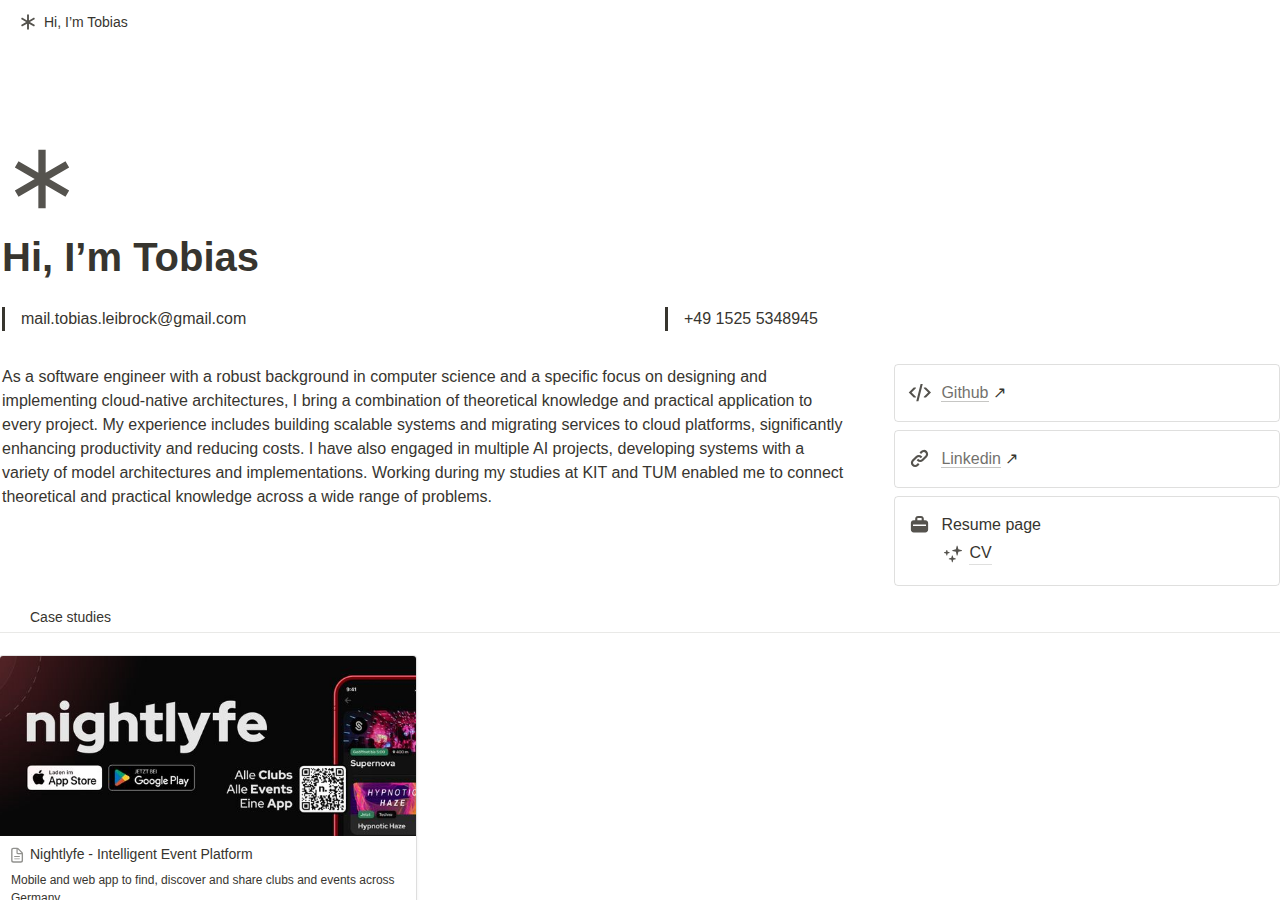
==== index.html @ b01b09d7 "publish: fix pipeline issues" ====
<html class="notion-html" lang="en" style="--full-viewport-height: 493px;"><head lang="en"><meta charset="utf-8"/><meta content="width=device-width,height=device-height,initial-scale=1,maximum-scale=1,user-scalable=no,viewport-fit=cover" name="viewport"/><title>Hi, I’m Tobias</title><noscript><meta content="0;url=https://www.notion.so/disabled-javascript.html" http-equiv="refresh"/></noscript><meta content="en_US" property="og:locale"/><link href="[data-uri]" rel="shortcut icon" type="image/x-icon"/><link href="/images/logo-ios.png" rel="apple-touch-icon"/><meta content="yes" name="apple-mobile-web-app-capable"/><meta content="telephone=no" name="format-detection"/><meta content="no" name="msapplication-tap-highlight"/><link href="assets/906c0cfd9fb05e64feb94e21e7caa3b95e559b39.css" media="print" rel="stylesheet"/><link href="assets/injection.css" rel="stylesheet"/><link href="assets/8acb0cca0d6461a19049f2eff7e3640e558d4a0f.css" rel="stylesheet"/></head><body class="notion-body"><style>body{background:#fff}body.dark{background:#191919}@keyframes startup-shimmer-animation{0%{transform:translateX(-100%) translateZ(0)}100%{transform:translateX(100%) translateZ(0)}}@keyframes startup-shimmer-fade-in{0%{opacity:0}100%{opacity:1}}@keyframes startup-spinner-rotate{0%{transform:rotate(0) translateZ(0)}100%{transform:rotate(360deg) translateZ(0)}}#initial-loading-spinner{position:fixed;height:100vh;width:100vw;z-index:-1;display:none;align-items:center;justify-content:center;opacity:.5}#initial-loading-spinner svg{height:24px;width:24px;animation:startup-spinner-rotate 1s linear infinite;transform-origin:center center;pointer-events:none}#skeleton{background:#fff;position:fixed;height:100vh;width:100vw;z-index:-1;display:none;overflow:hidden}#initial-loading-spinner.show,#skeleton.show{display:flex}body.dark #skeleton{background:#191919}.notion-front-page #skeleton,.notion-mobile #skeleton{display:none}#skeleton-sidebar{background-color:#fbfbfa;box-shadow:inset -1px 0 0 0 rgba(0,0,0,.025);display:flex;width:240px;flex-direction:column;padding:12px 14px;overflow:hidden}body.dark #skeleton-sidebar{background-color:#202020;box-shadow:inset -1px 0 0 0 rgba(255,255,255,.05)}#skeleton.isElectron #skeleton-sidebar{padding-top:46px}#skeleton .row{display:flex;margin-bottom:8px;align-items:center}#skeleton .row.fadein{animation:1s ease-in 0s 1 normal both running startup-shimmer-fade-in}#skeleton .chevron{width:12px;height:12px;display:block;margin-right:4px;fill:rgba(227,226,224,.5)}body.dark #skeleton .chevron{fill:#2f2f2f}.startup-shimmer{background:rgba(227,226,224,.5);overflow:hidden;position:relative}body.dark .startup-shimmer{background:#2f2f2f}.startup-shimmer::before{content:"";position:absolute;height:100%;width:100%;z-index:1;animation:1s linear infinite startup-shimmer-animation;background:linear-gradient(90deg,rgba(0,0,0,0) 0,rgba(0,0,0,.03) 50%,rgba(0,0,0,0) 100%)}body.dark .startup-shimmer::before{background:linear-gradient(90deg,transparent 0,rgba(86,86,86,.1) 50%,transparent 100%)}#skeleton .icon{width:20px;height:20px;border-radius:4px}#skeleton .text{height:10px;border-radius:10px}#skeleton .draggable{-webkit-app-region:drag;position:absolute;top:0;left:0;width:100%;height:36px;display:none}#skeleton.isElectron .draggable{display:block}</style><style id="scroll-properties">
			::-webkit-scrollbar {
				width: 10px;
				height: 10px;
			}
			::-webkit-scrollbar {
				background: transparent;
			}
			::-webkit-scrollbar-track {
				background: #EDECE9;
			}
			::-webkit-scrollbar-thumb {
				background:#D3D1CB;
			}
			::-webkit-scrollbar-thumb:hover {
				background:#AEACA6;
			}
		</style><div id="notion-app"><div class="notion-app-inner notion-light-theme" style='color: rgb(55, 53, 47); fill: currentcolor; line-height: 1.5; font-family: ui-sans-serif, -apple-system, BlinkMacSystemFont, "Segoe UI", Helvetica, "Apple Color Emoji", Arial, sans-serif, "Segoe UI Emoji", "Segoe UI Symbol"; -webkit-font-smoothing: auto; background-color: rgba(0, 0, 0, 0);'><div style="height: 100%;"><div class="notion-cursor-listener" style="width: 100vw; height: 100%; position: relative; display: flex; flex: 1 1 0%; background: white; cursor: text;"><style>
			
			
			.assistant-grouped-edit-chat-container .assistant-grouped-edit-insert {
				background: initial !important;
				border-bottom: initial !important;
				color: rgba(55, 53, 47, 1) !important;
			}

			.assistant-grouped-edit-chat-container .assistant-grouped-edit-remove {
				background: initial !important;
				border-bottom: initial !important;
				color: rgba(199, 198, 196, 1) !important;
			}
		
		</style><div class="" style="order: 3; display: flex; flex-direction: column; width: 100%; overflow: hidden;"><header style="background: white; max-width: 100vw; z-index: 100; user-select: none;"><div class="notion-topbar" style="width: 100%; max-width: 100vw; height: 44px; opacity: 1; transition: opacity 700ms ease 0s, color 700ms ease 0s; position: relative;"><div style="display: flex; justify-content: space-between; align-items: center; overflow: hidden; height: 44px; padding-left: 12px; padding-right: 10px;"><div class="notranslate shadow-cursor-breadcrumb" style="display: flex; align-items: center; line-height: 1.2; font-size: 14px; height: 100%; flex-grow: 0; margin-right: 8px; min-width: 0px;"><div role="button" style="user-select: none; transition: background 20ms ease-in 0s; cursor: pointer; display: inline-flex; align-items: center; flex-shrink: 1; white-space: nowrap; height: 24px; border-radius: 4px; font-size: 14px; line-height: 1.2; min-width: 0px; padding-left: 6px; padding-right: 6px; color: rgb(55, 53, 47);" tabindex="0"><div class="notion-record-icon notranslate" style="display: flex; align-items: center; justify-content: center; height: 20px; width: 20px; border-radius: 0.25em; flex-shrink: 0; margin-right: 6px;"><div><div style="width: 100%; height: 100%;"><img referrerpolicy="same-origin" src="assets/391df227c72373e501cd38c6191404ca78679975.svg" style="display: block; object-fit: cover; border-radius: 4px; width: 20px; height: 20px; transition: opacity 100ms ease-out 0s;"/></div></div></div><div class="notranslate" style="white-space: nowrap; overflow: hidden; text-overflow: ellipsis; max-width: 240px;">Hi, I’m Tobias</div></div></div><div style="flex-grow: 1; flex-shrink: 1;"></div><div role="button" style="user-select: none; transition: background 20ms ease-in 0s; cursor: pointer; display: inline-flex; align-items: center; flex-shrink: 0; white-space: nowrap; height: 28px; border-radius: 4px; font-size: 14px; line-height: 1.2; min-width: 0px; padding-left: 8px; padding-right: 8px; color: rgb(55, 53, 47);" tabindex="0"><svg class="search" role="graphics-symbol" style="width: 14px; height: 14px; display: block; fill: inherit; flex-shrink: 0;" viewBox="0 0 16 16"><path d="M.281 6.438c0-.875.164-1.696.492-2.461a6.484 6.484 0 011.375-2.032A6.237 6.237 0 016.64.078 6.2 6.2 0 019.11.57c.77.328 1.447.787 2.03 1.375a6.374 6.374 0 011.368 2.032c.333.765.5 1.586.5 2.46 0 .688-.107 1.342-.32 1.961a6.28 6.28 0 01-.868 1.696l3.563 3.578c.11.104.19.226.242.367.057.14.086.29.086.445 0 .22-.05.417-.149.594a1.122 1.122 0 01-1 .57c-.156 0-.307-.028-.453-.086a1.058 1.058 0 01-.382-.25l-3.586-3.585c-.5.333-1.047.596-1.641.789a6.089 6.089 0 01-1.86.28 6.237 6.237 0 01-2.468-.491 6.4 6.4 0 01-2.024-1.367A6.509 6.509 0 01.773 8.913a6.256 6.256 0 01-.492-2.476zm1.664 0c0 .65.12 1.26.36 1.828a4.775 4.775 0 001.015 1.5c.433.427.933.763 1.5 1.007a4.548 4.548 0 001.82.368c.652 0 1.261-.123 1.829-.368a4.747 4.747 0 002.508-2.507 4.567 4.567 0 00.367-1.829c0-.645-.123-1.252-.367-1.82a4.776 4.776 0 00-1.016-1.5A4.578 4.578 0 008.469 2.11a4.567 4.567 0 00-1.828-.367c-.646 0-1.253.123-1.82.367a4.667 4.667 0 00-1.5 1.008c-.433.432-.772.932-1.016 1.5a4.633 4.633 0 00-.36 1.82z"></path></svg></div><div role="button" style="user-select: none; transition: background 20ms ease-in 0s; cursor: pointer; display: inline-flex; align-items: center; flex-shrink: 0; white-space: nowrap; height: 28px; border-radius: 4px; font-size: 14px; line-height: 1.2; min-width: 0px; padding-left: 8px; padding-right: 8px; color: rgb(55, 53, 47);" tabindex="0"><svg class="duplicate" role="graphics-symbol" style="width: 15px; height: 15px; display: block; fill: inherit; flex-shrink: 0;" viewBox="0 0 16 16"><path d="M2.83887 12.1523H4.00098V13.1846C4.00098 14.6406 4.75977 15.3994 6.24316 15.3994H13.1611C14.6377 15.3994 15.4033 14.6406 15.4033 13.1846V6.21191C15.4033 4.75586 14.6377 3.99707 13.1611 3.99707H11.999V2.96484C11.999 1.50879 11.2334 0.75 9.75684 0.75H2.83887C1.3623 0.75 0.59668 1.50195 0.59668 2.96484V9.93066C0.59668 11.3936 1.3623 12.1523 2.83887 12.1523ZM2.9209 10.8125C2.28516 10.8125 1.93652 10.4844 1.93652 9.82129V3.08105C1.93652 2.41797 2.28516 2.08301 2.9209 2.08301H9.68164C10.3105 2.08301 10.666 2.41797 10.666 3.08105V3.99707H6.24316C4.75977 3.99707 4.00098 4.75586 4.00098 6.21191V10.8125H2.9209ZM6.31836 14.0596C5.68262 14.0596 5.34082 13.7314 5.34082 13.0684V6.32812C5.34082 5.66504 5.68262 5.33691 6.31836 5.33691H13.0791C13.708 5.33691 14.0635 5.66504 14.0635 6.32812V13.0684C14.0635 13.7314 13.708 14.0596 13.0791 14.0596H6.31836Z"></path></svg></div><div aria-label="More actions" role="button" style="user-select: none; transition: background 20ms ease-in 0s; cursor: pointer; display: flex; align-items: center; justify-content: center; width: 32px; height: 28px; border-radius: 4px;" tabindex="0"><svg class="ellipsis" role="graphics-symbol" style="width: 18px; height: 18px; display: block; fill: inherit; flex-shrink: 0;" viewBox="0 0 16 16"><path d="M2.887 9.014c.273 0 .52-.064.738-.192.219-.132.394-.307.526-.526.133-.219.199-.46.199-.725 0-.405-.142-.747-.424-1.025a1.41 1.41 0 00-1.04-.417c-.264 0-.505.066-.724.198a1.412 1.412 0 00-.718 1.244c0 .265.064.506.192.725.132.219.307.394.526.526.219.128.46.192.725.192zm5.113 0a1.412 1.412 0 001.244-.718c.132-.219.198-.46.198-.725 0-.405-.14-.747-.423-1.025A1.386 1.386 0 008 6.129c-.264 0-.506.066-.725.198a1.412 1.412 0 00-.718 1.244c0 .265.064.506.192.725.132.219.308.394.526.526.22.128.46.192.725.192zm5.106 0c.265 0 .506-.064.725-.192.219-.132.394-.307.526-.526.133-.219.199-.46.199-.725 0-.405-.142-.747-.424-1.025a1.394 1.394 0 00-1.026-.417 1.474 1.474 0 00-1.265.718c-.127.218-.19.46-.19.724 0 .265.063.506.19.725.133.219.308.394.527.526.223.128.47.192.738.192z"></path></svg></div><div role="button" style="user-select: none; transition: background 20ms ease-in 0s; cursor: pointer; display: inline-flex; align-items: center; justify-content: center; white-space: nowrap; border-radius: 4px; height: 32px; padding: 0px 10px; font-size: 14px; line-height: 1.2; border: 1px solid rgba(55, 53, 47, 0.16); margin-left: 8px;" tabindex="0">Built with<svg class="notionLogo" role="graphics-symbol" style="width: 14px; height: 14px; display: block; fill: inherit; flex-shrink: 0; margin-left: 6px;" viewBox="0 0 120 126"><path d="M 20.6927 21.9315C 24.5836 25.0924 26.0432 24.8512 33.3492 24.3638L 102.228 20.2279C 103.689 20.2279 102.474 18.7705 101.987 18.5283L 90.5477 10.2586C 88.3558 8.55699 85.4356 6.60818 79.8387 7.09563L 13.1433 11.9602C 10.711 12.2014 10.2251 13.4175 11.1939 14.3924L 20.6927 21.9315ZM 24.8281 37.9835L 24.8281 110.456C 24.8281 114.351 26.7745 115.808 31.1553 115.567L 106.853 111.187C 111.236 110.946 111.724 108.267 111.724 105.103L 111.724 33.1169C 111.724 29.958 110.509 28.2544 107.826 28.4976L 28.721 33.1169C 25.8018 33.3622 24.8281 34.8225 24.8281 37.9835ZM 99.5567 41.8711C 100.042 44.0622 99.5567 46.2512 97.3618 46.4974L 93.7143 47.2241L 93.7143 100.728C 90.5477 102.43 87.6275 103.403 85.1942 103.403C 81.2983 103.403 80.3226 102.186 77.4044 98.54L 53.5471 61.087L 53.5471 97.3239L 61.0964 99.0275C 61.0964 99.0275 61.0964 103.403 55.0057 103.403L 38.2148 104.377C 37.727 103.403 38.2148 100.973 39.9179 100.486L 44.2996 99.2717L 44.2996 51.36L 38.2158 50.8725C 37.728 48.6815 38.9431 45.5225 42.3532 45.2773L 60.3661 44.0631L 85.1942 82.0036L 85.1942 48.4402L 78.864 47.7136C 78.3781 45.0351 80.3226 43.0902 82.7569 42.849L 99.5567 41.8711ZM 7.5434 5.39404L 76.9175 0.285276C 85.4366 -0.445402 87.6285 0.0440428 92.983 3.93368L 115.128 19.4982C 118.782 22.1747 120 22.9034 120 25.8211L 120 111.187C 120 116.537 118.051 119.701 111.237 120.185L 30.6734 125.05C 25.5584 125.294 23.124 124.565 20.4453 121.158L 4.13735 99.9994C 1.21516 96.1048 0 93.191 0 89.7819L 0 13.903C 0 9.5279 1.94945 5.8785 7.5434 5.39404Z"></path></svg></div></div></div><div style="width: calc(100% + 0px); user-select: none;"></div></header><main class="notion-frame" style="flex-grow: 0; flex-shrink: 1; display: flex; flex-direction: column; background: white; z-index: 1; height: calc(-44px + 100vh); max-height: 100%; position: relative; width: 780px;"><div style="display: contents;"><div class="notion-scroller vertical" style="z-index: 1; display: flex; flex-direction: column; flex-grow: 1; position: relative; align-items: center; margin-right: 0px; margin-bottom: 0px; overflow: hidden auto;"><div style="position: absolute; top: 0px; left: 0px;"><div class="notion-selectable-hover-menu-item"></div></div><div class="whenContentEditable" data-content-editable-root="true" style="caret-color: rgb(55, 53, 47); width: 100%; display: flex; flex-direction: column; position: relative; align-items: center; flex-grow: 1; --whenContentEditable--WebkitUserModify: read-write-plaintext-only;"><span data-content-editable-root-tiny-selection-trap="true" style="height: 1px; width: 1px; caret-color: transparent; margin-top: -1px;"></span><div class="layout" style="padding-bottom: 30vh;"><div class="layout-full"><div class="pseudoSelection" contenteditable="false" data-content-editable-void="true" style="user-select: none; --pseudoSelection--background: transparent; width: 100%; display: flex; flex-direction: column; align-items: center; flex-shrink: 0; flex-grow: 0; z-index: 2;"></div></div><div class="layout-content"><div style="width: 100%; display: flex; flex-direction: column; align-items: center; flex-shrink: 0; flex-grow: 0;"><div style="max-width: 100%; padding-left: calc(0px + env(safe-area-inset-left)); width: 100%;"><div class="pseudoSelection" contenteditable="false" data-content-editable-void="true" style="user-select: none; --pseudoSelection--background: transparent; pointer-events: none;"><div class="notion-record-icon notranslate" style="display: flex; align-items: center; justify-content: center; height: 78px; width: 78px; border-radius: 0.25em; flex-shrink: 0; position: relative; z-index: 1; margin-left: 3px; margin-bottom: 0px; margin-top: 96px; pointer-events: auto;"><div><div style="width: 100%; height: 100%;"><img alt="Page icon" referrerpolicy="same-origin" src="assets/391df227c72373e501cd38c6191404ca78679975.svg" style="display: block; object-fit: cover; border-radius: 4px; width: 78px; height: 78px; transition: opacity 100ms ease-out 0s;"/></div></div></div><div class="notion-page-controls" style='display: flex; justify-content: flex-start; flex-wrap: wrap; margin-top: 8px; margin-bottom: 4px; margin-left: -1px; color: rgba(55, 53, 47, 0.5); font-family: ui-sans-serif, -apple-system, BlinkMacSystemFont, "Segoe UI", Helvetica, "Apple Color Emoji", Arial, sans-serif, "Segoe UI Emoji", "Segoe UI Symbol"; pointer-events: auto;'></div></div><div style="padding-right: calc(0px + env(safe-area-inset-right));"><div><div class="notion-selectable notion-page-block" data-block-id="acc54789-07ef-47cf-8473-83e2d1471121" style='color: rgb(55, 53, 47); font-weight: 700; line-height: 1.2; font-size: 40px; font-family: ui-sans-serif, -apple-system, BlinkMacSystemFont, "Segoe UI", Helvetica, "Apple Color Emoji", Arial, sans-serif, "Segoe UI Emoji", "Segoe UI Symbol"; cursor: text; display: flex; align-items: center;'><h1 contenteditable="false" data-content-editable-leaf="true" placeholder="Untitled" spellcheck="true" style="max-width: 100%; width: 100%; white-space: pre-wrap; word-break: break-word; caret-color: rgb(55, 53, 47); padding-top: 3px; padding-left: 2px; padding-right: 2px; font-size: 1em; font-weight: inherit; margin: 0px;">Hi, I’m Tobias</h1></div><div style="margin-left: 4px;"></div></div></div></div></div></div><div class="layout-content" style="min-height: 170px; padding-top: 5px;"><div class="notion-page-content" style="flex-shrink: 0; flex-grow: 1; max-width: 100%; display: flex; align-items: flex-start; flex-direction: column; font-size: 16px; line-height: 1.5; width: 100%; z-index: 4; padding-bottom: 0px; padding-left: 0px; padding-right: 0px;"><div class="notion-selectable notion-column_list-block" data-block-id="7c98cdff-1518-42fe-954b-7b6763cad769" style="width: 100%; max-width: 578px; align-self: center; margin-top: 2px; margin-bottom: 1px;"><div style="display: flex;"><div style="padding-top: 12px; padding-bottom: 12px; flex-grow: 0; flex-shrink: 0; width: calc(50% - 23px);"><div class="notion-selectable notion-column-block" data-block-id="bfeb5990-9400-4d7e-a569-83adb8467891" style="display: flex; flex-direction: column;"><div class="notion-selectable notion-quote-block" data-block-id="5710ce05-c088-4ec1-98d5-2696942a03c8" style="width: 100%; max-width: 100%; margin-top: 4px; margin-bottom: 0px;"><blockquote style="margin: 0px; font-size: 1em; padding: 3px 2px; color: inherit; fill: inherit; display: flex;"><div style="border-left: 3px solid currentcolor; padding-left: 14px; padding-right: 14px; width: 100%;"><div contenteditable="false" data-content-editable-leaf="true" placeholder="Empty quote" spellcheck="true" style="max-width: 100%; width: 100%; white-space: pre-wrap; word-break: break-word; caret-color: rgb(55, 53, 47); padding-left: 2px; padding-right: 2px;">mail.tobias.leibrock@gmail.com</div></div><div></div></blockquote></div></div></div><div style="position: relative; width: 46px; flex-grow: 0; flex-shrink: 0; transition: opacity 200ms ease-out 0s; opacity: 0;"></div><div style="padding-top: 12px; padding-bottom: 12px; flex-grow: 0; flex-shrink: 0; width: calc(50% - 23px);"><div class="notion-selectable notion-column-block" data-block-id="adcc8645-cfb6-40c8-ab34-4b49156f3366" style="display: flex; flex-direction: column;"><div class="notion-selectable notion-quote-block" data-block-id="3f2b6388-5005-4d99-a5db-a1b4267ce637" style="width: 100%; max-width: 100%; margin-top: 4px; margin-bottom: 0px;"><blockquote style="margin: 0px; font-size: 1em; padding: 3px 2px; color: inherit; fill: inherit; display: flex;"><div style="border-left: 3px solid currentcolor; padding-left: 14px; padding-right: 14px; width: 100%;"><div contenteditable="false" data-content-editable-leaf="true" placeholder="Empty quote" spellcheck="true" style="max-width: 100%; width: 100%; white-space: pre-wrap; word-break: break-word; caret-color: rgb(55, 53, 47); padding-left: 2px; padding-right: 2px;">+49 1525 5348945</div></div><div></div></blockquote></div></div></div></div></div><div class="notion-selectable notion-column_list-block" data-block-id="fc00562d-2c99-44d1-8975-8678bf6f26f5" style="width: 100%; max-width: 578px; align-self: center; margin-top: 1px; margin-bottom: 1px;"><div style="display: flex;"><div style="padding-top: 12px; padding-bottom: 12px; flex-grow: 0; flex-shrink: 0; width: calc(68.75% - 31.625px);"><div class="notion-selectable notion-column-block" data-block-id="3cf8190f-e778-4b0c-8936-d307cacd5f80" style="display: flex; flex-direction: column;"><div class="notion-selectable notion-text-block" data-block-id="0b3f5770-2182-4849-9927-0a963347cfcb" style="width: 100%; max-width: 100%; margin-top: 2px; margin-bottom: 1px;"><div style="color: inherit; fill: inherit;"><div style="display: flex;"><div contenteditable="false" data-content-editable-leaf="true" placeholder=" " spellcheck="true" style="max-width: 100%; width: 100%; white-space: pre-wrap; word-break: break-word; caret-color: rgb(55, 53, 47); padding: 3px 2px;">As a software engineer with a robust background in computer science and a specific focus on designing and implementing cloud-native architectures, I bring a combination of theoretical knowledge and practical application to every project. My experience includes building scalable systems and migrating services to cloud platforms, significantly enhancing productivity and reducing costs. I have also engaged in multiple AI projects, developing systems with a variety of model architectures and implementations. Working during my studies at KIT and TUM enabled me to connect theoretical and practical knowledge across a wide range of problems.</div><div></div></div></div></div><div class="notion-selectable notion-text-block" data-block-id="df48fe97-08d0-4413-ae04-e5b62858daed" style="width: 100%; max-width: 100%; margin-top: 1px; margin-bottom: 0px;"><div style="color: inherit; fill: inherit;"><div style="display: flex;"><div contenteditable="false" data-content-editable-leaf="true" placeholder=" " spellcheck="true" style="max-width: 100%; width: 100%; white-space: pre-wrap; word-break: break-word; caret-color: rgb(55, 53, 47); padding: 3px 2px; min-height: 1em; color: rgb(55, 53, 47); -webkit-text-fill-color: rgba(55, 53, 47, 0.5);"></div><div></div></div></div></div></div></div><div style="position: relative; width: 46px; flex-grow: 0; flex-shrink: 0; transition: opacity 200ms ease-out 0s; opacity: 0;"></div><div style="padding-top: 12px; padding-bottom: 12px; flex-grow: 0; flex-shrink: 0; width: calc(31.25% - 14.375px);"><div class="notion-selectable notion-column-block" data-block-id="b7764fd8-315c-4412-881a-27d42b3fd68e" style="display: flex; flex-direction: column;"><div class="notion-selectable notion-callout-block" data-block-id="d48b8ed7-63ca-4e4a-9cd7-26dca10740bd" style="width: 100%; max-width: 100%; margin-top: 4px; margin-bottom: 4px;"><div role="note" style="display: flex;"><div style="display: flex; width: 100%; border-radius: 4px; border: 1px solid rgba(55, 53, 47, 0.16); background-color: transparent; padding: 16px 16px 16px 12px; color: rgb(55, 53, 47);"><div><div class="notion-record-icon notranslate" style="display: flex; align-items: center; justify-content: center; height: 24px; width: 24px; border-radius: 0.25em; flex-shrink: 0;"><div><div style="width: 100%; height: 100%;"><img alt="Callout icon" referrerpolicy="same-origin" src="assets/651d48b9cfa9c3baff6f3a2ff223175f7e1385f9.svg" style="display: block; object-fit: cover; border-radius: 4px; width: 23.04px; height: 23.04px; transition: opacity 100ms ease-out 0s;"/></div></div></div></div><div style="display: flex; flex-direction: column; min-width: 0px; margin-left: 8px; width: 100%;"><div contenteditable="false" data-content-editable-leaf="true" placeholder="Type something…" spellcheck="true" style="max-width: 100%; width: 100%; white-space: pre-wrap; word-break: break-word; caret-color: rgb(55, 53, 47); padding-left: 2px; padding-right: 2px;"><a class="notion-link-token notion-focusable-token notion-enable-hover" data-token-index="0" href="https://github.com/tobiasleibrock" rel="noopener noreferrer" style="cursor:pointer;color:inherit;word-wrap:break-word;text-decoration:inherit" tabindex="0"><span class="link-annotation-d48b8ed7-63ca-4e4a-9cd7-26dca10740bd--1381411659" style="border-bottom:0.05em solid;border-color:rgba(55,53,47,.4);opacity:0.7">Github</span></a> ↗︎</div></div></div><div></div></div></div><div class="notion-selectable notion-callout-block" data-block-id="76fc2ff0-42f9-4b27-bac2-ee75a9f233c8" style="width: 100%; max-width: 100%; margin-top: 4px; margin-bottom: 4px;"><div role="note" style="display: flex;"><div style="display: flex; width: 100%; border-radius: 4px; border: 1px solid rgba(55, 53, 47, 0.16); background-color: transparent; padding: 16px 16px 16px 12px; color: rgb(55, 53, 47);"><div><div class="notion-record-icon notranslate" style="display: flex; align-items: center; justify-content: center; height: 24px; width: 24px; border-radius: 0.25em; flex-shrink: 0;"><div><div style="width: 100%; height: 100%;"><img alt="Callout icon" referrerpolicy="same-origin" src="assets/47ea8454d6c8e38b6b3c96231f959e54ac381583.svg" style="display: block; object-fit: cover; border-radius: 4px; width: 23.04px; height: 23.04px; transition: opacity 100ms ease-out 0s;"/></div></div></div></div><div style="display: flex; flex-direction: column; min-width: 0px; margin-left: 8px; width: 100%;"><div contenteditable="false" data-content-editable-leaf="true" placeholder="Type something…" spellcheck="true" style="max-width: 100%; width: 100%; white-space: pre-wrap; word-break: break-word; caret-color: rgb(55, 53, 47); padding-left: 2px; padding-right: 2px;"><a class="notion-link-token notion-focusable-token notion-enable-hover" data-token-index="0" href="https://www.linkedin.com/in/tobiasleibrock/" rel="noopener noreferrer" style="cursor:pointer;color:inherit;word-wrap:break-word;text-decoration:inherit" tabindex="0"><span class="link-annotation-76fc2ff0-42f9-4b27-bac2-ee75a9f233c8-940959474" style="border-bottom:0.05em solid;border-color:rgba(55,53,47,.4);opacity:0.7">Linkedin</span></a> ↗︎</div></div></div><div></div></div></div><div class="notion-selectable notion-callout-block" data-block-id="01682f2b-cc3e-48b5-85be-c076a8c43043" style="width: 100%; max-width: 100%; margin-top: 4px; margin-bottom: 0px;"><div role="note" style="display: flex;"><div style="display: flex; width: 100%; border-radius: 4px; border: 1px solid rgba(55, 53, 47, 0.16); background-color: transparent; padding: 16px 16px 16px 12px; color: rgb(55, 53, 47);"><div><div class="notion-record-icon notranslate" style="display: flex; align-items: center; justify-content: center; height: 24px; width: 24px; border-radius: 0.25em; flex-shrink: 0;"><div><div style="width: 100%; height: 100%;"><img alt="Callout icon" referrerpolicy="same-origin" src="assets/68cb33d1782c5156451e62d7e5def3e767d739ae.svg" style="display: block; object-fit: cover; border-radius: 4px; width: 23.04px; height: 23.04px; transition: opacity 100ms ease-out 0s;"/></div></div></div></div><div style="display: flex; flex-direction: column; min-width: 0px; margin-left: 8px; width: 100%;"><div contenteditable="false" data-content-editable-leaf="true" placeholder="Type something…" spellcheck="true" style="max-width: 100%; width: 100%; white-space: pre-wrap; word-break: break-word; caret-color: rgb(55, 53, 47); padding-left: 2px; padding-right: 2px;">Resume page</div><div class="notion-selectable notion-page-block" data-block-id="78cc2e24-2b60-46cd-8013-322152ed14c0" style="width: 100%; max-width: 100%; margin-top: 2px; margin-bottom: 0px;"><div class="pseudoSelection" contenteditable="false" data-content-editable-void="true" style="user-select: none; --pseudoSelection--background: transparent;"><a href="cv.html" rel="noopener noreferrer" role="link" style="display: block; color: inherit; text-decoration: none; user-select: none; transition: background 20ms ease-in 0s; cursor: pointer; border-radius: 4px; fill: inherit;"><div style="display: flex; align-items: center; width: 100%;"><div style="flex: 1 1 0px; min-width: 1px; padding-top: 3px; padding-bottom: 3px; padding-left: 2px;"><div style="display: flex; align-items: center;"><div style="position: relative; width: 24px; height: 24px; margin-right: 4px;"><div class="notion-record-icon notranslate" style="display: flex; align-items: center; justify-content: center; height: 100%; width: 100%; border-radius: 0.25em; flex-shrink: 0;"><div><div style="width: 100%; height: 100%;"><img referrerpolicy="same-origin" src="assets/b796e0f43239a278c3a5c8fe546e4e5eb5814995.svg" style="display: block; object-fit: cover; border-radius: 4px; width: 22px; height: 22px; transition: opacity 100ms ease-out 0s;"/></div></div></div></div><div class="notranslate" style="white-space: nowrap; overflow: hidden; text-overflow: ellipsis; font-weight: 500; line-height: 1.3; border-bottom: 1px solid rgba(55, 53, 47, 0.16);">CV</div></div></div><div class="pseudoSelection" contenteditable="false" data-content-editable-void="true" data-text-edit-side="end" style="user-select: none; --pseudoSelection--background: transparent; margin-left: 4px; display: flex; align-items: center; justify-content: center; flex-grow: 0; flex-shrink: 0; min-height: calc(1.5em + 6px);"><div style="width: 28px;"></div></div></div></a></div></div></div></div><div></div></div></div></div></div></div></div><div class="notion-selectable notion-collection_view-block" data-block-id="16e518f0-285e-4fb1-b10b-60442e8a190a" style="width: 770px; max-width: 770px; align-self: center; margin-top: 1px; margin-bottom: 1px;"><div style="position: relative;"></div><div contenteditable="false" data-content-editable-void="true" style="min-height: 40px; padding-left: 96px; padding-right: 96px; flex-shrink: 0;"><div class="notion-selectable notion-collection_view-block" data-block-id="16e518f0-285e-4fb1-b10b-60442e8a190a"><div style="display: flex; align-items: center; height: 40px; box-shadow: rgb(233, 233, 231) 0px -1px 0px inset; left: 96px; width: 100%;"><div role="tablist" style="display: flex; align-items: center; height: 100%; flex-grow: 1;"><div class="notion-collection-view-tab-button" style="display: flex; align-items: center; background: none; height: 100%;"><div aria-selected="true" role="tab" style="user-select: none; transition: background 20ms ease-in 0s; cursor: pointer; display: flex; align-items: center; flex-shrink: 0; white-space: nowrap; height: 28px; border-radius: 4px; font-size: 14px; line-height: 1.2; min-width: 0px; padding-left: 8px; padding-right: 8px; color: rgb(55, 53, 47); font-weight: 500; max-width: 220px;" tabindex="0"><div style='width: 16px; height: 16px; transform: scale(1.2); mask: url("/icons/asterisk_gray.svg?mode=light") center center no-repeat; background-color: rgb(55, 53, 47); fill: rgb(55, 53, 47); margin-right: 6px;'></div><span style="white-space: nowrap; overflow: hidden; text-overflow: ellipsis; margin-top: 1px;">Case studies</span></div></div></div><div style="display: flex; align-items: center; gap: 2px; opacity: 0;"><div style="position: relative;"><div aria-label="Filter" role="button" style="user-select: none; transition: background 20ms ease-in 0s; cursor: pointer; display: flex; align-items: center; justify-content: center; flex-shrink: 0; border-radius: 4px; height: 28px; width: 28px; padding: 6px; font-size: 14px; color: rgba(55, 53, 47, 0.45); fill: rgba(55, 53, 47, 0.45); font-weight: 400; line-height: 1;" tabindex="0"><svg class="filter" role="graphics-symbol" style="width: 16px; display: block; fill: rgba(55, 53, 47, 0.45); flex-shrink: 0;" viewBox="0 0 16 16"><path clip-rule="evenodd" d="M2 4C2 3.58579 2.33579 3.25 2.75 3.25H13.25C13.6642 3.25 14 3.58579 14 4C14 4.41421 13.6642 4.75 13.25 4.75H2.75C2.33579 4.75 2 4.41421 2 4Z" fill-rule="evenodd"></path><path clip-rule="evenodd" d="M3.75 8C3.75 7.58579 4.08579 7.25 4.5 7.25H11.5C11.9142 7.25 12.25 7.58579 12.25 8C12.25 8.41421 11.9142 8.75 11.5 8.75H4.5C4.08579 8.75 3.75 8.41421 3.75 8Z" fill-rule="evenodd"></path><path clip-rule="evenodd" d="M5.5 12C5.5 11.5858 5.83579 11.25 6.25 11.25H9.75C10.1642 11.25 10.5 11.5858 10.5 12C10.5 12.4142 10.1642 12.75 9.75 12.75H6.25C5.83579 12.75 5.5 12.4142 5.5 12Z" fill-rule="evenodd"></path></svg></div></div><div style="position: relative;"><div aria-label="Sort" role="button" style="user-select: none; transition: background 20ms ease-in 0s; cursor: pointer; display: flex; align-items: center; justify-content: center; flex-shrink: 0; border-radius: 4px; height: 28px; width: 28px; padding: 6px; font-size: 14px; color: rgba(55, 53, 47, 0.45); fill: rgba(55, 53, 47, 0.45); font-weight: 400; line-height: 1;" tabindex="0"><svg class="sortPadded" role="graphics-symbol" style="width: 21px; display: block; fill: rgba(55, 53, 47, 0.45); flex-shrink: 0;" viewBox="0 0 24 24"><path d="M7.50879 5.80273L4.06348 9.32324C3.92676 9.4668 3.83789 9.67188 3.83789 9.85645C3.83789 10.2803 4.13184 10.5674 4.54883 10.5674C4.75391 10.5674 4.91797 10.499 5.04785 10.3623L6.46289 8.89941L7.37891 7.83984L7.32422 9.30273V17.8477C7.32422 18.2715 7.625 18.5723 8.04199 18.5723C8.45898 18.5723 8.75977 18.2715 8.75977 17.8477V9.30273L8.70508 7.83984L9.62793 8.89941L11.0361 10.3623C11.166 10.499 11.3369 10.5674 11.5352 10.5674C11.9521 10.5674 12.2461 10.2803 12.2461 9.85645C12.2461 9.67188 12.1641 9.4668 12.0205 9.32324L8.58203 5.80273C8.28125 5.48828 7.80957 5.48145 7.50879 5.80273ZM16.4912 18.3398L19.9365 14.8057C20.0732 14.6689 20.1621 14.4639 20.1621 14.2793C20.1621 13.8555 19.8682 13.5684 19.4512 13.5684C19.2461 13.5684 19.082 13.6367 18.9453 13.7734L17.5371 15.2295L16.6211 16.2959L16.6758 14.833V6.28809C16.6758 5.87109 16.375 5.56348 15.958 5.56348C15.541 5.56348 15.2334 5.87109 15.2334 6.28809V14.833L15.2881 16.2959L14.3721 15.2295L12.9639 13.7734C12.8271 13.6367 12.6631 13.5684 12.4648 13.5684C12.0479 13.5684 11.7539 13.8555 11.7539 14.2793C11.7539 14.4639 11.8359 14.6689 11.9727 14.8057L15.418 18.3398C15.7188 18.6475 16.1904 18.6543 16.4912 18.3398Z"></path></svg></div></div><div aria-label="Search" role="button" style="user-select: none; transition: background 20ms ease-in 0s; cursor: pointer; display: flex; align-items: center; justify-content: center; flex-shrink: 0; border-radius: 4px; height: 28px; width: 28px; padding: 6px; font-size: 14px; color: rgba(55, 53, 47, 0.45); fill: rgba(55, 53, 47, 0.45); font-weight: 400; line-height: 1;" tabindex="0"><svg class="collectionSearch" role="graphics-symbol" style="width: 14px; display: block; fill: rgba(55, 53, 47, 0.45); flex-shrink: 0;" viewBox="0 0 16 16"><path d="M0 6.35938C0 9.86719 2.85156 12.7188 6.35938 12.7188C7.66406 12.7188 8.85938 12.3203 9.85938 11.6406L13.4531 15.2344C13.6719 15.4609 13.9766 15.5625 14.2812 15.5625C14.9453 15.5625 15.4219 15.0625 15.4219 14.4141C15.4219 14.1016 15.3125 13.8125 15.1016 13.5938L11.5312 10.0156C12.2734 8.99219 12.7188 7.72656 12.7188 6.35938C12.7188 2.85156 9.86719 0 6.35938 0C2.85156 0 0 2.85156 0 6.35938ZM1.65625 6.35938C1.65625 3.76562 3.75781 1.65625 6.35938 1.65625C8.95312 1.65625 11.0625 3.76562 11.0625 6.35938C11.0625 8.95312 8.95312 11.0625 6.35938 11.0625C3.75781 11.0625 1.65625 8.95312 1.65625 6.35938Z"></path></svg></div><a aria-label="Open as full page" href="16e518f0285e4fb1b10b60442e8a190.html" rel="noopener noreferrer" role="link" style="display: flex; color: rgba(55, 53, 47, 0.45); text-decoration: none; user-select: none; transition: background 20ms ease-in 0s; cursor: pointer; align-items: center; justify-content: center; flex-shrink: 0; border-radius: 4px; height: 28px; width: 28px; padding: 6px; font-size: 14px; fill: rgba(55, 53, 47, 0.45); font-weight: 400; line-height: 1;"><svg class="openAsPageThick" role="graphics-symbol" style="width: 16px; height: 14px; display: block; fill: rgba(55, 53, 47, 0.45); flex-shrink: 0;" viewBox="0 0 16 16"><path d="M2.16895 7.19629C2.59277 7.19629 2.90723 6.88867 2.90723 6.45801V5.96582L2.75684 3.81934L4.35645 5.50098L6.3252 7.4834C6.46875 7.63379 6.65332 7.70215 6.85156 7.70215C7.30957 7.70215 7.6377 7.39453 7.6377 6.93652C7.6377 6.72461 7.55566 6.54004 7.41211 6.39648L5.43652 4.4209L3.74805 2.82129L5.91504 2.96484H6.44141C6.86523 2.96484 7.18652 2.65723 7.18652 2.22656C7.18652 1.7959 6.87207 1.48145 6.44141 1.48145L2.64746 1.48145C1.86816 1.48145 1.41699 1.93262 1.41699 2.71875L1.41699 6.45801C1.41699 6.88184 1.73828 7.19629 2.16895 7.19629ZM9.55176 14.6543H13.3389C14.125 14.6543 14.5762 14.2031 14.5762 13.417V9.67773C14.5762 9.25391 14.2549 8.93945 13.8242 8.93945C13.4004 8.93945 13.0859 9.24707 13.0859 9.67773V10.1699L13.2295 12.3164L11.6299 10.6348L9.66113 8.65234C9.52441 8.50195 9.33984 8.43359 9.1416 8.43359C8.68359 8.43359 8.35547 8.74121 8.35547 9.19922C8.35547 9.41113 8.43066 9.5957 8.57422 9.73926L10.5566 11.7148L12.2383 13.3145L10.0781 13.1709H9.55176C9.12793 13.1709 8.80664 13.4785 8.80664 13.9092C8.80664 14.3398 9.12109 14.6543 9.55176 14.6543Z"></path></svg></a><div><div aria-label="Edit view layout, grouping and more..." class="notion-collection-edit-view" role="button" style="user-select: none; transition: background 20ms ease-in 0s; cursor: pointer; display: flex; align-items: center; justify-content: center; flex-shrink: 0; border-radius: 4px; height: 28px; width: 28px; padding: 6px; font-size: 14px; color: rgba(55, 53, 47, 0.45); fill: rgba(55, 53, 47, 0.45); font-weight: 400; line-height: 1;" tabindex="0"><svg class="dots" role="graphics-symbol" style="height: 3px; display: block; fill: rgba(55, 53, 47, 0.45); flex-shrink: 0;" viewBox="0 0 13 3"><g><path d="M3,1.5A1.5,1.5,0,1,1,1.5,0,1.5,1.5,0,0,1,3,1.5Z"></path><path d="M8,1.5A1.5,1.5,0,1,1,6.5,0,1.5,1.5,0,0,1,8,1.5Z"></path><path d="M13,1.5A1.5,1.5,0,1,1,11.5,0,1.5,1.5,0,0,1,13,1.5Z"></path></g></svg></div></div></div></div></div><div style="left: 96px; width: 100%;"></div></div><div contenteditable="false" data-content-editable-void="true" style="flex-grow: 1; flex-shrink: 0; display: flex; flex-direction: column; max-height: inherit;"><div style="position: relative;"><div class="notion-scroller horizontal notion-collection-view-body" style="z-index: 1; flex-grow: 1; flex-shrink: 0; height: 100%; overflow: auto hidden; margin-right: 0px; margin-bottom: 0px;"><div class="notion-gallery-view" style="padding-bottom: 0px; padding-left: 96px; padding-right: 96px; min-width: 708px;"><div class="notion-selectable notion-collection_view-block" data-block-id="16e518f0-285e-4fb1-b10b-60442e8a190a"><div><div style="display: grid; position: relative; grid-template-columns: repeat(auto-fill, minmax(320px, 1fr)); gap: 16px; padding-top: 16px; padding-bottom: 4px;"><div style="width: 4px; position: absolute; top: 16px; bottom: 4px;"><div class="notion-selectable notion-collection_view-block" data-block-id="16e518f0-285e-4fb1-b10b-60442e8a190a" style="width: 100%; height: 100%;"></div></div><div class="notion-selectable notion-page-block notion-collection-item" data-block-id="346776dd-2d8a-4e31-9e2c-f1a88697066b"><a href="nightlyfe-intelligent-event-platform.html" rel="noopener noreferrer" role="link" style="display: flex; color: inherit; text-decoration: none; user-select: none; transition: background 100ms ease-out 0s; cursor: pointer; box-shadow: rgba(15, 15, 15, 0.1) 0px 0px 0px 1px, rgba(15, 15, 15, 0.1) 0px 2px 4px; border-radius: 3px; background: white; overflow: hidden; position: static; height: 100%; flex-direction: column;"><div style="position: relative; width: 100%;"><div style="width: 100%; cursor: inherit;"><div style="height: 180px; position: relative; pointer-events: none; overflow: hidden;"><div style="width: 100%; height: 100%;"><img loading="lazy" referrerpolicy="same-origin" src="assets/ba9fa6ceaa2d742032862c7ea1e6041d3db3de18.jpg" style="display: block; object-fit: cover; border-radius: 1px 1px 0px 0px; width: 100%; height: 180px; object-position: center 64.18%;"/></div><div style="position: absolute; left: 0px; right: 0px; bottom: 0px; border-bottom: 1px solid rgba(55, 53, 47, 0.09);"></div></div></div><div aria-hidden="true" style='background: rgba(0, 0, 0, 0.4); border-radius: 4px; color: white; font-size: 12px; font-family: ui-sans-serif, -apple-system, BlinkMacSystemFont, "Segoe UI", Helvetica, "Apple Color Emoji", Arial, sans-serif, "Segoe UI Emoji", "Segoe UI Symbol"; width: 180px; left: calc(50% - 90px); padding: 0.3em 1.5em; pointer-events: none; position: absolute; top: calc(50% - 10px); text-align: center; opacity: 0;'>Drag image to reposition</div><div style='color: rgba(55, 53, 47, 0.65); fill: rgba(55, 53, 47, 0.65); font-size: 12px; background: white; box-shadow: rgba(15, 15, 15, 0.1) 0px 0px 0px 1px, rgba(15, 15, 15, 0.1) 0px 2px 4px; display: flex; white-space: nowrap; border-radius: 4px; max-width: calc(100% - 16px); min-height: 24px; overflow: hidden; pointer-events: none; opacity: 0; font-family: ui-sans-serif, -apple-system, BlinkMacSystemFont, "Segoe UI", Helvetica, "Apple Color Emoji", Arial, sans-serif, "Segoe UI Emoji", "Segoe UI Symbol"; position: absolute; right: 8px; z-index: 2; top: 8px;'><div role="button" style="user-select: none; transition: background 20ms ease-in 0s; cursor: pointer; display: flex; align-items: center; justify-content: center; padding: 4px 6px; border-right: none; font-weight: 500; color: rgba(55, 53, 47, 0.65); fill: rgba(55, 53, 47, 0.65);" tabindex="0"><svg class="dots" role="graphics-symbol" style="width: 14px; height: 14px; display: block; fill: inherit; flex-shrink: 0;" viewBox="0 0 13 3"><g><path d="M3,1.5A1.5,1.5,0,1,1,1.5,0,1.5,1.5,0,0,1,3,1.5Z"></path><path d="M8,1.5A1.5,1.5,0,1,1,6.5,0,1.5,1.5,0,0,1,8,1.5Z"></path><path d="M13,1.5A1.5,1.5,0,1,1,11.5,0,1.5,1.5,0,0,1,13,1.5Z"></path></g></svg></div></div></div><div style="width: 100%; display: flex; padding: 8px 10px 6px; position: relative;"><div class="notion-record-icon notranslate" style="display: flex; align-items: center; justify-content: center; height: 18px; width: 18px; border-radius: 0.25em; flex-shrink: 0; float: left; margin-top: 2px; margin-right: 4px; margin-left: -2px;"><span role="img"><svg class="page" role="graphics-symbol" style="width: 16.2px; height: 16.2px; display: block; fill: rgb(145, 145, 142); flex-shrink: 0;" viewBox="0 0 16 16"><path d="M4.35645 15.4678H11.6367C13.0996 15.4678 13.8584 14.6953 13.8584 13.2256V7.02539C13.8584 6.0752 13.7354 5.6377 13.1406 5.03613L9.55176 1.38574C8.97754 0.804688 8.50586 0.667969 7.65137 0.667969H4.35645C2.89355 0.667969 2.13477 1.44043 2.13477 2.91016V13.2256C2.13477 14.7021 2.89355 15.4678 4.35645 15.4678ZM4.46582 14.1279C3.80273 14.1279 3.47461 13.7793 3.47461 13.1436V2.99219C3.47461 2.36328 3.80273 2.00781 4.46582 2.00781H7.37793V5.75391C7.37793 6.73145 7.86328 7.20312 8.83398 7.20312H12.5186V13.1436C12.5186 13.7793 12.1836 14.1279 11.5205 14.1279H4.46582ZM8.95703 6.02734C8.67676 6.02734 8.56055 5.9043 8.56055 5.62402V2.19238L12.334 6.02734H8.95703ZM10.4336 9.00098H5.42969C5.16992 9.00098 4.98535 9.19238 4.98535 9.43164C4.98535 9.67773 5.16992 9.86914 5.42969 9.86914H10.4336C10.6797 9.86914 10.8643 9.67773 10.8643 9.43164C10.8643 9.19238 10.6797 9.00098 10.4336 9.00098ZM10.4336 11.2979H5.42969C5.16992 11.2979 4.98535 11.4893 4.98535 11.7354C4.98535 11.9746 5.16992 12.1592 5.42969 12.1592H10.4336C10.6797 12.1592 10.8643 11.9746 10.8643 11.7354C10.8643 11.4893 10.6797 11.2979 10.4336 11.2979Z"></path></svg></span></div><div contenteditable="false" data-content-editable-leaf="true" placeholder="Untitled" spellcheck="true" style="max-width: 100%; width: auto; white-space: pre-wrap; word-break: break-word; caret-color: rgb(55, 53, 47); font-size: 14px; line-height: 1.5; min-height: 21px; font-weight: 500; pointer-events: none;">Nightlyfe - <span class="notion-enable-hover" data-token-index="1" style="text-decoration:none;color:inherit">Intelligent Event Platform</span></div></div><div style="padding-top: 0px; padding-bottom: 10px;"><div style="position: relative; display: flex; overflow: hidden; align-items: center; border-radius: 5px; margin: 0px 6px 2px; padding: 0px 5px; font-size: 12px; min-height: 24px; white-space: normal; min-width: fit-content; width: fit-content;"><div style="line-height: 1.5; white-space: pre-wrap; word-break: break-word; overflow: hidden;"><span>Mobile and web app to find, discover and share clubs and events across Germany.</span></div></div><div style="position: relative; display: flex; overflow: hidden; align-items: center; border-radius: 5px; margin: 0px 6px 2px; padding: 0px 5px; font-size: 12px; min-height: 24px; white-space: normal; min-width: fit-content; width: fit-content;"><div style="display: flex; min-width: 0px; flex-shrink: 0; flex-wrap: wrap; width: 100%; gap: 4px 6px;"><div style="display: flex; align-items: center; flex-shrink: 0; min-width: 0px; max-width: 100%; height: 18px; border-radius: 3px; padding-left: 6px; padding-right: 6px; font-size: 12px; line-height: 120%; color: rgb(76, 35, 55); background: rgb(245, 224, 233); margin: 0px; white-space: nowrap; overflow: hidden; text-overflow: ellipsis;"><div style="white-space: nowrap; overflow: hidden; text-overflow: ellipsis; display: inline-flex; align-items: center; height: 18px; line-height: 18px;"><span style="white-space: nowrap; overflow: hidden; text-overflow: ellipsis;">Full Stack</span></div></div><div style="display: flex; align-items: center; flex-shrink: 0; min-width: 0px; max-width: 100%; height: 18px; border-radius: 3px; padding-left: 6px; padding-right: 6px; font-size: 12px; line-height: 120%; color: rgb(76, 35, 55); background: rgb(245, 224, 233); margin: 0px; white-space: nowrap; overflow: hidden; text-overflow: ellipsis;"><div style="white-space: nowrap; overflow: hidden; text-overflow: ellipsis; display: inline-flex; align-items: center; height: 18px; line-height: 18px;"><span style="white-space: nowrap; overflow: hidden; text-overflow: ellipsis;">Cloud</span></div></div><div style="display: flex; align-items: center; flex-shrink: 0; min-width: 0px; max-width: 100%; height: 18px; border-radius: 3px; padding-left: 6px; padding-right: 6px; font-size: 12px; line-height: 120%; color: rgb(73, 41, 14); background: rgb(250, 222, 201); margin: 0px; white-space: nowrap; overflow: hidden; text-overflow: ellipsis;"><div style="white-space: nowrap; overflow: hidden; text-overflow: ellipsis; display: inline-flex; align-items: center; height: 18px; line-height: 18px;"><span style="white-space: nowrap; overflow: hidden; text-overflow: ellipsis;">DevOps</span></div></div></div></div></div></a></div></div></div></div></div></div></div></div></div><div class="notion-selectable notion-text-block" data-block-id="4fcc1d0d-3be5-4187-91cb-6b009cf7a579" style="width: 100%; max-width: 578px; margin-top: 1px; margin-bottom: 1px;"><div style="color: inherit; fill: inherit;"><div style="display: flex;"><div contenteditable="false" data-content-editable-leaf="true" placeholder=" " spellcheck="true" style="max-width: 100%; width: 100%; white-space: pre-wrap; word-break: break-word; caret-color: rgb(55, 53, 47); padding: 3px 2px; min-height: 1em; color: rgb(55, 53, 47); -webkit-text-fill-color: rgba(55, 53, 47, 0.5);"></div><div style="position: relative; left: 0px;"></div></div></div></div><div class="notion-selectable notion-divider-block" data-block-id="ebbdb838-c2f1-4ff7-9c1c-647fd75c6796" style="width: 100%; max-width: 578px; margin-top: 1px; margin-bottom: 1px;"><div class="notion-cursor-default" style="display: flex; align-items: center; justify-content: center; pointer-events: auto; width: 100%; height: 13px; flex: 0 0 auto; color: rgba(55, 53, 47, 0.16);"><div role="separator" style="width: 100%; height: 1px; visibility: visible; border-bottom: 1px solid rgba(55, 53, 47, 0.16);"></div></div></div><div class="notion-selectable notion-text-block" data-block-id="0514241e-376c-465e-b879-55acc2d3b518" style="width: 100%; max-width: 578px; margin-top: 1px; margin-bottom: 1px;"><div style="color: inherit; fill: inherit;"><div style="display: flex;"><div contenteditable="false" data-content-editable-leaf="true" placeholder=" " spellcheck="true" style="max-width: 100%; width: 100%; white-space: pre-wrap; word-break: break-word; caret-color: rgb(55, 53, 47); padding: 3px 2px; min-height: 1em; color: rgb(55, 53, 47); -webkit-text-fill-color: rgba(55, 53, 47, 0.5);"></div><div style="position: relative; left: 0px;"></div></div></div></div><div class="notion-selectable notion-quote-block" data-block-id="c7ffdf25-def9-4de2-a0e6-15ca868facaf" style="width: 100%; max-width: 578px; margin-top: 4px; margin-bottom: 4px;"><blockquote style="margin: 0px; font-size: 1em; padding: 3px 2px; color: inherit; fill: inherit; display: flex;"><div style="border-left: 3px solid currentcolor; padding-left: 14px; padding-right: 14px; width: 100%;"><div contenteditable="false" data-content-editable-leaf="true" placeholder="Empty quote" spellcheck="true" style="max-width: 100%; width: 100%; white-space: pre-wrap; word-break: break-word; caret-color: rgb(55, 53, 47); padding-left: 2px; padding-right: 2px;">Gallery of my smaller projects not included in the case study section.</div></div><div style="position: relative; left: 0px;"></div></blockquote></div><div class="notion-selectable notion-text-block" data-block-id="1d9d3ab9-84ef-4726-950d-61b9e56a1b52" style="width: 100%; max-width: 578px; margin-top: 1px; margin-bottom: 1px;"><div style="color: inherit; fill: inherit;"><div style="display: flex;"><div contenteditable="false" data-content-editable-leaf="true" placeholder=" " spellcheck="true" style="max-width: 100%; width: 100%; white-space: pre-wrap; word-break: break-word; caret-color: rgb(55, 53, 47); padding: 3px 2px; min-height: 1em; color: rgb(55, 53, 47); -webkit-text-fill-color: rgba(55, 53, 47, 0.5);"></div><div style="position: relative; left: 0px;"></div></div></div></div><div class="notion-selectable notion-callout-block" data-block-id="fa7773e5-732a-4cf0-b1fd-4282f29df9ba" style="width: 100%; max-width: 578px; margin-top: 4px; margin-bottom: 4px;"><div role="note" style="display: flex;"><div style="display: flex; width: 100%; border-radius: 4px; background: rgb(251, 243, 219); padding: 16px 16px 16px 12px;"><div><div class="notion-record-icon notranslate" style="display: flex; align-items: center; justify-content: center; height: 24px; width: 24px; border-radius: 0.25em; flex-shrink: 0;"><div aria-label="💡 Callout icon" role="img" style="display: flex; align-items: center; justify-content: center; height: 24px; width: 24px;"><div style="height: 16.8px; width: 16.8px; font-size: 16.8px; line-height: 1; margin-left: 0px; color: black;"><img alt="💡" aria-label="💡" class="notion-emoji" src="[data-uri]" style="width: 100%;
height: 100%;
background: url(assets/6101f88ab4529ee25e026ff331f3a4a5b65ac27c.png) 45% 80%/6100% 6100%"/></div></div></div></div><div style="display: flex; flex-direction: column; min-width: 0px; margin-left: 8px; width: 100%;"><div contenteditable="false" data-content-editable-leaf="true" placeholder="Type something…" spellcheck="true" style="max-width: 100%; width: 100%; white-space: pre-wrap; word-break: break-word; caret-color: rgb(55, 53, 47); padding-left: 2px; padding-right: 2px;">This space is dedicated to showcase your smaller projects, UI work – anything you’d like to share that’s not in your case studies. Right-click and replace my images with yours. To add more, just add an image block and move it to one of the columns. </div></div></div><div style="position: relative; left: 0px;"></div></div></div><div class="notion-selectable notion-column_list-block" data-block-id="e47f8379-9f49-4473-8f15-d55c0b2c9f68" style="width: 100%; max-width: 578px; align-self: center; margin-top: 1px; margin-bottom: 1px;"><div style="display: flex;"><div style="padding-top: 12px; padding-bottom: 12px; flex-grow: 0; flex-shrink: 0; width: calc(50% - 23px);"><div class="notion-selectable notion-column-block" data-block-id="e5bb175c-e68c-49cc-8087-ca75458363b9" style="display: flex; flex-direction: column;"><div class="notion-selectable notion-image-block" data-block-id="eaed7bad-7bed-4441-bb9c-27177bff3c19" style="width: 100%; max-width: 100%; align-self: flex-start; margin-top: 4px; margin-bottom: 4px;"><div aria-labelledby="id_1" contenteditable="false" data-content-editable-void="true" role="figure"><div style="display: flex;"><div class="notion-cursor-default" style="position: relative; overflow: hidden; flex-grow: 1;"><div style="position: relative;"><div><div style="width: 100%; height: 100%;"><img alt="" loading="lazy" referrerpolicy="same-origin" src="assets/e23220dc1e6e9d65b3ae56190cc827f612ae5419.png" style="display: block; object-fit: cover; border-radius: 1px; pointer-events: auto; width: 100%;"/></div></div></div><div style='position: absolute; top: 4px; right: 4px; border-radius: 4px; color: white; fill: white; font-size: 11.5px; background: rgba(0, 0, 0, 0.6); display: flex; white-space: nowrap; height: 26px; max-width: calc(100% - 16px); overflow: hidden; pointer-events: none; opacity: 0; transition: opacity 300ms ease-in 0s; font-family: ui-sans-serif, -apple-system, BlinkMacSystemFont, "Segoe UI", Helvetica, "Apple Color Emoji", Arial, sans-serif, "Segoe UI Emoji", "Segoe UI Symbol"; z-index: 2;'><div role="button" style="user-select: none; transition: opacity 200ms ease-in 0s; cursor: pointer; display: flex; align-items: center; justify-content: center; flex-shrink: 0; width: 26px; height: 26px; fill: rgba(55, 53, 47, 0.45);" tabindex="0"><svg class="ellipsis" role="graphics-symbol" style="width: 16px; height: 16px; display: block; fill: white; flex-shrink: 0;" viewBox="0 0 16 16"><path d="M2.887 9.014c.273 0 .52-.064.738-.192.219-.132.394-.307.526-.526.133-.219.199-.46.199-.725 0-.405-.142-.747-.424-1.025a1.41 1.41 0 00-1.04-.417c-.264 0-.505.066-.724.198a1.412 1.412 0 00-.718 1.244c0 .265.064.506.192.725.132.219.307.394.526.526.219.128.46.192.725.192zm5.113 0a1.412 1.412 0 001.244-.718c.132-.219.198-.46.198-.725 0-.405-.14-.747-.423-1.025A1.386 1.386 0 008 6.129c-.264 0-.506.066-.725.198a1.412 1.412 0 00-.718 1.244c0 .265.064.506.192.725.132.219.308.394.526.526.22.128.46.192.725.192zm5.106 0c.265 0 .506-.064.725-.192.219-.132.394-.307.526-.526.133-.219.199-.46.199-.725 0-.405-.142-.747-.424-1.025a1.394 1.394 0 00-1.026-.417 1.474 1.474 0 00-1.265.718c-.127.218-.19.46-.19.724 0 .265.063.506.19.725.133.219.308.394.527.526.223.128.47.192.738.192z"></path></svg></div></div><div style="position: absolute; bottom: 8px; right: 8px; background: rgba(0, 0, 0, 0.6); border-radius: 4px; opacity: 0; transition: opacity 300ms ease-in 0s; overflow: hidden;"><div aria-disabled="true" aria-label="Click to view alt text" class="altTextBlockButton" role="button" style="user-select: none; transition: background 20ms ease-in 0s; cursor: default; padding: 4px 6px; font-size: 12px; font-weight: 500; letter-spacing: 0.2px; color: white;" tabindex="-1">ALT</div></div></div><div></div></div></div></div><div class="notion-selectable notion-text-block" data-block-id="fc985c36-8a0d-4b4a-95df-5012a425e54e" style="width: 100%; max-width: 100%; margin-top: 1px; margin-bottom: 1px;"><div style="color: inherit; fill: inherit;"><div style="display: flex;"><div contenteditable="false" data-content-editable-leaf="true" placeholder=" " spellcheck="true" style="max-width: 100%; width: 100%; white-space: pre-wrap; word-break: break-word; caret-color: rgb(55, 53, 47); padding: 3px 2px; min-height: 1em; color: rgb(55, 53, 47); -webkit-text-fill-color: rgba(55, 53, 47, 0.5);"></div><div></div></div></div></div><div class="notion-selectable notion-image-block" data-block-id="4337167f-acc1-4227-b463-cc96b720fc0e" style="width: 100%; max-width: 100%; align-self: flex-start; margin-top: 4px; margin-bottom: 4px;"><div aria-labelledby="id_2" contenteditable="false" data-content-editable-void="true" role="figure"><div style="display: flex;"><div class="notion-cursor-default" style="position: relative; overflow: hidden; flex-grow: 1;"><div style="position: relative;"><div><div style="width: 100%; height: 100%;"><img alt="" loading="lazy" referrerpolicy="same-origin" src="assets/6336abdb67c4a52c5d70a4e362f1d2720a786a98.png" style="display: block; object-fit: cover; border-radius: 1px; pointer-events: auto; width: 100%;"/></div></div></div><div style='position: absolute; top: 4px; right: 4px; border-radius: 4px; color: white; fill: white; font-size: 11.5px; background: rgba(0, 0, 0, 0.6); display: flex; white-space: nowrap; height: 26px; max-width: calc(100% - 16px); overflow: hidden; pointer-events: none; opacity: 0; transition: opacity 300ms ease-in 0s; font-family: ui-sans-serif, -apple-system, BlinkMacSystemFont, "Segoe UI", Helvetica, "Apple Color Emoji", Arial, sans-serif, "Segoe UI Emoji", "Segoe UI Symbol"; z-index: 2;'><div aria-label="Download" role="button" style="user-select: none; transition: background 20ms ease-in 0s; cursor: pointer; display: flex; align-items: center; justify-content: center; padding: 4px 6px; border-right: 1px solid rgba(255, 255, 255, 0.2);" tabindex="0"><svg class="download" role="graphics-symbol" style="width: 14px; height: 14px; display: block; fill: white; flex-shrink: 0; margin-right: 0px;" viewBox="0 0 16 16"><path d="M8.215 15.126c3.862 0 7.061-3.192 7.061-7.062 0-3.862-3.199-7.061-7.068-7.061-3.862 0-7.055 3.2-7.055 7.061 0 3.87 3.2 7.062 7.062 7.062zm0-1.388a5.654 5.654 0 01-5.667-5.674 5.642 5.642 0 015.66-5.667 5.66 5.66 0 015.68 5.667 5.66 5.66 0 01-5.673 5.674zm0-9.174c-.342 0-.602.247-.602.588v3.234l.062 1.401-.622-.766-.766-.8a.557.557 0 00-.41-.177.54.54 0 00-.56.547c0 .164.054.3.163.41l2.256 2.283c.15.157.294.226.479.226.191 0 .335-.075.485-.226l2.256-2.283a.557.557 0 00.164-.41.539.539 0 00-.56-.547.523.523 0 00-.41.178l-.766.793-.622.779.054-1.408V5.152c0-.341-.253-.588-.601-.588z"></path></svg></div><div role="button" style="user-select: none; transition: opacity 200ms ease-in 0s; cursor: pointer; display: flex; align-items: center; justify-content: center; flex-shrink: 0; width: 26px; height: 26px; fill: rgba(55, 53, 47, 0.45);" tabindex="0"><svg class="ellipsis" role="graphics-symbol" style="width: 16px; height: 16px; display: block; fill: white; flex-shrink: 0;" viewBox="0 0 16 16"><path d="M2.887 9.014c.273 0 .52-.064.738-.192.219-.132.394-.307.526-.526.133-.219.199-.46.199-.725 0-.405-.142-.747-.424-1.025a1.41 1.41 0 00-1.04-.417c-.264 0-.505.066-.724.198a1.412 1.412 0 00-.718 1.244c0 .265.064.506.192.725.132.219.307.394.526.526.219.128.46.192.725.192zm5.113 0a1.412 1.412 0 001.244-.718c.132-.219.198-.46.198-.725 0-.405-.14-.747-.423-1.025A1.386 1.386 0 008 6.129c-.264 0-.506.066-.725.198a1.412 1.412 0 00-.718 1.244c0 .265.064.506.192.725.132.219.308.394.526.526.22.128.46.192.725.192zm5.106 0c.265 0 .506-.064.725-.192.219-.132.394-.307.526-.526.133-.219.199-.46.199-.725 0-.405-.142-.747-.424-1.025a1.394 1.394 0 00-1.026-.417 1.474 1.474 0 00-1.265.718c-.127.218-.19.46-.19.724 0 .265.063.506.19.725.133.219.308.394.527.526.223.128.47.192.738.192z"></path></svg></div></div><div style="position: absolute; bottom: 8px; right: 8px; background: rgba(0, 0, 0, 0.6); border-radius: 4px; opacity: 0; transition: opacity 300ms ease-in 0s; overflow: hidden;"><div aria-disabled="true" aria-label="Click to view alt text" class="altTextBlockButton" role="button" style="user-select: none; transition: background 20ms ease-in 0s; cursor: default; padding: 4px 6px; font-size: 12px; font-weight: 500; letter-spacing: 0.2px; color: white;" tabindex="-1">ALT</div></div></div><div></div></div></div></div><div class="notion-selectable notion-text-block" data-block-id="a807f022-8600-44f7-a2a9-001b382bb558" style="width: 100%; max-width: 100%; margin-top: 1px; margin-bottom: 0px;"><div style="color: inherit; fill: inherit;"><div style="display: flex;"><div contenteditable="false" data-content-editable-leaf="true" placeholder=" " spellcheck="true" style="max-width: 100%; width: 100%; white-space: pre-wrap; word-break: break-word; caret-color: rgb(55, 53, 47); padding: 3px 2px; min-height: 1em; color: rgb(55, 53, 47); -webkit-text-fill-color: rgba(55, 53, 47, 0.5);"></div><div></div></div></div></div></div></div><div style="position: relative; width: 46px; flex-grow: 0; flex-shrink: 0; transition: opacity 200ms ease-out 0s; opacity: 0;"></div><div style="padding-top: 12px; padding-bottom: 12px; flex-grow: 0; flex-shrink: 0; width: calc(50% - 23px);"><div class="notion-selectable notion-column-block" data-block-id="ce13dca0-a61a-40f0-bc62-754b253f61b9" style="display: flex; flex-direction: column;"><div class="notion-selectable notion-image-block" data-block-id="dc837b0a-8165-43fe-9b29-224b4cf95bcf" style="width: 100%; max-width: 100%; align-self: flex-start; margin-top: 4px; margin-bottom: 4px;"><div aria-labelledby="id_3" contenteditable="false" data-content-editable-void="true" role="figure"><div style="display: flex;"><div class="notion-cursor-default" style="position: relative; overflow: hidden; flex-grow: 1;"><div style="position: relative;"><div><div style="width: 100%; height: 100%;"><img alt="" loading="lazy" referrerpolicy="same-origin" src="assets/3e62fcbb4d079084473f2301e1b7ba3f15237672.png" style="display: block; object-fit: cover; border-radius: 1px; pointer-events: auto; width: 100%;"/></div></div></div><div style='position: absolute; top: 4px; right: 4px; border-radius: 4px; color: white; fill: white; font-size: 11.5px; background: rgba(0, 0, 0, 0.6); display: flex; white-space: nowrap; height: 26px; max-width: calc(100% - 16px); overflow: hidden; pointer-events: none; opacity: 0; transition: opacity 300ms ease-in 0s; font-family: ui-sans-serif, -apple-system, BlinkMacSystemFont, "Segoe UI", Helvetica, "Apple Color Emoji", Arial, sans-serif, "Segoe UI Emoji", "Segoe UI Symbol"; z-index: 2;'><div aria-label="Download" role="button" style="user-select: none; transition: background 20ms ease-in 0s; cursor: pointer; display: flex; align-items: center; justify-content: center; padding: 4px 6px; border-right: 1px solid rgba(255, 255, 255, 0.2);" tabindex="0"><svg class="download" role="graphics-symbol" style="width: 14px; height: 14px; display: block; fill: white; flex-shrink: 0; margin-right: 0px;" viewBox="0 0 16 16"><path d="M8.215 15.126c3.862 0 7.061-3.192 7.061-7.062 0-3.862-3.199-7.061-7.068-7.061-3.862 0-7.055 3.2-7.055 7.061 0 3.87 3.2 7.062 7.062 7.062zm0-1.388a5.654 5.654 0 01-5.667-5.674 5.642 5.642 0 015.66-5.667 5.66 5.66 0 015.68 5.667 5.66 5.66 0 01-5.673 5.674zm0-9.174c-.342 0-.602.247-.602.588v3.234l.062 1.401-.622-.766-.766-.8a.557.557 0 00-.41-.177.54.54 0 00-.56.547c0 .164.054.3.163.41l2.256 2.283c.15.157.294.226.479.226.191 0 .335-.075.485-.226l2.256-2.283a.557.557 0 00.164-.41.539.539 0 00-.56-.547.523.523 0 00-.41.178l-.766.793-.622.779.054-1.408V5.152c0-.341-.253-.588-.601-.588z"></path></svg></div><div role="button" style="user-select: none; transition: opacity 200ms ease-in 0s; cursor: pointer; display: flex; align-items: center; justify-content: center; flex-shrink: 0; width: 26px; height: 26px; fill: rgba(55, 53, 47, 0.45);" tabindex="0"><svg class="ellipsis" role="graphics-symbol" style="width: 16px; height: 16px; display: block; fill: white; flex-shrink: 0;" viewBox="0 0 16 16"><path d="M2.887 9.014c.273 0 .52-.064.738-.192.219-.132.394-.307.526-.526.133-.219.199-.46.199-.725 0-.405-.142-.747-.424-1.025a1.41 1.41 0 00-1.04-.417c-.264 0-.505.066-.724.198a1.412 1.412 0 00-.718 1.244c0 .265.064.506.192.725.132.219.307.394.526.526.219.128.46.192.725.192zm5.113 0a1.412 1.412 0 001.244-.718c.132-.219.198-.46.198-.725 0-.405-.14-.747-.423-1.025A1.386 1.386 0 008 6.129c-.264 0-.506.066-.725.198a1.412 1.412 0 00-.718 1.244c0 .265.064.506.192.725.132.219.308.394.526.526.22.128.46.192.725.192zm5.106 0c.265 0 .506-.064.725-.192.219-.132.394-.307.526-.526.133-.219.199-.46.199-.725 0-.405-.142-.747-.424-1.025a1.394 1.394 0 00-1.026-.417 1.474 1.474 0 00-1.265.718c-.127.218-.19.46-.19.724 0 .265.063.506.19.725.133.219.308.394.527.526.223.128.47.192.738.192z"></path></svg></div></div><div style="position: absolute; bottom: 8px; right: 8px; background: rgba(0, 0, 0, 0.6); border-radius: 4px; opacity: 0; transition: opacity 300ms ease-in 0s; overflow: hidden;"><div aria-disabled="true" aria-label="Click to view alt text" class="altTextBlockButton" role="button" style="user-select: none; transition: background 20ms ease-in 0s; cursor: default; padding: 4px 6px; font-size: 12px; font-weight: 500; letter-spacing: 0.2px; color: white;" tabindex="-1">ALT</div></div></div><div></div></div></div></div><div class="notion-selectable notion-text-block" data-block-id="916e1557-ba3e-480a-8863-c1b7fa357a67" style="width: 100%; max-width: 100%; margin-top: 1px; margin-bottom: 1px;"><div style="color: inherit; fill: inherit;"><div style="display: flex;"><div contenteditable="false" data-content-editable-leaf="true" placeholder=" " spellcheck="true" style="max-width: 100%; width: 100%; white-space: pre-wrap; word-break: break-word; caret-color: rgb(55, 53, 47); padding: 3px 2px; min-height: 1em; color: rgb(55, 53, 47); -webkit-text-fill-color: rgba(55, 53, 47, 0.5);"></div><div></div></div></div></div><div class="notion-selectable notion-image-block" data-block-id="d328dbe4-9bf7-4f73-9e7c-5fd1564201c0" style="width: 100%; max-width: 100%; align-self: flex-start; margin-top: 4px; margin-bottom: 4px;"><div aria-labelledby="id_4" contenteditable="false" data-content-editable-void="true" role="figure"><div style="display: flex;"><div class="notion-cursor-default" style="position: relative; overflow: hidden; flex-grow: 1;"><div style="position: relative;"><div><div style="width: 100%; height: 100%;"><img alt="" loading="lazy" referrerpolicy="same-origin" src="assets/0fa6647611a205e9819a6b9ce0d81c9680a1e90e.png" style="display: block; object-fit: cover; border-radius: 1px; pointer-events: auto; width: 100%;"/></div></div></div><div style='position: absolute; top: 4px; right: 4px; border-radius: 4px; color: white; fill: white; font-size: 11.5px; background: rgba(0, 0, 0, 0.6); display: flex; white-space: nowrap; height: 26px; max-width: calc(100% - 16px); overflow: hidden; pointer-events: none; opacity: 0; transition: opacity 300ms ease-in 0s; font-family: ui-sans-serif, -apple-system, BlinkMacSystemFont, "Segoe UI", Helvetica, "Apple Color Emoji", Arial, sans-serif, "Segoe UI Emoji", "Segoe UI Symbol"; z-index: 2;'><div aria-label="Download" role="button" style="user-select: none; transition: background 20ms ease-in 0s; cursor: pointer; display: flex; align-items: center; justify-content: center; padding: 4px 6px; border-right: 1px solid rgba(255, 255, 255, 0.2);" tabindex="0"><svg class="download" role="graphics-symbol" style="width: 14px; height: 14px; display: block; fill: white; flex-shrink: 0; margin-right: 0px;" viewBox="0 0 16 16"><path d="M8.215 15.126c3.862 0 7.061-3.192 7.061-7.062 0-3.862-3.199-7.061-7.068-7.061-3.862 0-7.055 3.2-7.055 7.061 0 3.87 3.2 7.062 7.062 7.062zm0-1.388a5.654 5.654 0 01-5.667-5.674 5.642 5.642 0 015.66-5.667 5.66 5.66 0 015.68 5.667 5.66 5.66 0 01-5.673 5.674zm0-9.174c-.342 0-.602.247-.602.588v3.234l.062 1.401-.622-.766-.766-.8a.557.557 0 00-.41-.177.54.54 0 00-.56.547c0 .164.054.3.163.41l2.256 2.283c.15.157.294.226.479.226.191 0 .335-.075.485-.226l2.256-2.283a.557.557 0 00.164-.41.539.539 0 00-.56-.547.523.523 0 00-.41.178l-.766.793-.622.779.054-1.408V5.152c0-.341-.253-.588-.601-.588z"></path></svg></div><div role="button" style="user-select: none; transition: opacity 200ms ease-in 0s; cursor: pointer; display: flex; align-items: center; justify-content: center; flex-shrink: 0; width: 26px; height: 26px; fill: rgba(55, 53, 47, 0.45);" tabindex="0"><svg class="ellipsis" role="graphics-symbol" style="width: 16px; height: 16px; display: block; fill: white; flex-shrink: 0;" viewBox="0 0 16 16"><path d="M2.887 9.014c.273 0 .52-.064.738-.192.219-.132.394-.307.526-.526.133-.219.199-.46.199-.725 0-.405-.142-.747-.424-1.025a1.41 1.41 0 00-1.04-.417c-.264 0-.505.066-.724.198a1.412 1.412 0 00-.718 1.244c0 .265.064.506.192.725.132.219.307.394.526.526.219.128.46.192.725.192zm5.113 0a1.412 1.412 0 001.244-.718c.132-.219.198-.46.198-.725 0-.405-.14-.747-.423-1.025A1.386 1.386 0 008 6.129c-.264 0-.506.066-.725.198a1.412 1.412 0 00-.718 1.244c0 .265.064.506.192.725.132.219.308.394.526.526.22.128.46.192.725.192zm5.106 0c.265 0 .506-.064.725-.192.219-.132.394-.307.526-.526.133-.219.199-.46.199-.725 0-.405-.142-.747-.424-1.025a1.394 1.394 0 00-1.026-.417 1.474 1.474 0 00-1.265.718c-.127.218-.19.46-.19.724 0 .265.063.506.19.725.133.219.308.394.527.526.223.128.47.192.738.192z"></path></svg></div></div><div style="position: absolute; bottom: 8px; right: 8px; background: rgba(0, 0, 0, 0.6); border-radius: 4px; opacity: 0; transition: opacity 300ms ease-in 0s; overflow: hidden;"><div aria-disabled="true" aria-label="Click to view alt text" class="altTextBlockButton" role="button" style="user-select: none; transition: background 20ms ease-in 0s; cursor: default; padding: 4px 6px; font-size: 12px; font-weight: 500; letter-spacing: 0.2px; color: white;" tabindex="-1">ALT</div></div></div><div></div></div></div></div><div class="notion-selectable notion-text-block" data-block-id="c2a1667f-f0da-4d5d-8ea3-0355297eb9b5" style="width: 100%; max-width: 100%; margin-top: 1px; margin-bottom: 0px;"><div style="color: inherit; fill: inherit;"><div style="display: flex;"><div contenteditable="false" data-content-editable-leaf="true" placeholder=" " spellcheck="true" style="max-width: 100%; width: 100%; white-space: pre-wrap; word-break: break-word; caret-color: rgb(55, 53, 47); padding: 3px 2px; min-height: 1em; color: rgb(55, 53, 47); -webkit-text-fill-color: rgba(55, 53, 47, 0.5);"></div><div></div></div></div></div></div></div></div></div><div class="notion-selectable notion-column_list-block" data-block-id="bf0b2c56-2201-4bd8-93c2-443bba16f6b0" style="width: 100%; max-width: 578px; align-self: center; margin-top: 1px; margin-bottom: 1px;"><div style="display: flex;"><div style="padding-top: 12px; padding-bottom: 12px; flex-grow: 0; flex-shrink: 0; width: calc(18.75% - 8.625px);"><div class="notion-selectable notion-column-block" data-block-id="3c3e2a6a-7702-415c-9756-2fa598a3cd8c" style="display: flex; flex-direction: column;"><div class="notion-selectable notion-text-block" data-block-id="a6eeeab8-e4da-4c85-9eb6-88eca2dc9d62" style="width: 100%; max-width: 100%; margin-top: 2px; margin-bottom: 0px;"><div style="color: inherit; fill: inherit;"><div style="display: flex;"><div contenteditable="false" data-content-editable-leaf="true" placeholder=" " spellcheck="true" style="max-width: 100%; width: 100%; white-space: pre-wrap; word-break: break-word; caret-color: rgb(55, 53, 47); padding: 3px 2px; min-height: 1em; color: rgb(55, 53, 47); -webkit-text-fill-color: rgba(55, 53, 47, 0.5);"></div><div></div></div></div></div></div></div><div style="position: relative; width: 46px; flex-grow: 0; flex-shrink: 0; transition: opacity 200ms ease-out 0s; opacity: 0;"></div><div style="padding-top: 12px; padding-bottom: 12px; flex-grow: 0; flex-shrink: 0; width: calc(81.25% - 37.375px);"><div class="notion-selectable notion-column-block" data-block-id="1fc277c4-1138-48cb-b604-7a98ebd349bc" style="display: flex; flex-direction: column;"><div class="notion-selectable notion-text-block" data-block-id="21c0cf5a-e1e3-4863-bdc1-6cd7b402731f" style="width: 100%; max-width: 100%; margin-top: 2px; margin-bottom: 0px;"><div style="color: inherit; fill: inherit;"><div style="display: flex;"><div contenteditable="false" data-content-editable-leaf="true" placeholder=" " spellcheck="true" style="max-width: 100%; width: 100%; white-space: pre-wrap; word-break: break-word; caret-color: rgb(55, 53, 47); padding: 3px 2px; min-height: 1em; color: rgb(55, 53, 47); -webkit-text-fill-color: rgba(55, 53, 47, 0.5);"></div><div></div></div></div></div></div></div></div></div><div class="notion-selectable notion-text-block" data-block-id="bc0ec0bc-dec4-47b5-8e62-ddcc13986cd6" style="width: 100%; max-width: 578px; margin-top: 1px; margin-bottom: 0px;"><div style="color: inherit; fill: inherit;"><div style="display: flex;"><div contenteditable="false" data-content-editable-leaf="true" placeholder=" " spellcheck="true" style="max-width: 100%; width: 100%; white-space: pre-wrap; word-break: break-word; caret-color: rgb(55, 53, 47); padding: 3px 2px; min-height: 1em; color: rgb(55, 53, 47); -webkit-text-fill-color: rgba(55, 53, 47, 0.5);"></div><div style="position: relative; left: 0px;"></div></div></div></div></div></div></div><span data-content-editable-root-tiny-selection-trap="true" style="height: 1px; width: 1px; caret-color: transparent;"></span></div><div class="notion-presence-container" style="position: absolute; top: 0px; left: 0px; z-index: 89;"><div></div></div></div></div></main></div><div aria-hidden="true" aria-label="Side Peek" class="notion-peek-renderer" role="region" style="position: fixed; top: 0px; right: 0px; bottom: 0px; width: 430px; z-index: 109; transform: translateX(430px) translateZ(0px);"></div></div></div></div></div><iframe aria-hidden="true" referrerpolicy="no-referrer" sandbox="allow-scripts allow-same-origin" src="https://aif.notion.so/aif-production.html" style="position: absolute; opacity: 0; width: 1px; height: 1px; top: 0; left: 0; border: none; display: block; z-index: -1;" tabindex="-1"></iframe><script src="assets/injection.js" type="text/javascript"></script><div style="position: absolute; left: 0px; top: 0px; pointer-events: none; opacity: 0; font-size: 14px; font-weight: 500;">Case studies</div></body></html>
---- assets/906c0cfd9fb05e64feb94e21e7caa3b95e559b39.css ----
html, body, #notion-app {
    height: auto !important;
    overflow: auto !important;
    font-size: 14px !important;
    -webkit-print-color-adjust: exact;
    padding: 0 !important;
    margin: 0 !important
    }
.notion-ai-button, .notion-help-button, .notion-print-ignore, .notion-overlay-container, .notion-sidebar-container, .notion-presence-container, .notion-topbar, .notion-topbar-export-popup, .notion-selectable-halo, .notion-help-button, .notion-page-controls {
    display: none !important
    }
.notion-frame {
    width: 100% !important;
    height: auto !important;
    border: none !important;
    padding: 0 !important;
    margin: 0 !important;
    -webkit-print-color-adjust: exact
    }
.notion-scroller {
    height: auto !important;
    width: 100% !important;
    max-height: none !important;
    max-width: none !important;
    overflow: visible !important;
    padding: 0 !important;
    margin: 0 !important;
    /* Remove the extra padding when the screen is wide. */
    display: block !important
    }
html {
    height: auto !important;
    overflow: auto !important;
    font-size: 14px !important
    }
.notion-invoice {
    height: auto !important
    }
.notion-code-block > div {
    white-space: normal !important
    }
.notion-selectable {
    page-break-inside: avoid;
    -webkit-region-break-inside: avoid;
    position: relative;
    overflow: initial;
    min-height: 0;
    max-width: none !important
    }
.notion-page-content {
    display: block !important;
    width: 100% !important;
    position: relative;
    overflow: initial;
    min-height: 0
    }
@page {
    size: auto;
    margin: 20mm 0 20mm 0
    }
.notion-table-content {
    padding: 0 !important
    }
---- assets/injection.css ----
/* enable hover effect on buttons */
div[role="button"]:not(.notion-record-icon):hover {
  background: rgba(55, 53, 47, 0.08);
}

/* hide loading spinners */
.loading-spinner {
  display: none !important;
}

/* hide elements on the top right (search box, duplicate, notion shortcut) */
.notion-topbar > div > div:not(:first-child) {
  display: none !important;
}

/* stop inline databases from overflowing horizontally */
.notion-frame {
  max-width: 100%;
  width: 100vw !important;
}

.notion-selectable {
  max-width: 100% !important;
}

.notion-scroller .notion-collection_view-block {
  width: 100% !important;
  max-width: 100% !important;
}

/* resize inline databases */
.notion-scroller .notion-collection_view-block > div,
.notion-scroller .notion-collection_view-block > div > div > div,
.notion-scroller .notion-collection_view-block .notion-list-view,
.notion-scroller .notion-collection_view-block .notion-gallery-view,
.notion-scroller .notion-collection_view-block .notion-table-view,
.notion-scroller .notion-collection_view-block .notion-board-view,
.notion-scroller .notion-collection_view-block .notion-calendar-view {
  max-width: 100% !important;
  padding-left: unset !important;
  padding-right: unset !important;
}

/* pull alias arrows back inline */
svg.alias {
  display: inline-block !important;
  height: auto !important;
}

/* stop text from overflowing past max-width on bookmark blocks; */
.notion-bookmark-block div {
  white-space: unset !important;
}

/* fix oversized page properties on Safari */
.notion-scroller
  > div:nth-child(2):not(.notion-page-content)
  > div:not([data-block-id])
  div:not(.notion-page-details-controls) {
  height: auto !important;
}

/* fix possible stray header on tables */
.notion-collection_view_page-block > div:first-child {
  transform: unset !important;
}

/* fix oversize icons in inline page links */
a[data-token-index] svg.page {
  height: auto !important;
}

/* mobile fixes */
@media only screen and (max-width: 960px) {
  :root {
    --mobile-width: 90vw;
  }

  /* normalize banner / page title width */
  .notion-scroller > div:not([class]),
  .notion-scroller > div > div:not([class]) {
    width: var(--mobile-width) !important;
    margin: auto !important;

    max-width: 960px !important;
    padding-left: 0 !important;
    padding-right: 0 !important;
  }

  /* normalize content width */
  .notion-page-content,
  .notion-page-content > .notion-collection_view-block,
  .notion-page-content > .notion-collection_view-block > div,
  .notion-page-content > .notion-collection_view-block > .notion-scroller > div {
    width: var(--mobile-width) !important;
    margin: auto !important;
    
    /* max-width: unset !important; */
    padding-right: 0 !important;
    padding-left: 0 !important;
  }

  /* add padding to banner, but not to image */
  .notion-frame > .notion-scroller > div:first-child > div:last-child {
    padding-right: 2em !important;
    padding-left: 2em !important;
  }

  /* add padding to content */
  .notion-scroller > div:not([class]):not(:first-child),
  .notion-scroller > .notion-page-content,
  .notion-frame > .notion-scroller > .notion-scroller > .notion-list-view,
  .notion-frame > .notion-scroller > .notion-scroller > .notion-gallery-view,
  .notion-frame > .notion-scroller > .notion-scroller > .notion-table-view,
  .notion-frame > .notion-scroller > .notion-scroller > .notion-board-view,
  .notion-frame > .notion-scroller > .notion-scroller > .notion-calendar-view {
    padding-right: 2em !important;
    padding-left: 2em !important;
    flex-wrap: wrap
  }

  /* collapse flex rows into columns */
  .notion-column_list-block > div {
    flex-direction: column;
  }
  .notion-column_list-block > div > * {
    width: unset !important;
  }

  /* force gallery to wrap around pages */
  .notion-gallery-view {
    width: 100vw;
  }

  /* enable horizontal scroll for lists and tables on mobile */
  .notion-collection-item > a {
    overflow: visible !important;
  }
  .notion-collection-item > a > div {
    width: unset !important;
  }
  .notion-scroller.horizontal {
    overflow-x: scroll;
  }

  /* make the top border on overflowing list reach the full width of the list */
  .notion-list-view > .notion-collection_view_page-block {
    width: fit-content;
  }

  .notion-scroller
  > div:nth-child(2):not(.notion-page-content)
  > div:not([data-block-id])
  div:not(.notion-page-details-controls) {
  padding-left: 0!important;
  padding-right: 0!important;
}
}

.pseudoAfter:after {
  color: var(--pseudoAfter--color);
  content: var(--pseudoAfter--content);
  border: var(--pseudoAfter--border);
  width: var(--pseudoAfter--width);
  height: var(--pseudoAfter--height);
  display: var(--pseudoAfter--display);
  background: var(--pseudoAfter--background);
}

.pseudoBefore:before {
  color: var(--pseudoBefore--color);
  content: var(--pseudoBefore--content);
  border: var(--pseudoBefore--border);
  width: var(--pseudoBefore--width);
  height: var(--pseudoBefore--height);
  display: var(--pseudoBefore--display) !important;
  background: var(--pseudoBefore--background);
}

.pseudoSelection ::selection {
  color: var(--pseudoSelection--color);
  background: var(--pseudoSelection--background);
  text-shadow: var(--pseudoSelection--textShadow);
}
---- assets/8acb0cca0d6461a19049f2eff7e3640e558d4a0f.css ----
@font-face {
    font-family: Lyon-Text;
    font-style: normal;
    font-weight: 400;
    src: url(https:/www.notion.so/_assets/____lyon-text-regular-3be84b20b1d9ff1e3456b0a220ae449b.woff)
    }
@font-face {
    font-family: Lyon-Text;
    font-style: italic;
    font-weight: 400;
    src: url(https:/www.notion.so/_assets/____lyon-text-regular-italic-437d32a42fc5b8268bb4a1e0cc8b363f.woff)
    }
@font-face {
    font-family: Lyon-Text;
    font-style: normal;
    font-weight: 600;
    src: url(https:/www.notion.so/_assets/____lyon-text-semibold-acb7f110189034ff6a1afa4b730be0ed.woff)
    }
@font-face {
    font-family: Lyon-Text;
    font-style: italic;
    font-weight: 600;
    src: url(https:/www.notion.so/_assets/____lyon-text-semibold-italic-1f81a2f93060f05edd7f078ac91f25e6.woff)
    }
@font-face {
    font-family: iawriter-mono;
    font-style: normal;
    font-weight: 400;
    src: url(https:/www.notion.so/_assets/____iawriter-mono-regular-4b73d071988a4f1cd2283524716ad970.woff)
    }
@font-face {
    font-family: iawriter-mono;
    font-style: italic;
    font-weight: 400;
    src: url(https:/www.notion.so/_assets/____iawriter-mono-italic-d5d3224c1377168e261efc6aa0ce89c6.woff)
    }
@font-face {
    font-family: iawriter-mono;
    font-style: normal;
    font-weight: 600;
    src: url(https:/www.notion.so/_assets/____iawriter-mono-bold-eb96a5e539892d26cf8b0cb2367e3580.woff)
    }
@font-face {
    font-family: iawriter-mono;
    font-style: italic;
    font-weight: 600;
    src: url(https:/www.notion.so/_assets/____iawriter-mono-bold-italic-743b231fa82483406c79a00fa1f12fe8.woff)
    }
@font-face {
    font-family: inter;
    font-style: normal;
    font-weight: 400;
    src: url(https:/www.notion.so/_assets/____inter-ui-regular-3ae6a7d3890c33d857fc00bd2e4c4820.woff)
    }
@font-face {
    font-family: inter;
    font-style: normal;
    font-weight: 500;
    src: url(https:/www.notion.so/_assets/____inter-ui-medium-95b8a98959d1af9ab432d7ffe295ef94.woff)
    }
@font-face {
    font-family: inter;
    font-style: normal;
    font-weight: 600;
    src: url(https:/www.notion.so/_assets/____inter-ui-semibold-19b57197b819695d334b9961ee41910e.woff)
    }
@font-face {
    font-family: inter;
    font-style: normal;
    font-weight: 700;
    src: url(https:/www.notion.so/_assets/____inter-ui-bold-001893789f7f342b520f29ac8af7d6ca.woff)
    }
@font-face {
    font-family: permanent-marker;
    font-style: normal;
    font-weight: 400;
    src: url(https:/www.notion.so/_assets/____permanent-marker-a6d62939e7c920a184ddddcf4149e62c.woff)
    }
.notion-frame .katex-display .katex {
    padding-right: 32px
    }
.notion-frame .katex > .katex-html {
    white-space: normal
    }
.notion-frame .katex-display .base {
    margin-bottom: 2px;
    margin-top: 2px
    }
.notion-frame .notion-text-equation-token .katex {
    line-height: 1
    }
/*! normalize.css v3.0.2 | MIT License | git.io/normalize */
html {
    -ms-text-size-adjust: 100%;
    -webkit-text-size-adjust: 100%;
    font-family: sans-serif
    }
body {
    margin: 0
    }
article, aside, details, figcaption, figure, footer, header, hgroup, main, menu, nav, section, summary {
    display: block
    }
audio, canvas, progress, video {
    display: inline-block;
    vertical-align: baseline
    }
audio:not([controls]) {
    display: none;
    height: 0
    }
[hidden], template {
    display: none
    }
a {
    background-color: transparent
    }
a:active, a:hover {
    outline: 0
    }
abbr[title] {
    border-bottom: 1px dotted
    }
b, strong {
    font-weight: 700
    }
dfn {
    font-style: italic
    }
h1 {
    font-size: 2em;
    margin: 0.67em 0
    }
mark {
    background: #ff0;
    color: #000
    }
small {
    font-size: 80%
    }
sub, sup {
    font-size: 75%;
    line-height: 0;
    position: relative;
    vertical-align: baseline
    }
sup {
    top: -0.5em
    }
sub {
    bottom: -0.25em
    }
img {
    border: 0
    }
figure {
    margin: 1em 40px
    }
hr {
    -moz-box-sizing: content-box;
    box-sizing: content-box;
    height: 0
    }
code, kbd, pre, samp {
    font-family: inherit
    }
button, input, optgroup, select, textarea {
    color: inherit;
    font: inherit;
    margin: 0
    }
button {
    overflow: visible
    }
button, select {
    text-transform: none
    }
button, html input[type=button], input[type=reset], input[type=submit] {
    -webkit-appearance: button;
    cursor: pointer
    }
button[disabled], html input[disabled] {
    cursor: default
    }
button::-moz-focus-inner, input::-moz-focus-inner {
    border: 0;
    padding: 0
    }
input[type=checkbox], input[type=radio] {
    box-sizing: border-box;
    padding: 0
    }
input[type=number]::-webkit-inner-spin-button, input[type=number]::-webkit-outer-spin-button {
    height: auto
    }
input[type=search] {
    -webkit-appearance: textfield;
    -moz-box-sizing: content-box;
    -webkit-box-sizing: content-box;
    box-sizing: content-box
    }
input[type=search]::-webkit-search-cancel-button, input[type=search]::-webkit-search-decoration {
    -webkit-appearance: none
    }
fieldset {
    border: 1px solid silver;
    margin: 0 2px;
    padding: 0.35em 0.625em 0.75em
    }
legend {
    border: 0;
    padding: 0
    }
textarea {
    overflow: auto
    }
optgroup {
    font-weight: 700
    }
table {
    border-collapse: collapse;
    border-spacing: 0
    }
td, th {
    padding: 0
    }
.notion-link {
    transition: 0.1s ease-in
    }
.notion-link:hover {
    color: #eb5757 !important
    }
.notion-link-ai-version {
    transition: 0.1s ease-in
    }
.notion-link-ai-version:hover {
    color: #ca59ff !important
    }
.notion-link-blue:hover {
    color: #2383e2 !important
    }
.notion-ai-icon {
    transition: 0.1s ease-in
    }
.notion-ai-icon:hover {
    filter: brightness(1.3)
    }
.notion-mobile-tapping {
    opacity: 0.6
    }
.notion-reminder.notion-enable-hover:hover {
    text-decoration: underline
    }
.notion-token-remove-button:hover {
    opacity: 0.8
    }
.notion-notion-external-object, .notion-page-mention-token {
    box-shadow: 0 0 0 3px hsla(0, 0%, 58%, 0)
    }
.notion-external-object-token.notion-enable-hover:hover, .notion-page-mention-token.notion-enable-hover:hover {
    background: hsla(0, 0%, 58%, 0.15);
    border-radius: 1px;
    box-shadow: 0 0 0 3px hsla(0, 0%, 58%, 0.15);
    cursor: pointer !important
    }
.notion-external-object-token::selection, .notion-page-mention-token::selection {
    background: rgba(35, 131, 226, 0.14)
    }
.notion-citation-mention-token {
    background-color: #acaba9;
    color: #fff
    }
.notion-dark-theme .notion-citation-mention-token {
    background-color: #333;
    color: #fff
    }
.notion-citation-mention-token.notion-enable-hover:hover {
    background-color: #2383e2
    }
.notion-focusable-within:focus-within {
    box-shadow: inset 0 0 0 1px rgba(35, 131, 226, 0.57), 0 0 0 2px rgba(35, 131, 226, 0.35) !important
    }
.notion-focusable-token:focus-visible {
    box-shadow: inset 0 0 0 1px rgba(35, 131, 226, 0.57), 0 0 0 2px rgba(35, 131, 226, 0.35) !important
    }
.notion-cursor-default {
    cursor: default
    }
.notion-cursor-pointer {
    cursor: pointer
    }
.notion-sidebar-container, .notion-topbar {
    cursor: default
    }
.notion-disable-local-cursor .notion-cursor-default, .notion-disable-local-cursor .notion-cursor-pointer, .notion-disable-local-cursor .notion-sidebar-container, .notion-disable-local-cursor .notion-topbar {
    cursor: inherit
    }
.notion-disable-webkit-user-select, .notion-disable-webkit-user-select * {
    -webkit-user-select: none
    }
#notion-app a {
    cursor: inherit
    }
.notion-fadein {
    animation: fadein 0.33s ease-in
    }
.notion-fadein-fast {
    animation: fadein 0.23s ease-in
    }
.notion-fadein-slow {
    animation: fadein 0.6s ease-in
    }
@keyframes fadein {
    0% {
        opacity: 0
        } to {
        opacity: 1
        }
    }
.line-numbers .line-numbers-rows {
    border-right: none !important
    }
.line-numbers-rows > span:before {
    color: #ccc !important
    }
.notion-desktop-drag-area {
    -webkit-app-region: drag
    }
.notion-desktop-drag-area [role=button], .notion-desktop-drag-area [role=link], .notion-desktop-drag-area input {
    -webkit-app-region: no-drag
    }
.notion-mobile * {
    -webkit-tap-highlight-color: transparent
    }
.notion-subpixel-antialiasing-off * {
    -webkit-font-smoothing: antialiased;
    -moz-osx-font-smoothing: grayscale
    }
#notion-app, body.notion-body, html.notion-html {
    background-color: transparent;
    height: 100vh;
    overflow: hidden;
    position: relative
    }
.notion-app-inner {
    height: 100%
    }
html.notion-mobile:not(.notion-front-page) div:not([contenteditable]) {
    -webkit-user-select: none
    }
html.notion-mobile:not(.notion-front-page) body:not(.notion-disable-webkit-user-select) [contenteditable] {
    -webkit-user-select: text
    }
html.notion-front-page, html.notion-front-page #notion-app, html.notion-front-page body {
    background: #fffefc;
    overflow-x: initial;
    overflow-y: initial
    }
html.notion-front-page body.disable-scroll {
    overflow: hidden
    }
html.notion-front-page .notion-app-inner {
    height: auto
    }
:root {
    --full-viewport-height: 100vh
    }
[contenteditable]:empty:after {
    content: attr(placeholder)
    }
#intercom-container {
    z-index: 1000 !important
    }
.token.operator.operator {
    background: transparent
    }
#box-app-container > div {
    align-items: center;
    background: hsla(0, 0%, 100%, 0.5);
    display: flex;
    height: 100vh;
    justify-content: center;
    position: absolute;
    top: 0;
    width: 100vw;
    z-index: 1000
    }
#box-app-container .be-app-element {
    background: #fff;
    box-shadow: 0 1px 4px rgba(0, 0, 0, 0.25);
    height: calc(100% - 150px);
    max-height: 620px;
    max-width: 1150px;
    width: calc(100% - 150px)
    }
@keyframes snackbar-slide-in-top {
    0% {
        opacity: 0;
        transform: translateY(-50px)
        } to {
        opacity: 1;
        transform: translateY(0)
        }
    }
@keyframes snackbar-slide-in-bottom {
    0% {
        opacity: 0;
        transform: translateY(50px)
        } to {
        opacity: 1;
        transform: translateY(0)
        }
    }
.loading-spinner {
    -webkit-animation: rotate 1s linear infinite;
    animation: rotate 1s linear infinite;
    display: block;
    height: 1em;
    opacity: 0.5;
    pointer-events: none;
    -webkit-transform-origin: center center;
    transform-origin: center center;
    width: 1em
    }
@-webkit-keyframes rotate {
    0% {
        -webkit-transform: rotate(0deg) translateZ(0);
        transform: rotate(0deg) translateZ(0)
        } to {
        -webkit-transform: rotate(1turn) translateZ(0);
        transform: rotate(1turn) translateZ(0)
        }
    }
@keyframes rotate {
    0% {
        -webkit-transform: rotate(0deg) translateZ(0);
        transform: rotate(0deg) translateZ(0)
        } to {
        -webkit-transform: rotate(1turn) translateZ(0);
        transform: rotate(1turn) translateZ(0)
        }
    }
.loading-dots {
    align-items: center;
    display: flex;
    gap: 2px;
    height: 16px;
    justify-content: center;
    width: 16px
    }
.loading-dot {
    animation-direction: alternate;
    animation-duration: 0.5s;
    animation-iteration-count: infinite;
    animation-name: dotdance;
    animation-timing-function: cubic-bezier(0.11, 0, 0.5, 0);
    background-color: #a782c3;
    border-radius: 100%;
    height: 4px;
    opacity: 0.6;
    width: 4px
    }
.loading-dots .loading-dot:first-child {
    animation-delay: 0.2s
    }
.loading-dots .loading-dot:nth-child(2) {
    animation-delay: 0.4s
    }
.loading-dots .loading-dot:nth-child(3) {
    animation-delay: 0.6s
    }
@keyframes dotdance {
    0% {
        opacity: .6;
        transform: translateY(0)
        } to {
        opacity: .9;
        transform: translateY(2px)
        }
    }
.sync-spinner {
    -webkit-animation: rotate 2.5s linear infinite;
    animation: rotate 2.5s linear infinite;
    display: block;
    pointer-events: none;
    -webkit-transform-origin: center center;
    transform-origin: center center
    }
.notion-shimmer {
    overflow: hidden;
    position: relative;
    z-index: 0
    }
.notion-shimmer:before {
    animation: shimmer 1s linear infinite;
    content: "";
    height: 100%;
    position: absolute;
    width: 100%;
    z-index: 1
    }
.notion-light-theme .notion-shimmer:before {
    background: linear-gradient(90deg, transparent, rgba(0, 0, 0, 0.03) 50%, transparent)
    }
.notion-dark-theme .notion-shimmer:before {
    background: linear-gradient(90deg, rgba(86, 86, 86, 0), rgba(86, 86, 86, 0.1) 50%, rgba(86, 86, 86, 0))
    }
@keyframes shimmer {
    0% {
        transform: translateX(-100%)
        } to {
        transform: translateX(100%)
        }
    }
@keyframes shimmer-calendar-transition {
    0% {
        opacity: .4
        } to {
        opacity: 1
        }
    }
.notion-shimmer-calendar-transition {
    animation-duration: 0.7s;
    animation-iteration-count: 1;
    animation-name: shimmer-calendar-transition;
    animation-timing-function: ease-in-out
    }
@keyframes text-shimmer-fade-in {
    0% {
        opacity: .1
        } 25% {
        opacity: .4
        } 30% {
        opacity: .4
        } 55% {
        opacity: .1
        } to {
        opacity: .1
        }
    }
.notion-shimmer-text {
    animation-duration: 3s;
    animation-iteration-count: infinite;
    animation-name: text-shimmer-fade-in;
    animation-timing-function: ease-in-out;
    opacity: 0.1
    }
.animation-delay-1 {
    animation-delay: 0s
    }
.animation-delay-2 {
    animation-delay: 0.2s
    }
.animation-delay-3 {
    animation-delay: 0.4s
    }
.animation-delay-4 {
    animation-delay: 0.6s
    }
.animation-delay-5 {
    animation-delay: 0.8s
    }
.animation-delay-6 {
    animation-delay: 1s
    }
.animation-delay-7 {
    animation-delay: 1.2s
    }
@keyframes shimmer-timeline-transition {
    0% {
        opacity: .5
        } to {
        opacity: 1
        }
    }
.notion-shimmer-timeline-transition {
    animation-duration: 0.5s;
    animation-iteration-count: 1;
    animation-name: shimmer-timeline-transition;
    animation-timing-function: ease-in-out
    }
@keyframes shimmer-timeline-fade-in {
    0% {
        opacity: .15
        } 40% {
        opacity: .5
        } 50% {
        opacity: .5
        } 60% {
        opacity: .5
        } to {
        opacity: .15
        }
    }
.notion-shimmer-timeline {
    animation-duration: 2.5s;
    animation-iteration-count: infinite;
    animation-name: shimmer-timeline-fade-in;
    animation-timing-function: ease-in-out;
    opacity: 0.15
    }
.column-chart-loading svg line {
    stroke-dasharray: 300 300;
    stroke-dashoffset: -10;
    animation: grow 2s cubic-bezier(0.45, 0, 0.55, 1) infinite reverse;
    animation-delay: 0.2s;
    opacity: 0.3
    }
@keyframes grow {
    0% {
        stroke-dasharray: 300 300;
        stroke-dashoffset: -10;
        opacity: .3
        } 50% {
        stroke-dasharray: 300 300;
        stroke-dashoffset: 0;
        opacity: 1
        } to {
        stroke-dasharray: 300 300;
        stroke-dashoffset: -10;
        opacity: .3
        }
    }
.column-chart-loading svg line.column-loader-1 {
    animation-delay: 0s
    }
.column-chart-loading svg line.column-loader-2 {
    animation-delay: 0.1s
    }
.column-chart-loading svg line.column-loader-3 {
    animation-delay: 0.2s
    }
.column-chart-loading svg line.column-loader-4 {
    animation-delay: 0.3s
    }
.column-chart-loading svg line.column-loader-5 {
    animation-delay: 0.4s
    }
.line-chart-loading svg {
    stroke-dasharray: 0 300;
    stroke-dashoffset: -150;
    animation: dash 2.5s linear infinite reverse;
    opacity: 0.3
    }
@keyframes dash {
    0% {
        stroke-dasharray: 0 300;
        stroke-dashoffset: -150;
        opacity: .3
        } 50% {
        stroke-dasharray: 300 300;
        stroke-dashoffset: 0;
        opacity: 1
        } to {
        stroke-dasharray: 0 300;
        stroke-dashoffset: 0;
        opacity: .3
        }
    }
.donut-chart-loading svg circle.outer-loader {
    animation: pulse-outer 2s cubic-bezier(0.45, 0, 0.55, 1) infinite reverse;
    opacity: 0.3
    }
.donut-chart-loading svg circle.inner-loader {
    animation: pulse-inner 2s cubic-bezier(0.45, 0, 0.55, 1) 0.5s infinite reverse;
    opacity: 0.3
    }
@keyframes pulse-outer {
    0% {
        r: 24;
        opacity: .3
        } 50% {
        r: 25;
        opacity: .8
        } to {
        r: 24;
        opacity: .3
        }
    }
@keyframes pulse-inner {
    0% {
        r: 12;
        opacity: .3
        } 50% {
        r: 14;
        opacity: .8
        } to {
        r: 12;
        opacity: .3
        }
    }
.highcharts-legend-item > span {
    max-width: 200px
    }
:root {
    --safe-area-inset-top: env(safe-area-inset-top, 0);
    --safe-area-inset-right: env(safe-area-inset-right, 0);
    --safe-area-inset-left: env(safe-area-inset-left, 0);
    --safe-area-inset-bottom: env(safe-area-inset-bottom, 0)
    }
input[type=range] {
    -webkit-appearance: none;
    background: transparent
    }
input[type=range]::-webkit-slider-thumb {
    -webkit-appearance: none;
    background: var(--inputRangeThumb--background);
    border: 0.5px solid var(--inputRangeThumb--borderColor);
    border-radius: 50%;
    box-shadow: 0 1px 4px rgba(0, 0, 0, 0.25);
    cursor: pointer;
    height: 14px;
    margin-top: -4px;
    width: 14px
    }
input[type=range]::-moz-range-thumb {
    -webkit-appearance: none;
    background: var(--inputRangeThumb--background);
    border: 0.5px solid var(--inputRangeThumb--border-color);
    border-radius: 50%;
    box-shadow: 0 1px 4px rgba(0, 0, 0, 0.25);
    cursor: pointer;
    height: 14px;
    margin-top: -4px;
    width: 14px
    }
input[type=range]::-webkit-slider-runnable-track {
    -webkit-appearance: none;
    background: var(--inputRangeTrack--color);
    border-radius: 10px;
    cursor: pointer;
    height: 6px;
    width: 100%
    }
input[type=range]::-moz-range-track {
    background: var(--inputRangeTrack--color);
    border-radius: 10px;
    cursor: pointer;
    height: 6px;
    width: 100%
    }
.notion-quote {
    position: relative
    }
.notion-quote:before {
    content: "“";
    left: -0.5em;
    opacity: 0.6;
    position: absolute
    }
.notion-quote:after {
    content: "”";
    margin-left: 0.1em;
    opacity: 0.6
    }
@media only screen and (max-width: 1020px) {
    .br-desktop {
        display: none
        }
    }
.pretty-json-container .variable-value > * > * {
    cursor: pointer !important
    }
.editor-force-select {
    user-select: auto !important;
    -webkit-user-select: auto !important;
    -moz-user-select: auto !important
    }
.width-max-content {
    width: max-content;
    width: -moz-max-content;
    width: -webkit-max-content
    }
.hidden {
    display: none !important
    }
input.input-hide-arrows::-webkit-inner-spin-button, input.input-hide-arrows::-webkit-outer-spin-button {
    -webkit-appearance: none;
    margin: 0
    }
input[type=number].input-hide-arrows {
    -moz-appearance: textfield
    }
@keyframes leftOrRight {
    0% {
        left: -50%
        } to {
        left: 250%
        }
    }
.pseudoAfter:after {
    background: var(--pseudoAfter--background);
    border: var(--pseudoAfter--border);
    color: var(--pseudoAfter--color);
    content: var(--pseudoAfter--content);
    display: var(--pseudoAfter--display);
    height: var(--pseudoAfter--height);
    width: var(--pseudoAfter--width)
    }
.pseudoBefore:before {
    background: var(--pseudoBefore--background);
    border: var(--pseudoBefore--border);
    color: var(--pseudoBefore--color);
    content: var(--pseudoBefore--content);
    display: var(--pseudoBefore--display) !important;
    font-family: var(--pseudoBefore--fontFamily);
    height: var(--pseudoBefore--height);
    width: var(--pseudoBefore--width)
    }
.pseudoHover:hover {
    background: var(--pseudoHover--background)
    }
.pseudoActive:active {
    background: var(--pseudoActive--background)
    }
.pseudoSelection ::selection, .pseudoSelection::selection {
    -webkit-text-fill-color: var(--pseudoSelection--WebkitTextFillColor);
    background: var(--pseudoSelection--background);
    color: var(--pseudoSelection--color);
    text-shadow: var(--pseudoSelection--textShadow)
    }
.whenContentEditable[contenteditable=true] {
    -webkit-user-modify: var(--whenContentEditable--WebkitUserModify);
    caret-color: var(--whenContentEditable--caretColor)
    }
[data-content-editable-selecting=true] .whenRootSelecting {
    display: var(--whenRootSelecting--display) !important
    }
.whenFocusedEditable[contenteditable=true]:focus, [contenteditable=true]:focus-within .whenFocusedEditable {
    -webkit-user-modify: var(--whenFocusedEditable--WebkitUserModify) !important;
    -webkit-user-select: var(--whenFocusedEditable--WebkitUserSelect) !important;
    user-select: var(--whenFocusedEditable--userSelect) !important
    }
[data-content-editable-composing=true] .pseudoAfterWhenComposing:after {
    display: var(--pseudoAfterWhenComposing--display) !important
    }
.autolayout-fill-width {
    width: 100%
    }
.autolayout-fill-height {
    height: 100%
    }
.autolayout-col > .autolayout-fill-width {
    align-self: stretch;
    width: unset
    }
.autolayout-col > .autolayout-fill-height {
    flex: 1 0 0;
    height: unset
    }
.autolayout-row > .autolayout-fill-width {
    flex: 1 1 0;
    width: unset
    }
.autolayout-row > .autolayout-fill-height {
    align-self: stretch;
    height: unset
    }
.autolayout-col {
    display: flex;
    flex-direction: column;
    position: relative
    }
.autolayout-col.autolayout-start, .autolayout-col.autolayout-top-left {
    align-items: flex-start
    }
.autolayout-col.autolayout-top-center {
    align-items: center
    }
.autolayout-col.autolayout-end, .autolayout-col.autolayout-top-right {
    align-items: flex-end
    }
.autolayout-col.autolayout-center-left {
    align-items: flex-start;
    justify-content: center
    }
.autolayout-col.autolayout-center {
    align-items: center;
    justify-content: center
    }
.autolayout-col.autolayout-center-right {
    align-items: flex-end;
    justify-content: center
    }
.autolayout-col.autolayout-bottom-left {
    align-items: flex-start;
    justify-content: flex-end
    }
.autolayout-col.autolayout-bottom-center {
    align-items: center;
    justify-content: flex-end
    }
.autolayout-col.autolayout-bottom-right {
    align-items: flex-end;
    justify-content: flex-end
    }
.autolayout-col.autolayout-space {
    justify-content: space-between
    }
.autolayout-row {
    display: flex;
    flex-direction: row;
    position: relative
    }
.autolayout-row.autolayout-start, .autolayout-row.autolayout-top-left {
    align-items: flex-start
    }
.autolayout-row.autolayout-top-center {
    align-items: flex-start;
    justify-content: center
    }
.autolayout-row.autolayout-top-right {
    align-items: flex-start;
    justify-content: flex-end
    }
.autolayout-row.autolayout-center-left {
    align-items: center
    }
.autolayout-row.autolayout-center {
    align-items: center;
    justify-content: center
    }
.autolayout-row.autolayout-center-right {
    align-items: center;
    justify-content: flex-end
    }
.autolayout-row.autolayout-bottom-left, .autolayout-row.autolayout-end {
    align-items: flex-end
    }
.autolayout-row.autolayout-bottom-center {
    align-items: flex-end;
    justify-content: center
    }
.autolayout-row.autolayout-bottom-right {
    align-items: flex-end;
    justify-content: flex-end
    }
.autolayout-row.autolayout-space {
    justify-content: space-between
    }
.layout {
    --content-width: minmax(auto, 708px);
    --margin-width: minmax(96px, 1fr);
    display: grid;
    width: 100%
    }
.layout.layout-wide {
    --content-width: 1fr;
    --margin-width: 96px
    }
.layout.layout-wide-right-margin-expanded {
    --content-width: 1fr;
    --margin-left-width: 96px;
    --margin-right-width: 468px
    }
.layout.layout-side-peek {
    --content-width: 1fr;
    --margin-width: 58px
    }
.layout.layout-center-peek {
    --content-width: 1fr;
    --margin-width: 126px
    }
.layout.layout-phone {
    --content-width: 1fr;
    --margin-width: 24px
    }
.layout.layout-tablet {
    --content-width: 1fr;
    --margin-width: 96px
    }
.layout.layout-home {
    --content-width: minmax(auto, 900px);
    --margin-width: minmax(56px, 1fr)
    }
.layout.layout-chat {
    --content-width: minmax(auto, 100%);
    --margin-left-width: minmax(auto, 1fr);
    --margin-right-width: 0
    }
.layout.layout-home-phone {
    --content-width: 1fr;
    --margin-width: 0
    }
.home-content:before {
    background: rgba(0, 0, 0, 0.02);
    content: " ";
    filter: blur(24px);
    position: absolute
    }
.layout.layout-template-preview {
    --content-width: minmax(auto, 900px);
    --margin-width: minmax(20px, 1fr)
    }
.layout-content {
    gap: inherit;
    grid-column: content
    }
.layout-full {
    gap: inherit;
    grid-column: full
    }
.layout-margin-left {
    gap: inherit;
    grid-column: full-start/content-start
    }
.layout-margin-right {
    gap: inherit;
    grid-column: content-end/full-end
    }
.layout-nested-grid {
    align-items: self-start;
    display: grid;
    gap: inherit;
    grid-column: full;
    grid-template-columns: inherit
    }
.layout-margin-scrollable {
    gap: inherit;
    overflow-x: scroll;
    overscroll-behavior-x: contain;
    scroll-snap-type: x proximity;
    scrollbar-width: none
    }
.layout-content {
    min-width: 0
    }
.layout-margin-scrollable > * {
    min-width: auto
    }
.layout-column {
    --min-column-width: 0;
    display: grid;
    gap: inherit;
    grid-column: content;
    grid-template-columns: repeat(auto-fit, minmax(var(--min-column-width), 1fr))
    }
.layout-content-with-divider {
    border-bottom: 1px solid rgba(55, 53, 47, 0.09);
    margin-bottom: 8px
    }
body.dark .layout-content-with-divider {
    border-bottom: 1px solid hsla(0, 0%, 100%, 0.094)
    }
.layout-editor {
    padding-top: 5px
    }
.automation-list-item {
    min-width: 50px
    }
.automation-list-item > * {
    border-radius: 6px;
    width: 100%
    }
.automation-list-item:not(.automation-list-item-narrow) {
    padding-bottom: 8px
    }
.automation-list-item-narrow > * {
    border-radius: 0
    }
.automation-list-item-narrow:first-child > * {
    border-start-end-radius: 6px;
    border-start-start-radius: 6px
    }
.automation-list-item-narrow:last-child > * {
    border-end-end-radius: 6px;
    border-end-start-radius: 6px
    }
.automation-list-item-narrow + .automation-list-item-narrow {
    margin-block-start: -1px
    }
.automation-list-item-drag-handle, .automation-list-item-icon {
    left: 0;
    position: absolute;
    top: 0;
    transition: opacity 0.1s ease
    }
.automation-list-item-icon {
    opacity: 1
    }
.automation-list-item-drag-handle {
    cursor: grab;
    opacity: 0
    }
.automation-list-item-base-step:not(.automation-list-item-base-step--disabled):hover .automation-list-item-icon {
    opacity: 0
    }
.automation-list-item-base-step:not(.automation-list-item-base-step--disabled):hover .automation-list-item-drag-handle {
    opacity: 1
    }
.automation-list-item-drag-handle:active {
    cursor: grabbing
    }
@keyframes selectedOutlineScale {
    0%, to {
        outline: 2px solid #ffcd38
        } 50% {
        outline-width: 5px
        }
    }
@keyframes pulseBackgroundScaleLight {
    0%, to {
        outline: 2px solid rgba(35, 131, 226, .35)
        } 50% {
        outline-width: 6px
        }
    }
@keyframes pulseBackgroundScaleDark {
    0%, to {
        outline: 2px solid rgba(35, 131, 226, .57)
        } 50% {
        outline-width: 8px
        }
    }
.pulse-highlight-light {
    animation: pulseBackgroundScaleLight 1s ease-in-out infinite
    }
.pulse-highlight-dark {
    animation: pulseBackgroundScaleDark 1s ease-in-out infinite
    }
.in-page-find-selected-highlight-match {
    animation: selectedOutlineScale 0.15s ease-in-out
    }
.temporary-dictation-annotation {
    opacity: 0.3
    }
@keyframes slideInFromLeft {
    0% {
        opacity: 0;
        transform: translateX(-4px)
        } to {
        opacity: 1;
        transform: translateX(0)
        }
    }
.tx-agate-10-regular {
    font-weight: 400
    }
.tx-agate-10-medium, .tx-agate-10-regular {
    font-size: 10px;
    letter-spacing: 0.12px;
    line-height: 13px
    }
.tx-agate-10-medium {
    font-weight: 510
    }
.tx-body-12-med {
    font-size: 12px;
    font-weight: 500
    }
.tx-body-12-reg {
    font-size: 12px;
    font-weight: 400;
    line-height: 15px
    }
.tx-body-13-med {
    font-size: 13px;
    font-weight: 510;
    line-height: 16px
    }
.tx-body-13-reg {
    font-size: 13px;
    font-weight: 400;
    line-height: 16px
    }
.tx-body-13-semi {
    font-size: 13px;
    font-weight: 590;
    line-height: 16px
    }
.tx-body-14-med {
    font-size: 14px;
    font-weight: 510;
    line-height: 18px
    }
.tx-body-14-reg {
    font-size: 14px;
    font-weight: 400;
    line-height: 18px
    }
.tx-body-14-semi {
    font-size: 14px;
    font-weight: 590;
    line-height: 18px
    }
.tx-caption-12-reg {
    font-size: 12px;
    font-weight: 400;
    line-height: 16px
    }
.tx-caption-12-med {
    font-size: 12px;
    font-weight: 500;
    line-height: 16px
    }
.tx-caption-12-semi {
    font-size: 12px;
    font-weight: 590;
    line-height: 15px
    }
.tx-heading-17-med {
    font-size: 17px;
    font-weight: 500;
    line-height: 22px
    }
.tx-heading-17-reg {
    font-size: 17px;
    font-weight: 400;
    line-height: 22px
    }
.tx-heading-17-semi {
    font-size: 17px;
    font-weight: 590;
    line-height: 22px
    }
.tx-micro-10-med {
    font-size: 10px;
    font-weight: 500;
    line-height: 13px
    }
.tx-micro-10-reg {
    font-size: 10px;
    font-weight: 400;
    line-height: 13px
    }
.tx-micro-10-semi {
    font-size: 10px;
    font-weight: 590;
    line-height: 13px
    }
.tx-ios-callout-16-reg {
    font-size: 16px;
    font-weight: 400;
    line-height: 21px
    }
.tx-ios-caption-12-reg {
    font-size: 12px;
    font-weight: 400;
    line-height: 16px
    }
.tx-ios-subhead-15-med-c {
    font-size: 15px;
    font-weight: 510;
    letter-spacing: -0.24px;
    line-height: normal
    }
.tx-ios-title-3-bold {
    font-size: 20px;
    font-weight: 700;
    line-height: 25px
    }
.tx-page-content-h3 {
    font-size: 20px;
    font-weight: 600;
    line-height: 150%
    }
.tx-uititle-medium-20-semibold {
    font-size: 20px;
    font-style: normal;
    font-weight: 590;
    line-height: 25px
    }
.tx-title-22-bold {
    font-weight: 700;
    letter-spacing: -0.264px
    }
.tx-title-22-bold, .tx-title-22-semi {
    font-size: 22px;
    font-style: normal;
    line-height: 26px
    }
.tx-title-22-semi {
    font-weight: 590;
    letter-spacing: -0.1px
    }
.tx-title-24-bold {
    font-size: 24px;
    font-style: normal;
    font-weight: 700;
    letter-spacing: 0.208px;
    line-height: 28px
    }
.tx-title-26-bold {
    font-size: 26px;
    font-style: normal;
    font-weight: 700;
    line-height: 32px
    }
.tx-uiheader-17-semi {
    font-size: 17px;
    font-style: normal;
    font-weight: 590;
    line-height: 22px
    }
.tx-uititle-26-bold {
    font-size: 26px;
    font-style: normal;
    font-weight: 700;
    line-height: 32px
    }
.tx-uiregular-14-med {
    font-weight: 500
    }
.tx-uiregular-14-med, .tx-uiregular-14-reg {
    font-size: 14px;
    font-style: normal;
    line-height: 18px
    }
.tx-uiregular-14-reg {
    font-weight: 400
    }
.tx-uiregular-14-semi {
    font-size: 14px;
    font-style: normal;
    font-weight: 590;
    line-height: 18px
    }
.tx-uismall-12-med {
    font-weight: 500
    }
.tx-uismall-12-med, .tx-uismall-12-reg {
    font-size: 12px;
    font-style: normal;
    line-height: 15px
    }
.tx-uismall-12-reg {
    font-weight: 400
    }
.radio-button:checked + span:after {
    opacity: 1
    }
.custom-radio-button:after {
    background: var(--icon-contrast, #fff);
    border-radius: var(--Default, 6px);
    content: "";
    flex-shrink: 0;
    height: 6px;
    opacity: 0;
    transition: opacity 0.1s ease-out;
    width: 6px
    }
/*!
 * https://github.com/arqex/react-datetime
 */
.rdt {
    position: relative;
    -webkit-user-select: none
    }
.rdtPicker {
    background: #fff;
    box-shadow: 0 1px 3px rgba(0, 0, 0, 0.1);
    display: none;
    margin-top: 1px;
    position: absolute;
    width: 100%
    }
.rdtOpen .rdtPicker {
    display: block
    }
.rdtStatic .rdtPicker {
    box-shadow: none;
    position: static
    }
.rdtPicker .rdtTimeToggle {
    text-align: center
    }
.rdtPicker table {
    margin: 0;
    width: 100%
    }
.rdtPicker td, .rdtPicker th {
    height: 28px;
    text-align: center
    }
.rdtPicker .rdtTimeToggle:hover, .rdtPicker td.rdtDay:hover, .rdtPicker td.rdtHour:hover, .rdtPicker td.rdtMinute:hover, .rdtPicker td.rdtSecond:hover, .rdtPicker td.rdtToday:hover {
    background: #eee;
    cursor: pointer
    }
.rdtPicker td.rdtNew, .rdtPicker td.rdtOld {
    color: #999
    }
.rdtPicker td.rdtToday {
    position: relative
    }
.rdtPicker td.rdtToday:before {
    border-bottom: 7px solid #428bca;
    border-left: 7px solid transparent;
    border-top-color: rgba(0, 0, 0, 0.2);
    bottom: 4px;
    content: "";
    display: inline-block;
    position: absolute;
    right: 4px
    }
.rdtPicker td.rdtActive, .rdtPicker td.rdtActive:hover {
    background-color: #428bca;
    color: #fff;
    text-shadow: 0 -1px 0 rgba(0, 0, 0, 0.25)
    }
.rdtPicker td.rdtActive.rdtToday:before {
    border-bottom-color: #fff
    }
.rdtPicker td.rdtDisabled, .rdtPicker td.rdtDisabled:hover {
    background: none;
    color: #999;
    cursor: not-allowed
    }
.rdtPicker td span.rdtOld {
    color: #999
    }
.rdtPicker td span.rdtDisabled, .rdtPicker td span.rdtDisabled:hover {
    background: none;
    color: #999;
    cursor: not-allowed
    }
.rdtPicker .dow {
    border-bottom: none;
    width: 14.2857%
    }
.rdtPicker th.rdtSwitch {
    width: 100px
    }
.rdtPicker th.rdtNext, .rdtPicker th.rdtPrev {
    font-size: 21px;
    vertical-align: top
    }
.rdtPicker th.rdtDisabled, .rdtPicker th.rdtDisabled:hover {
    background: none;
    color: #999;
    cursor: not-allowed
    }
.rdtPicker thead tr:first-child th {
    cursor: pointer
    }
.rdtPicker thead tr:first-child th:hover {
    background: #eee
    }
.rdtPicker tfoot {
    border-top: 1px solid #f9f9f9
    }
.rdtPicker button {
    background: none;
    border: none;
    cursor: pointer
    }
.rdtPicker button:hover {
    background-color: #eee
    }
.rdtPicker thead button {
    height: 100%;
    width: 100%
    }
td.rdtMonth, td.rdtYear {
    cursor: pointer;
    height: 50px;
    width: 25%
    }
td.rdtMonth:hover, td.rdtYear:hover {
    background: #eee
    }
.rdtCounters {
    display: inline-block
    }
.rdtCounters > div {
    float: left
    }
.rdtCounter {
    height: 100px;
    width: 40px
    }
.rdtCounterSeparator {
    line-height: 100px
    }
.rdtCounter .rdtBtn {
    cursor: pointer;
    height: 40%;
    line-height: 40px
    }
.rdtCounter .rdtBtn:hover {
    background: #eee
    }
.rdtCounter .rdtCount {
    font-size: 1.2em;
    height: 20%
    }
.rdtMilli {
    padding-left: 8px;
    vertical-align: middle;
    width: 48px
    }
.rdtMilli input {
    font-size: 1.2em;
    margin-top: 37px;
    width: 100%
    }
*, :focus {
    outline: 0
    }
* {
    box-sizing: border-box
    }
table > tr {
    vertical-align: top
    }
::-webkit-input-placeholder {
    color: inherit;
    opacity: 0.375
    }
::-webkit-contacts-auto-fill-button {
    display: none !important;
    pointer-events: none;
    position: absolute;
    right: 0;
    visibility: hidden
    }
:-moz-placeholder, ::-moz-placeholder {
    color: inherit;
    opacity: 0.375
    }
:-ms-input-placeholder {
    color: inherit;
    opacity: 0.375
    }
::-ms-input-placeholder {
    color: inherit;
    opacity: 0.375
    }
::selection {
    background: rgba(35, 131, 226, 0.28)
    }
.notion-selectable::selection {
    background: transparent
    }
#notion-app b {
    font-weight: 600
    }
[contenteditable] {
    -webkit-tap-highlight-color: transparent
    }
@keyframes pulse-ring {
    0% {
        transform: scale(.33)
        } 80%, to {
        opacity: 0
        }
    }
@keyframes pulse-dot {
    0% {
        transform: scale(.8)
        } 50% {
        transform: scale(1)
        } to {
        transform: scale(.8)
        }
    }
@keyframes bounce-left {
    0% {
        transform: translateX(-200%)
        } 25% {
        transform: translateX(-199%)
        } to {
        transform: translateX(0)
        }
    }
@keyframes pulsing-button-border {
    0% {
        border-color: #2383e2
        } 50% {
        border-color: rgba(35, 131, 226, 0)
        } to {
        border-color: #2383e2
        }
    }
@keyframes pulsing-button {
    0% {
        filter: brightness(1)
        } 50% {
        filter: brightness(1.15)
        } to {
        filter: brightness(1)
        }
    }
@keyframes shake {
    0% {
        margin-left: 0
        } 25% {
        margin-left: .2rem
        } 75% {
        margin-left: -.2rem
        } to {
        margin-left: 0
        }
    }
@keyframes fadeIn {
    0% {
        opacity: 0
        } to {
        opacity: 1
        }
    }
@keyframes home-tile-slide-up {
    0% {
        transform: translatey(calc((var(--depth) + 1) * 24px))
        } to {
        transform: translatey(0)
        }
    }
.home-tile-fade-up-in {
    animation-delay: calc(0.25s * var(--depth) + 0.5s);
    animation-duration: 1.5s;
    animation-fill-mode: both;
    animation-name: home-tile-slide-up, fadeIn;
    animation-timing-function: ease-in-out
    }
.front-fadein-slow {
    animation: fadein 0.5s ease-in
    }
.front-fadein-fast {
    animation: fadein 0.15s ease-in
    }
.hide-scrollbar {
    -ms-overflow-style: none;
    scrollbar-width: none
    }
.hide-scrollbar::-webkit-scrollbar {
    height: 0 !important;
    width: 0 !important
    }
.notion-light-theme code[class*=language-], .notion-light-theme pre[class*=language-] {
    word-wrap: normal;
    background: none;
    color: #000;
    font-family: Consolas, Monaco, Andale Mono, Ubuntu Mono, monospace;
    font-size: 1em;
    -webkit-hyphens: none;
    -moz-hyphens: none;
    -ms-hyphens: none;
    hyphens: none;
    line-height: 1.5;
    -moz-tab-size: 4;
    -o-tab-size: 4;
    tab-size: 4;
    text-align: left;
    text-shadow: 0 1px #fff;
    white-space: pre;
    word-break: normal;
    word-spacing: normal
    }
.notion-light-theme code[class*=language-] ::-moz-selection, .notion-light-theme code[class*=language-]::-moz-selection, .notion-light-theme pre[class*=language-] ::-moz-selection, .notion-light-theme pre[class*=language-]::-moz-selection {
    background: #b3d4fc;
    text-shadow: none
    }
.notion-light-theme code[class*=language-] ::selection, .notion-light-theme code[class*=language-]::selection, .notion-light-theme pre[class*=language-] ::selection, .notion-light-theme pre[class*=language-]::selection {
    background: #b3d4fc;
    text-shadow: none
    }
@media print {
    .notion-light-theme code[class*=language-], .notion-light-theme pre[class*=language-] {
        text-shadow: none
        }
    }
.notion-light-theme pre[class*=language-] {
    margin: 0.5em 0;
    overflow: auto;
    padding: 1em
    }
.notion-light-theme :not(pre) > code[class*=language-], .notion-light-theme pre[class*=language-] {
    background: #f5f2f0
    }
.notion-light-theme :not(pre) > code[class*=language-] {
    border-radius: 0.3em;
    padding: 0.1em;
    white-space: normal
    }
.notion-light-theme .token.cdata, .notion-light-theme .token.comment, .notion-light-theme .token.doctype, .notion-light-theme .token.prolog {
    color: #708090
    }
.notion-light-theme .token.punctuation {
    color: #999
    }
.notion-light-theme .token.namespace {
    opacity: 0.7
    }
.notion-light-theme .token.boolean, .notion-light-theme .token.constant, .notion-light-theme .token.deleted, .notion-light-theme .token.number, .notion-light-theme .token.property, .notion-light-theme .token.symbol, .notion-light-theme .token.tag {
    color: #905
    }
.notion-light-theme .token.attr-name, .notion-light-theme .token.builtin, .notion-light-theme .token.char, .notion-light-theme .token.inserted, .notion-light-theme .token.selector, .notion-light-theme .token.string {
    color: #690
    }
.notion-light-theme .language-css .token.string, .notion-light-theme .style .token.string, .notion-light-theme .token.entity, .notion-light-theme .token.operator, .notion-light-theme .token.url {
    background: hsla(0, 0%, 100%, 0.5);
    color: #9a6e3a
    }
.notion-light-theme .token.atrule, .notion-light-theme .token.attr-value, .notion-light-theme .token.keyword {
    color: #07a
    }
.notion-light-theme .token.class-name, .notion-light-theme .token.function {
    color: #dd4a68
    }
.notion-light-theme .token.important, .notion-light-theme .token.regex, .notion-light-theme .token.variable {
    color: #e90
    }
.notion-light-theme .token.bold, .notion-light-theme .token.important {
    font-weight: 700
    }
.notion-light-theme .token.italic {
    font-style: italic
    }
.notion-light-theme .token.entity {
    cursor: help
    }
.notion-dark-theme code[class*=language-], .notion-dark-theme pre[class*=language-] {
    word-wrap: normal;
    background: none;
    color: #fff;
    font-family: Consolas, Monaco, Andale Mono, Ubuntu Mono, monospace;
    font-size: 1em;
    -webkit-hyphens: none;
    -moz-hyphens: none;
    -ms-hyphens: none;
    hyphens: none;
    line-height: 1.5;
    -moz-tab-size: 4;
    -o-tab-size: 4;
    tab-size: 4;
    text-align: left;
    text-shadow: 0 -0.1em 0.2em #000;
    white-space: pre;
    word-break: normal;
    word-spacing: normal
    }
@media print {
    .notion-dark-theme code[class*=language-], .notion-dark-theme pre[class*=language-] {
        text-shadow: none
        }
    }
.notion-dark-theme :not(pre) > code[class*=language-], .notion-dark-theme pre[class*=language-] {
    background: #4d4033
    }
.notion-dark-theme pre[class*=language-] {
    border: 0.3em solid #7a6652;
    border-radius: 0.5em;
    box-shadow: inset 1px 1px 0.5em #000;
    margin: 0.5em 0;
    overflow: auto;
    padding: 1em
    }
.notion-dark-theme :not(pre) > code[class*=language-] {
    border: 0.13em solid #7a6652;
    border-radius: 0.3em;
    box-shadow: inset 1px 1px 0.3em -0.1em #000;
    padding: 0.15em 0.2em 0.05em;
    white-space: normal
    }
.notion-dark-theme .token.cdata, .notion-dark-theme .token.comment, .notion-dark-theme .token.doctype, .notion-dark-theme .token.prolog {
    color: #998066
    }
.notion-dark-theme .token.namespace, .notion-dark-theme .token.punctuation {
    opacity: 0.7
    }
.notion-dark-theme .token.boolean, .notion-dark-theme .token.constant, .notion-dark-theme .token.number, .notion-dark-theme .token.property, .notion-dark-theme .token.symbol, .notion-dark-theme .token.tag {
    color: #d1949e
    }
.notion-dark-theme .token.attr-name, .notion-dark-theme .token.builtin, .notion-dark-theme .token.char, .notion-dark-theme .token.inserted, .notion-dark-theme .token.selector, .notion-dark-theme .token.string {
    color: #bde052
    }
.notion-dark-theme .language-css .token.string, .notion-dark-theme .style .token.string, .notion-dark-theme .token.entity, .notion-dark-theme .token.operator, .notion-dark-theme .token.url, .notion-dark-theme .token.variable {
    color: #f5b83d
    }
.notion-dark-theme .token.atrule, .notion-dark-theme .token.attr-value, .notion-dark-theme .token.keyword {
    color: #d1949e
    }
.notion-dark-theme .token.important, .notion-dark-theme .token.regex {
    color: #e90
    }
.notion-dark-theme .token.bold, .notion-dark-theme .token.important {
    font-weight: 700
    }
.notion-dark-theme .token.italic {
    font-style: italic
    }
.notion-dark-theme .token.entity {
    cursor: help
    }
.notion-dark-theme .token.deleted {
    color: red
    }
.notion-gist-block .gist-data {
    display: flex
    }
.notion-gist-block .gist, .notion-gist-block .gist-data div, .notion-gist-block .gist-file {
    display: flex;
    flex-direction: column
    }
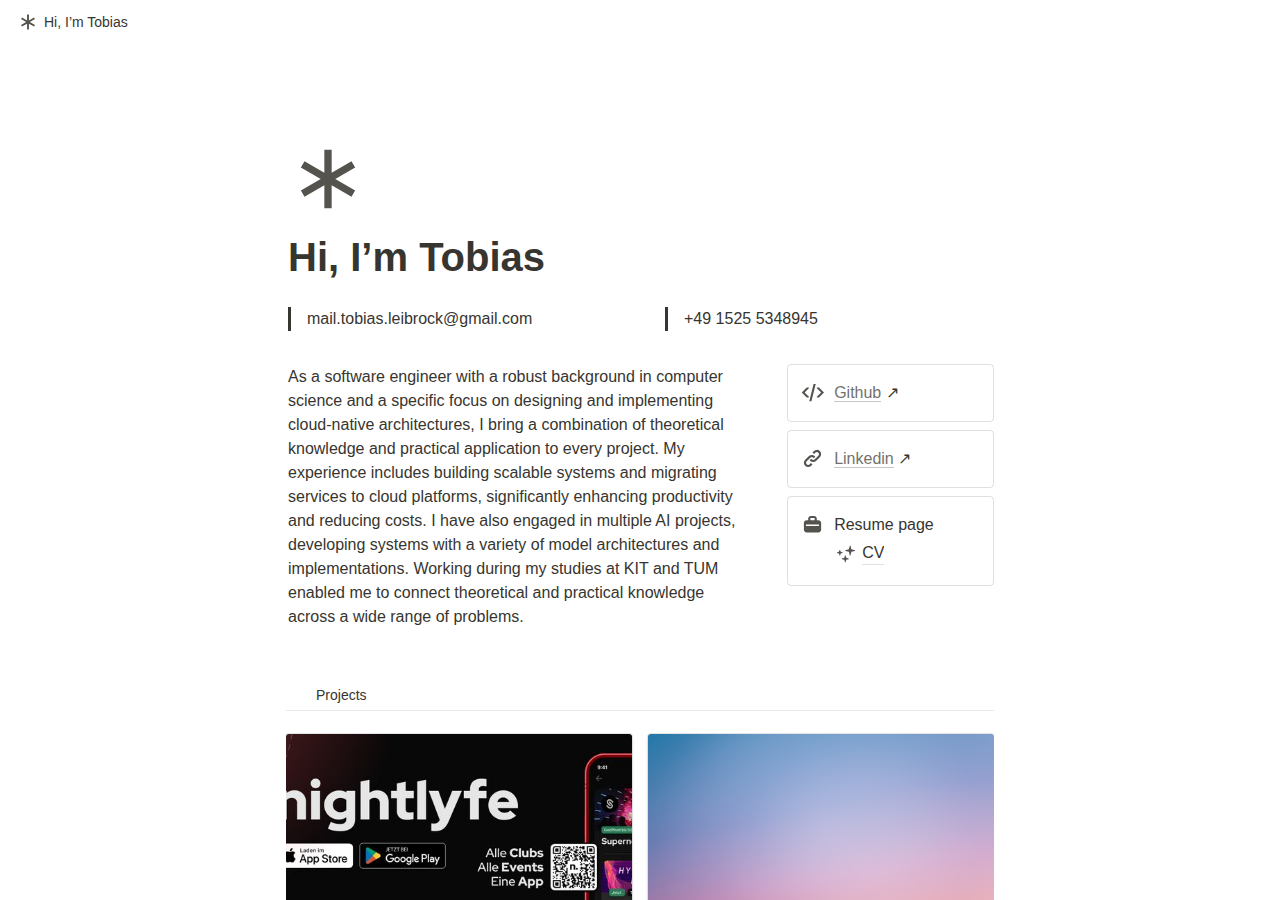
==== commit 0422bba2: "publish: fix pipeline issues" ====
--- a/index.html
+++ b/index.html
@@ -30,6 +30,6 @@
 				color: rgba(199, 198, 196, 1) !important;
 			}
 		
-		</style><div class="" style="order: 3; display: flex; flex-direction: column; width: 100%; overflow: hidden;"><header style="background: white; max-width: 100vw; z-index: 100; user-select: none;"><div class="notion-topbar" style="width: 100%; max-width: 100vw; height: 44px; opacity: 1; transition: opacity 700ms ease 0s, color 700ms ease 0s; position: relative;"><div style="display: flex; justify-content: space-between; align-items: center; overflow: hidden; height: 44px; padding-left: 12px; padding-right: 10px;"><div class="notranslate shadow-cursor-breadcrumb" style="display: flex; align-items: center; line-height: 1.2; font-size: 14px; height: 100%; flex-grow: 0; margin-right: 8px; min-width: 0px;"><div role="button" style="user-select: none; transition: background 20ms ease-in 0s; cursor: pointer; display: inline-flex; align-items: center; flex-shrink: 1; white-space: nowrap; height: 24px; border-radius: 4px; font-size: 14px; line-height: 1.2; min-width: 0px; padding-left: 6px; padding-right: 6px; color: rgb(55, 53, 47);" tabindex="0"><div class="notion-record-icon notranslate" style="display: flex; align-items: center; justify-content: center; height: 20px; width: 20px; border-radius: 0.25em; flex-shrink: 0; margin-right: 6px;"><div><div style="width: 100%; height: 100%;"><img referrerpolicy="same-origin" src="assets/391df227c72373e501cd38c6191404ca78679975.svg" style="display: block; object-fit: cover; border-radius: 4px; width: 20px; height: 20px; transition: opacity 100ms ease-out 0s;"/></div></div></div><div class="notranslate" style="white-space: nowrap; overflow: hidden; text-overflow: ellipsis; max-width: 240px;">Hi, I’m Tobias</div></div></div><div style="flex-grow: 1; flex-shrink: 1;"></div><div role="button" style="user-select: none; transition: background 20ms ease-in 0s; cursor: pointer; display: inline-flex; align-items: center; flex-shrink: 0; white-space: nowrap; height: 28px; border-radius: 4px; font-size: 14px; line-height: 1.2; min-width: 0px; padding-left: 8px; padding-right: 8px; color: rgb(55, 53, 47);" tabindex="0"><svg class="search" role="graphics-symbol" style="width: 14px; height: 14px; display: block; fill: inherit; flex-shrink: 0;" viewBox="0 0 16 16"><path d="M.281 6.438c0-.875.164-1.696.492-2.461a6.484 6.484 0 011.375-2.032A6.237 6.237 0 016.64.078 6.2 6.2 0 019.11.57c.77.328 1.447.787 2.03 1.375a6.374 6.374 0 011.368 2.032c.333.765.5 1.586.5 2.46 0 .688-.107 1.342-.32 1.961a6.28 6.28 0 01-.868 1.696l3.563 3.578c.11.104.19.226.242.367.057.14.086.29.086.445 0 .22-.05.417-.149.594a1.122 1.122 0 01-1 .57c-.156 0-.307-.028-.453-.086a1.058 1.058 0 01-.382-.25l-3.586-3.585c-.5.333-1.047.596-1.641.789a6.089 6.089 0 01-1.86.28 6.237 6.237 0 01-2.468-.491 6.4 6.4 0 01-2.024-1.367A6.509 6.509 0 01.773 8.913a6.256 6.256 0 01-.492-2.476zm1.664 0c0 .65.12 1.26.36 1.828a4.775 4.775 0 001.015 1.5c.433.427.933.763 1.5 1.007a4.548 4.548 0 001.82.368c.652 0 1.261-.123 1.829-.368a4.747 4.747 0 002.508-2.507 4.567 4.567 0 00.367-1.829c0-.645-.123-1.252-.367-1.82a4.776 4.776 0 00-1.016-1.5A4.578 4.578 0 008.469 2.11a4.567 4.567 0 00-1.828-.367c-.646 0-1.253.123-1.82.367a4.667 4.667 0 00-1.5 1.008c-.433.432-.772.932-1.016 1.5a4.633 4.633 0 00-.36 1.82z"></path></svg></div><div role="button" style="user-select: none; transition: background 20ms ease-in 0s; cursor: pointer; display: inline-flex; align-items: center; flex-shrink: 0; white-space: nowrap; height: 28px; border-radius: 4px; font-size: 14px; line-height: 1.2; min-width: 0px; padding-left: 8px; padding-right: 8px; color: rgb(55, 53, 47);" tabindex="0"><svg class="duplicate" role="graphics-symbol" style="width: 15px; height: 15px; display: block; fill: inherit; flex-shrink: 0;" viewBox="0 0 16 16"><path d="M2.83887 12.1523H4.00098V13.1846C4.00098 14.6406 4.75977 15.3994 6.24316 15.3994H13.1611C14.6377 15.3994 15.4033 14.6406 15.4033 13.1846V6.21191C15.4033 4.75586 14.6377 3.99707 13.1611 3.99707H11.999V2.96484C11.999 1.50879 11.2334 0.75 9.75684 0.75H2.83887C1.3623 0.75 0.59668 1.50195 0.59668 2.96484V9.93066C0.59668 11.3936 1.3623 12.1523 2.83887 12.1523ZM2.9209 10.8125C2.28516 10.8125 1.93652 10.4844 1.93652 9.82129V3.08105C1.93652 2.41797 2.28516 2.08301 2.9209 2.08301H9.68164C10.3105 2.08301 10.666 2.41797 10.666 3.08105V3.99707H6.24316C4.75977 3.99707 4.00098 4.75586 4.00098 6.21191V10.8125H2.9209ZM6.31836 14.0596C5.68262 14.0596 5.34082 13.7314 5.34082 13.0684V6.32812C5.34082 5.66504 5.68262 5.33691 6.31836 5.33691H13.0791C13.708 5.33691 14.0635 5.66504 14.0635 6.32812V13.0684C14.0635 13.7314 13.708 14.0596 13.0791 14.0596H6.31836Z"></path></svg></div><div aria-label="More actions" role="button" style="user-select: none; transition: background 20ms ease-in 0s; cursor: pointer; display: flex; align-items: center; justify-content: center; width: 32px; height: 28px; border-radius: 4px;" tabindex="0"><svg class="ellipsis" role="graphics-symbol" style="width: 18px; height: 18px; display: block; fill: inherit; flex-shrink: 0;" viewBox="0 0 16 16"><path d="M2.887 9.014c.273 0 .52-.064.738-.192.219-.132.394-.307.526-.526.133-.219.199-.46.199-.725 0-.405-.142-.747-.424-1.025a1.41 1.41 0 00-1.04-.417c-.264 0-.505.066-.724.198a1.412 1.412 0 00-.718 1.244c0 .265.064.506.192.725.132.219.307.394.526.526.219.128.46.192.725.192zm5.113 0a1.412 1.412 0 001.244-.718c.132-.219.198-.46.198-.725 0-.405-.14-.747-.423-1.025A1.386 1.386 0 008 6.129c-.264 0-.506.066-.725.198a1.412 1.412 0 00-.718 1.244c0 .265.064.506.192.725.132.219.308.394.526.526.22.128.46.192.725.192zm5.106 0c.265 0 .506-.064.725-.192.219-.132.394-.307.526-.526.133-.219.199-.46.199-.725 0-.405-.142-.747-.424-1.025a1.394 1.394 0 00-1.026-.417 1.474 1.474 0 00-1.265.718c-.127.218-.19.46-.19.724 0 .265.063.506.19.725.133.219.308.394.527.526.223.128.47.192.738.192z"></path></svg></div><div role="button" style="user-select: none; transition: background 20ms ease-in 0s; cursor: pointer; display: inline-flex; align-items: center; justify-content: center; white-space: nowrap; border-radius: 4px; height: 32px; padding: 0px 10px; font-size: 14px; line-height: 1.2; border: 1px solid rgba(55, 53, 47, 0.16); margin-left: 8px;" tabindex="0">Built with<svg class="notionLogo" role="graphics-symbol" style="width: 14px; height: 14px; display: block; fill: inherit; flex-shrink: 0; margin-left: 6px;" viewBox="0 0 120 126"><path d="M 20.6927 21.9315C 24.5836 25.0924 26.0432 24.8512 33.3492 24.3638L 102.228 20.2279C 103.689 20.2279 102.474 18.7705 101.987 18.5283L 90.5477 10.2586C 88.3558 8.55699 85.4356 6.60818 79.8387 7.09563L 13.1433 11.9602C 10.711 12.2014 10.2251 13.4175 11.1939 14.3924L 20.6927 21.9315ZM 24.8281 37.9835L 24.8281 110.456C 24.8281 114.351 26.7745 115.808 31.1553 115.567L 106.853 111.187C 111.236 110.946 111.724 108.267 111.724 105.103L 111.724 33.1169C 111.724 29.958 110.509 28.2544 107.826 28.4976L 28.721 33.1169C 25.8018 33.3622 24.8281 34.8225 24.8281 37.9835ZM 99.5567 41.8711C 100.042 44.0622 99.5567 46.2512 97.3618 46.4974L 93.7143 47.2241L 93.7143 100.728C 90.5477 102.43 87.6275 103.403 85.1942 103.403C 81.2983 103.403 80.3226 102.186 77.4044 98.54L 53.5471 61.087L 53.5471 97.3239L 61.0964 99.0275C 61.0964 99.0275 61.0964 103.403 55.0057 103.403L 38.2148 104.377C 37.727 103.403 38.2148 100.973 39.9179 100.486L 44.2996 99.2717L 44.2996 51.36L 38.2158 50.8725C 37.728 48.6815 38.9431 45.5225 42.3532 45.2773L 60.3661 44.0631L 85.1942 82.0036L 85.1942 48.4402L 78.864 47.7136C 78.3781 45.0351 80.3226 43.0902 82.7569 42.849L 99.5567 41.8711ZM 7.5434 5.39404L 76.9175 0.285276C 85.4366 -0.445402 87.6285 0.0440428 92.983 3.93368L 115.128 19.4982C 118.782 22.1747 120 22.9034 120 25.8211L 120 111.187C 120 116.537 118.051 119.701 111.237 120.185L 30.6734 125.05C 25.5584 125.294 23.124 124.565 20.4453 121.158L 4.13735 99.9994C 1.21516 96.1048 0 93.191 0 89.7819L 0 13.903C 0 9.5279 1.94945 5.8785 7.5434 5.39404Z"></path></svg></div></div></div><div style="width: calc(100% + 0px); user-select: none;"></div></header><main class="notion-frame" style="flex-grow: 0; flex-shrink: 1; display: flex; flex-direction: column; background: white; z-index: 1; height: calc(-44px + 100vh); max-height: 100%; position: relative; width: 780px;"><div style="display: contents;"><div class="notion-scroller vertical" style="z-index: 1; display: flex; flex-direction: column; flex-grow: 1; position: relative; align-items: center; margin-right: 0px; margin-bottom: 0px; overflow: hidden auto;"><div style="position: absolute; top: 0px; left: 0px;"><div class="notion-selectable-hover-menu-item"></div></div><div class="whenContentEditable" data-content-editable-root="true" style="caret-color: rgb(55, 53, 47); width: 100%; display: flex; flex-direction: column; position: relative; align-items: center; flex-grow: 1; --whenContentEditable--WebkitUserModify: read-write-plaintext-only;"><span data-content-editable-root-tiny-selection-trap="true" style="height: 1px; width: 1px; caret-color: transparent; margin-top: -1px;"></span><div class="layout" style="padding-bottom: 30vh;"><div class="layout-full"><div class="pseudoSelection" contenteditable="false" data-content-editable-void="true" style="user-select: none; --pseudoSelection--background: transparent; width: 100%; display: flex; flex-direction: column; align-items: center; flex-shrink: 0; flex-grow: 0; z-index: 2;"></div></div><div class="layout-content"><div style="width: 100%; display: flex; flex-direction: column; align-items: center; flex-shrink: 0; flex-grow: 0;"><div style="max-width: 100%; padding-left: calc(0px + env(safe-area-inset-left)); width: 100%;"><div class="pseudoSelection" contenteditable="false" data-content-editable-void="true" style="user-select: none; --pseudoSelection--background: transparent; pointer-events: none;"><div class="notion-record-icon notranslate" style="display: flex; align-items: center; justify-content: center; height: 78px; width: 78px; border-radius: 0.25em; flex-shrink: 0; position: relative; z-index: 1; margin-left: 3px; margin-bottom: 0px; margin-top: 96px; pointer-events: auto;"><div><div style="width: 100%; height: 100%;"><img alt="Page icon" referrerpolicy="same-origin" src="assets/391df227c72373e501cd38c6191404ca78679975.svg" style="display: block; object-fit: cover; border-radius: 4px; width: 78px; height: 78px; transition: opacity 100ms ease-out 0s;"/></div></div></div><div class="notion-page-controls" style='display: flex; justify-content: flex-start; flex-wrap: wrap; margin-top: 8px; margin-bottom: 4px; margin-left: -1px; color: rgba(55, 53, 47, 0.5); font-family: ui-sans-serif, -apple-system, BlinkMacSystemFont, "Segoe UI", Helvetica, "Apple Color Emoji", Arial, sans-serif, "Segoe UI Emoji", "Segoe UI Symbol"; pointer-events: auto;'></div></div><div style="padding-right: calc(0px + env(safe-area-inset-right));"><div><div class="notion-selectable notion-page-block" data-block-id="acc54789-07ef-47cf-8473-83e2d1471121" style='color: rgb(55, 53, 47); font-weight: 700; line-height: 1.2; font-size: 40px; font-family: ui-sans-serif, -apple-system, BlinkMacSystemFont, "Segoe UI", Helvetica, "Apple Color Emoji", Arial, sans-serif, "Segoe UI Emoji", "Segoe UI Symbol"; cursor: text; display: flex; align-items: center;'><h1 contenteditable="false" data-content-editable-leaf="true" placeholder="Untitled" spellcheck="true" style="max-width: 100%; width: 100%; white-space: pre-wrap; word-break: break-word; caret-color: rgb(55, 53, 47); padding-top: 3px; padding-left: 2px; padding-right: 2px; font-size: 1em; font-weight: inherit; margin: 0px;">Hi, I’m Tobias</h1></div><div style="margin-left: 4px;"></div></div></div></div></div></div><div class="layout-content" style="min-height: 170px; padding-top: 5px;"><div class="notion-page-content" style="flex-shrink: 0; flex-grow: 1; max-width: 100%; display: flex; align-items: flex-start; flex-direction: column; font-size: 16px; line-height: 1.5; width: 100%; z-index: 4; padding-bottom: 0px; padding-left: 0px; padding-right: 0px;"><div class="notion-selectable notion-column_list-block" data-block-id="7c98cdff-1518-42fe-954b-7b6763cad769" style="width: 100%; max-width: 578px; align-self: center; margin-top: 2px; margin-bottom: 1px;"><div style="display: flex;"><div style="padding-top: 12px; padding-bottom: 12px; flex-grow: 0; flex-shrink: 0; width: calc(50% - 23px);"><div class="notion-selectable notion-column-block" data-block-id="bfeb5990-9400-4d7e-a569-83adb8467891" style="display: flex; flex-direction: column;"><div class="notion-selectable notion-quote-block" data-block-id="5710ce05-c088-4ec1-98d5-2696942a03c8" style="width: 100%; max-width: 100%; margin-top: 4px; margin-bottom: 0px;"><blockquote style="margin: 0px; font-size: 1em; padding: 3px 2px; color: inherit; fill: inherit; display: flex;"><div style="border-left: 3px solid currentcolor; padding-left: 14px; padding-right: 14px; width: 100%;"><div contenteditable="false" data-content-editable-leaf="true" placeholder="Empty quote" spellcheck="true" style="max-width: 100%; width: 100%; white-space: pre-wrap; word-break: break-word; caret-color: rgb(55, 53, 47); padding-left: 2px; padding-right: 2px;">mail.tobias.leibrock@gmail.com</div></div><div></div></blockquote></div></div></div><div style="position: relative; width: 46px; flex-grow: 0; flex-shrink: 0; transition: opacity 200ms ease-out 0s; opacity: 0;"></div><div style="padding-top: 12px; padding-bottom: 12px; flex-grow: 0; flex-shrink: 0; width: calc(50% - 23px);"><div class="notion-selectable notion-column-block" data-block-id="adcc8645-cfb6-40c8-ab34-4b49156f3366" style="display: flex; flex-direction: column;"><div class="notion-selectable notion-quote-block" data-block-id="3f2b6388-5005-4d99-a5db-a1b4267ce637" style="width: 100%; max-width: 100%; margin-top: 4px; margin-bottom: 0px;"><blockquote style="margin: 0px; font-size: 1em; padding: 3px 2px; color: inherit; fill: inherit; display: flex;"><div style="border-left: 3px solid currentcolor; padding-left: 14px; padding-right: 14px; width: 100%;"><div contenteditable="false" data-content-editable-leaf="true" placeholder="Empty quote" spellcheck="true" style="max-width: 100%; width: 100%; white-space: pre-wrap; word-break: break-word; caret-color: rgb(55, 53, 47); padding-left: 2px; padding-right: 2px;">+49 1525 5348945</div></div><div></div></blockquote></div></div></div></div></div><div class="notion-selectable notion-column_list-block" data-block-id="fc00562d-2c99-44d1-8975-8678bf6f26f5" style="width: 100%; max-width: 578px; align-self: center; margin-top: 1px; margin-bottom: 1px;"><div style="display: flex;"><div style="padding-top: 12px; padding-bottom: 12px; flex-grow: 0; flex-shrink: 0; width: calc(68.75% - 31.625px);"><div class="notion-selectable notion-column-block" data-block-id="3cf8190f-e778-4b0c-8936-d307cacd5f80" style="display: flex; flex-direction: column;"><div class="notion-selectable notion-text-block" data-block-id="0b3f5770-2182-4849-9927-0a963347cfcb" style="width: 100%; max-width: 100%; margin-top: 2px; margin-bottom: 1px;"><div style="color: inherit; fill: inherit;"><div style="display: flex;"><div contenteditable="false" data-content-editable-leaf="true" placeholder=" " spellcheck="true" style="max-width: 100%; width: 100%; white-space: pre-wrap; word-break: break-word; caret-color: rgb(55, 53, 47); padding: 3px 2px;">As a software engineer with a robust background in computer science and a specific focus on designing and implementing cloud-native architectures, I bring a combination of theoretical knowledge and practical application to every project. My experience includes building scalable systems and migrating services to cloud platforms, significantly enhancing productivity and reducing costs. I have also engaged in multiple AI projects, developing systems with a variety of model architectures and implementations. Working during my studies at KIT and TUM enabled me to connect theoretical and practical knowledge across a wide range of problems.</div><div></div></div></div></div><div class="notion-selectable notion-text-block" data-block-id="df48fe97-08d0-4413-ae04-e5b62858daed" style="width: 100%; max-width: 100%; margin-top: 1px; margin-bottom: 0px;"><div style="color: inherit; fill: inherit;"><div style="display: flex;"><div contenteditable="false" data-content-editable-leaf="true" placeholder=" " spellcheck="true" style="max-width: 100%; width: 100%; white-space: pre-wrap; word-break: break-word; caret-color: rgb(55, 53, 47); padding: 3px 2px; min-height: 1em; color: rgb(55, 53, 47); -webkit-text-fill-color: rgba(55, 53, 47, 0.5);"></div><div></div></div></div></div></div></div><div style="position: relative; width: 46px; flex-grow: 0; flex-shrink: 0; transition: opacity 200ms ease-out 0s; opacity: 0;"></div><div style="padding-top: 12px; padding-bottom: 12px; flex-grow: 0; flex-shrink: 0; width: calc(31.25% - 14.375px);"><div class="notion-selectable notion-column-block" data-block-id="b7764fd8-315c-4412-881a-27d42b3fd68e" style="display: flex; flex-direction: column;"><div class="notion-selectable notion-callout-block" data-block-id="d48b8ed7-63ca-4e4a-9cd7-26dca10740bd" style="width: 100%; max-width: 100%; margin-top: 4px; margin-bottom: 4px;"><div role="note" style="display: flex;"><div style="display: flex; width: 100%; border-radius: 4px; border: 1px solid rgba(55, 53, 47, 0.16); background-color: transparent; padding: 16px 16px 16px 12px; color: rgb(55, 53, 47);"><div><div class="notion-record-icon notranslate" style="display: flex; align-items: center; justify-content: center; height: 24px; width: 24px; border-radius: 0.25em; flex-shrink: 0;"><div><div style="width: 100%; height: 100%;"><img alt="Callout icon" referrerpolicy="same-origin" src="assets/651d48b9cfa9c3baff6f3a2ff223175f7e1385f9.svg" style="display: block; object-fit: cover; border-radius: 4px; width: 23.04px; height: 23.04px; transition: opacity 100ms ease-out 0s;"/></div></div></div></div><div style="display: flex; flex-direction: column; min-width: 0px; margin-left: 8px; width: 100%;"><div contenteditable="false" data-content-editable-leaf="true" placeholder="Type something…" spellcheck="true" style="max-width: 100%; width: 100%; white-space: pre-wrap; word-break: break-word; caret-color: rgb(55, 53, 47); padding-left: 2px; padding-right: 2px;"><a class="notion-link-token notion-focusable-token notion-enable-hover" data-token-index="0" href="https://github.com/tobiasleibrock" rel="noopener noreferrer" style="cursor:pointer;color:inherit;word-wrap:break-word;text-decoration:inherit" tabindex="0"><span class="link-annotation-d48b8ed7-63ca-4e4a-9cd7-26dca10740bd--1381411659" style="border-bottom:0.05em solid;border-color:rgba(55,53,47,.4);opacity:0.7">Github</span></a> ↗︎</div></div></div><div></div></div></div><div class="notion-selectable notion-callout-block" data-block-id="76fc2ff0-42f9-4b27-bac2-ee75a9f233c8" style="width: 100%; max-width: 100%; margin-top: 4px; margin-bottom: 4px;"><div role="note" style="display: flex;"><div style="display: flex; width: 100%; border-radius: 4px; border: 1px solid rgba(55, 53, 47, 0.16); background-color: transparent; padding: 16px 16px 16px 12px; color: rgb(55, 53, 47);"><div><div class="notion-record-icon notranslate" style="display: flex; align-items: center; justify-content: center; height: 24px; width: 24px; border-radius: 0.25em; flex-shrink: 0;"><div><div style="width: 100%; height: 100%;"><img alt="Callout icon" referrerpolicy="same-origin" src="assets/47ea8454d6c8e38b6b3c96231f959e54ac381583.svg" style="display: block; object-fit: cover; border-radius: 4px; width: 23.04px; height: 23.04px; transition: opacity 100ms ease-out 0s;"/></div></div></div></div><div style="display: flex; flex-direction: column; min-width: 0px; margin-left: 8px; width: 100%;"><div contenteditable="false" data-content-editable-leaf="true" placeholder="Type something…" spellcheck="true" style="max-width: 100%; width: 100%; white-space: pre-wrap; word-break: break-word; caret-color: rgb(55, 53, 47); padding-left: 2px; padding-right: 2px;"><a class="notion-link-token notion-focusable-token notion-enable-hover" data-token-index="0" href="https://www.linkedin.com/in/tobiasleibrock/" rel="noopener noreferrer" style="cursor:pointer;color:inherit;word-wrap:break-word;text-decoration:inherit" tabindex="0"><span class="link-annotation-76fc2ff0-42f9-4b27-bac2-ee75a9f233c8-940959474" style="border-bottom:0.05em solid;border-color:rgba(55,53,47,.4);opacity:0.7">Linkedin</span></a> ↗︎</div></div></div><div></div></div></div><div class="notion-selectable notion-callout-block" data-block-id="01682f2b-cc3e-48b5-85be-c076a8c43043" style="width: 100%; max-width: 100%; margin-top: 4px; margin-bottom: 0px;"><div role="note" style="display: flex;"><div style="display: flex; width: 100%; border-radius: 4px; border: 1px solid rgba(55, 53, 47, 0.16); background-color: transparent; padding: 16px 16px 16px 12px; color: rgb(55, 53, 47);"><div><div class="notion-record-icon notranslate" style="display: flex; align-items: center; justify-content: center; height: 24px; width: 24px; border-radius: 0.25em; flex-shrink: 0;"><div><div style="width: 100%; height: 100%;"><img alt="Callout icon" referrerpolicy="same-origin" src="assets/68cb33d1782c5156451e62d7e5def3e767d739ae.svg" style="display: block; object-fit: cover; border-radius: 4px; width: 23.04px; height: 23.04px; transition: opacity 100ms ease-out 0s;"/></div></div></div></div><div style="display: flex; flex-direction: column; min-width: 0px; margin-left: 8px; width: 100%;"><div contenteditable="false" data-content-editable-leaf="true" placeholder="Type something…" spellcheck="true" style="max-width: 100%; width: 100%; white-space: pre-wrap; word-break: break-word; caret-color: rgb(55, 53, 47); padding-left: 2px; padding-right: 2px;">Resume page</div><div class="notion-selectable notion-page-block" data-block-id="78cc2e24-2b60-46cd-8013-322152ed14c0" style="width: 100%; max-width: 100%; margin-top: 2px; margin-bottom: 0px;"><div class="pseudoSelection" contenteditable="false" data-content-editable-void="true" style="user-select: none; --pseudoSelection--background: transparent;"><a href="cv.html" rel="noopener noreferrer" role="link" style="display: block; color: inherit; text-decoration: none; user-select: none; transition: background 20ms ease-in 0s; cursor: pointer; border-radius: 4px; fill: inherit;"><div style="display: flex; align-items: center; width: 100%;"><div style="flex: 1 1 0px; min-width: 1px; padding-top: 3px; padding-bottom: 3px; padding-left: 2px;"><div style="display: flex; align-items: center;"><div style="position: relative; width: 24px; height: 24px; margin-right: 4px;"><div class="notion-record-icon notranslate" style="display: flex; align-items: center; justify-content: center; height: 100%; width: 100%; border-radius: 0.25em; flex-shrink: 0;"><div><div style="width: 100%; height: 100%;"><img referrerpolicy="same-origin" src="assets/b796e0f43239a278c3a5c8fe546e4e5eb5814995.svg" style="display: block; object-fit: cover; border-radius: 4px; width: 22px; height: 22px; transition: opacity 100ms ease-out 0s;"/></div></div></div></div><div class="notranslate" style="white-space: nowrap; overflow: hidden; text-overflow: ellipsis; font-weight: 500; line-height: 1.3; border-bottom: 1px solid rgba(55, 53, 47, 0.16);">CV</div></div></div><div class="pseudoSelection" contenteditable="false" data-content-editable-void="true" data-text-edit-side="end" style="user-select: none; --pseudoSelection--background: transparent; margin-left: 4px; display: flex; align-items: center; justify-content: center; flex-grow: 0; flex-shrink: 0; min-height: calc(1.5em + 6px);"><div style="width: 28px;"></div></div></div></a></div></div></div></div><div></div></div></div></div></div></div></div><div class="notion-selectable notion-collection_view-block" data-block-id="16e518f0-285e-4fb1-b10b-60442e8a190a" style="width: 770px; max-width: 770px; align-self: center; margin-top: 1px; margin-bottom: 1px;"><div style="position: relative;"></div><div contenteditable="false" data-content-editable-void="true" style="min-height: 40px; padding-left: 96px; padding-right: 96px; flex-shrink: 0;"><div class="notion-selectable notion-collection_view-block" data-block-id="16e518f0-285e-4fb1-b10b-60442e8a190a"><div style="display: flex; align-items: center; height: 40px; box-shadow: rgb(233, 233, 231) 0px -1px 0px inset; left: 96px; width: 100%;"><div role="tablist" style="display: flex; align-items: center; height: 100%; flex-grow: 1;"><div class="notion-collection-view-tab-button" style="display: flex; align-items: center; background: none; height: 100%;"><div aria-selected="true" role="tab" style="user-select: none; transition: background 20ms ease-in 0s; cursor: pointer; display: flex; align-items: center; flex-shrink: 0; white-space: nowrap; height: 28px; border-radius: 4px; font-size: 14px; line-height: 1.2; min-width: 0px; padding-left: 8px; padding-right: 8px; color: rgb(55, 53, 47); font-weight: 500; max-width: 220px;" tabindex="0"><div style='width: 16px; height: 16px; transform: scale(1.2); mask: url("/icons/asterisk_gray.svg?mode=light") center center no-repeat; background-color: rgb(55, 53, 47); fill: rgb(55, 53, 47); margin-right: 6px;'></div><span style="white-space: nowrap; overflow: hidden; text-overflow: ellipsis; margin-top: 1px;">Case studies</span></div></div></div><div style="display: flex; align-items: center; gap: 2px; opacity: 0;"><div style="position: relative;"><div aria-label="Filter" role="button" style="user-select: none; transition: background 20ms ease-in 0s; cursor: pointer; display: flex; align-items: center; justify-content: center; flex-shrink: 0; border-radius: 4px; height: 28px; width: 28px; padding: 6px; font-size: 14px; color: rgba(55, 53, 47, 0.45); fill: rgba(55, 53, 47, 0.45); font-weight: 400; line-height: 1;" tabindex="0"><svg class="filter" role="graphics-symbol" style="width: 16px; display: block; fill: rgba(55, 53, 47, 0.45); flex-shrink: 0;" viewBox="0 0 16 16"><path clip-rule="evenodd" d="M2 4C2 3.58579 2.33579 3.25 2.75 3.25H13.25C13.6642 3.25 14 3.58579 14 4C14 4.41421 13.6642 4.75 13.25 4.75H2.75C2.33579 4.75 2 4.41421 2 4Z" fill-rule="evenodd"></path><path clip-rule="evenodd" d="M3.75 8C3.75 7.58579 4.08579 7.25 4.5 7.25H11.5C11.9142 7.25 12.25 7.58579 12.25 8C12.25 8.41421 11.9142 8.75 11.5 8.75H4.5C4.08579 8.75 3.75 8.41421 3.75 8Z" fill-rule="evenodd"></path><path clip-rule="evenodd" d="M5.5 12C5.5 11.5858 5.83579 11.25 6.25 11.25H9.75C10.1642 11.25 10.5 11.5858 10.5 12C10.5 12.4142 10.1642 12.75 9.75 12.75H6.25C5.83579 12.75 5.5 12.4142 5.5 12Z" fill-rule="evenodd"></path></svg></div></div><div style="position: relative;"><div aria-label="Sort" role="button" style="user-select: none; transition: background 20ms ease-in 0s; cursor: pointer; display: flex; align-items: center; justify-content: center; flex-shrink: 0; border-radius: 4px; height: 28px; width: 28px; padding: 6px; font-size: 14px; color: rgba(55, 53, 47, 0.45); fill: rgba(55, 53, 47, 0.45); font-weight: 400; line-height: 1;" tabindex="0"><svg class="sortPadded" role="graphics-symbol" style="width: 21px; display: block; fill: rgba(55, 53, 47, 0.45); flex-shrink: 0;" viewBox="0 0 24 24"><path d="M7.50879 5.80273L4.06348 9.32324C3.92676 9.4668 3.83789 9.67188 3.83789 9.85645C3.83789 10.2803 4.13184 10.5674 4.54883 10.5674C4.75391 10.5674 4.91797 10.499 5.04785 10.3623L6.46289 8.89941L7.37891 7.83984L7.32422 9.30273V17.8477C7.32422 18.2715 7.625 18.5723 8.04199 18.5723C8.45898 18.5723 8.75977 18.2715 8.75977 17.8477V9.30273L8.70508 7.83984L9.62793 8.89941L11.0361 10.3623C11.166 10.499 11.3369 10.5674 11.5352 10.5674C11.9521 10.5674 12.2461 10.2803 12.2461 9.85645C12.2461 9.67188 12.1641 9.4668 12.0205 9.32324L8.58203 5.80273C8.28125 5.48828 7.80957 5.48145 7.50879 5.80273ZM16.4912 18.3398L19.9365 14.8057C20.0732 14.6689 20.1621 14.4639 20.1621 14.2793C20.1621 13.8555 19.8682 13.5684 19.4512 13.5684C19.2461 13.5684 19.082 13.6367 18.9453 13.7734L17.5371 15.2295L16.6211 16.2959L16.6758 14.833V6.28809C16.6758 5.87109 16.375 5.56348 15.958 5.56348C15.541 5.56348 15.2334 5.87109 15.2334 6.28809V14.833L15.2881 16.2959L14.3721 15.2295L12.9639 13.7734C12.8271 13.6367 12.6631 13.5684 12.4648 13.5684C12.0479 13.5684 11.7539 13.8555 11.7539 14.2793C11.7539 14.4639 11.8359 14.6689 11.9727 14.8057L15.418 18.3398C15.7188 18.6475 16.1904 18.6543 16.4912 18.3398Z"></path></svg></div></div><div aria-label="Search" role="button" style="user-select: none; transition: background 20ms ease-in 0s; cursor: pointer; display: flex; align-items: center; justify-content: center; flex-shrink: 0; border-radius: 4px; height: 28px; width: 28px; padding: 6px; font-size: 14px; color: rgba(55, 53, 47, 0.45); fill: rgba(55, 53, 47, 0.45); font-weight: 400; line-height: 1;" tabindex="0"><svg class="collectionSearch" role="graphics-symbol" style="width: 14px; display: block; fill: rgba(55, 53, 47, 0.45); flex-shrink: 0;" viewBox="0 0 16 16"><path d="M0 6.35938C0 9.86719 2.85156 12.7188 6.35938 12.7188C7.66406 12.7188 8.85938 12.3203 9.85938 11.6406L13.4531 15.2344C13.6719 15.4609 13.9766 15.5625 14.2812 15.5625C14.9453 15.5625 15.4219 15.0625 15.4219 14.4141C15.4219 14.1016 15.3125 13.8125 15.1016 13.5938L11.5312 10.0156C12.2734 8.99219 12.7188 7.72656 12.7188 6.35938C12.7188 2.85156 9.86719 0 6.35938 0C2.85156 0 0 2.85156 0 6.35938ZM1.65625 6.35938C1.65625 3.76562 3.75781 1.65625 6.35938 1.65625C8.95312 1.65625 11.0625 3.76562 11.0625 6.35938C11.0625 8.95312 8.95312 11.0625 6.35938 11.0625C3.75781 11.0625 1.65625 8.95312 1.65625 6.35938Z"></path></svg></div><a aria-label="Open as full page" href="16e518f0285e4fb1b10b60442e8a190.html" rel="noopener noreferrer" role="link" style="display: flex; color: rgba(55, 53, 47, 0.45); text-decoration: none; user-select: none; transition: background 20ms ease-in 0s; cursor: pointer; align-items: center; justify-content: center; flex-shrink: 0; border-radius: 4px; height: 28px; width: 28px; padding: 6px; font-size: 14px; fill: rgba(55, 53, 47, 0.45); font-weight: 400; line-height: 1;"><svg class="openAsPageThick" role="graphics-symbol" style="width: 16px; height: 14px; display: block; fill: rgba(55, 53, 47, 0.45); flex-shrink: 0;" viewBox="0 0 16 16"><path d="M2.16895 7.19629C2.59277 7.19629 2.90723 6.88867 2.90723 6.45801V5.96582L2.75684 3.81934L4.35645 5.50098L6.3252 7.4834C6.46875 7.63379 6.65332 7.70215 6.85156 7.70215C7.30957 7.70215 7.6377 7.39453 7.6377 6.93652C7.6377 6.72461 7.55566 6.54004 7.41211 6.39648L5.43652 4.4209L3.74805 2.82129L5.91504 2.96484H6.44141C6.86523 2.96484 7.18652 2.65723 7.18652 2.22656C7.18652 1.7959 6.87207 1.48145 6.44141 1.48145L2.64746 1.48145C1.86816 1.48145 1.41699 1.93262 1.41699 2.71875L1.41699 6.45801C1.41699 6.88184 1.73828 7.19629 2.16895 7.19629ZM9.55176 14.6543H13.3389C14.125 14.6543 14.5762 14.2031 14.5762 13.417V9.67773C14.5762 9.25391 14.2549 8.93945 13.8242 8.93945C13.4004 8.93945 13.0859 9.24707 13.0859 9.67773V10.1699L13.2295 12.3164L11.6299 10.6348L9.66113 8.65234C9.52441 8.50195 9.33984 8.43359 9.1416 8.43359C8.68359 8.43359 8.35547 8.74121 8.35547 9.19922C8.35547 9.41113 8.43066 9.5957 8.57422 9.73926L10.5566 11.7148L12.2383 13.3145L10.0781 13.1709H9.55176C9.12793 13.1709 8.80664 13.4785 8.80664 13.9092C8.80664 14.3398 9.12109 14.6543 9.55176 14.6543Z"></path></svg></a><div><div aria-label="Edit view layout, grouping and more..." class="notion-collection-edit-view" role="button" style="user-select: none; transition: background 20ms ease-in 0s; cursor: pointer; display: flex; align-items: center; justify-content: center; flex-shrink: 0; border-radius: 4px; height: 28px; width: 28px; padding: 6px; font-size: 14px; color: rgba(55, 53, 47, 0.45); fill: rgba(55, 53, 47, 0.45); font-weight: 400; line-height: 1;" tabindex="0"><svg class="dots" role="graphics-symbol" style="height: 3px; display: block; fill: rgba(55, 53, 47, 0.45); flex-shrink: 0;" viewBox="0 0 13 3"><g><path d="M3,1.5A1.5,1.5,0,1,1,1.5,0,1.5,1.5,0,0,1,3,1.5Z"></path><path d="M8,1.5A1.5,1.5,0,1,1,6.5,0,1.5,1.5,0,0,1,8,1.5Z"></path><path d="M13,1.5A1.5,1.5,0,1,1,11.5,0,1.5,1.5,0,0,1,13,1.5Z"></path></g></svg></div></div></div></div></div><div style="left: 96px; width: 100%;"></div></div><div contenteditable="false" data-content-editable-void="true" style="flex-grow: 1; flex-shrink: 0; display: flex; flex-direction: column; max-height: inherit;"><div style="position: relative;"><div class="notion-scroller horizontal notion-collection-view-body" style="z-index: 1; flex-grow: 1; flex-shrink: 0; height: 100%; overflow: auto hidden; margin-right: 0px; margin-bottom: 0px;"><div class="notion-gallery-view" style="padding-bottom: 0px; padding-left: 96px; padding-right: 96px; min-width: 708px;"><div class="notion-selectable notion-collection_view-block" data-block-id="16e518f0-285e-4fb1-b10b-60442e8a190a"><div><div style="display: grid; position: relative; grid-template-columns: repeat(auto-fill, minmax(320px, 1fr)); gap: 16px; padding-top: 16px; padding-bottom: 4px;"><div style="width: 4px; position: absolute; top: 16px; bottom: 4px;"><div class="notion-selectable notion-collection_view-block" data-block-id="16e518f0-285e-4fb1-b10b-60442e8a190a" style="width: 100%; height: 100%;"></div></div><div class="notion-selectable notion-page-block notion-collection-item" data-block-id="346776dd-2d8a-4e31-9e2c-f1a88697066b"><a href="nightlyfe-intelligent-event-platform.html" rel="noopener noreferrer" role="link" style="display: flex; color: inherit; text-decoration: none; user-select: none; transition: background 100ms ease-out 0s; cursor: pointer; box-shadow: rgba(15, 15, 15, 0.1) 0px 0px 0px 1px, rgba(15, 15, 15, 0.1) 0px 2px 4px; border-radius: 3px; background: white; overflow: hidden; position: static; height: 100%; flex-direction: column;"><div style="position: relative; width: 100%;"><div style="width: 100%; cursor: inherit;"><div style="height: 180px; position: relative; pointer-events: none; overflow: hidden;"><div style="width: 100%; height: 100%;"><img loading="lazy" referrerpolicy="same-origin" src="assets/ba9fa6ceaa2d742032862c7ea1e6041d3db3de18.jpg" style="display: block; object-fit: cover; border-radius: 1px 1px 0px 0px; width: 100%; height: 180px; object-position: center 64.18%;"/></div><div style="position: absolute; left: 0px; right: 0px; bottom: 0px; border-bottom: 1px solid rgba(55, 53, 47, 0.09);"></div></div></div><div aria-hidden="true" style='background: rgba(0, 0, 0, 0.4); border-radius: 4px; color: white; font-size: 12px; font-family: ui-sans-serif, -apple-system, BlinkMacSystemFont, "Segoe UI", Helvetica, "Apple Color Emoji", Arial, sans-serif, "Segoe UI Emoji", "Segoe UI Symbol"; width: 180px; left: calc(50% - 90px); padding: 0.3em 1.5em; pointer-events: none; position: absolute; top: calc(50% - 10px); text-align: center; opacity: 0;'>Drag image to reposition</div><div style='color: rgba(55, 53, 47, 0.65); fill: rgba(55, 53, 47, 0.65); font-size: 12px; background: white; box-shadow: rgba(15, 15, 15, 0.1) 0px 0px 0px 1px, rgba(15, 15, 15, 0.1) 0px 2px 4px; display: flex; white-space: nowrap; border-radius: 4px; max-width: calc(100% - 16px); min-height: 24px; overflow: hidden; pointer-events: none; opacity: 0; font-family: ui-sans-serif, -apple-system, BlinkMacSystemFont, "Segoe UI", Helvetica, "Apple Color Emoji", Arial, sans-serif, "Segoe UI Emoji", "Segoe UI Symbol"; position: absolute; right: 8px; z-index: 2; top: 8px;'><div role="button" style="user-select: none; transition: background 20ms ease-in 0s; cursor: pointer; display: flex; align-items: center; justify-content: center; padding: 4px 6px; border-right: none; font-weight: 500; color: rgba(55, 53, 47, 0.65); fill: rgba(55, 53, 47, 0.65);" tabindex="0"><svg class="dots" role="graphics-symbol" style="width: 14px; height: 14px; display: block; fill: inherit; flex-shrink: 0;" viewBox="0 0 13 3"><g><path d="M3,1.5A1.5,1.5,0,1,1,1.5,0,1.5,1.5,0,0,1,3,1.5Z"></path><path d="M8,1.5A1.5,1.5,0,1,1,6.5,0,1.5,1.5,0,0,1,8,1.5Z"></path><path d="M13,1.5A1.5,1.5,0,1,1,11.5,0,1.5,1.5,0,0,1,13,1.5Z"></path></g></svg></div></div></div><div style="width: 100%; display: flex; padding: 8px 10px 6px; position: relative;"><div class="notion-record-icon notranslate" style="display: flex; align-items: center; justify-content: center; height: 18px; width: 18px; border-radius: 0.25em; flex-shrink: 0; float: left; margin-top: 2px; margin-right: 4px; margin-left: -2px;"><span role="img"><svg class="page" role="graphics-symbol" style="width: 16.2px; height: 16.2px; display: block; fill: rgb(145, 145, 142); flex-shrink: 0;" viewBox="0 0 16 16"><path d="M4.35645 15.4678H11.6367C13.0996 15.4678 13.8584 14.6953 13.8584 13.2256V7.02539C13.8584 6.0752 13.7354 5.6377 13.1406 5.03613L9.55176 1.38574C8.97754 0.804688 8.50586 0.667969 7.65137 0.667969H4.35645C2.89355 0.667969 2.13477 1.44043 2.13477 2.91016V13.2256C2.13477 14.7021 2.89355 15.4678 4.35645 15.4678ZM4.46582 14.1279C3.80273 14.1279 3.47461 13.7793 3.47461 13.1436V2.99219C3.47461 2.36328 3.80273 2.00781 4.46582 2.00781H7.37793V5.75391C7.37793 6.73145 7.86328 7.20312 8.83398 7.20312H12.5186V13.1436C12.5186 13.7793 12.1836 14.1279 11.5205 14.1279H4.46582ZM8.95703 6.02734C8.67676 6.02734 8.56055 5.9043 8.56055 5.62402V2.19238L12.334 6.02734H8.95703ZM10.4336 9.00098H5.42969C5.16992 9.00098 4.98535 9.19238 4.98535 9.43164C4.98535 9.67773 5.16992 9.86914 5.42969 9.86914H10.4336C10.6797 9.86914 10.8643 9.67773 10.8643 9.43164C10.8643 9.19238 10.6797 9.00098 10.4336 9.00098ZM10.4336 11.2979H5.42969C5.16992 11.2979 4.98535 11.4893 4.98535 11.7354C4.98535 11.9746 5.16992 12.1592 5.42969 12.1592H10.4336C10.6797 12.1592 10.8643 11.9746 10.8643 11.7354C10.8643 11.4893 10.6797 11.2979 10.4336 11.2979Z"></path></svg></span></div><div contenteditable="false" data-content-editable-leaf="true" placeholder="Untitled" spellcheck="true" style="max-width: 100%; width: auto; white-space: pre-wrap; word-break: break-word; caret-color: rgb(55, 53, 47); font-size: 14px; line-height: 1.5; min-height: 21px; font-weight: 500; pointer-events: none;">Nightlyfe - <span class="notion-enable-hover" data-token-index="1" style="text-decoration:none;color:inherit">Intelligent Event Platform</span></div></div><div style="padding-top: 0px; padding-bottom: 10px;"><div style="position: relative; display: flex; overflow: hidden; align-items: center; border-radius: 5px; margin: 0px 6px 2px; padding: 0px 5px; font-size: 12px; min-height: 24px; white-space: normal; min-width: fit-content; width: fit-content;"><div style="line-height: 1.5; white-space: pre-wrap; word-break: break-word; overflow: hidden;"><span>Mobile and web app to find, discover and share clubs and events across Germany.</span></div></div><div style="position: relative; display: flex; overflow: hidden; align-items: center; border-radius: 5px; margin: 0px 6px 2px; padding: 0px 5px; font-size: 12px; min-height: 24px; white-space: normal; min-width: fit-content; width: fit-content;"><div style="display: flex; min-width: 0px; flex-shrink: 0; flex-wrap: wrap; width: 100%; gap: 4px 6px;"><div style="display: flex; align-items: center; flex-shrink: 0; min-width: 0px; max-width: 100%; height: 18px; border-radius: 3px; padding-left: 6px; padding-right: 6px; font-size: 12px; line-height: 120%; color: rgb(76, 35, 55); background: rgb(245, 224, 233); margin: 0px; white-space: nowrap; overflow: hidden; text-overflow: ellipsis;"><div style="white-space: nowrap; overflow: hidden; text-overflow: ellipsis; display: inline-flex; align-items: center; height: 18px; line-height: 18px;"><span style="white-space: nowrap; overflow: hidden; text-overflow: ellipsis;">Full Stack</span></div></div><div style="display: flex; align-items: center; flex-shrink: 0; min-width: 0px; max-width: 100%; height: 18px; border-radius: 3px; padding-left: 6px; padding-right: 6px; font-size: 12px; line-height: 120%; color: rgb(76, 35, 55); background: rgb(245, 224, 233); margin: 0px; white-space: nowrap; overflow: hidden; text-overflow: ellipsis;"><div style="white-space: nowrap; overflow: hidden; text-overflow: ellipsis; display: inline-flex; align-items: center; height: 18px; line-height: 18px;"><span style="white-space: nowrap; overflow: hidden; text-overflow: ellipsis;">Cloud</span></div></div><div style="display: flex; align-items: center; flex-shrink: 0; min-width: 0px; max-width: 100%; height: 18px; border-radius: 3px; padding-left: 6px; padding-right: 6px; font-size: 12px; line-height: 120%; color: rgb(73, 41, 14); background: rgb(250, 222, 201); margin: 0px; white-space: nowrap; overflow: hidden; text-overflow: ellipsis;"><div style="white-space: nowrap; overflow: hidden; text-overflow: ellipsis; display: inline-flex; align-items: center; height: 18px; line-height: 18px;"><span style="white-space: nowrap; overflow: hidden; text-overflow: ellipsis;">DevOps</span></div></div></div></div></div></a></div></div></div></div></div></div></div></div></div><div class="notion-selectable notion-text-block" data-block-id="4fcc1d0d-3be5-4187-91cb-6b009cf7a579" style="width: 100%; max-width: 578px; margin-top: 1px; margin-bottom: 1px;"><div style="color: inherit; fill: inherit;"><div style="display: flex;"><div contenteditable="false" data-content-editable-leaf="true" placeholder=" " spellcheck="true" style="max-width: 100%; width: 100%; white-space: pre-wrap; word-break: break-word; caret-color: rgb(55, 53, 47); padding: 3px 2px; min-height: 1em; color: rgb(55, 53, 47); -webkit-text-fill-color: rgba(55, 53, 47, 0.5);"></div><div style="position: relative; left: 0px;"></div></div></div></div><div class="notion-selectable notion-divider-block" data-block-id="ebbdb838-c2f1-4ff7-9c1c-647fd75c6796" style="width: 100%; max-width: 578px; margin-top: 1px; margin-bottom: 1px;"><div class="notion-cursor-default" style="display: flex; align-items: center; justify-content: center; pointer-events: auto; width: 100%; height: 13px; flex: 0 0 auto; color: rgba(55, 53, 47, 0.16);"><div role="separator" style="width: 100%; height: 1px; visibility: visible; border-bottom: 1px solid rgba(55, 53, 47, 0.16);"></div></div></div><div class="notion-selectable notion-text-block" data-block-id="0514241e-376c-465e-b879-55acc2d3b518" style="width: 100%; max-width: 578px; margin-top: 1px; margin-bottom: 1px;"><div style="color: inherit; fill: inherit;"><div style="display: flex;"><div contenteditable="false" data-content-editable-leaf="true" placeholder=" " spellcheck="true" style="max-width: 100%; width: 100%; white-space: pre-wrap; word-break: break-word; caret-color: rgb(55, 53, 47); padding: 3px 2px; min-height: 1em; color: rgb(55, 53, 47); -webkit-text-fill-color: rgba(55, 53, 47, 0.5);"></div><div style="position: relative; left: 0px;"></div></div></div></div><div class="notion-selectable notion-quote-block" data-block-id="c7ffdf25-def9-4de2-a0e6-15ca868facaf" style="width: 100%; max-width: 578px; margin-top: 4px; margin-bottom: 4px;"><blockquote style="margin: 0px; font-size: 1em; padding: 3px 2px; color: inherit; fill: inherit; display: flex;"><div style="border-left: 3px solid currentcolor; padding-left: 14px; padding-right: 14px; width: 100%;"><div contenteditable="false" data-content-editable-leaf="true" placeholder="Empty quote" spellcheck="true" style="max-width: 100%; width: 100%; white-space: pre-wrap; word-break: break-word; caret-color: rgb(55, 53, 47); padding-left: 2px; padding-right: 2px;">Gallery of my smaller projects not included in the case study section.</div></div><div style="position: relative; left: 0px;"></div></blockquote></div><div class="notion-selectable notion-text-block" data-block-id="1d9d3ab9-84ef-4726-950d-61b9e56a1b52" style="width: 100%; max-width: 578px; margin-top: 1px; margin-bottom: 1px;"><div style="color: inherit; fill: inherit;"><div style="display: flex;"><div contenteditable="false" data-content-editable-leaf="true" placeholder=" " spellcheck="true" style="max-width: 100%; width: 100%; white-space: pre-wrap; word-break: break-word; caret-color: rgb(55, 53, 47); padding: 3px 2px; min-height: 1em; color: rgb(55, 53, 47); -webkit-text-fill-color: rgba(55, 53, 47, 0.5);"></div><div style="position: relative; left: 0px;"></div></div></div></div><div class="notion-selectable notion-callout-block" data-block-id="fa7773e5-732a-4cf0-b1fd-4282f29df9ba" style="width: 100%; max-width: 578px; margin-top: 4px; margin-bottom: 4px;"><div role="note" style="display: flex;"><div style="display: flex; width: 100%; border-radius: 4px; background: rgb(251, 243, 219); padding: 16px 16px 16px 12px;"><div><div class="notion-record-icon notranslate" style="display: flex; align-items: center; justify-content: center; height: 24px; width: 24px; border-radius: 0.25em; flex-shrink: 0;"><div aria-label="💡 Callout icon" role="img" style="display: flex; align-items: center; justify-content: center; height: 24px; width: 24px;"><div style="height: 16.8px; width: 16.8px; font-size: 16.8px; line-height: 1; margin-left: 0px; color: black;"><img alt="💡" aria-label="💡" class="notion-emoji" src="[data-uri]" style="width: 100%;
+		</style><div class="" style="order: 3; display: flex; flex-direction: column; width: 100%; overflow: hidden;"><header style="background: white; max-width: 100vw; z-index: 100; user-select: none;"><div class="notion-topbar" style="width: 100%; max-width: 100vw; height: 44px; opacity: 1; transition: opacity 700ms ease 0s, color 700ms ease 0s; position: relative;"><div style="display: flex; justify-content: space-between; align-items: center; overflow: hidden; height: 44px; padding-left: 12px; padding-right: 10px;"><div class="notranslate shadow-cursor-breadcrumb" style="display: flex; align-items: center; line-height: 1.2; font-size: 14px; height: 100%; flex-grow: 0; margin-right: 8px; min-width: 0px;"><div role="button" style="user-select: none; transition: background 20ms ease-in 0s; cursor: pointer; display: inline-flex; align-items: center; flex-shrink: 1; white-space: nowrap; height: 24px; border-radius: 4px; font-size: 14px; line-height: 1.2; min-width: 0px; padding-left: 6px; padding-right: 6px; color: rgb(55, 53, 47);" tabindex="0"><div class="notion-record-icon notranslate" style="display: flex; align-items: center; justify-content: center; height: 20px; width: 20px; border-radius: 0.25em; flex-shrink: 0; margin-right: 6px;"><div><div style="width: 100%; height: 100%;"><img referrerpolicy="same-origin" src="assets/391df227c72373e501cd38c6191404ca78679975.svg" style="display: block; object-fit: cover; border-radius: 4px; width: 20px; height: 20px; transition: opacity 100ms ease-out 0s;"/></div></div></div><div class="notranslate" style="white-space: nowrap; overflow: hidden; text-overflow: ellipsis; max-width: 240px;">Hi, I’m Tobias</div></div></div><div style="flex-grow: 1; flex-shrink: 1;"></div><div role="button" style="user-select: none; transition: background 20ms ease-in 0s; cursor: pointer; display: inline-flex; align-items: center; flex-shrink: 0; white-space: nowrap; height: 28px; border-radius: 4px; font-size: 14px; line-height: 1.2; min-width: 0px; padding-left: 8px; padding-right: 8px; color: rgb(55, 53, 47);" tabindex="0"><svg class="search" role="graphics-symbol" style="width: 14px; height: 14px; display: block; fill: inherit; flex-shrink: 0;" viewBox="0 0 16 16"><path d="M.281 6.438c0-.875.164-1.696.492-2.461a6.484 6.484 0 011.375-2.032A6.237 6.237 0 016.64.078 6.2 6.2 0 019.11.57c.77.328 1.447.787 2.03 1.375a6.374 6.374 0 011.368 2.032c.333.765.5 1.586.5 2.46 0 .688-.107 1.342-.32 1.961a6.28 6.28 0 01-.868 1.696l3.563 3.578c.11.104.19.226.242.367.057.14.086.29.086.445 0 .22-.05.417-.149.594a1.122 1.122 0 01-1 .57c-.156 0-.307-.028-.453-.086a1.058 1.058 0 01-.382-.25l-3.586-3.585c-.5.333-1.047.596-1.641.789a6.089 6.089 0 01-1.86.28 6.237 6.237 0 01-2.468-.491 6.4 6.4 0 01-2.024-1.367A6.509 6.509 0 01.773 8.913a6.256 6.256 0 01-.492-2.476zm1.664 0c0 .65.12 1.26.36 1.828a4.775 4.775 0 001.015 1.5c.433.427.933.763 1.5 1.007a4.548 4.548 0 001.82.368c.652 0 1.261-.123 1.829-.368a4.747 4.747 0 002.508-2.507 4.567 4.567 0 00.367-1.829c0-.645-.123-1.252-.367-1.82a4.776 4.776 0 00-1.016-1.5A4.578 4.578 0 008.469 2.11a4.567 4.567 0 00-1.828-.367c-.646 0-1.253.123-1.82.367a4.667 4.667 0 00-1.5 1.008c-.433.432-.772.932-1.016 1.5a4.633 4.633 0 00-.36 1.82z"></path></svg></div><div role="button" style="user-select: none; transition: background 20ms ease-in 0s; cursor: pointer; display: inline-flex; align-items: center; flex-shrink: 0; white-space: nowrap; height: 28px; border-radius: 4px; font-size: 14px; line-height: 1.2; min-width: 0px; padding-left: 8px; padding-right: 8px; color: rgb(55, 53, 47);" tabindex="0"><svg class="duplicate" role="graphics-symbol" style="width: 15px; height: 15px; display: block; fill: inherit; flex-shrink: 0;" viewBox="0 0 16 16"><path d="M2.83887 12.1523H4.00098V13.1846C4.00098 14.6406 4.75977 15.3994 6.24316 15.3994H13.1611C14.6377 15.3994 15.4033 14.6406 15.4033 13.1846V6.21191C15.4033 4.75586 14.6377 3.99707 13.1611 3.99707H11.999V2.96484C11.999 1.50879 11.2334 0.75 9.75684 0.75H2.83887C1.3623 0.75 0.59668 1.50195 0.59668 2.96484V9.93066C0.59668 11.3936 1.3623 12.1523 2.83887 12.1523ZM2.9209 10.8125C2.28516 10.8125 1.93652 10.4844 1.93652 9.82129V3.08105C1.93652 2.41797 2.28516 2.08301 2.9209 2.08301H9.68164C10.3105 2.08301 10.666 2.41797 10.666 3.08105V3.99707H6.24316C4.75977 3.99707 4.00098 4.75586 4.00098 6.21191V10.8125H2.9209ZM6.31836 14.0596C5.68262 14.0596 5.34082 13.7314 5.34082 13.0684V6.32812C5.34082 5.66504 5.68262 5.33691 6.31836 5.33691H13.0791C13.708 5.33691 14.0635 5.66504 14.0635 6.32812V13.0684C14.0635 13.7314 13.708 14.0596 13.0791 14.0596H6.31836Z"></path></svg></div><div aria-label="More actions" role="button" style="user-select: none; transition: background 20ms ease-in 0s; cursor: pointer; display: flex; align-items: center; justify-content: center; width: 32px; height: 28px; border-radius: 4px;" tabindex="0"><svg class="ellipsis" role="graphics-symbol" style="width: 18px; height: 18px; display: block; fill: inherit; flex-shrink: 0;" viewBox="0 0 16 16"><path d="M2.887 9.014c.273 0 .52-.064.738-.192.219-.132.394-.307.526-.526.133-.219.199-.46.199-.725 0-.405-.142-.747-.424-1.025a1.41 1.41 0 00-1.04-.417c-.264 0-.505.066-.724.198a1.412 1.412 0 00-.718 1.244c0 .265.064.506.192.725.132.219.307.394.526.526.219.128.46.192.725.192zm5.113 0a1.412 1.412 0 001.244-.718c.132-.219.198-.46.198-.725 0-.405-.14-.747-.423-1.025A1.386 1.386 0 008 6.129c-.264 0-.506.066-.725.198a1.412 1.412 0 00-.718 1.244c0 .265.064.506.192.725.132.219.308.394.526.526.22.128.46.192.725.192zm5.106 0c.265 0 .506-.064.725-.192.219-.132.394-.307.526-.526.133-.219.199-.46.199-.725 0-.405-.142-.747-.424-1.025a1.394 1.394 0 00-1.026-.417 1.474 1.474 0 00-1.265.718c-.127.218-.19.46-.19.724 0 .265.063.506.19.725.133.219.308.394.527.526.223.128.47.192.738.192z"></path></svg></div><div role="button" style="user-select: none; transition: background 20ms ease-in 0s; cursor: pointer; display: inline-flex; align-items: center; justify-content: center; white-space: nowrap; border-radius: 4px; height: 32px; padding: 0px 10px; font-size: 14px; line-height: 1.2; border: 1px solid rgba(55, 53, 47, 0.16); margin-left: 8px;" tabindex="0">Built with<svg class="notionLogo" role="graphics-symbol" style="width: 14px; height: 14px; display: block; fill: inherit; flex-shrink: 0; margin-left: 6px;" viewBox="0 0 120 126"><path d="M 20.6927 21.9315C 24.5836 25.0924 26.0432 24.8512 33.3492 24.3638L 102.228 20.2279C 103.689 20.2279 102.474 18.7705 101.987 18.5283L 90.5477 10.2586C 88.3558 8.55699 85.4356 6.60818 79.8387 7.09563L 13.1433 11.9602C 10.711 12.2014 10.2251 13.4175 11.1939 14.3924L 20.6927 21.9315ZM 24.8281 37.9835L 24.8281 110.456C 24.8281 114.351 26.7745 115.808 31.1553 115.567L 106.853 111.187C 111.236 110.946 111.724 108.267 111.724 105.103L 111.724 33.1169C 111.724 29.958 110.509 28.2544 107.826 28.4976L 28.721 33.1169C 25.8018 33.3622 24.8281 34.8225 24.8281 37.9835ZM 99.5567 41.8711C 100.042 44.0622 99.5567 46.2512 97.3618 46.4974L 93.7143 47.2241L 93.7143 100.728C 90.5477 102.43 87.6275 103.403 85.1942 103.403C 81.2983 103.403 80.3226 102.186 77.4044 98.54L 53.5471 61.087L 53.5471 97.3239L 61.0964 99.0275C 61.0964 99.0275 61.0964 103.403 55.0057 103.403L 38.2148 104.377C 37.727 103.403 38.2148 100.973 39.9179 100.486L 44.2996 99.2717L 44.2996 51.36L 38.2158 50.8725C 37.728 48.6815 38.9431 45.5225 42.3532 45.2773L 60.3661 44.0631L 85.1942 82.0036L 85.1942 48.4402L 78.864 47.7136C 78.3781 45.0351 80.3226 43.0902 82.7569 42.849L 99.5567 41.8711ZM 7.5434 5.39404L 76.9175 0.285276C 85.4366 -0.445402 87.6285 0.0440428 92.983 3.93368L 115.128 19.4982C 118.782 22.1747 120 22.9034 120 25.8211L 120 111.187C 120 116.537 118.051 119.701 111.237 120.185L 30.6734 125.05C 25.5584 125.294 23.124 124.565 20.4453 121.158L 4.13735 99.9994C 1.21516 96.1048 0 93.191 0 89.7819L 0 13.903C 0 9.5279 1.94945 5.8785 7.5434 5.39404Z"></path></svg></div></div></div><div style="width: calc(100% + 0px); user-select: none;"></div></header><main class="notion-frame" style="flex-grow: 0; flex-shrink: 1; display: flex; flex-direction: column; background: white; z-index: 1; height: calc(-44px + 100vh); max-height: 100%; position: relative; width: 780px;"><div style="display: contents;"><div class="notion-scroller vertical" style="z-index: 1; display: flex; flex-direction: column; flex-grow: 1; position: relative; align-items: center; margin-right: 0px; margin-bottom: 0px; overflow: hidden auto;"><div style="position: absolute; top: 0px; left: 0px;"><div class="notion-selectable-hover-menu-item"></div></div><div class="whenContentEditable" data-content-editable-root="true" style="caret-color: rgb(55, 53, 47); width: 100%; display: flex; flex-direction: column; position: relative; align-items: center; flex-grow: 1; --whenContentEditable--WebkitUserModify: read-write-plaintext-only;"><span data-content-editable-root-tiny-selection-trap="true" style="height: 1px; width: 1px; caret-color: transparent; margin-top: -1px;"></span><div class="layout" style="padding-bottom: 30vh;"><div class="layout-full"><div class="pseudoSelection" contenteditable="false" data-content-editable-void="true" style="user-select: none; --pseudoSelection--background: transparent; width: 100%; display: flex; flex-direction: column; align-items: center; flex-shrink: 0; flex-grow: 0; z-index: 2;"></div></div><div class="layout-content"><div style="width: 100%; display: flex; flex-direction: column; align-items: center; flex-shrink: 0; flex-grow: 0;"><div style="max-width: 100%; padding-left: calc(0px + env(safe-area-inset-left)); width: 100%;"><div class="pseudoSelection" contenteditable="false" data-content-editable-void="true" style="user-select: none; --pseudoSelection--background: transparent; pointer-events: none;"><div class="notion-record-icon notranslate" style="display: flex; align-items: center; justify-content: center; height: 78px; width: 78px; border-radius: 0.25em; flex-shrink: 0; position: relative; z-index: 1; margin-left: 3px; margin-bottom: 0px; margin-top: 96px; pointer-events: auto;"><div><div style="width: 100%; height: 100%;"><img alt="Page icon" referrerpolicy="same-origin" src="assets/391df227c72373e501cd38c6191404ca78679975.svg" style="display: block; object-fit: cover; border-radius: 4px; width: 78px; height: 78px; transition: opacity 100ms ease-out 0s;"/></div></div></div><div class="notion-page-controls" style='display: flex; justify-content: flex-start; flex-wrap: wrap; margin-top: 8px; margin-bottom: 4px; margin-left: -1px; color: rgba(55, 53, 47, 0.5); font-family: ui-sans-serif, -apple-system, BlinkMacSystemFont, "Segoe UI", Helvetica, "Apple Color Emoji", Arial, sans-serif, "Segoe UI Emoji", "Segoe UI Symbol"; pointer-events: auto;'></div></div><div style="padding-right: calc(0px + env(safe-area-inset-right));"><div><div class="notion-selectable notion-page-block" data-block-id="acc54789-07ef-47cf-8473-83e2d1471121" style='color: rgb(55, 53, 47); font-weight: 700; line-height: 1.2; font-size: 40px; font-family: ui-sans-serif, -apple-system, BlinkMacSystemFont, "Segoe UI", Helvetica, "Apple Color Emoji", Arial, sans-serif, "Segoe UI Emoji", "Segoe UI Symbol"; cursor: text; display: flex; align-items: center;'><h1 contenteditable="false" data-content-editable-leaf="true" placeholder="Untitled" spellcheck="true" style="max-width: 100%; width: 100%; white-space: pre-wrap; word-break: break-word; caret-color: rgb(55, 53, 47); padding-top: 3px; padding-left: 2px; padding-right: 2px; font-size: 1em; font-weight: inherit; margin: 0px;">Hi, I’m Tobias</h1></div><div style="margin-left: 4px;"></div></div></div></div></div></div><div class="layout-content" style="min-height: 170px; padding-top: 5px;"><div class="notion-page-content" style="flex-shrink: 0; flex-grow: 1; max-width: 100%; display: flex; align-items: flex-start; flex-direction: column; font-size: 16px; line-height: 1.5; width: 100%; z-index: 4; padding-bottom: 0px; padding-left: 0px; padding-right: 0px;"><div class="notion-selectable notion-column_list-block" data-block-id="7c98cdff-1518-42fe-954b-7b6763cad769" style="width: 100%; max-width: 578px; align-self: center; margin-top: 2px; margin-bottom: 1px;"><div style="display: flex;"><div style="padding-top: 12px; padding-bottom: 12px; flex-grow: 0; flex-shrink: 0; width: calc(50% - 23px);"><div class="notion-selectable notion-column-block" data-block-id="bfeb5990-9400-4d7e-a569-83adb8467891" style="display: flex; flex-direction: column;"><div class="notion-selectable notion-quote-block" data-block-id="5710ce05-c088-4ec1-98d5-2696942a03c8" style="width: 100%; max-width: 100%; margin-top: 4px; margin-bottom: 0px;"><blockquote style="margin: 0px; font-size: 1em; padding: 3px 2px; color: inherit; fill: inherit; display: flex;"><div style="border-left: 3px solid currentcolor; padding-left: 14px; padding-right: 14px; width: 100%;"><div contenteditable="false" data-content-editable-leaf="true" placeholder="Empty quote" spellcheck="true" style="max-width: 100%; width: 100%; white-space: pre-wrap; word-break: break-word; caret-color: rgb(55, 53, 47); padding-left: 2px; padding-right: 2px;">mail.tobias.leibrock@gmail.com</div></div><div></div></blockquote></div></div></div><div style="position: relative; width: 46px; flex-grow: 0; flex-shrink: 0; transition: opacity 200ms ease-out 0s; opacity: 0;"></div><div style="padding-top: 12px; padding-bottom: 12px; flex-grow: 0; flex-shrink: 0; width: calc(50% - 23px);"><div class="notion-selectable notion-column-block" data-block-id="adcc8645-cfb6-40c8-ab34-4b49156f3366" style="display: flex; flex-direction: column;"><div class="notion-selectable notion-quote-block" data-block-id="3f2b6388-5005-4d99-a5db-a1b4267ce637" style="width: 100%; max-width: 100%; margin-top: 4px; margin-bottom: 0px;"><blockquote style="margin: 0px; font-size: 1em; padding: 3px 2px; color: inherit; fill: inherit; display: flex;"><div style="border-left: 3px solid currentcolor; padding-left: 14px; padding-right: 14px; width: 100%;"><div contenteditable="false" data-content-editable-leaf="true" placeholder="Empty quote" spellcheck="true" style="max-width: 100%; width: 100%; white-space: pre-wrap; word-break: break-word; caret-color: rgb(55, 53, 47); padding-left: 2px; padding-right: 2px;">+49 1525 5348945</div></div><div></div></blockquote></div></div></div></div></div><div class="notion-selectable notion-column_list-block" data-block-id="fc00562d-2c99-44d1-8975-8678bf6f26f5" style="width: 100%; max-width: 578px; align-self: center; margin-top: 1px; margin-bottom: 1px;"><div style="display: flex;"><div style="padding-top: 12px; padding-bottom: 12px; flex-grow: 0; flex-shrink: 0; width: calc(68.75% - 31.625px);"><div class="notion-selectable notion-column-block" data-block-id="3cf8190f-e778-4b0c-8936-d307cacd5f80" style="display: flex; flex-direction: column;"><div class="notion-selectable notion-text-block" data-block-id="0b3f5770-2182-4849-9927-0a963347cfcb" style="width: 100%; max-width: 100%; margin-top: 2px; margin-bottom: 1px;"><div style="color: inherit; fill: inherit;"><div style="display: flex;"><div contenteditable="false" data-content-editable-leaf="true" placeholder=" " spellcheck="true" style="max-width: 100%; width: 100%; white-space: pre-wrap; word-break: break-word; caret-color: rgb(55, 53, 47); padding: 3px 2px;">As a software engineer with a robust background in computer science and a specific focus on designing and implementing cloud-native architectures, I bring a combination of theoretical knowledge and practical application to every project. My experience includes building scalable systems and migrating services to cloud platforms, significantly enhancing productivity and reducing costs. I have also engaged in multiple AI projects, developing systems with a variety of model architectures and implementations. Working during my studies at KIT and TUM enabled me to connect theoretical and practical knowledge across a wide range of problems.</div><div></div></div></div></div><div class="notion-selectable notion-text-block" data-block-id="df48fe97-08d0-4413-ae04-e5b62858daed" style="width: 100%; max-width: 100%; margin-top: 1px; margin-bottom: 0px;"><div style="color: inherit; fill: inherit;"><div style="display: flex;"><div contenteditable="false" data-content-editable-leaf="true" placeholder=" " spellcheck="true" style="max-width: 100%; width: 100%; white-space: pre-wrap; word-break: break-word; caret-color: rgb(55, 53, 47); padding: 3px 2px; min-height: 1em; color: rgb(55, 53, 47); -webkit-text-fill-color: rgba(55, 53, 47, 0.5);"></div><div></div></div></div></div></div></div><div style="position: relative; width: 46px; flex-grow: 0; flex-shrink: 0; transition: opacity 200ms ease-out 0s; opacity: 0;"></div><div style="padding-top: 12px; padding-bottom: 12px; flex-grow: 0; flex-shrink: 0; width: calc(31.25% - 14.375px);"><div class="notion-selectable notion-column-block" data-block-id="b7764fd8-315c-4412-881a-27d42b3fd68e" style="display: flex; flex-direction: column;"><div class="notion-selectable notion-callout-block" data-block-id="d48b8ed7-63ca-4e4a-9cd7-26dca10740bd" style="width: 100%; max-width: 100%; margin-top: 4px; margin-bottom: 4px;"><div role="note" style="display: flex;"><div style="display: flex; width: 100%; border-radius: 4px; border: 1px solid rgba(55, 53, 47, 0.16); background-color: transparent; padding: 16px 16px 16px 12px; color: rgb(55, 53, 47);"><div><div class="notion-record-icon notranslate" style="display: flex; align-items: center; justify-content: center; height: 24px; width: 24px; border-radius: 0.25em; flex-shrink: 0;"><div><div style="width: 100%; height: 100%;"><img alt="Callout icon" referrerpolicy="same-origin" src="assets/651d48b9cfa9c3baff6f3a2ff223175f7e1385f9.svg" style="display: block; object-fit: cover; border-radius: 4px; width: 23.04px; height: 23.04px; transition: opacity 100ms ease-out 0s;"/></div></div></div></div><div style="display: flex; flex-direction: column; min-width: 0px; margin-left: 8px; width: 100%;"><div contenteditable="false" data-content-editable-leaf="true" placeholder="Type something…" spellcheck="true" style="max-width: 100%; width: 100%; white-space: pre-wrap; word-break: break-word; caret-color: rgb(55, 53, 47); padding-left: 2px; padding-right: 2px;"><a class="notion-link-token notion-focusable-token notion-enable-hover" data-token-index="0" href="https://github.com/tobiasleibrock" rel="noopener noreferrer" style="cursor:pointer;color:inherit;word-wrap:break-word;text-decoration:inherit" tabindex="0"><span class="link-annotation-d48b8ed7-63ca-4e4a-9cd7-26dca10740bd--1381411659" style="border-bottom:0.05em solid;border-color:rgba(55,53,47,.4);opacity:0.7">Github</span></a> ↗︎</div></div></div><div></div></div></div><div class="notion-selectable notion-callout-block" data-block-id="76fc2ff0-42f9-4b27-bac2-ee75a9f233c8" style="width: 100%; max-width: 100%; margin-top: 4px; margin-bottom: 4px;"><div role="note" style="display: flex;"><div style="display: flex; width: 100%; border-radius: 4px; border: 1px solid rgba(55, 53, 47, 0.16); background-color: transparent; padding: 16px 16px 16px 12px; color: rgb(55, 53, 47);"><div><div class="notion-record-icon notranslate" style="display: flex; align-items: center; justify-content: center; height: 24px; width: 24px; border-radius: 0.25em; flex-shrink: 0;"><div><div style="width: 100%; height: 100%;"><img alt="Callout icon" referrerpolicy="same-origin" src="assets/47ea8454d6c8e38b6b3c96231f959e54ac381583.svg" style="display: block; object-fit: cover; border-radius: 4px; width: 23.04px; height: 23.04px; transition: opacity 100ms ease-out 0s;"/></div></div></div></div><div style="display: flex; flex-direction: column; min-width: 0px; margin-left: 8px; width: 100%;"><div contenteditable="false" data-content-editable-leaf="true" placeholder="Type something…" spellcheck="true" style="max-width: 100%; width: 100%; white-space: pre-wrap; word-break: break-word; caret-color: rgb(55, 53, 47); padding-left: 2px; padding-right: 2px;"><a class="notion-link-token notion-focusable-token notion-enable-hover" data-token-index="0" href="https://www.linkedin.com/in/tobiasleibrock/" rel="noopener noreferrer" style="cursor:pointer;color:inherit;word-wrap:break-word;text-decoration:inherit" tabindex="0"><span class="link-annotation-76fc2ff0-42f9-4b27-bac2-ee75a9f233c8-940959474" style="border-bottom:0.05em solid;border-color:rgba(55,53,47,.4);opacity:0.7">Linkedin</span></a> ↗︎</div></div></div><div></div></div></div><div class="notion-selectable notion-callout-block" data-block-id="01682f2b-cc3e-48b5-85be-c076a8c43043" style="width: 100%; max-width: 100%; margin-top: 4px; margin-bottom: 0px;"><div role="note" style="display: flex;"><div style="display: flex; width: 100%; border-radius: 4px; border: 1px solid rgba(55, 53, 47, 0.16); background-color: transparent; padding: 16px 16px 16px 12px; color: rgb(55, 53, 47);"><div><div class="notion-record-icon notranslate" style="display: flex; align-items: center; justify-content: center; height: 24px; width: 24px; border-radius: 0.25em; flex-shrink: 0;"><div><div style="width: 100%; height: 100%;"><img alt="Callout icon" referrerpolicy="same-origin" src="assets/68cb33d1782c5156451e62d7e5def3e767d739ae.svg" style="display: block; object-fit: cover; border-radius: 4px; width: 23.04px; height: 23.04px; transition: opacity 100ms ease-out 0s;"/></div></div></div></div><div style="display: flex; flex-direction: column; min-width: 0px; margin-left: 8px; width: 100%;"><div contenteditable="false" data-content-editable-leaf="true" placeholder="Type something…" spellcheck="true" style="max-width: 100%; width: 100%; white-space: pre-wrap; word-break: break-word; caret-color: rgb(55, 53, 47); padding-left: 2px; padding-right: 2px;">Resume page</div><div class="notion-selectable notion-page-block" data-block-id="78cc2e24-2b60-46cd-8013-322152ed14c0" style="width: 100%; max-width: 100%; margin-top: 2px; margin-bottom: 0px;"><div class="pseudoSelection" contenteditable="false" data-content-editable-void="true" style="user-select: none; --pseudoSelection--background: transparent;"><a href="cv.html" rel="noopener noreferrer" role="link" style="display: block; color: inherit; text-decoration: none; user-select: none; transition: background 20ms ease-in 0s; cursor: pointer; border-radius: 4px; fill: inherit;"><div style="display: flex; align-items: center; width: 100%;"><div style="flex: 1 1 0px; min-width: 1px; padding-top: 3px; padding-bottom: 3px; padding-left: 2px;"><div style="display: flex; align-items: center;"><div style="position: relative; width: 24px; height: 24px; margin-right: 4px;"><div class="notion-record-icon notranslate" style="display: flex; align-items: center; justify-content: center; height: 100%; width: 100%; border-radius: 0.25em; flex-shrink: 0;"><div><div style="width: 100%; height: 100%;"><img referrerpolicy="same-origin" src="assets/b796e0f43239a278c3a5c8fe546e4e5eb5814995.svg" style="display: block; object-fit: cover; border-radius: 4px; width: 22px; height: 22px; transition: opacity 100ms ease-out 0s;"/></div></div></div></div><div class="notranslate" style="white-space: nowrap; overflow: hidden; text-overflow: ellipsis; font-weight: 500; line-height: 1.3; border-bottom: 1px solid rgba(55, 53, 47, 0.16);">CV</div></div></div><div class="pseudoSelection" contenteditable="false" data-content-editable-void="true" data-text-edit-side="end" style="user-select: none; --pseudoSelection--background: transparent; margin-left: 4px; display: flex; align-items: center; justify-content: center; flex-grow: 0; flex-shrink: 0; min-height: calc(1.5em + 6px);"><div style="width: 28px;"></div></div></div></a></div></div></div></div><div></div></div></div></div></div></div></div><div class="notion-selectable notion-collection_view-block" data-block-id="16e518f0-285e-4fb1-b10b-60442e8a190a" style="width: 770px; max-width: 770px; align-self: center; margin-top: 1px; margin-bottom: 1px;"><div style="position: relative;"></div><div contenteditable="false" data-content-editable-void="true" style="min-height: 40px; padding-left: 96px; padding-right: 96px; flex-shrink: 0;"><div class="notion-selectable notion-collection_view-block" data-block-id="16e518f0-285e-4fb1-b10b-60442e8a190a"><div style="display: flex; align-items: center; height: 40px; box-shadow: rgb(233, 233, 231) 0px -1px 0px inset; left: 96px; width: 100%;"><div role="tablist" style="display: flex; align-items: center; height: 100%; flex-grow: 1;"><div class="notion-collection-view-tab-button" style="display: flex; align-items: center; background: none; height: 100%;"><div aria-selected="true" role="tab" style="user-select: none; transition: background 20ms ease-in 0s; cursor: pointer; display: flex; align-items: center; flex-shrink: 0; white-space: nowrap; height: 28px; border-radius: 4px; font-size: 14px; line-height: 1.2; min-width: 0px; padding-left: 8px; padding-right: 8px; color: rgb(55, 53, 47); font-weight: 500; max-width: 220px;" tabindex="0"><div style='width: 16px; height: 16px; transform: scale(1.2); mask: url("/icons/asterisk_gray.svg?mode=light") center center no-repeat; background-color: rgb(55, 53, 47); fill: rgb(55, 53, 47); margin-right: 6px;'></div><span style="white-space: nowrap; overflow: hidden; text-overflow: ellipsis; margin-top: 1px;">Projects</span></div></div></div><div style="display: flex; align-items: center; gap: 2px; opacity: 0;"><div style="position: relative;"><div aria-label="Filter" role="button" style="user-select: none; transition: background 20ms ease-in 0s; cursor: pointer; display: flex; align-items: center; justify-content: center; flex-shrink: 0; border-radius: 4px; height: 28px; width: 28px; padding: 6px; font-size: 14px; color: rgba(55, 53, 47, 0.45); fill: rgba(55, 53, 47, 0.45); font-weight: 400; line-height: 1;" tabindex="0"><svg class="filter" role="graphics-symbol" style="width: 16px; display: block; fill: rgba(55, 53, 47, 0.45); flex-shrink: 0;" viewBox="0 0 16 16"><path clip-rule="evenodd" d="M2 4C2 3.58579 2.33579 3.25 2.75 3.25H13.25C13.6642 3.25 14 3.58579 14 4C14 4.41421 13.6642 4.75 13.25 4.75H2.75C2.33579 4.75 2 4.41421 2 4Z" fill-rule="evenodd"></path><path clip-rule="evenodd" d="M3.75 8C3.75 7.58579 4.08579 7.25 4.5 7.25H11.5C11.9142 7.25 12.25 7.58579 12.25 8C12.25 8.41421 11.9142 8.75 11.5 8.75H4.5C4.08579 8.75 3.75 8.41421 3.75 8Z" fill-rule="evenodd"></path><path clip-rule="evenodd" d="M5.5 12C5.5 11.5858 5.83579 11.25 6.25 11.25H9.75C10.1642 11.25 10.5 11.5858 10.5 12C10.5 12.4142 10.1642 12.75 9.75 12.75H6.25C5.83579 12.75 5.5 12.4142 5.5 12Z" fill-rule="evenodd"></path></svg></div></div><div style="position: relative;"><div aria-label="Sort" role="button" style="user-select: none; transition: background 20ms ease-in 0s; cursor: pointer; display: flex; align-items: center; justify-content: center; flex-shrink: 0; border-radius: 4px; height: 28px; width: 28px; padding: 6px; font-size: 14px; color: rgba(55, 53, 47, 0.45); fill: rgba(55, 53, 47, 0.45); font-weight: 400; line-height: 1;" tabindex="0"><svg class="sortPadded" role="graphics-symbol" style="width: 21px; display: block; fill: rgba(55, 53, 47, 0.45); flex-shrink: 0;" viewBox="0 0 24 24"><path d="M7.50879 5.80273L4.06348 9.32324C3.92676 9.4668 3.83789 9.67188 3.83789 9.85645C3.83789 10.2803 4.13184 10.5674 4.54883 10.5674C4.75391 10.5674 4.91797 10.499 5.04785 10.3623L6.46289 8.89941L7.37891 7.83984L7.32422 9.30273V17.8477C7.32422 18.2715 7.625 18.5723 8.04199 18.5723C8.45898 18.5723 8.75977 18.2715 8.75977 17.8477V9.30273L8.70508 7.83984L9.62793 8.89941L11.0361 10.3623C11.166 10.499 11.3369 10.5674 11.5352 10.5674C11.9521 10.5674 12.2461 10.2803 12.2461 9.85645C12.2461 9.67188 12.1641 9.4668 12.0205 9.32324L8.58203 5.80273C8.28125 5.48828 7.80957 5.48145 7.50879 5.80273ZM16.4912 18.3398L19.9365 14.8057C20.0732 14.6689 20.1621 14.4639 20.1621 14.2793C20.1621 13.8555 19.8682 13.5684 19.4512 13.5684C19.2461 13.5684 19.082 13.6367 18.9453 13.7734L17.5371 15.2295L16.6211 16.2959L16.6758 14.833V6.28809C16.6758 5.87109 16.375 5.56348 15.958 5.56348C15.541 5.56348 15.2334 5.87109 15.2334 6.28809V14.833L15.2881 16.2959L14.3721 15.2295L12.9639 13.7734C12.8271 13.6367 12.6631 13.5684 12.4648 13.5684C12.0479 13.5684 11.7539 13.8555 11.7539 14.2793C11.7539 14.4639 11.8359 14.6689 11.9727 14.8057L15.418 18.3398C15.7188 18.6475 16.1904 18.6543 16.4912 18.3398Z"></path></svg></div></div><div aria-label="Search" role="button" style="user-select: none; transition: background 20ms ease-in 0s; cursor: pointer; display: flex; align-items: center; justify-content: center; flex-shrink: 0; border-radius: 4px; height: 28px; width: 28px; padding: 6px; font-size: 14px; color: rgba(55, 53, 47, 0.45); fill: rgba(55, 53, 47, 0.45); font-weight: 400; line-height: 1;" tabindex="0"><svg class="collectionSearch" role="graphics-symbol" style="width: 14px; display: block; fill: rgba(55, 53, 47, 0.45); flex-shrink: 0;" viewBox="0 0 16 16"><path d="M0 6.35938C0 9.86719 2.85156 12.7188 6.35938 12.7188C7.66406 12.7188 8.85938 12.3203 9.85938 11.6406L13.4531 15.2344C13.6719 15.4609 13.9766 15.5625 14.2812 15.5625C14.9453 15.5625 15.4219 15.0625 15.4219 14.4141C15.4219 14.1016 15.3125 13.8125 15.1016 13.5938L11.5312 10.0156C12.2734 8.99219 12.7188 7.72656 12.7188 6.35938C12.7188 2.85156 9.86719 0 6.35938 0C2.85156 0 0 2.85156 0 6.35938ZM1.65625 6.35938C1.65625 3.76562 3.75781 1.65625 6.35938 1.65625C8.95312 1.65625 11.0625 3.76562 11.0625 6.35938C11.0625 8.95312 8.95312 11.0625 6.35938 11.0625C3.75781 11.0625 1.65625 8.95312 1.65625 6.35938Z"></path></svg></div><a aria-label="Open as full page" href="16e518f0285e4fb1b10b60442e8a190.html" rel="noopener noreferrer" role="link" style="display: flex; color: rgba(55, 53, 47, 0.45); text-decoration: none; user-select: none; transition: background 20ms ease-in 0s; cursor: pointer; align-items: center; justify-content: center; flex-shrink: 0; border-radius: 4px; height: 28px; width: 28px; padding: 6px; font-size: 14px; fill: rgba(55, 53, 47, 0.45); font-weight: 400; line-height: 1;"><svg class="openAsPageThick" role="graphics-symbol" style="width: 16px; height: 14px; display: block; fill: rgba(55, 53, 47, 0.45); flex-shrink: 0;" viewBox="0 0 16 16"><path d="M2.16895 7.19629C2.59277 7.19629 2.90723 6.88867 2.90723 6.45801V5.96582L2.75684 3.81934L4.35645 5.50098L6.3252 7.4834C6.46875 7.63379 6.65332 7.70215 6.85156 7.70215C7.30957 7.70215 7.6377 7.39453 7.6377 6.93652C7.6377 6.72461 7.55566 6.54004 7.41211 6.39648L5.43652 4.4209L3.74805 2.82129L5.91504 2.96484H6.44141C6.86523 2.96484 7.18652 2.65723 7.18652 2.22656C7.18652 1.7959 6.87207 1.48145 6.44141 1.48145L2.64746 1.48145C1.86816 1.48145 1.41699 1.93262 1.41699 2.71875L1.41699 6.45801C1.41699 6.88184 1.73828 7.19629 2.16895 7.19629ZM9.55176 14.6543H13.3389C14.125 14.6543 14.5762 14.2031 14.5762 13.417V9.67773C14.5762 9.25391 14.2549 8.93945 13.8242 8.93945C13.4004 8.93945 13.0859 9.24707 13.0859 9.67773V10.1699L13.2295 12.3164L11.6299 10.6348L9.66113 8.65234C9.52441 8.50195 9.33984 8.43359 9.1416 8.43359C8.68359 8.43359 8.35547 8.74121 8.35547 9.19922C8.35547 9.41113 8.43066 9.5957 8.57422 9.73926L10.5566 11.7148L12.2383 13.3145L10.0781 13.1709H9.55176C9.12793 13.1709 8.80664 13.4785 8.80664 13.9092C8.80664 14.3398 9.12109 14.6543 9.55176 14.6543Z"></path></svg></a><div><div aria-label="Edit view layout, grouping and more..." class="notion-collection-edit-view" role="button" style="user-select: none; transition: background 20ms ease-in 0s; cursor: pointer; display: flex; align-items: center; justify-content: center; flex-shrink: 0; border-radius: 4px; height: 28px; width: 28px; padding: 6px; font-size: 14px; color: rgba(55, 53, 47, 0.45); fill: rgba(55, 53, 47, 0.45); font-weight: 400; line-height: 1;" tabindex="0"><svg class="dots" role="graphics-symbol" style="height: 3px; display: block; fill: rgba(55, 53, 47, 0.45); flex-shrink: 0;" viewBox="0 0 13 3"><g><path d="M3,1.5A1.5,1.5,0,1,1,1.5,0,1.5,1.5,0,0,1,3,1.5Z"></path><path d="M8,1.5A1.5,1.5,0,1,1,6.5,0,1.5,1.5,0,0,1,8,1.5Z"></path><path d="M13,1.5A1.5,1.5,0,1,1,11.5,0,1.5,1.5,0,0,1,13,1.5Z"></path></g></svg></div></div></div></div></div><div style="left: 96px; width: 100%;"></div></div><div contenteditable="false" data-content-editable-void="true" style="flex-grow: 1; flex-shrink: 0; display: flex; flex-direction: column; max-height: inherit;"><div style="position: relative;"><div class="notion-scroller horizontal notion-collection-view-body" style="z-index: 1; flex-grow: 1; flex-shrink: 0; height: 100%; overflow: auto hidden; margin-right: 0px; margin-bottom: 0px;"><div class="notion-gallery-view" style="padding-bottom: 0px; padding-left: 96px; padding-right: 96px; min-width: 708px;"><div class="notion-selectable notion-collection_view-block" data-block-id="16e518f0-285e-4fb1-b10b-60442e8a190a"><div><div style="display: grid; position: relative; grid-template-columns: repeat(auto-fill, minmax(320px, 1fr)); gap: 16px; padding-top: 16px; padding-bottom: 4px;"><div style="width: 4px; position: absolute; top: 16px; bottom: 4px;"><div class="notion-selectable notion-collection_view-block" data-block-id="16e518f0-285e-4fb1-b10b-60442e8a190a" style="width: 100%; height: 100%;"></div></div><div class="notion-selectable notion-page-block notion-collection-item" data-block-id="346776dd-2d8a-4e31-9e2c-f1a88697066b"><a href="nightlyfe-intelligent-event-platform.html" rel="noopener noreferrer" role="link" style="display: flex; color: inherit; text-decoration: none; user-select: none; transition: background 100ms ease-out 0s; cursor: pointer; box-shadow: rgba(15, 15, 15, 0.1) 0px 0px 0px 1px, rgba(15, 15, 15, 0.1) 0px 2px 4px; border-radius: 3px; background: white; overflow: hidden; position: static; height: 100%; flex-direction: column;"><div style="position: relative; width: 100%;"><div style="width: 100%; cursor: inherit;"><div style="height: 180px; position: relative; pointer-events: none; overflow: hidden;"><div style="width: 100%; height: 100%;"><img loading="lazy" referrerpolicy="same-origin" src="assets/ba9fa6ceaa2d742032862c7ea1e6041d3db3de18.jpg" style="display: block; object-fit: cover; border-radius: 1px 1px 0px 0px; width: 100%; height: 180px; object-position: center 64.18%;"/></div><div style="position: absolute; left: 0px; right: 0px; bottom: 0px; border-bottom: 1px solid rgba(55, 53, 47, 0.09);"></div></div></div><div aria-hidden="true" style='background: rgba(0, 0, 0, 0.4); border-radius: 4px; color: white; font-size: 12px; font-family: ui-sans-serif, -apple-system, BlinkMacSystemFont, "Segoe UI", Helvetica, "Apple Color Emoji", Arial, sans-serif, "Segoe UI Emoji", "Segoe UI Symbol"; width: 180px; left: calc(50% - 90px); padding: 0.3em 1.5em; pointer-events: none; position: absolute; top: calc(50% - 10px); text-align: center; opacity: 0;'>Drag image to reposition</div><div style='color: rgba(55, 53, 47, 0.65); fill: rgba(55, 53, 47, 0.65); font-size: 12px; background: white; box-shadow: rgba(15, 15, 15, 0.1) 0px 0px 0px 1px, rgba(15, 15, 15, 0.1) 0px 2px 4px; display: flex; white-space: nowrap; border-radius: 4px; max-width: calc(100% - 16px); min-height: 24px; overflow: hidden; pointer-events: none; opacity: 0; font-family: ui-sans-serif, -apple-system, BlinkMacSystemFont, "Segoe UI", Helvetica, "Apple Color Emoji", Arial, sans-serif, "Segoe UI Emoji", "Segoe UI Symbol"; position: absolute; right: 8px; z-index: 2; top: 8px;'><div role="button" style="user-select: none; transition: background 20ms ease-in 0s; cursor: pointer; display: flex; align-items: center; justify-content: center; padding: 4px 6px; border-right: none; font-weight: 500; color: rgba(55, 53, 47, 0.65); fill: rgba(55, 53, 47, 0.65);" tabindex="0"><svg class="dots" role="graphics-symbol" style="width: 14px; height: 14px; display: block; fill: inherit; flex-shrink: 0;" viewBox="0 0 13 3"><g><path d="M3,1.5A1.5,1.5,0,1,1,1.5,0,1.5,1.5,0,0,1,3,1.5Z"></path><path d="M8,1.5A1.5,1.5,0,1,1,6.5,0,1.5,1.5,0,0,1,8,1.5Z"></path><path d="M13,1.5A1.5,1.5,0,1,1,11.5,0,1.5,1.5,0,0,1,13,1.5Z"></path></g></svg></div></div></div><div style="width: 100%; display: flex; padding: 8px 10px 6px; position: relative;"><div class="notion-record-icon notranslate" style="display: flex; align-items: center; justify-content: center; height: 18px; width: 18px; border-radius: 0.25em; flex-shrink: 0; float: left; margin-top: 2px; margin-right: 4px; margin-left: -2px;"><span role="img"><svg class="page" role="graphics-symbol" style="width: 16.2px; height: 16.2px; display: block; fill: rgb(145, 145, 142); flex-shrink: 0;" viewBox="0 0 16 16"><path d="M4.35645 15.4678H11.6367C13.0996 15.4678 13.8584 14.6953 13.8584 13.2256V7.02539C13.8584 6.0752 13.7354 5.6377 13.1406 5.03613L9.55176 1.38574C8.97754 0.804688 8.50586 0.667969 7.65137 0.667969H4.35645C2.89355 0.667969 2.13477 1.44043 2.13477 2.91016V13.2256C2.13477 14.7021 2.89355 15.4678 4.35645 15.4678ZM4.46582 14.1279C3.80273 14.1279 3.47461 13.7793 3.47461 13.1436V2.99219C3.47461 2.36328 3.80273 2.00781 4.46582 2.00781H7.37793V5.75391C7.37793 6.73145 7.86328 7.20312 8.83398 7.20312H12.5186V13.1436C12.5186 13.7793 12.1836 14.1279 11.5205 14.1279H4.46582ZM8.95703 6.02734C8.67676 6.02734 8.56055 5.9043 8.56055 5.62402V2.19238L12.334 6.02734H8.95703ZM10.4336 9.00098H5.42969C5.16992 9.00098 4.98535 9.19238 4.98535 9.43164C4.98535 9.67773 5.16992 9.86914 5.42969 9.86914H10.4336C10.6797 9.86914 10.8643 9.67773 10.8643 9.43164C10.8643 9.19238 10.6797 9.00098 10.4336 9.00098ZM10.4336 11.2979H5.42969C5.16992 11.2979 4.98535 11.4893 4.98535 11.7354C4.98535 11.9746 5.16992 12.1592 5.42969 12.1592H10.4336C10.6797 12.1592 10.8643 11.9746 10.8643 11.7354C10.8643 11.4893 10.6797 11.2979 10.4336 11.2979Z"></path></svg></span></div><div contenteditable="false" data-content-editable-leaf="true" placeholder="Untitled" spellcheck="true" style="max-width: 100%; width: auto; white-space: pre-wrap; word-break: break-word; caret-color: rgb(55, 53, 47); font-size: 14px; line-height: 1.5; min-height: 21px; font-weight: 500; pointer-events: none;">Nightlyfe - <span class="notion-enable-hover" data-token-index="1" style="text-decoration:none;color:inherit">Intelligent Event Platform</span></div></div><div style="padding-top: 0px; padding-bottom: 10px;"><div style="position: relative; display: flex; overflow: hidden; align-items: center; border-radius: 5px; margin: 0px 6px 2px; padding: 0px 5px; font-size: 12px; min-height: 24px; white-space: normal; min-width: fit-content; width: fit-content;"><div style="line-height: 1.5; white-space: pre-wrap; word-break: break-word; overflow: hidden;"><span>Mobile and web app to find, discover and share clubs and events across Germany.</span></div></div><div style="position: relative; display: flex; overflow: hidden; align-items: center; border-radius: 5px; margin: 0px 6px 2px; padding: 0px 5px; font-size: 12px; min-height: 24px; white-space: normal; min-width: fit-content; width: fit-content;"><div style="display: flex; min-width: 0px; flex-shrink: 0; flex-wrap: wrap; width: 100%; gap: 4px 6px;"><div style="display: flex; align-items: center; flex-shrink: 0; min-width: 0px; max-width: 100%; height: 18px; border-radius: 3px; padding-left: 6px; padding-right: 6px; font-size: 12px; line-height: 120%; color: rgb(76, 35, 55); background: rgb(245, 224, 233); margin: 0px; white-space: nowrap; overflow: hidden; text-overflow: ellipsis;"><div style="white-space: nowrap; overflow: hidden; text-overflow: ellipsis; display: inline-flex; align-items: center; height: 18px; line-height: 18px;"><span style="white-space: nowrap; overflow: hidden; text-overflow: ellipsis;">Full Stack</span></div></div><div style="display: flex; align-items: center; flex-shrink: 0; min-width: 0px; max-width: 100%; height: 18px; border-radius: 3px; padding-left: 6px; padding-right: 6px; font-size: 12px; line-height: 120%; color: rgb(76, 35, 55); background: rgb(245, 224, 233); margin: 0px; white-space: nowrap; overflow: hidden; text-overflow: ellipsis;"><div style="white-space: nowrap; overflow: hidden; text-overflow: ellipsis; display: inline-flex; align-items: center; height: 18px; line-height: 18px;"><span style="white-space: nowrap; overflow: hidden; text-overflow: ellipsis;">Cloud</span></div></div><div style="display: flex; align-items: center; flex-shrink: 0; min-width: 0px; max-width: 100%; height: 18px; border-radius: 3px; padding-left: 6px; padding-right: 6px; font-size: 12px; line-height: 120%; color: rgb(73, 41, 14); background: rgb(250, 222, 201); margin: 0px; white-space: nowrap; overflow: hidden; text-overflow: ellipsis;"><div style="white-space: nowrap; overflow: hidden; text-overflow: ellipsis; display: inline-flex; align-items: center; height: 18px; line-height: 18px;"><span style="white-space: nowrap; overflow: hidden; text-overflow: ellipsis;">DevOps</span></div></div></div></div></div></a></div><div class="notion-selectable notion-page-block notion-collection-item" data-block-id="5c9cba1c-ddb9-473b-9b67-d06f1c8df39f"><a href="terrawatch-machine-learning-for-deforestation-detection.html" rel="noopener noreferrer" role="link" style="display: flex; color: inherit; text-decoration: none; user-select: none; transition: background 100ms ease-out 0s; cursor: pointer; box-shadow: rgba(15, 15, 15, 0.1) 0px 0px 0px 1px, rgba(15, 15, 15, 0.1) 0px 2px 4px; border-radius: 3px; background: white; overflow: hidden; position: static; height: 100%; flex-direction: column;"><div style="position: relative; width: 100%;"><div style="width: 100%; cursor: inherit;"><div style="height: 180px; position: relative; pointer-events: none; overflow: hidden;"><div style="width: 100%; height: 100%;"><img loading="lazy" referrerpolicy="same-origin" src="assets/ace44e53ddca4cae9a840a040066e802d2cf7a4a.jpg" style="display: block; object-fit: cover; border-radius: 1px 1px 0px 0px; width: 100%; height: 180px; object-position: center 50%;"/></div><div style="position: absolute; left: 0px; right: 0px; bottom: 0px; border-bottom: 1px solid rgba(55, 53, 47, 0.09);"></div></div></div><div aria-hidden="true" style='background: rgba(0, 0, 0, 0.4); border-radius: 4px; color: white; font-size: 12px; font-family: ui-sans-serif, -apple-system, BlinkMacSystemFont, "Segoe UI", Helvetica, "Apple Color Emoji", Arial, sans-serif, "Segoe UI Emoji", "Segoe UI Symbol"; width: 180px; left: calc(50% - 90px); padding: 0.3em 1.5em; pointer-events: none; position: absolute; top: calc(50% - 10px); text-align: center; opacity: 0;'>Drag image to reposition</div><div style='color: rgba(55, 53, 47, 0.65); fill: rgba(55, 53, 47, 0.65); font-size: 12px; background: white; box-shadow: rgba(15, 15, 15, 0.1) 0px 0px 0px 1px, rgba(15, 15, 15, 0.1) 0px 2px 4px; display: flex; white-space: nowrap; border-radius: 4px; max-width: calc(100% - 16px); min-height: 24px; overflow: hidden; pointer-events: none; opacity: 0; font-family: ui-sans-serif, -apple-system, BlinkMacSystemFont, "Segoe UI", Helvetica, "Apple Color Emoji", Arial, sans-serif, "Segoe UI Emoji", "Segoe UI Symbol"; position: absolute; right: 8px; z-index: 2; top: 8px;'><div role="button" style="user-select: none; transition: background 20ms ease-in 0s; cursor: pointer; display: flex; align-items: center; justify-content: center; padding: 4px 6px; border-right: none; font-weight: 500; color: rgba(55, 53, 47, 0.65); fill: rgba(55, 53, 47, 0.65);" tabindex="0"><svg class="dots" role="graphics-symbol" style="width: 14px; height: 14px; display: block; fill: inherit; flex-shrink: 0;" viewBox="0 0 13 3"><g><path d="M3,1.5A1.5,1.5,0,1,1,1.5,0,1.5,1.5,0,0,1,3,1.5Z"></path><path d="M8,1.5A1.5,1.5,0,1,1,6.5,0,1.5,1.5,0,0,1,8,1.5Z"></path><path d="M13,1.5A1.5,1.5,0,1,1,11.5,0,1.5,1.5,0,0,1,13,1.5Z"></path></g></svg></div></div></div><div style="width: 100%; display: flex; padding: 8px 10px 10px; position: relative;"><div class="notion-record-icon notranslate" style="display: flex; align-items: center; justify-content: center; height: 18px; width: 18px; border-radius: 0.25em; flex-shrink: 0; float: left; margin-top: 2px; margin-right: 4px; margin-left: -2px;"><span role="img"><svg class="page" role="graphics-symbol" style="width: 16.2px; height: 16.2px; display: block; fill: rgb(145, 145, 142); flex-shrink: 0;" viewBox="0 0 16 16"><path d="M4.35645 15.4678H11.6367C13.0996 15.4678 13.8584 14.6953 13.8584 13.2256V7.02539C13.8584 6.0752 13.7354 5.6377 13.1406 5.03613L9.55176 1.38574C8.97754 0.804688 8.50586 0.667969 7.65137 0.667969H4.35645C2.89355 0.667969 2.13477 1.44043 2.13477 2.91016V13.2256C2.13477 14.7021 2.89355 15.4678 4.35645 15.4678ZM4.46582 14.1279C3.80273 14.1279 3.47461 13.7793 3.47461 13.1436V2.99219C3.47461 2.36328 3.80273 2.00781 4.46582 2.00781H7.37793V5.75391C7.37793 6.73145 7.86328 7.20312 8.83398 7.20312H12.5186V13.1436C12.5186 13.7793 12.1836 14.1279 11.5205 14.1279H4.46582ZM8.95703 6.02734C8.67676 6.02734 8.56055 5.9043 8.56055 5.62402V2.19238L12.334 6.02734H8.95703ZM10.4336 9.00098H5.42969C5.16992 9.00098 4.98535 9.19238 4.98535 9.43164C4.98535 9.67773 5.16992 9.86914 5.42969 9.86914H10.4336C10.6797 9.86914 10.8643 9.67773 10.8643 9.43164C10.8643 9.19238 10.6797 9.00098 10.4336 9.00098ZM10.4336 11.2979H5.42969C5.16992 11.2979 4.98535 11.4893 4.98535 11.7354C4.98535 11.9746 5.16992 12.1592 5.42969 12.1592H10.4336C10.6797 12.1592 10.8643 11.9746 10.8643 11.7354C10.8643 11.4893 10.6797 11.2979 10.4336 11.2979Z"></path></svg></span></div><div contenteditable="false" data-content-editable-leaf="true" placeholder="Untitled" spellcheck="true" style="max-width: 100%; width: auto; white-space: pre-wrap; word-break: break-word; caret-color: rgb(55, 53, 47); font-size: 14px; line-height: 1.5; min-height: 21px; font-weight: 500; pointer-events: none;">TerraWatch - Machine Learning for Deforestation Detection</div></div></a></div><div class="notion-selectable notion-page-block notion-collection-item" data-block-id="f8e71168-0f3b-4cc9-8fdf-f50b96af6232"><a href="peach-automatic-openapi-tester.html" rel="noopener noreferrer" role="link" style="display: flex; color: inherit; text-decoration: none; user-select: none; transition: background 100ms ease-out 0s; cursor: pointer; box-shadow: rgba(15, 15, 15, 0.1) 0px 0px 0px 1px, rgba(15, 15, 15, 0.1) 0px 2px 4px; border-radius: 3px; background: white; overflow: hidden; position: static; height: 100%; flex-direction: column;"><div style="position: relative; width: 100%;"><div style="width: 100%; cursor: inherit;"><div style="height: 180px; position: relative; pointer-events: none; overflow: hidden;"><div style="width: 100%; height: 100%;"><img loading="lazy" referrerpolicy="same-origin" src="assets/ace44e53ddca4cae9a840a040066e802d2cf7a4a.jpg" style="display: block; object-fit: cover; border-radius: 1px 1px 0px 0px; width: 100%; height: 180px; object-position: center 50%;"/></div><div style="position: absolute; left: 0px; right: 0px; bottom: 0px; border-bottom: 1px solid rgba(55, 53, 47, 0.09);"></div></div></div><div aria-hidden="true" style='background: rgba(0, 0, 0, 0.4); border-radius: 4px; color: white; font-size: 12px; font-family: ui-sans-serif, -apple-system, BlinkMacSystemFont, "Segoe UI", Helvetica, "Apple Color Emoji", Arial, sans-serif, "Segoe UI Emoji", "Segoe UI Symbol"; width: 180px; left: calc(50% - 90px); padding: 0.3em 1.5em; pointer-events: none; position: absolute; top: calc(50% - 10px); text-align: center; opacity: 0;'>Drag image to reposition</div><div style='color: rgba(55, 53, 47, 0.65); fill: rgba(55, 53, 47, 0.65); font-size: 12px; background: white; box-shadow: rgba(15, 15, 15, 0.1) 0px 0px 0px 1px, rgba(15, 15, 15, 0.1) 0px 2px 4px; display: flex; white-space: nowrap; border-radius: 4px; max-width: calc(100% - 16px); min-height: 24px; overflow: hidden; pointer-events: none; opacity: 0; font-family: ui-sans-serif, -apple-system, BlinkMacSystemFont, "Segoe UI", Helvetica, "Apple Color Emoji", Arial, sans-serif, "Segoe UI Emoji", "Segoe UI Symbol"; position: absolute; right: 8px; z-index: 2; top: 8px;'><div role="button" style="user-select: none; transition: background 20ms ease-in 0s; cursor: pointer; display: flex; align-items: center; justify-content: center; padding: 4px 6px; border-right: none; font-weight: 500; color: rgba(55, 53, 47, 0.65); fill: rgba(55, 53, 47, 0.65);" tabindex="0"><svg class="dots" role="graphics-symbol" style="width: 14px; height: 14px; display: block; fill: inherit; flex-shrink: 0;" viewBox="0 0 13 3"><g><path d="M3,1.5A1.5,1.5,0,1,1,1.5,0,1.5,1.5,0,0,1,3,1.5Z"></path><path d="M8,1.5A1.5,1.5,0,1,1,6.5,0,1.5,1.5,0,0,1,8,1.5Z"></path><path d="M13,1.5A1.5,1.5,0,1,1,11.5,0,1.5,1.5,0,0,1,13,1.5Z"></path></g></svg></div></div></div><div style="width: 100%; display: flex; padding: 8px 10px 10px; position: relative;"><div class="notion-record-icon notranslate" style="display: flex; align-items: center; justify-content: center; height: 18px; width: 18px; border-radius: 0.25em; flex-shrink: 0; float: left; margin-top: 2px; margin-right: 4px; margin-left: -2px;"><span role="img"><svg class="page" role="graphics-symbol" style="width: 16.2px; height: 16.2px; display: block; fill: rgb(145, 145, 142); flex-shrink: 0;" viewBox="0 0 16 16"><path d="M4.35645 15.4678H11.6367C13.0996 15.4678 13.8584 14.6953 13.8584 13.2256V7.02539C13.8584 6.0752 13.7354 5.6377 13.1406 5.03613L9.55176 1.38574C8.97754 0.804688 8.50586 0.667969 7.65137 0.667969H4.35645C2.89355 0.667969 2.13477 1.44043 2.13477 2.91016V13.2256C2.13477 14.7021 2.89355 15.4678 4.35645 15.4678ZM4.46582 14.1279C3.80273 14.1279 3.47461 13.7793 3.47461 13.1436V2.99219C3.47461 2.36328 3.80273 2.00781 4.46582 2.00781H7.37793V5.75391C7.37793 6.73145 7.86328 7.20312 8.83398 7.20312H12.5186V13.1436C12.5186 13.7793 12.1836 14.1279 11.5205 14.1279H4.46582ZM8.95703 6.02734C8.67676 6.02734 8.56055 5.9043 8.56055 5.62402V2.19238L12.334 6.02734H8.95703ZM10.4336 9.00098H5.42969C5.16992 9.00098 4.98535 9.19238 4.98535 9.43164C4.98535 9.67773 5.16992 9.86914 5.42969 9.86914H10.4336C10.6797 9.86914 10.8643 9.67773 10.8643 9.43164C10.8643 9.19238 10.6797 9.00098 10.4336 9.00098ZM10.4336 11.2979H5.42969C5.16992 11.2979 4.98535 11.4893 4.98535 11.7354C4.98535 11.9746 5.16992 12.1592 5.42969 12.1592H10.4336C10.6797 12.1592 10.8643 11.9746 10.8643 11.7354C10.8643 11.4893 10.6797 11.2979 10.4336 11.2979Z"></path></svg></span></div><div contenteditable="false" data-content-editable-leaf="true" placeholder="Untitled" spellcheck="true" style="max-width: 100%; width: auto; white-space: pre-wrap; word-break: break-word; caret-color: rgb(55, 53, 47); font-size: 14px; line-height: 1.5; min-height: 21px; font-weight: 500; pointer-events: none;">Peach - Automatic OpenAPI Tester</div></div></a></div><div class="notion-selectable notion-page-block notion-collection-item" data-block-id="d158991e-0e9d-4eff-b840-4e779608e6d4"><a href="machine-learning-for-atmospheric-blocking-detection.html" rel="noopener noreferrer" role="link" style="display: flex; color: inherit; text-decoration: none; user-select: none; transition: background 100ms ease-out 0s; cursor: pointer; box-shadow: rgba(15, 15, 15, 0.1) 0px 0px 0px 1px, rgba(15, 15, 15, 0.1) 0px 2px 4px; border-radius: 3px; background: white; overflow: hidden; position: static; height: 100%; flex-direction: column;"><div style="position: relative; width: 100%;"><div style="width: 100%; cursor: inherit;"><div style="height: 180px; position: relative; pointer-events: none; overflow: hidden;"><div style="width: 100%; height: 100%;"><img loading="lazy" referrerpolicy="same-origin" src="assets/ace44e53ddca4cae9a840a040066e802d2cf7a4a.jpg" style="display: block; object-fit: cover; border-radius: 1px 1px 0px 0px; width: 100%; height: 180px; object-position: center 50%;"/></div><div style="position: absolute; left: 0px; right: 0px; bottom: 0px; border-bottom: 1px solid rgba(55, 53, 47, 0.09);"></div></div></div><div aria-hidden="true" style='background: rgba(0, 0, 0, 0.4); border-radius: 4px; color: white; font-size: 12px; font-family: ui-sans-serif, -apple-system, BlinkMacSystemFont, "Segoe UI", Helvetica, "Apple Color Emoji", Arial, sans-serif, "Segoe UI Emoji", "Segoe UI Symbol"; width: 180px; left: calc(50% - 90px); padding: 0.3em 1.5em; pointer-events: none; position: absolute; top: calc(50% - 10px); text-align: center; opacity: 0;'>Drag image to reposition</div><div style='color: rgba(55, 53, 47, 0.65); fill: rgba(55, 53, 47, 0.65); font-size: 12px; background: white; box-shadow: rgba(15, 15, 15, 0.1) 0px 0px 0px 1px, rgba(15, 15, 15, 0.1) 0px 2px 4px; display: flex; white-space: nowrap; border-radius: 4px; max-width: calc(100% - 16px); min-height: 24px; overflow: hidden; pointer-events: none; opacity: 0; font-family: ui-sans-serif, -apple-system, BlinkMacSystemFont, "Segoe UI", Helvetica, "Apple Color Emoji", Arial, sans-serif, "Segoe UI Emoji", "Segoe UI Symbol"; position: absolute; right: 8px; z-index: 2; top: 8px;'><div role="button" style="user-select: none; transition: background 20ms ease-in 0s; cursor: pointer; display: flex; align-items: center; justify-content: center; padding: 4px 6px; border-right: none; font-weight: 500; color: rgba(55, 53, 47, 0.65); fill: rgba(55, 53, 47, 0.65);" tabindex="0"><svg class="dots" role="graphics-symbol" style="width: 14px; height: 14px; display: block; fill: inherit; flex-shrink: 0;" viewBox="0 0 13 3"><g><path d="M3,1.5A1.5,1.5,0,1,1,1.5,0,1.5,1.5,0,0,1,3,1.5Z"></path><path d="M8,1.5A1.5,1.5,0,1,1,6.5,0,1.5,1.5,0,0,1,8,1.5Z"></path><path d="M13,1.5A1.5,1.5,0,1,1,11.5,0,1.5,1.5,0,0,1,13,1.5Z"></path></g></svg></div></div></div><div style="width: 100%; display: flex; padding: 8px 10px 10px; position: relative;"><div class="notion-record-icon notranslate" style="display: flex; align-items: center; justify-content: center; height: 18px; width: 18px; border-radius: 0.25em; flex-shrink: 0; float: left; margin-top: 2px; margin-right: 4px; margin-left: -2px;"><span role="img"><svg class="page" role="graphics-symbol" style="width: 16.2px; height: 16.2px; display: block; fill: rgb(145, 145, 142); flex-shrink: 0;" viewBox="0 0 16 16"><path d="M4.35645 15.4678H11.6367C13.0996 15.4678 13.8584 14.6953 13.8584 13.2256V7.02539C13.8584 6.0752 13.7354 5.6377 13.1406 5.03613L9.55176 1.38574C8.97754 0.804688 8.50586 0.667969 7.65137 0.667969H4.35645C2.89355 0.667969 2.13477 1.44043 2.13477 2.91016V13.2256C2.13477 14.7021 2.89355 15.4678 4.35645 15.4678ZM4.46582 14.1279C3.80273 14.1279 3.47461 13.7793 3.47461 13.1436V2.99219C3.47461 2.36328 3.80273 2.00781 4.46582 2.00781H7.37793V5.75391C7.37793 6.73145 7.86328 7.20312 8.83398 7.20312H12.5186V13.1436C12.5186 13.7793 12.1836 14.1279 11.5205 14.1279H4.46582ZM8.95703 6.02734C8.67676 6.02734 8.56055 5.9043 8.56055 5.62402V2.19238L12.334 6.02734H8.95703ZM10.4336 9.00098H5.42969C5.16992 9.00098 4.98535 9.19238 4.98535 9.43164C4.98535 9.67773 5.16992 9.86914 5.42969 9.86914H10.4336C10.6797 9.86914 10.8643 9.67773 10.8643 9.43164C10.8643 9.19238 10.6797 9.00098 10.4336 9.00098ZM10.4336 11.2979H5.42969C5.16992 11.2979 4.98535 11.4893 4.98535 11.7354C4.98535 11.9746 5.16992 12.1592 5.42969 12.1592H10.4336C10.6797 12.1592 10.8643 11.9746 10.8643 11.7354C10.8643 11.4893 10.6797 11.2979 10.4336 11.2979Z"></path></svg></span></div><div contenteditable="false" data-content-editable-leaf="true" placeholder="Untitled" spellcheck="true" style="max-width: 100%; width: auto; white-space: pre-wrap; word-break: break-word; caret-color: rgb(55, 53, 47); font-size: 14px; line-height: 1.5; min-height: 21px; font-weight: 500; pointer-events: none;">Machine Learning for Atmospheric Blocking Detection</div></div></a></div></div></div></div></div></div></div></div></div><div class="notion-selectable notion-text-block" data-block-id="4fcc1d0d-3be5-4187-91cb-6b009cf7a579" style="width: 100%; max-width: 578px; margin-top: 1px; margin-bottom: 1px;"><div style="color: inherit; fill: inherit;"><div style="display: flex;"><div contenteditable="false" data-content-editable-leaf="true" placeholder=" " spellcheck="true" style="max-width: 100%; width: 100%; white-space: pre-wrap; word-break: break-word; caret-color: rgb(55, 53, 47); padding: 3px 2px; min-height: 1em; color: rgb(55, 53, 47); -webkit-text-fill-color: rgba(55, 53, 47, 0.5);"></div><div style="position: relative; left: 0px;"></div></div></div></div><div class="notion-selectable notion-divider-block" data-block-id="ebbdb838-c2f1-4ff7-9c1c-647fd75c6796" style="width: 100%; max-width: 578px; margin-top: 1px; margin-bottom: 1px;"><div class="notion-cursor-default" style="display: flex; align-items: center; justify-content: center; pointer-events: auto; width: 100%; height: 13px; flex: 0 0 auto; color: rgba(55, 53, 47, 0.16);"><div role="separator" style="width: 100%; height: 1px; visibility: visible; border-bottom: 1px solid rgba(55, 53, 47, 0.16);"></div></div></div><div class="notion-selectable notion-text-block" data-block-id="0514241e-376c-465e-b879-55acc2d3b518" style="width: 100%; max-width: 578px; margin-top: 1px; margin-bottom: 1px;"><div style="color: inherit; fill: inherit;"><div style="display: flex;"><div contenteditable="false" data-content-editable-leaf="true" placeholder=" " spellcheck="true" style="max-width: 100%; width: 100%; white-space: pre-wrap; word-break: break-word; caret-color: rgb(55, 53, 47); padding: 3px 2px; min-height: 1em; color: rgb(55, 53, 47); -webkit-text-fill-color: rgba(55, 53, 47, 0.5);"></div><div style="position: relative; left: 0px;"></div></div></div></div><div class="notion-selectable notion-quote-block" data-block-id="c7ffdf25-def9-4de2-a0e6-15ca868facaf" style="width: 100%; max-width: 578px; margin-top: 4px; margin-bottom: 4px;"><blockquote style="margin: 0px; font-size: 1em; padding: 3px 2px; color: inherit; fill: inherit; display: flex;"><div style="border-left: 3px solid currentcolor; padding-left: 14px; padding-right: 14px; width: 100%;"><div contenteditable="false" data-content-editable-leaf="true" placeholder="Empty quote" spellcheck="true" style="max-width: 100%; width: 100%; white-space: pre-wrap; word-break: break-word; caret-color: rgb(55, 53, 47); padding-left: 2px; padding-right: 2px;">Gallery of my smaller projects not included in the case study section.</div></div><div style="position: relative; left: 0px;"></div></blockquote></div><div class="notion-selectable notion-text-block" data-block-id="1d9d3ab9-84ef-4726-950d-61b9e56a1b52" style="width: 100%; max-width: 578px; margin-top: 1px; margin-bottom: 1px;"><div style="color: inherit; fill: inherit;"><div style="display: flex;"><div contenteditable="false" data-content-editable-leaf="true" placeholder=" " spellcheck="true" style="max-width: 100%; width: 100%; white-space: pre-wrap; word-break: break-word; caret-color: rgb(55, 53, 47); padding: 3px 2px; min-height: 1em; color: rgb(55, 53, 47); -webkit-text-fill-color: rgba(55, 53, 47, 0.5);"></div><div style="position: relative; left: 0px;"></div></div></div></div><div class="notion-selectable notion-callout-block" data-block-id="fa7773e5-732a-4cf0-b1fd-4282f29df9ba" style="width: 100%; max-width: 578px; margin-top: 4px; margin-bottom: 4px;"><div role="note" style="display: flex;"><div style="display: flex; width: 100%; border-radius: 4px; background: rgb(251, 243, 219); padding: 16px 16px 16px 12px;"><div><div class="notion-record-icon notranslate" style="display: flex; align-items: center; justify-content: center; height: 24px; width: 24px; border-radius: 0.25em; flex-shrink: 0;"><div aria-label="💡 Callout icon" role="img" style="display: flex; align-items: center; justify-content: center; height: 24px; width: 24px;"><div style="height: 16.8px; width: 16.8px; font-size: 16.8px; line-height: 1; margin-left: 0px; color: black;"><img alt="💡" aria-label="💡" class="notion-emoji" src="[data-uri]" style="width: 100%;
 height: 100%;
-background: url(assets/6101f88ab4529ee25e026ff331f3a4a5b65ac27c.png) 45% 80%/6100% 6100%"/></div></div></div></div><div style="display: flex; flex-direction: column; min-width: 0px; margin-left: 8px; width: 100%;"><div contenteditable="false" data-content-editable-leaf="true" placeholder="Type something…" spellcheck="true" style="max-width: 100%; width: 100%; white-space: pre-wrap; word-break: break-word; caret-color: rgb(55, 53, 47); padding-left: 2px; padding-right: 2px;">This space is dedicated to showcase your smaller projects, UI work – anything you’d like to share that’s not in your case studies. Right-click and replace my images with yours. To add more, just add an image block and move it to one of the columns. </div></div></div><div style="position: relative; left: 0px;"></div></div></div><div class="notion-selectable notion-column_list-block" data-block-id="e47f8379-9f49-4473-8f15-d55c0b2c9f68" style="width: 100%; max-width: 578px; align-self: center; margin-top: 1px; margin-bottom: 1px;"><div style="display: flex;"><div style="padding-top: 12px; padding-bottom: 12px; flex-grow: 0; flex-shrink: 0; width: calc(50% - 23px);"><div class="notion-selectable notion-column-block" data-block-id="e5bb175c-e68c-49cc-8087-ca75458363b9" style="display: flex; flex-direction: column;"><div class="notion-selectable notion-image-block" data-block-id="eaed7bad-7bed-4441-bb9c-27177bff3c19" style="width: 100%; max-width: 100%; align-self: flex-start; margin-top: 4px; margin-bottom: 4px;"><div aria-labelledby="id_1" contenteditable="false" data-content-editable-void="true" role="figure"><div style="display: flex;"><div class="notion-cursor-default" style="position: relative; overflow: hidden; flex-grow: 1;"><div style="position: relative;"><div><div style="width: 100%; height: 100%;"><img alt="" loading="lazy" referrerpolicy="same-origin" src="assets/e23220dc1e6e9d65b3ae56190cc827f612ae5419.png" style="display: block; object-fit: cover; border-radius: 1px; pointer-events: auto; width: 100%;"/></div></div></div><div style='position: absolute; top: 4px; right: 4px; border-radius: 4px; color: white; fill: white; font-size: 11.5px; background: rgba(0, 0, 0, 0.6); display: flex; white-space: nowrap; height: 26px; max-width: calc(100% - 16px); overflow: hidden; pointer-events: none; opacity: 0; transition: opacity 300ms ease-in 0s; font-family: ui-sans-serif, -apple-system, BlinkMacSystemFont, "Segoe UI", Helvetica, "Apple Color Emoji", Arial, sans-serif, "Segoe UI Emoji", "Segoe UI Symbol"; z-index: 2;'><div role="button" style="user-select: none; transition: opacity 200ms ease-in 0s; cursor: pointer; display: flex; align-items: center; justify-content: center; flex-shrink: 0; width: 26px; height: 26px; fill: rgba(55, 53, 47, 0.45);" tabindex="0"><svg class="ellipsis" role="graphics-symbol" style="width: 16px; height: 16px; display: block; fill: white; flex-shrink: 0;" viewBox="0 0 16 16"><path d="M2.887 9.014c.273 0 .52-.064.738-.192.219-.132.394-.307.526-.526.133-.219.199-.46.199-.725 0-.405-.142-.747-.424-1.025a1.41 1.41 0 00-1.04-.417c-.264 0-.505.066-.724.198a1.412 1.412 0 00-.718 1.244c0 .265.064.506.192.725.132.219.307.394.526.526.219.128.46.192.725.192zm5.113 0a1.412 1.412 0 001.244-.718c.132-.219.198-.46.198-.725 0-.405-.14-.747-.423-1.025A1.386 1.386 0 008 6.129c-.264 0-.506.066-.725.198a1.412 1.412 0 00-.718 1.244c0 .265.064.506.192.725.132.219.308.394.526.526.22.128.46.192.725.192zm5.106 0c.265 0 .506-.064.725-.192.219-.132.394-.307.526-.526.133-.219.199-.46.199-.725 0-.405-.142-.747-.424-1.025a1.394 1.394 0 00-1.026-.417 1.474 1.474 0 00-1.265.718c-.127.218-.19.46-.19.724 0 .265.063.506.19.725.133.219.308.394.527.526.223.128.47.192.738.192z"></path></svg></div></div><div style="position: absolute; bottom: 8px; right: 8px; background: rgba(0, 0, 0, 0.6); border-radius: 4px; opacity: 0; transition: opacity 300ms ease-in 0s; overflow: hidden;"><div aria-disabled="true" aria-label="Click to view alt text" class="altTextBlockButton" role="button" style="user-select: none; transition: background 20ms ease-in 0s; cursor: default; padding: 4px 6px; font-size: 12px; font-weight: 500; letter-spacing: 0.2px; color: white;" tabindex="-1">ALT</div></div></div><div></div></div></div></div><div class="notion-selectable notion-text-block" data-block-id="fc985c36-8a0d-4b4a-95df-5012a425e54e" style="width: 100%; max-width: 100%; margin-top: 1px; margin-bottom: 1px;"><div style="color: inherit; fill: inherit;"><div style="display: flex;"><div contenteditable="false" data-content-editable-leaf="true" placeholder=" " spellcheck="true" style="max-width: 100%; width: 100%; white-space: pre-wrap; word-break: break-word; caret-color: rgb(55, 53, 47); padding: 3px 2px; min-height: 1em; color: rgb(55, 53, 47); -webkit-text-fill-color: rgba(55, 53, 47, 0.5);"></div><div></div></div></div></div><div class="notion-selectable notion-image-block" data-block-id="4337167f-acc1-4227-b463-cc96b720fc0e" style="width: 100%; max-width: 100%; align-self: flex-start; margin-top: 4px; margin-bottom: 4px;"><div aria-labelledby="id_2" contenteditable="false" data-content-editable-void="true" role="figure"><div style="display: flex;"><div class="notion-cursor-default" style="position: relative; overflow: hidden; flex-grow: 1;"><div style="position: relative;"><div><div style="width: 100%; height: 100%;"><img alt="" loading="lazy" referrerpolicy="same-origin" src="assets/6336abdb67c4a52c5d70a4e362f1d2720a786a98.png" style="display: block; object-fit: cover; border-radius: 1px; pointer-events: auto; width: 100%;"/></div></div></div><div style='position: absolute; top: 4px; right: 4px; border-radius: 4px; color: white; fill: white; font-size: 11.5px; background: rgba(0, 0, 0, 0.6); display: flex; white-space: nowrap; height: 26px; max-width: calc(100% - 16px); overflow: hidden; pointer-events: none; opacity: 0; transition: opacity 300ms ease-in 0s; font-family: ui-sans-serif, -apple-system, BlinkMacSystemFont, "Segoe UI", Helvetica, "Apple Color Emoji", Arial, sans-serif, "Segoe UI Emoji", "Segoe UI Symbol"; z-index: 2;'><div aria-label="Download" role="button" style="user-select: none; transition: background 20ms ease-in 0s; cursor: pointer; display: flex; align-items: center; justify-content: center; padding: 4px 6px; border-right: 1px solid rgba(255, 255, 255, 0.2);" tabindex="0"><svg class="download" role="graphics-symbol" style="width: 14px; height: 14px; display: block; fill: white; flex-shrink: 0; margin-right: 0px;" viewBox="0 0 16 16"><path d="M8.215 15.126c3.862 0 7.061-3.192 7.061-7.062 0-3.862-3.199-7.061-7.068-7.061-3.862 0-7.055 3.2-7.055 7.061 0 3.87 3.2 7.062 7.062 7.062zm0-1.388a5.654 5.654 0 01-5.667-5.674 5.642 5.642 0 015.66-5.667 5.66 5.66 0 015.68 5.667 5.66 5.66 0 01-5.673 5.674zm0-9.174c-.342 0-.602.247-.602.588v3.234l.062 1.401-.622-.766-.766-.8a.557.557 0 00-.41-.177.54.54 0 00-.56.547c0 .164.054.3.163.41l2.256 2.283c.15.157.294.226.479.226.191 0 .335-.075.485-.226l2.256-2.283a.557.557 0 00.164-.41.539.539 0 00-.56-.547.523.523 0 00-.41.178l-.766.793-.622.779.054-1.408V5.152c0-.341-.253-.588-.601-.588z"></path></svg></div><div role="button" style="user-select: none; transition: opacity 200ms ease-in 0s; cursor: pointer; display: flex; align-items: center; justify-content: center; flex-shrink: 0; width: 26px; height: 26px; fill: rgba(55, 53, 47, 0.45);" tabindex="0"><svg class="ellipsis" role="graphics-symbol" style="width: 16px; height: 16px; display: block; fill: white; flex-shrink: 0;" viewBox="0 0 16 16"><path d="M2.887 9.014c.273 0 .52-.064.738-.192.219-.132.394-.307.526-.526.133-.219.199-.46.199-.725 0-.405-.142-.747-.424-1.025a1.41 1.41 0 00-1.04-.417c-.264 0-.505.066-.724.198a1.412 1.412 0 00-.718 1.244c0 .265.064.506.192.725.132.219.307.394.526.526.219.128.46.192.725.192zm5.113 0a1.412 1.412 0 001.244-.718c.132-.219.198-.46.198-.725 0-.405-.14-.747-.423-1.025A1.386 1.386 0 008 6.129c-.264 0-.506.066-.725.198a1.412 1.412 0 00-.718 1.244c0 .265.064.506.192.725.132.219.308.394.526.526.22.128.46.192.725.192zm5.106 0c.265 0 .506-.064.725-.192.219-.132.394-.307.526-.526.133-.219.199-.46.199-.725 0-.405-.142-.747-.424-1.025a1.394 1.394 0 00-1.026-.417 1.474 1.474 0 00-1.265.718c-.127.218-.19.46-.19.724 0 .265.063.506.19.725.133.219.308.394.527.526.223.128.47.192.738.192z"></path></svg></div></div><div style="position: absolute; bottom: 8px; right: 8px; background: rgba(0, 0, 0, 0.6); border-radius: 4px; opacity: 0; transition: opacity 300ms ease-in 0s; overflow: hidden;"><div aria-disabled="true" aria-label="Click to view alt text" class="altTextBlockButton" role="button" style="user-select: none; transition: background 20ms ease-in 0s; cursor: default; padding: 4px 6px; font-size: 12px; font-weight: 500; letter-spacing: 0.2px; color: white;" tabindex="-1">ALT</div></div></div><div></div></div></div></div><div class="notion-selectable notion-text-block" data-block-id="a807f022-8600-44f7-a2a9-001b382bb558" style="width: 100%; max-width: 100%; margin-top: 1px; margin-bottom: 0px;"><div style="color: inherit; fill: inherit;"><div style="display: flex;"><div contenteditable="false" data-content-editable-leaf="true" placeholder=" " spellcheck="true" style="max-width: 100%; width: 100%; white-space: pre-wrap; word-break: break-word; caret-color: rgb(55, 53, 47); padding: 3px 2px; min-height: 1em; color: rgb(55, 53, 47); -webkit-text-fill-color: rgba(55, 53, 47, 0.5);"></div><div></div></div></div></div></div></div><div style="position: relative; width: 46px; flex-grow: 0; flex-shrink: 0; transition: opacity 200ms ease-out 0s; opacity: 0;"></div><div style="padding-top: 12px; padding-bottom: 12px; flex-grow: 0; flex-shrink: 0; width: calc(50% - 23px);"><div class="notion-selectable notion-column-block" data-block-id="ce13dca0-a61a-40f0-bc62-754b253f61b9" style="display: flex; flex-direction: column;"><div class="notion-selectable notion-image-block" data-block-id="dc837b0a-8165-43fe-9b29-224b4cf95bcf" style="width: 100%; max-width: 100%; align-self: flex-start; margin-top: 4px; margin-bottom: 4px;"><div aria-labelledby="id_3" contenteditable="false" data-content-editable-void="true" role="figure"><div style="display: flex;"><div class="notion-cursor-default" style="position: relative; overflow: hidden; flex-grow: 1;"><div style="position: relative;"><div><div style="width: 100%; height: 100%;"><img alt="" loading="lazy" referrerpolicy="same-origin" src="assets/3e62fcbb4d079084473f2301e1b7ba3f15237672.png" style="display: block; object-fit: cover; border-radius: 1px; pointer-events: auto; width: 100%;"/></div></div></div><div style='position: absolute; top: 4px; right: 4px; border-radius: 4px; color: white; fill: white; font-size: 11.5px; background: rgba(0, 0, 0, 0.6); display: flex; white-space: nowrap; height: 26px; max-width: calc(100% - 16px); overflow: hidden; pointer-events: none; opacity: 0; transition: opacity 300ms ease-in 0s; font-family: ui-sans-serif, -apple-system, BlinkMacSystemFont, "Segoe UI", Helvetica, "Apple Color Emoji", Arial, sans-serif, "Segoe UI Emoji", "Segoe UI Symbol"; z-index: 2;'><div aria-label="Download" role="button" style="user-select: none; transition: background 20ms ease-in 0s; cursor: pointer; display: flex; align-items: center; justify-content: center; padding: 4px 6px; border-right: 1px solid rgba(255, 255, 255, 0.2);" tabindex="0"><svg class="download" role="graphics-symbol" style="width: 14px; height: 14px; display: block; fill: white; flex-shrink: 0; margin-right: 0px;" viewBox="0 0 16 16"><path d="M8.215 15.126c3.862 0 7.061-3.192 7.061-7.062 0-3.862-3.199-7.061-7.068-7.061-3.862 0-7.055 3.2-7.055 7.061 0 3.87 3.2 7.062 7.062 7.062zm0-1.388a5.654 5.654 0 01-5.667-5.674 5.642 5.642 0 015.66-5.667 5.66 5.66 0 015.68 5.667 5.66 5.66 0 01-5.673 5.674zm0-9.174c-.342 0-.602.247-.602.588v3.234l.062 1.401-.622-.766-.766-.8a.557.557 0 00-.41-.177.54.54 0 00-.56.547c0 .164.054.3.163.41l2.256 2.283c.15.157.294.226.479.226.191 0 .335-.075.485-.226l2.256-2.283a.557.557 0 00.164-.41.539.539 0 00-.56-.547.523.523 0 00-.41.178l-.766.793-.622.779.054-1.408V5.152c0-.341-.253-.588-.601-.588z"></path></svg></div><div role="button" style="user-select: none; transition: opacity 200ms ease-in 0s; cursor: pointer; display: flex; align-items: center; justify-content: center; flex-shrink: 0; width: 26px; height: 26px; fill: rgba(55, 53, 47, 0.45);" tabindex="0"><svg class="ellipsis" role="graphics-symbol" style="width: 16px; height: 16px; display: block; fill: white; flex-shrink: 0;" viewBox="0 0 16 16"><path d="M2.887 9.014c.273 0 .52-.064.738-.192.219-.132.394-.307.526-.526.133-.219.199-.46.199-.725 0-.405-.142-.747-.424-1.025a1.41 1.41 0 00-1.04-.417c-.264 0-.505.066-.724.198a1.412 1.412 0 00-.718 1.244c0 .265.064.506.192.725.132.219.307.394.526.526.219.128.46.192.725.192zm5.113 0a1.412 1.412 0 001.244-.718c.132-.219.198-.46.198-.725 0-.405-.14-.747-.423-1.025A1.386 1.386 0 008 6.129c-.264 0-.506.066-.725.198a1.412 1.412 0 00-.718 1.244c0 .265.064.506.192.725.132.219.308.394.526.526.22.128.46.192.725.192zm5.106 0c.265 0 .506-.064.725-.192.219-.132.394-.307.526-.526.133-.219.199-.46.199-.725 0-.405-.142-.747-.424-1.025a1.394 1.394 0 00-1.026-.417 1.474 1.474 0 00-1.265.718c-.127.218-.19.46-.19.724 0 .265.063.506.19.725.133.219.308.394.527.526.223.128.47.192.738.192z"></path></svg></div></div><div style="position: absolute; bottom: 8px; right: 8px; background: rgba(0, 0, 0, 0.6); border-radius: 4px; opacity: 0; transition: opacity 300ms ease-in 0s; overflow: hidden;"><div aria-disabled="true" aria-label="Click to view alt text" class="altTextBlockButton" role="button" style="user-select: none; transition: background 20ms ease-in 0s; cursor: default; padding: 4px 6px; font-size: 12px; font-weight: 500; letter-spacing: 0.2px; color: white;" tabindex="-1">ALT</div></div></div><div></div></div></div></div><div class="notion-selectable notion-text-block" data-block-id="916e1557-ba3e-480a-8863-c1b7fa357a67" style="width: 100%; max-width: 100%; margin-top: 1px; margin-bottom: 1px;"><div style="color: inherit; fill: inherit;"><div style="display: flex;"><div contenteditable="false" data-content-editable-leaf="true" placeholder=" " spellcheck="true" style="max-width: 100%; width: 100%; white-space: pre-wrap; word-break: break-word; caret-color: rgb(55, 53, 47); padding: 3px 2px; min-height: 1em; color: rgb(55, 53, 47); -webkit-text-fill-color: rgba(55, 53, 47, 0.5);"></div><div></div></div></div></div><div class="notion-selectable notion-image-block" data-block-id="d328dbe4-9bf7-4f73-9e7c-5fd1564201c0" style="width: 100%; max-width: 100%; align-self: flex-start; margin-top: 4px; margin-bottom: 4px;"><div aria-labelledby="id_4" contenteditable="false" data-content-editable-void="true" role="figure"><div style="display: flex;"><div class="notion-cursor-default" style="position: relative; overflow: hidden; flex-grow: 1;"><div style="position: relative;"><div><div style="width: 100%; height: 100%;"><img alt="" loading="lazy" referrerpolicy="same-origin" src="assets/0fa6647611a205e9819a6b9ce0d81c9680a1e90e.png" style="display: block; object-fit: cover; border-radius: 1px; pointer-events: auto; width: 100%;"/></div></div></div><div style='position: absolute; top: 4px; right: 4px; border-radius: 4px; color: white; fill: white; font-size: 11.5px; background: rgba(0, 0, 0, 0.6); display: flex; white-space: nowrap; height: 26px; max-width: calc(100% - 16px); overflow: hidden; pointer-events: none; opacity: 0; transition: opacity 300ms ease-in 0s; font-family: ui-sans-serif, -apple-system, BlinkMacSystemFont, "Segoe UI", Helvetica, "Apple Color Emoji", Arial, sans-serif, "Segoe UI Emoji", "Segoe UI Symbol"; z-index: 2;'><div aria-label="Download" role="button" style="user-select: none; transition: background 20ms ease-in 0s; cursor: pointer; display: flex; align-items: center; justify-content: center; padding: 4px 6px; border-right: 1px solid rgba(255, 255, 255, 0.2);" tabindex="0"><svg class="download" role="graphics-symbol" style="width: 14px; height: 14px; display: block; fill: white; flex-shrink: 0; margin-right: 0px;" viewBox="0 0 16 16"><path d="M8.215 15.126c3.862 0 7.061-3.192 7.061-7.062 0-3.862-3.199-7.061-7.068-7.061-3.862 0-7.055 3.2-7.055 7.061 0 3.87 3.2 7.062 7.062 7.062zm0-1.388a5.654 5.654 0 01-5.667-5.674 5.642 5.642 0 015.66-5.667 5.66 5.66 0 015.68 5.667 5.66 5.66 0 01-5.673 5.674zm0-9.174c-.342 0-.602.247-.602.588v3.234l.062 1.401-.622-.766-.766-.8a.557.557 0 00-.41-.177.54.54 0 00-.56.547c0 .164.054.3.163.41l2.256 2.283c.15.157.294.226.479.226.191 0 .335-.075.485-.226l2.256-2.283a.557.557 0 00.164-.41.539.539 0 00-.56-.547.523.523 0 00-.41.178l-.766.793-.622.779.054-1.408V5.152c0-.341-.253-.588-.601-.588z"></path></svg></div><div role="button" style="user-select: none; transition: opacity 200ms ease-in 0s; cursor: pointer; display: flex; align-items: center; justify-content: center; flex-shrink: 0; width: 26px; height: 26px; fill: rgba(55, 53, 47, 0.45);" tabindex="0"><svg class="ellipsis" role="graphics-symbol" style="width: 16px; height: 16px; display: block; fill: white; flex-shrink: 0;" viewBox="0 0 16 16"><path d="M2.887 9.014c.273 0 .52-.064.738-.192.219-.132.394-.307.526-.526.133-.219.199-.46.199-.725 0-.405-.142-.747-.424-1.025a1.41 1.41 0 00-1.04-.417c-.264 0-.505.066-.724.198a1.412 1.412 0 00-.718 1.244c0 .265.064.506.192.725.132.219.307.394.526.526.219.128.46.192.725.192zm5.113 0a1.412 1.412 0 001.244-.718c.132-.219.198-.46.198-.725 0-.405-.14-.747-.423-1.025A1.386 1.386 0 008 6.129c-.264 0-.506.066-.725.198a1.412 1.412 0 00-.718 1.244c0 .265.064.506.192.725.132.219.308.394.526.526.22.128.46.192.725.192zm5.106 0c.265 0 .506-.064.725-.192.219-.132.394-.307.526-.526.133-.219.199-.46.199-.725 0-.405-.142-.747-.424-1.025a1.394 1.394 0 00-1.026-.417 1.474 1.474 0 00-1.265.718c-.127.218-.19.46-.19.724 0 .265.063.506.19.725.133.219.308.394.527.526.223.128.47.192.738.192z"></path></svg></div></div><div style="position: absolute; bottom: 8px; right: 8px; background: rgba(0, 0, 0, 0.6); border-radius: 4px; opacity: 0; transition: opacity 300ms ease-in 0s; overflow: hidden;"><div aria-disabled="true" aria-label="Click to view alt text" class="altTextBlockButton" role="button" style="user-select: none; transition: background 20ms ease-in 0s; cursor: default; padding: 4px 6px; font-size: 12px; font-weight: 500; letter-spacing: 0.2px; color: white;" tabindex="-1">ALT</div></div></div><div></div></div></div></div><div class="notion-selectable notion-text-block" data-block-id="c2a1667f-f0da-4d5d-8ea3-0355297eb9b5" style="width: 100%; max-width: 100%; margin-top: 1px; margin-bottom: 0px;"><div style="color: inherit; fill: inherit;"><div style="display: flex;"><div contenteditable="false" data-content-editable-leaf="true" placeholder=" " spellcheck="true" style="max-width: 100%; width: 100%; white-space: pre-wrap; word-break: break-word; caret-color: rgb(55, 53, 47); padding: 3px 2px; min-height: 1em; color: rgb(55, 53, 47); -webkit-text-fill-color: rgba(55, 53, 47, 0.5);"></div><div></div></div></div></div></div></div></div></div><div class="notion-selectable notion-column_list-block" data-block-id="bf0b2c56-2201-4bd8-93c2-443bba16f6b0" style="width: 100%; max-width: 578px; align-self: center; margin-top: 1px; margin-bottom: 1px;"><div style="display: flex;"><div style="padding-top: 12px; padding-bottom: 12px; flex-grow: 0; flex-shrink: 0; width: calc(18.75% - 8.625px);"><div class="notion-selectable notion-column-block" data-block-id="3c3e2a6a-7702-415c-9756-2fa598a3cd8c" style="display: flex; flex-direction: column;"><div class="notion-selectable notion-text-block" data-block-id="a6eeeab8-e4da-4c85-9eb6-88eca2dc9d62" style="width: 100%; max-width: 100%; margin-top: 2px; margin-bottom: 0px;"><div style="color: inherit; fill: inherit;"><div style="display: flex;"><div contenteditable="false" data-content-editable-leaf="true" placeholder=" " spellcheck="true" style="max-width: 100%; width: 100%; white-space: pre-wrap; word-break: break-word; caret-color: rgb(55, 53, 47); padding: 3px 2px; min-height: 1em; color: rgb(55, 53, 47); -webkit-text-fill-color: rgba(55, 53, 47, 0.5);"></div><div></div></div></div></div></div></div><div style="position: relative; width: 46px; flex-grow: 0; flex-shrink: 0; transition: opacity 200ms ease-out 0s; opacity: 0;"></div><div style="padding-top: 12px; padding-bottom: 12px; flex-grow: 0; flex-shrink: 0; width: calc(81.25% - 37.375px);"><div class="notion-selectable notion-column-block" data-block-id="1fc277c4-1138-48cb-b604-7a98ebd349bc" style="display: flex; flex-direction: column;"><div class="notion-selectable notion-text-block" data-block-id="21c0cf5a-e1e3-4863-bdc1-6cd7b402731f" style="width: 100%; max-width: 100%; margin-top: 2px; margin-bottom: 0px;"><div style="color: inherit; fill: inherit;"><div style="display: flex;"><div contenteditable="false" data-content-editable-leaf="true" placeholder=" " spellcheck="true" style="max-width: 100%; width: 100%; white-space: pre-wrap; word-break: break-word; caret-color: rgb(55, 53, 47); padding: 3px 2px; min-height: 1em; color: rgb(55, 53, 47); -webkit-text-fill-color: rgba(55, 53, 47, 0.5);"></div><div></div></div></div></div></div></div></div></div><div class="notion-selectable notion-text-block" data-block-id="bc0ec0bc-dec4-47b5-8e62-ddcc13986cd6" style="width: 100%; max-width: 578px; margin-top: 1px; margin-bottom: 0px;"><div style="color: inherit; fill: inherit;"><div style="display: flex;"><div contenteditable="false" data-content-editable-leaf="true" placeholder=" " spellcheck="true" style="max-width: 100%; width: 100%; white-space: pre-wrap; word-break: break-word; caret-color: rgb(55, 53, 47); padding: 3px 2px; min-height: 1em; color: rgb(55, 53, 47); -webkit-text-fill-color: rgba(55, 53, 47, 0.5);"></div><div style="position: relative; left: 0px;"></div></div></div></div></div></div></div><span data-content-editable-root-tiny-selection-trap="true" style="height: 1px; width: 1px; caret-color: transparent;"></span></div><div class="notion-presence-container" style="position: absolute; top: 0px; left: 0px; z-index: 89;"><div></div></div></div></div></main></div><div aria-hidden="true" aria-label="Side Peek" class="notion-peek-renderer" role="region" style="position: fixed; top: 0px; right: 0px; bottom: 0px; width: 430px; z-index: 109; transform: translateX(430px) translateZ(0px);"></div></div></div></div></div><iframe aria-hidden="true" referrerpolicy="no-referrer" sandbox="allow-scripts allow-same-origin" src="https://aif.notion.so/aif-production.html" style="position: absolute; opacity: 0; width: 1px; height: 1px; top: 0; left: 0; border: none; display: block; z-index: -1;" tabindex="-1"></iframe><script src="assets/injection.js" type="text/javascript"></script><div style="position: absolute; left: 0px; top: 0px; pointer-events: none; opacity: 0; font-size: 14px; font-weight: 500;">Case studies</div></body></html>+background: url(assets/6101f88ab4529ee25e026ff331f3a4a5b65ac27c.png) 45% 80%/6100% 6100%"/></div></div></div></div><div style="display: flex; flex-direction: column; min-width: 0px; margin-left: 8px; width: 100%;"><div contenteditable="false" data-content-editable-leaf="true" placeholder="Type something…" spellcheck="true" style="max-width: 100%; width: 100%; white-space: pre-wrap; word-break: break-word; caret-color: rgb(55, 53, 47); padding-left: 2px; padding-right: 2px;">This space is dedicated to showcase your smaller projects, UI work – anything you’d like to share that’s not in your case studies. Right-click and replace my images with yours. To add more, just add an image block and move it to one of the columns. </div></div></div><div style="position: relative; left: 0px;"></div></div></div><div class="notion-selectable notion-column_list-block" data-block-id="e47f8379-9f49-4473-8f15-d55c0b2c9f68" style="width: 100%; max-width: 578px; align-self: center; margin-top: 1px; margin-bottom: 1px;"><div style="display: flex;"><div style="padding-top: 12px; padding-bottom: 12px; flex-grow: 0; flex-shrink: 0; width: calc(50% - 23px);"><div class="notion-selectable notion-column-block" data-block-id="e5bb175c-e68c-49cc-8087-ca75458363b9" style="display: flex; flex-direction: column;"><div class="notion-selectable notion-image-block" data-block-id="eaed7bad-7bed-4441-bb9c-27177bff3c19" style="width: 100%; max-width: 100%; align-self: flex-start; margin-top: 4px; margin-bottom: 4px;"><div aria-labelledby="id_1" contenteditable="false" data-content-editable-void="true" role="figure"><div style="display: flex;"><div class="notion-cursor-default" style="position: relative; overflow: hidden; flex-grow: 1;"><div style="position: relative;"><div><div style="width: 100%; height: 100%;"><img alt="" loading="lazy" referrerpolicy="same-origin" src="assets/e23220dc1e6e9d65b3ae56190cc827f612ae5419.png" style="display: block; object-fit: cover; border-radius: 1px; pointer-events: auto; width: 100%;"/></div></div></div><div style='position: absolute; top: 4px; right: 4px; border-radius: 4px; color: white; fill: white; font-size: 11.5px; background: rgba(0, 0, 0, 0.6); display: flex; white-space: nowrap; height: 26px; max-width: calc(100% - 16px); overflow: hidden; pointer-events: none; opacity: 0; transition: opacity 300ms ease-in 0s; font-family: ui-sans-serif, -apple-system, BlinkMacSystemFont, "Segoe UI", Helvetica, "Apple Color Emoji", Arial, sans-serif, "Segoe UI Emoji", "Segoe UI Symbol"; z-index: 2;'><div role="button" style="user-select: none; transition: opacity 200ms ease-in 0s; cursor: pointer; display: flex; align-items: center; justify-content: center; flex-shrink: 0; width: 26px; height: 26px; fill: rgba(55, 53, 47, 0.45);" tabindex="0"><svg class="ellipsis" role="graphics-symbol" style="width: 16px; height: 16px; display: block; fill: white; flex-shrink: 0;" viewBox="0 0 16 16"><path d="M2.887 9.014c.273 0 .52-.064.738-.192.219-.132.394-.307.526-.526.133-.219.199-.46.199-.725 0-.405-.142-.747-.424-1.025a1.41 1.41 0 00-1.04-.417c-.264 0-.505.066-.724.198a1.412 1.412 0 00-.718 1.244c0 .265.064.506.192.725.132.219.307.394.526.526.219.128.46.192.725.192zm5.113 0a1.412 1.412 0 001.244-.718c.132-.219.198-.46.198-.725 0-.405-.14-.747-.423-1.025A1.386 1.386 0 008 6.129c-.264 0-.506.066-.725.198a1.412 1.412 0 00-.718 1.244c0 .265.064.506.192.725.132.219.308.394.526.526.22.128.46.192.725.192zm5.106 0c.265 0 .506-.064.725-.192.219-.132.394-.307.526-.526.133-.219.199-.46.199-.725 0-.405-.142-.747-.424-1.025a1.394 1.394 0 00-1.026-.417 1.474 1.474 0 00-1.265.718c-.127.218-.19.46-.19.724 0 .265.063.506.19.725.133.219.308.394.527.526.223.128.47.192.738.192z"></path></svg></div></div><div style="position: absolute; bottom: 8px; right: 8px; background: rgba(0, 0, 0, 0.6); border-radius: 4px; opacity: 0; transition: opacity 300ms ease-in 0s; overflow: hidden;"><div aria-disabled="true" aria-label="Click to view alt text" class="altTextBlockButton" role="button" style="user-select: none; transition: background 20ms ease-in 0s; cursor: default; padding: 4px 6px; font-size: 12px; font-weight: 500; letter-spacing: 0.2px; color: white;" tabindex="-1">ALT</div></div></div><div></div></div></div></div><div class="notion-selectable notion-text-block" data-block-id="fc985c36-8a0d-4b4a-95df-5012a425e54e" style="width: 100%; max-width: 100%; margin-top: 1px; margin-bottom: 1px;"><div style="color: inherit; fill: inherit;"><div style="display: flex;"><div contenteditable="false" data-content-editable-leaf="true" placeholder=" " spellcheck="true" style="max-width: 100%; width: 100%; white-space: pre-wrap; word-break: break-word; caret-color: rgb(55, 53, 47); padding: 3px 2px; min-height: 1em; color: rgb(55, 53, 47); -webkit-text-fill-color: rgba(55, 53, 47, 0.5);"></div><div></div></div></div></div><div class="notion-selectable notion-image-block" data-block-id="4337167f-acc1-4227-b463-cc96b720fc0e" style="width: 100%; max-width: 100%; align-self: flex-start; margin-top: 4px; margin-bottom: 4px;"><div aria-labelledby="id_2" contenteditable="false" data-content-editable-void="true" role="figure"><div style="display: flex;"><div class="notion-cursor-default" style="position: relative; overflow: hidden; flex-grow: 1;"><div style="position: relative;"><div><div style="width: 100%; height: 100%;"><img alt="" loading="lazy" referrerpolicy="same-origin" src="assets/6336abdb67c4a52c5d70a4e362f1d2720a786a98.png" style="display: block; object-fit: cover; border-radius: 1px; pointer-events: auto; width: 100%;"/></div></div></div><div style='position: absolute; top: 4px; right: 4px; border-radius: 4px; color: white; fill: white; font-size: 11.5px; background: rgba(0, 0, 0, 0.6); display: flex; white-space: nowrap; height: 26px; max-width: calc(100% - 16px); overflow: hidden; pointer-events: none; opacity: 0; transition: opacity 300ms ease-in 0s; font-family: ui-sans-serif, -apple-system, BlinkMacSystemFont, "Segoe UI", Helvetica, "Apple Color Emoji", Arial, sans-serif, "Segoe UI Emoji", "Segoe UI Symbol"; z-index: 2;'><div aria-label="Download" role="button" style="user-select: none; transition: background 20ms ease-in 0s; cursor: pointer; display: flex; align-items: center; justify-content: center; padding: 4px 6px; border-right: 1px solid rgba(255, 255, 255, 0.2);" tabindex="0"><svg class="download" role="graphics-symbol" style="width: 14px; height: 14px; display: block; fill: white; flex-shrink: 0; margin-right: 0px;" viewBox="0 0 16 16"><path d="M8.215 15.126c3.862 0 7.061-3.192 7.061-7.062 0-3.862-3.199-7.061-7.068-7.061-3.862 0-7.055 3.2-7.055 7.061 0 3.87 3.2 7.062 7.062 7.062zm0-1.388a5.654 5.654 0 01-5.667-5.674 5.642 5.642 0 015.66-5.667 5.66 5.66 0 015.68 5.667 5.66 5.66 0 01-5.673 5.674zm0-9.174c-.342 0-.602.247-.602.588v3.234l.062 1.401-.622-.766-.766-.8a.557.557 0 00-.41-.177.54.54 0 00-.56.547c0 .164.054.3.163.41l2.256 2.283c.15.157.294.226.479.226.191 0 .335-.075.485-.226l2.256-2.283a.557.557 0 00.164-.41.539.539 0 00-.56-.547.523.523 0 00-.41.178l-.766.793-.622.779.054-1.408V5.152c0-.341-.253-.588-.601-.588z"></path></svg></div><div role="button" style="user-select: none; transition: opacity 200ms ease-in 0s; cursor: pointer; display: flex; align-items: center; justify-content: center; flex-shrink: 0; width: 26px; height: 26px; fill: rgba(55, 53, 47, 0.45);" tabindex="0"><svg class="ellipsis" role="graphics-symbol" style="width: 16px; height: 16px; display: block; fill: white; flex-shrink: 0;" viewBox="0 0 16 16"><path d="M2.887 9.014c.273 0 .52-.064.738-.192.219-.132.394-.307.526-.526.133-.219.199-.46.199-.725 0-.405-.142-.747-.424-1.025a1.41 1.41 0 00-1.04-.417c-.264 0-.505.066-.724.198a1.412 1.412 0 00-.718 1.244c0 .265.064.506.192.725.132.219.307.394.526.526.219.128.46.192.725.192zm5.113 0a1.412 1.412 0 001.244-.718c.132-.219.198-.46.198-.725 0-.405-.14-.747-.423-1.025A1.386 1.386 0 008 6.129c-.264 0-.506.066-.725.198a1.412 1.412 0 00-.718 1.244c0 .265.064.506.192.725.132.219.308.394.526.526.22.128.46.192.725.192zm5.106 0c.265 0 .506-.064.725-.192.219-.132.394-.307.526-.526.133-.219.199-.46.199-.725 0-.405-.142-.747-.424-1.025a1.394 1.394 0 00-1.026-.417 1.474 1.474 0 00-1.265.718c-.127.218-.19.46-.19.724 0 .265.063.506.19.725.133.219.308.394.527.526.223.128.47.192.738.192z"></path></svg></div></div><div style="position: absolute; bottom: 8px; right: 8px; background: rgba(0, 0, 0, 0.6); border-radius: 4px; opacity: 0; transition: opacity 300ms ease-in 0s; overflow: hidden;"><div aria-disabled="true" aria-label="Click to view alt text" class="altTextBlockButton" role="button" style="user-select: none; transition: background 20ms ease-in 0s; cursor: default; padding: 4px 6px; font-size: 12px; font-weight: 500; letter-spacing: 0.2px; color: white;" tabindex="-1">ALT</div></div></div><div></div></div></div></div><div class="notion-selectable notion-text-block" data-block-id="a807f022-8600-44f7-a2a9-001b382bb558" style="width: 100%; max-width: 100%; margin-top: 1px; margin-bottom: 0px;"><div style="color: inherit; fill: inherit;"><div style="display: flex;"><div contenteditable="false" data-content-editable-leaf="true" placeholder=" " spellcheck="true" style="max-width: 100%; width: 100%; white-space: pre-wrap; word-break: break-word; caret-color: rgb(55, 53, 47); padding: 3px 2px; min-height: 1em; color: rgb(55, 53, 47); -webkit-text-fill-color: rgba(55, 53, 47, 0.5);"></div><div></div></div></div></div></div></div><div style="position: relative; width: 46px; flex-grow: 0; flex-shrink: 0; transition: opacity 200ms ease-out 0s; opacity: 0;"></div><div style="padding-top: 12px; padding-bottom: 12px; flex-grow: 0; flex-shrink: 0; width: calc(50% - 23px);"><div class="notion-selectable notion-column-block" data-block-id="ce13dca0-a61a-40f0-bc62-754b253f61b9" style="display: flex; flex-direction: column;"><div class="notion-selectable notion-image-block" data-block-id="dc837b0a-8165-43fe-9b29-224b4cf95bcf" style="width: 100%; max-width: 100%; align-self: flex-start; margin-top: 4px; margin-bottom: 4px;"><div aria-labelledby="id_3" contenteditable="false" data-content-editable-void="true" role="figure"><div style="display: flex;"><div class="notion-cursor-default" style="position: relative; overflow: hidden; flex-grow: 1;"><div style="position: relative;"><div><div style="width: 100%; height: 100%;"><img alt="" loading="lazy" referrerpolicy="same-origin" src="assets/3e62fcbb4d079084473f2301e1b7ba3f15237672.png" style="display: block; object-fit: cover; border-radius: 1px; pointer-events: auto; width: 100%;"/></div></div></div><div style='position: absolute; top: 4px; right: 4px; border-radius: 4px; color: white; fill: white; font-size: 11.5px; background: rgba(0, 0, 0, 0.6); display: flex; white-space: nowrap; height: 26px; max-width: calc(100% - 16px); overflow: hidden; pointer-events: none; opacity: 0; transition: opacity 300ms ease-in 0s; font-family: ui-sans-serif, -apple-system, BlinkMacSystemFont, "Segoe UI", Helvetica, "Apple Color Emoji", Arial, sans-serif, "Segoe UI Emoji", "Segoe UI Symbol"; z-index: 2;'><div aria-label="Download" role="button" style="user-select: none; transition: background 20ms ease-in 0s; cursor: pointer; display: flex; align-items: center; justify-content: center; padding: 4px 6px; border-right: 1px solid rgba(255, 255, 255, 0.2);" tabindex="0"><svg class="download" role="graphics-symbol" style="width: 14px; height: 14px; display: block; fill: white; flex-shrink: 0; margin-right: 0px;" viewBox="0 0 16 16"><path d="M8.215 15.126c3.862 0 7.061-3.192 7.061-7.062 0-3.862-3.199-7.061-7.068-7.061-3.862 0-7.055 3.2-7.055 7.061 0 3.87 3.2 7.062 7.062 7.062zm0-1.388a5.654 5.654 0 01-5.667-5.674 5.642 5.642 0 015.66-5.667 5.66 5.66 0 015.68 5.667 5.66 5.66 0 01-5.673 5.674zm0-9.174c-.342 0-.602.247-.602.588v3.234l.062 1.401-.622-.766-.766-.8a.557.557 0 00-.41-.177.54.54 0 00-.56.547c0 .164.054.3.163.41l2.256 2.283c.15.157.294.226.479.226.191 0 .335-.075.485-.226l2.256-2.283a.557.557 0 00.164-.41.539.539 0 00-.56-.547.523.523 0 00-.41.178l-.766.793-.622.779.054-1.408V5.152c0-.341-.253-.588-.601-.588z"></path></svg></div><div role="button" style="user-select: none; transition: opacity 200ms ease-in 0s; cursor: pointer; display: flex; align-items: center; justify-content: center; flex-shrink: 0; width: 26px; height: 26px; fill: rgba(55, 53, 47, 0.45);" tabindex="0"><svg class="ellipsis" role="graphics-symbol" style="width: 16px; height: 16px; display: block; fill: white; flex-shrink: 0;" viewBox="0 0 16 16"><path d="M2.887 9.014c.273 0 .52-.064.738-.192.219-.132.394-.307.526-.526.133-.219.199-.46.199-.725 0-.405-.142-.747-.424-1.025a1.41 1.41 0 00-1.04-.417c-.264 0-.505.066-.724.198a1.412 1.412 0 00-.718 1.244c0 .265.064.506.192.725.132.219.307.394.526.526.219.128.46.192.725.192zm5.113 0a1.412 1.412 0 001.244-.718c.132-.219.198-.46.198-.725 0-.405-.14-.747-.423-1.025A1.386 1.386 0 008 6.129c-.264 0-.506.066-.725.198a1.412 1.412 0 00-.718 1.244c0 .265.064.506.192.725.132.219.308.394.526.526.22.128.46.192.725.192zm5.106 0c.265 0 .506-.064.725-.192.219-.132.394-.307.526-.526.133-.219.199-.46.199-.725 0-.405-.142-.747-.424-1.025a1.394 1.394 0 00-1.026-.417 1.474 1.474 0 00-1.265.718c-.127.218-.19.46-.19.724 0 .265.063.506.19.725.133.219.308.394.527.526.223.128.47.192.738.192z"></path></svg></div></div><div style="position: absolute; bottom: 8px; right: 8px; background: rgba(0, 0, 0, 0.6); border-radius: 4px; opacity: 0; transition: opacity 300ms ease-in 0s; overflow: hidden;"><div aria-disabled="true" aria-label="Click to view alt text" class="altTextBlockButton" role="button" style="user-select: none; transition: background 20ms ease-in 0s; cursor: default; padding: 4px 6px; font-size: 12px; font-weight: 500; letter-spacing: 0.2px; color: white;" tabindex="-1">ALT</div></div></div><div></div></div></div></div><div class="notion-selectable notion-text-block" data-block-id="916e1557-ba3e-480a-8863-c1b7fa357a67" style="width: 100%; max-width: 100%; margin-top: 1px; margin-bottom: 1px;"><div style="color: inherit; fill: inherit;"><div style="display: flex;"><div contenteditable="false" data-content-editable-leaf="true" placeholder=" " spellcheck="true" style="max-width: 100%; width: 100%; white-space: pre-wrap; word-break: break-word; caret-color: rgb(55, 53, 47); padding: 3px 2px; min-height: 1em; color: rgb(55, 53, 47); -webkit-text-fill-color: rgba(55, 53, 47, 0.5);"></div><div></div></div></div></div><div class="notion-selectable notion-image-block" data-block-id="d328dbe4-9bf7-4f73-9e7c-5fd1564201c0" style="width: 100%; max-width: 100%; align-self: flex-start; margin-top: 4px; margin-bottom: 4px;"><div aria-labelledby="id_4" contenteditable="false" data-content-editable-void="true" role="figure"><div style="display: flex;"><div class="notion-cursor-default" style="position: relative; overflow: hidden; flex-grow: 1;"><div style="position: relative;"><div><div style="width: 100%; height: 100%;"><img alt="" loading="lazy" referrerpolicy="same-origin" src="assets/0fa6647611a205e9819a6b9ce0d81c9680a1e90e.png" style="display: block; object-fit: cover; border-radius: 1px; pointer-events: auto; width: 100%;"/></div></div></div><div style='position: absolute; top: 4px; right: 4px; border-radius: 4px; color: white; fill: white; font-size: 11.5px; background: rgba(0, 0, 0, 0.6); display: flex; white-space: nowrap; height: 26px; max-width: calc(100% - 16px); overflow: hidden; pointer-events: none; opacity: 0; transition: opacity 300ms ease-in 0s; font-family: ui-sans-serif, -apple-system, BlinkMacSystemFont, "Segoe UI", Helvetica, "Apple Color Emoji", Arial, sans-serif, "Segoe UI Emoji", "Segoe UI Symbol"; z-index: 2;'><div aria-label="Download" role="button" style="user-select: none; transition: background 20ms ease-in 0s; cursor: pointer; display: flex; align-items: center; justify-content: center; padding: 4px 6px; border-right: 1px solid rgba(255, 255, 255, 0.2);" tabindex="0"><svg class="download" role="graphics-symbol" style="width: 14px; height: 14px; display: block; fill: white; flex-shrink: 0; margin-right: 0px;" viewBox="0 0 16 16"><path d="M8.215 15.126c3.862 0 7.061-3.192 7.061-7.062 0-3.862-3.199-7.061-7.068-7.061-3.862 0-7.055 3.2-7.055 7.061 0 3.87 3.2 7.062 7.062 7.062zm0-1.388a5.654 5.654 0 01-5.667-5.674 5.642 5.642 0 015.66-5.667 5.66 5.66 0 015.68 5.667 5.66 5.66 0 01-5.673 5.674zm0-9.174c-.342 0-.602.247-.602.588v3.234l.062 1.401-.622-.766-.766-.8a.557.557 0 00-.41-.177.54.54 0 00-.56.547c0 .164.054.3.163.41l2.256 2.283c.15.157.294.226.479.226.191 0 .335-.075.485-.226l2.256-2.283a.557.557 0 00.164-.41.539.539 0 00-.56-.547.523.523 0 00-.41.178l-.766.793-.622.779.054-1.408V5.152c0-.341-.253-.588-.601-.588z"></path></svg></div><div role="button" style="user-select: none; transition: opacity 200ms ease-in 0s; cursor: pointer; display: flex; align-items: center; justify-content: center; flex-shrink: 0; width: 26px; height: 26px; fill: rgba(55, 53, 47, 0.45);" tabindex="0"><svg class="ellipsis" role="graphics-symbol" style="width: 16px; height: 16px; display: block; fill: white; flex-shrink: 0;" viewBox="0 0 16 16"><path d="M2.887 9.014c.273 0 .52-.064.738-.192.219-.132.394-.307.526-.526.133-.219.199-.46.199-.725 0-.405-.142-.747-.424-1.025a1.41 1.41 0 00-1.04-.417c-.264 0-.505.066-.724.198a1.412 1.412 0 00-.718 1.244c0 .265.064.506.192.725.132.219.307.394.526.526.219.128.46.192.725.192zm5.113 0a1.412 1.412 0 001.244-.718c.132-.219.198-.46.198-.725 0-.405-.14-.747-.423-1.025A1.386 1.386 0 008 6.129c-.264 0-.506.066-.725.198a1.412 1.412 0 00-.718 1.244c0 .265.064.506.192.725.132.219.308.394.526.526.22.128.46.192.725.192zm5.106 0c.265 0 .506-.064.725-.192.219-.132.394-.307.526-.526.133-.219.199-.46.199-.725 0-.405-.142-.747-.424-1.025a1.394 1.394 0 00-1.026-.417 1.474 1.474 0 00-1.265.718c-.127.218-.19.46-.19.724 0 .265.063.506.19.725.133.219.308.394.527.526.223.128.47.192.738.192z"></path></svg></div></div><div style="position: absolute; bottom: 8px; right: 8px; background: rgba(0, 0, 0, 0.6); border-radius: 4px; opacity: 0; transition: opacity 300ms ease-in 0s; overflow: hidden;"><div aria-disabled="true" aria-label="Click to view alt text" class="altTextBlockButton" role="button" style="user-select: none; transition: background 20ms ease-in 0s; cursor: default; padding: 4px 6px; font-size: 12px; font-weight: 500; letter-spacing: 0.2px; color: white;" tabindex="-1">ALT</div></div></div><div></div></div></div></div><div class="notion-selectable notion-text-block" data-block-id="c2a1667f-f0da-4d5d-8ea3-0355297eb9b5" style="width: 100%; max-width: 100%; margin-top: 1px; margin-bottom: 0px;"><div style="color: inherit; fill: inherit;"><div style="display: flex;"><div contenteditable="false" data-content-editable-leaf="true" placeholder=" " spellcheck="true" style="max-width: 100%; width: 100%; white-space: pre-wrap; word-break: break-word; caret-color: rgb(55, 53, 47); padding: 3px 2px; min-height: 1em; color: rgb(55, 53, 47); -webkit-text-fill-color: rgba(55, 53, 47, 0.5);"></div><div></div></div></div></div></div></div></div></div><div class="notion-selectable notion-column_list-block" data-block-id="bf0b2c56-2201-4bd8-93c2-443bba16f6b0" style="width: 100%; max-width: 578px; align-self: center; margin-top: 1px; margin-bottom: 1px;"><div style="display: flex;"><div style="padding-top: 12px; padding-bottom: 12px; flex-grow: 0; flex-shrink: 0; width: calc(18.75% - 8.625px);"><div class="notion-selectable notion-column-block" data-block-id="3c3e2a6a-7702-415c-9756-2fa598a3cd8c" style="display: flex; flex-direction: column;"><div class="notion-selectable notion-text-block" data-block-id="a6eeeab8-e4da-4c85-9eb6-88eca2dc9d62" style="width: 100%; max-width: 100%; margin-top: 2px; margin-bottom: 0px;"><div style="color: inherit; fill: inherit;"><div style="display: flex;"><div contenteditable="false" data-content-editable-leaf="true" placeholder=" " spellcheck="true" style="max-width: 100%; width: 100%; white-space: pre-wrap; word-break: break-word; caret-color: rgb(55, 53, 47); padding: 3px 2px; min-height: 1em; color: rgb(55, 53, 47); -webkit-text-fill-color: rgba(55, 53, 47, 0.5);"></div><div></div></div></div></div></div></div><div style="position: relative; width: 46px; flex-grow: 0; flex-shrink: 0; transition: opacity 200ms ease-out 0s; opacity: 0;"></div><div style="padding-top: 12px; padding-bottom: 12px; flex-grow: 0; flex-shrink: 0; width: calc(81.25% - 37.375px);"><div class="notion-selectable notion-column-block" data-block-id="1fc277c4-1138-48cb-b604-7a98ebd349bc" style="display: flex; flex-direction: column;"><div class="notion-selectable notion-text-block" data-block-id="21c0cf5a-e1e3-4863-bdc1-6cd7b402731f" style="width: 100%; max-width: 100%; margin-top: 2px; margin-bottom: 0px;"><div style="color: inherit; fill: inherit;"><div style="display: flex;"><div contenteditable="false" data-content-editable-leaf="true" placeholder=" " spellcheck="true" style="max-width: 100%; width: 100%; white-space: pre-wrap; word-break: break-word; caret-color: rgb(55, 53, 47); padding: 3px 2px; min-height: 1em; color: rgb(55, 53, 47); -webkit-text-fill-color: rgba(55, 53, 47, 0.5);"></div><div></div></div></div></div></div></div></div></div><div class="notion-selectable notion-text-block" data-block-id="bc0ec0bc-dec4-47b5-8e62-ddcc13986cd6" style="width: 100%; max-width: 578px; margin-top: 1px; margin-bottom: 0px;"><div style="color: inherit; fill: inherit;"><div style="display: flex;"><div contenteditable="false" data-content-editable-leaf="true" placeholder=" " spellcheck="true" style="max-width: 100%; width: 100%; white-space: pre-wrap; word-break: break-word; caret-color: rgb(55, 53, 47); padding: 3px 2px; min-height: 1em; color: rgb(55, 53, 47); -webkit-text-fill-color: rgba(55, 53, 47, 0.5);"></div><div style="position: relative; left: 0px;"></div></div></div></div></div></div></div><span data-content-editable-root-tiny-selection-trap="true" style="height: 1px; width: 1px; caret-color: transparent;"></span></div><div class="notion-presence-container" style="position: absolute; top: 0px; left: 0px; z-index: 89;"><div></div></div></div></div></main></div><div aria-hidden="true" aria-label="Side Peek" class="notion-peek-renderer" role="region" style="position: fixed; top: 0px; right: 0px; bottom: 0px; width: 430px; z-index: 109; transform: translateX(430px) translateZ(0px);"></div></div></div></div></div><iframe aria-hidden="true" referrerpolicy="no-referrer" sandbox="allow-scripts allow-same-origin" src="https://aif.notion.so/aif-production.html" style="position: absolute; opacity: 0; width: 1px; height: 1px; top: 0; left: 0; border: none; display: block; z-index: -1;" tabindex="-1"></iframe><script src="assets/injection.js" type="text/javascript"></script><div style="position: absolute; left: 0px; top: 0px; pointer-events: none; opacity: 0; font-size: 14px; font-weight: 500;">Projects</div></body></html>--- a/assets/906c0cfd9fb05e64feb94e21e7caa3b95e559b39.css
+++ b/assets/906c0cfd9fb05e64feb94e21e7caa3b95e559b39.css
@@ -1,63 +1,86 @@
-html, body, #notion-app {
-    height: auto !important;
-    overflow: auto !important;
-    font-size: 14px !important;
-    -webkit-print-color-adjust: exact;
-    padding: 0 !important;
-    margin: 0 !important
-    }
-.notion-ai-button, .notion-help-button, .notion-print-ignore, .notion-overlay-container, .notion-sidebar-container, .notion-presence-container, .notion-topbar, .notion-topbar-export-popup, .notion-selectable-halo, .notion-help-button, .notion-page-controls {
-    display: none !important
-    }
+html,
+body,
+#notion-app {
+	height: auto !important;
+	overflow: auto !important;
+	font-size: 14px !important;
+	-webkit-print-color-adjust: exact;
+	padding: 0 !important;
+	margin: 0 !important;
+}
+
+.notion-ai-button,
+.notion-help-button,
+.notion-print-ignore,
+.notion-overlay-container,
+.notion-sidebar-container,
+.notion-presence-container,
+.notion-topbar,
+.notion-topbar-export-popup,
+.notion-selectable-halo,
+.notion-help-button,
+.notion-page-controls {
+	display: none !important;
+}
+
 .notion-frame {
-    width: 100% !important;
-    height: auto !important;
-    border: none !important;
-    padding: 0 !important;
-    margin: 0 !important;
-    -webkit-print-color-adjust: exact
-    }
+	width: 100% !important;
+	height: auto !important;
+	border: none !important;
+	padding: 0 !important;
+	margin: 0 !important;
+	-webkit-print-color-adjust: exact;
+}
+
 .notion-scroller {
-    height: auto !important;
-    width: 100% !important;
-    max-height: none !important;
-    max-width: none !important;
-    overflow: visible !important;
-    padding: 0 !important;
-    margin: 0 !important;
-    /* Remove the extra padding when the screen is wide. */
-    display: block !important
-    }
+	height: auto !important;
+	width: 100% !important;
+	max-height: none !important;
+	max-width: none !important;
+	overflow: visible !important;
+	padding: 0 !important;
+	margin: 0 !important;
+
+	/* Remove the extra padding when the screen is wide. */
+	display: block !important;
+}
+
 html {
-    height: auto !important;
-    overflow: auto !important;
-    font-size: 14px !important
-    }
+	height: auto !important;
+	overflow: auto !important;
+	font-size: 14px !important;
+}
+
 .notion-invoice {
-    height: auto !important
-    }
+	height: auto !important;
+}
+
 .notion-code-block > div {
-    white-space: normal !important
-    }
+	white-space: normal !important;
+}
+
 .notion-selectable {
-    page-break-inside: avoid;
-    -webkit-region-break-inside: avoid;
-    position: relative;
-    overflow: initial;
-    min-height: 0;
-    max-width: none !important
-    }
+	page-break-inside: avoid;
+	-webkit-region-break-inside: avoid;
+	position: relative;
+	overflow: initial;
+	min-height: 0;
+	max-width: none !important;
+}
+
 .notion-page-content {
-    display: block !important;
-    width: 100% !important;
-    position: relative;
-    overflow: initial;
-    min-height: 0
-    }
+	display: block !important;
+	width: 100% !important;
+	position: relative;
+	overflow: initial;
+	min-height: 0;
+}
+
 @page {
-    size: auto;
-    margin: 20mm 0 20mm 0
-    }
+	size: auto;
+	margin: 20mm 0 20mm 0;
+}
+
 .notion-table-content {
-    padding: 0 !important
-    }+	padding: 0 !important;
+}
--- a/assets/8acb0cca0d6461a19049f2eff7e3640e558d4a0f.css
+++ b/assets/8acb0cca0d6461a19049f2eff7e3640e558d4a0f.css
@@ -1,1794 +1,11 @@
-@font-face {
-    font-family: Lyon-Text;
-    font-style: normal;
-    font-weight: 400;
-    src: url(https:/www.notion.so/_assets/____lyon-text-regular-3be84b20b1d9ff1e3456b0a220ae449b.woff)
-    }
-@font-face {
-    font-family: Lyon-Text;
-    font-style: italic;
-    font-weight: 400;
-    src: url(https:/www.notion.so/_assets/____lyon-text-regular-italic-437d32a42fc5b8268bb4a1e0cc8b363f.woff)
-    }
-@font-face {
-    font-family: Lyon-Text;
-    font-style: normal;
-    font-weight: 600;
-    src: url(https:/www.notion.so/_assets/____lyon-text-semibold-acb7f110189034ff6a1afa4b730be0ed.woff)
-    }
-@font-face {
-    font-family: Lyon-Text;
-    font-style: italic;
-    font-weight: 600;
-    src: url(https:/www.notion.so/_assets/____lyon-text-semibold-italic-1f81a2f93060f05edd7f078ac91f25e6.woff)
-    }
-@font-face {
-    font-family: iawriter-mono;
-    font-style: normal;
-    font-weight: 400;
-    src: url(https:/www.notion.so/_assets/____iawriter-mono-regular-4b73d071988a4f1cd2283524716ad970.woff)
-    }
-@font-face {
-    font-family: iawriter-mono;
-    font-style: italic;
-    font-weight: 400;
-    src: url(https:/www.notion.so/_assets/____iawriter-mono-italic-d5d3224c1377168e261efc6aa0ce89c6.woff)
-    }
-@font-face {
-    font-family: iawriter-mono;
-    font-style: normal;
-    font-weight: 600;
-    src: url(https:/www.notion.so/_assets/____iawriter-mono-bold-eb96a5e539892d26cf8b0cb2367e3580.woff)
-    }
-@font-face {
-    font-family: iawriter-mono;
-    font-style: italic;
-    font-weight: 600;
-    src: url(https:/www.notion.so/_assets/____iawriter-mono-bold-italic-743b231fa82483406c79a00fa1f12fe8.woff)
-    }
-@font-face {
-    font-family: inter;
-    font-style: normal;
-    font-weight: 400;
-    src: url(https:/www.notion.so/_assets/____inter-ui-regular-3ae6a7d3890c33d857fc00bd2e4c4820.woff)
-    }
-@font-face {
-    font-family: inter;
-    font-style: normal;
-    font-weight: 500;
-    src: url(https:/www.notion.so/_assets/____inter-ui-medium-95b8a98959d1af9ab432d7ffe295ef94.woff)
-    }
-@font-face {
-    font-family: inter;
-    font-style: normal;
-    font-weight: 600;
-    src: url(https:/www.notion.so/_assets/____inter-ui-semibold-19b57197b819695d334b9961ee41910e.woff)
-    }
-@font-face {
-    font-family: inter;
-    font-style: normal;
-    font-weight: 700;
-    src: url(https:/www.notion.so/_assets/____inter-ui-bold-001893789f7f342b520f29ac8af7d6ca.woff)
-    }
-@font-face {
-    font-family: permanent-marker;
-    font-style: normal;
-    font-weight: 400;
-    src: url(https:/www.notion.so/_assets/____permanent-marker-a6d62939e7c920a184ddddcf4149e62c.woff)
-    }
-.notion-frame .katex-display .katex {
-    padding-right: 32px
-    }
-.notion-frame .katex > .katex-html {
-    white-space: normal
-    }
-.notion-frame .katex-display .base {
-    margin-bottom: 2px;
-    margin-top: 2px
-    }
-.notion-frame .notion-text-equation-token .katex {
-    line-height: 1
-    }
-/*! normalize.css v3.0.2 | MIT License | git.io/normalize */
-html {
-    -ms-text-size-adjust: 100%;
-    -webkit-text-size-adjust: 100%;
-    font-family: sans-serif
-    }
-body {
-    margin: 0
-    }
-article, aside, details, figcaption, figure, footer, header, hgroup, main, menu, nav, section, summary {
-    display: block
-    }
-audio, canvas, progress, video {
-    display: inline-block;
-    vertical-align: baseline
-    }
-audio:not([controls]) {
-    display: none;
-    height: 0
-    }
-[hidden], template {
-    display: none
-    }
-a {
-    background-color: transparent
-    }
-a:active, a:hover {
-    outline: 0
-    }
-abbr[title] {
-    border-bottom: 1px dotted
-    }
-b, strong {
-    font-weight: 700
-    }
-dfn {
-    font-style: italic
-    }
-h1 {
-    font-size: 2em;
-    margin: 0.67em 0
-    }
-mark {
-    background: #ff0;
-    color: #000
-    }
-small {
-    font-size: 80%
-    }
-sub, sup {
-    font-size: 75%;
-    line-height: 0;
-    position: relative;
-    vertical-align: baseline
-    }
-sup {
-    top: -0.5em
-    }
-sub {
-    bottom: -0.25em
-    }
-img {
-    border: 0
-    }
-figure {
-    margin: 1em 40px
-    }
-hr {
-    -moz-box-sizing: content-box;
-    box-sizing: content-box;
-    height: 0
-    }
-code, kbd, pre, samp {
-    font-family: inherit
-    }
-button, input, optgroup, select, textarea {
-    color: inherit;
-    font: inherit;
-    margin: 0
-    }
-button {
-    overflow: visible
-    }
-button, select {
-    text-transform: none
-    }
-button, html input[type=button], input[type=reset], input[type=submit] {
-    -webkit-appearance: button;
-    cursor: pointer
-    }
-button[disabled], html input[disabled] {
-    cursor: default
-    }
-button::-moz-focus-inner, input::-moz-focus-inner {
-    border: 0;
-    padding: 0
-    }
-input[type=checkbox], input[type=radio] {
-    box-sizing: border-box;
-    padding: 0
-    }
-input[type=number]::-webkit-inner-spin-button, input[type=number]::-webkit-outer-spin-button {
-    height: auto
-    }
-input[type=search] {
-    -webkit-appearance: textfield;
-    -moz-box-sizing: content-box;
-    -webkit-box-sizing: content-box;
-    box-sizing: content-box
-    }
-input[type=search]::-webkit-search-cancel-button, input[type=search]::-webkit-search-decoration {
-    -webkit-appearance: none
-    }
-fieldset {
-    border: 1px solid silver;
-    margin: 0 2px;
-    padding: 0.35em 0.625em 0.75em
-    }
-legend {
-    border: 0;
-    padding: 0
-    }
-textarea {
-    overflow: auto
-    }
-optgroup {
-    font-weight: 700
-    }
-table {
-    border-collapse: collapse;
-    border-spacing: 0
-    }
-td, th {
-    padding: 0
-    }
-.notion-link {
-    transition: 0.1s ease-in
-    }
-.notion-link:hover {
-    color: #eb5757 !important
-    }
-.notion-link-ai-version {
-    transition: 0.1s ease-in
-    }
-.notion-link-ai-version:hover {
-    color: #ca59ff !important
-    }
-.notion-link-blue:hover {
-    color: #2383e2 !important
-    }
-.notion-ai-icon {
-    transition: 0.1s ease-in
-    }
-.notion-ai-icon:hover {
-    filter: brightness(1.3)
-    }
-.notion-mobile-tapping {
-    opacity: 0.6
-    }
-.notion-reminder.notion-enable-hover:hover {
-    text-decoration: underline
-    }
-.notion-token-remove-button:hover {
-    opacity: 0.8
-    }
-.notion-notion-external-object, .notion-page-mention-token {
-    box-shadow: 0 0 0 3px hsla(0, 0%, 58%, 0)
-    }
-.notion-external-object-token.notion-enable-hover:hover, .notion-page-mention-token.notion-enable-hover:hover {
-    background: hsla(0, 0%, 58%, 0.15);
-    border-radius: 1px;
-    box-shadow: 0 0 0 3px hsla(0, 0%, 58%, 0.15);
-    cursor: pointer !important
-    }
-.notion-external-object-token::selection, .notion-page-mention-token::selection {
-    background: rgba(35, 131, 226, 0.14)
-    }
-.notion-citation-mention-token {
-    background-color: #acaba9;
-    color: #fff
-    }
-.notion-dark-theme .notion-citation-mention-token {
-    background-color: #333;
-    color: #fff
-    }
-.notion-citation-mention-token.notion-enable-hover:hover {
-    background-color: #2383e2
-    }
-.notion-focusable-within:focus-within {
-    box-shadow: inset 0 0 0 1px rgba(35, 131, 226, 0.57), 0 0 0 2px rgba(35, 131, 226, 0.35) !important
-    }
-.notion-focusable-token:focus-visible {
-    box-shadow: inset 0 0 0 1px rgba(35, 131, 226, 0.57), 0 0 0 2px rgba(35, 131, 226, 0.35) !important
-    }
-.notion-cursor-default {
-    cursor: default
-    }
-.notion-cursor-pointer {
-    cursor: pointer
-    }
-.notion-sidebar-container, .notion-topbar {
-    cursor: default
-    }
-.notion-disable-local-cursor .notion-cursor-default, .notion-disable-local-cursor .notion-cursor-pointer, .notion-disable-local-cursor .notion-sidebar-container, .notion-disable-local-cursor .notion-topbar {
-    cursor: inherit
-    }
-.notion-disable-webkit-user-select, .notion-disable-webkit-user-select * {
-    -webkit-user-select: none
-    }
-#notion-app a {
-    cursor: inherit
-    }
-.notion-fadein {
-    animation: fadein 0.33s ease-in
-    }
-.notion-fadein-fast {
-    animation: fadein 0.23s ease-in
-    }
-.notion-fadein-slow {
-    animation: fadein 0.6s ease-in
-    }
-@keyframes fadein {
-    0% {
-        opacity: 0
-        } to {
-        opacity: 1
-        }
-    }
-.line-numbers .line-numbers-rows {
-    border-right: none !important
-    }
-.line-numbers-rows > span:before {
-    color: #ccc !important
-    }
-.notion-desktop-drag-area {
-    -webkit-app-region: drag
-    }
-.notion-desktop-drag-area [role=button], .notion-desktop-drag-area [role=link], .notion-desktop-drag-area input {
-    -webkit-app-region: no-drag
-    }
-.notion-mobile * {
-    -webkit-tap-highlight-color: transparent
-    }
-.notion-subpixel-antialiasing-off * {
-    -webkit-font-smoothing: antialiased;
-    -moz-osx-font-smoothing: grayscale
-    }
-#notion-app, body.notion-body, html.notion-html {
-    background-color: transparent;
-    height: 100vh;
-    overflow: hidden;
-    position: relative
-    }
-.notion-app-inner {
-    height: 100%
-    }
-html.notion-mobile:not(.notion-front-page) div:not([contenteditable]) {
-    -webkit-user-select: none
-    }
-html.notion-mobile:not(.notion-front-page) body:not(.notion-disable-webkit-user-select) [contenteditable] {
-    -webkit-user-select: text
-    }
-html.notion-front-page, html.notion-front-page #notion-app, html.notion-front-page body {
-    background: #fffefc;
-    overflow-x: initial;
-    overflow-y: initial
-    }
-html.notion-front-page body.disable-scroll {
-    overflow: hidden
-    }
-html.notion-front-page .notion-app-inner {
-    height: auto
-    }
-:root {
-    --full-viewport-height: 100vh
-    }
-[contenteditable]:empty:after {
-    content: attr(placeholder)
-    }
-#intercom-container {
-    z-index: 1000 !important
-    }
-.token.operator.operator {
-    background: transparent
-    }
-#box-app-container > div {
-    align-items: center;
-    background: hsla(0, 0%, 100%, 0.5);
-    display: flex;
-    height: 100vh;
-    justify-content: center;
-    position: absolute;
-    top: 0;
-    width: 100vw;
-    z-index: 1000
-    }
-#box-app-container .be-app-element {
-    background: #fff;
-    box-shadow: 0 1px 4px rgba(0, 0, 0, 0.25);
-    height: calc(100% - 150px);
-    max-height: 620px;
-    max-width: 1150px;
-    width: calc(100% - 150px)
-    }
-@keyframes snackbar-slide-in-top {
-    0% {
-        opacity: 0;
-        transform: translateY(-50px)
-        } to {
-        opacity: 1;
-        transform: translateY(0)
-        }
-    }
-@keyframes snackbar-slide-in-bottom {
-    0% {
-        opacity: 0;
-        transform: translateY(50px)
-        } to {
-        opacity: 1;
-        transform: translateY(0)
-        }
-    }
-.loading-spinner {
-    -webkit-animation: rotate 1s linear infinite;
-    animation: rotate 1s linear infinite;
-    display: block;
-    height: 1em;
-    opacity: 0.5;
-    pointer-events: none;
-    -webkit-transform-origin: center center;
-    transform-origin: center center;
-    width: 1em
-    }
-@-webkit-keyframes rotate {
-    0% {
-        -webkit-transform: rotate(0deg) translateZ(0);
-        transform: rotate(0deg) translateZ(0)
-        } to {
-        -webkit-transform: rotate(1turn) translateZ(0);
-        transform: rotate(1turn) translateZ(0)
-        }
-    }
-@keyframes rotate {
-    0% {
-        -webkit-transform: rotate(0deg) translateZ(0);
-        transform: rotate(0deg) translateZ(0)
-        } to {
-        -webkit-transform: rotate(1turn) translateZ(0);
-        transform: rotate(1turn) translateZ(0)
-        }
-    }
-.loading-dots {
-    align-items: center;
-    display: flex;
-    gap: 2px;
-    height: 16px;
-    justify-content: center;
-    width: 16px
-    }
-.loading-dot {
-    animation-direction: alternate;
-    animation-duration: 0.5s;
-    animation-iteration-count: infinite;
-    animation-name: dotdance;
-    animation-timing-function: cubic-bezier(0.11, 0, 0.5, 0);
-    background-color: #a782c3;
-    border-radius: 100%;
-    height: 4px;
-    opacity: 0.6;
-    width: 4px
-    }
-.loading-dots .loading-dot:first-child {
-    animation-delay: 0.2s
-    }
-.loading-dots .loading-dot:nth-child(2) {
-    animation-delay: 0.4s
-    }
-.loading-dots .loading-dot:nth-child(3) {
-    animation-delay: 0.6s
-    }
-@keyframes dotdance {
-    0% {
-        opacity: .6;
-        transform: translateY(0)
-        } to {
-        opacity: .9;
-        transform: translateY(2px)
-        }
-    }
-.sync-spinner {
-    -webkit-animation: rotate 2.5s linear infinite;
-    animation: rotate 2.5s linear infinite;
-    display: block;
-    pointer-events: none;
-    -webkit-transform-origin: center center;
-    transform-origin: center center
-    }
-.notion-shimmer {
-    overflow: hidden;
-    position: relative;
-    z-index: 0
-    }
-.notion-shimmer:before {
-    animation: shimmer 1s linear infinite;
-    content: "";
-    height: 100%;
-    position: absolute;
-    width: 100%;
-    z-index: 1
-    }
-.notion-light-theme .notion-shimmer:before {
-    background: linear-gradient(90deg, transparent, rgba(0, 0, 0, 0.03) 50%, transparent)
-    }
-.notion-dark-theme .notion-shimmer:before {
-    background: linear-gradient(90deg, rgba(86, 86, 86, 0), rgba(86, 86, 86, 0.1) 50%, rgba(86, 86, 86, 0))
-    }
-@keyframes shimmer {
-    0% {
-        transform: translateX(-100%)
-        } to {
-        transform: translateX(100%)
-        }
-    }
-@keyframes shimmer-calendar-transition {
-    0% {
-        opacity: .4
-        } to {
-        opacity: 1
-        }
-    }
-.notion-shimmer-calendar-transition {
-    animation-duration: 0.7s;
-    animation-iteration-count: 1;
-    animation-name: shimmer-calendar-transition;
-    animation-timing-function: ease-in-out
-    }
-@keyframes text-shimmer-fade-in {
-    0% {
-        opacity: .1
-        } 25% {
-        opacity: .4
-        } 30% {
-        opacity: .4
-        } 55% {
-        opacity: .1
-        } to {
-        opacity: .1
-        }
-    }
-.notion-shimmer-text {
-    animation-duration: 3s;
-    animation-iteration-count: infinite;
-    animation-name: text-shimmer-fade-in;
-    animation-timing-function: ease-in-out;
-    opacity: 0.1
-    }
-.animation-delay-1 {
-    animation-delay: 0s
-    }
-.animation-delay-2 {
-    animation-delay: 0.2s
-    }
-.animation-delay-3 {
-    animation-delay: 0.4s
-    }
-.animation-delay-4 {
-    animation-delay: 0.6s
-    }
-.animation-delay-5 {
-    animation-delay: 0.8s
-    }
-.animation-delay-6 {
-    animation-delay: 1s
-    }
-.animation-delay-7 {
-    animation-delay: 1.2s
-    }
-@keyframes shimmer-timeline-transition {
-    0% {
-        opacity: .5
-        } to {
-        opacity: 1
-        }
-    }
-.notion-shimmer-timeline-transition {
-    animation-duration: 0.5s;
-    animation-iteration-count: 1;
-    animation-name: shimmer-timeline-transition;
-    animation-timing-function: ease-in-out
-    }
-@keyframes shimmer-timeline-fade-in {
-    0% {
-        opacity: .15
-        } 40% {
-        opacity: .5
-        } 50% {
-        opacity: .5
-        } 60% {
-        opacity: .5
-        } to {
-        opacity: .15
-        }
-    }
-.notion-shimmer-timeline {
-    animation-duration: 2.5s;
-    animation-iteration-count: infinite;
-    animation-name: shimmer-timeline-fade-in;
-    animation-timing-function: ease-in-out;
-    opacity: 0.15
-    }
-.column-chart-loading svg line {
-    stroke-dasharray: 300 300;
-    stroke-dashoffset: -10;
-    animation: grow 2s cubic-bezier(0.45, 0, 0.55, 1) infinite reverse;
-    animation-delay: 0.2s;
-    opacity: 0.3
-    }
-@keyframes grow {
-    0% {
-        stroke-dasharray: 300 300;
-        stroke-dashoffset: -10;
-        opacity: .3
-        } 50% {
-        stroke-dasharray: 300 300;
-        stroke-dashoffset: 0;
-        opacity: 1
-        } to {
-        stroke-dasharray: 300 300;
-        stroke-dashoffset: -10;
-        opacity: .3
-        }
-    }
-.column-chart-loading svg line.column-loader-1 {
-    animation-delay: 0s
-    }
-.column-chart-loading svg line.column-loader-2 {
-    animation-delay: 0.1s
-    }
-.column-chart-loading svg line.column-loader-3 {
-    animation-delay: 0.2s
-    }
-.column-chart-loading svg line.column-loader-4 {
-    animation-delay: 0.3s
-    }
-.column-chart-loading svg line.column-loader-5 {
-    animation-delay: 0.4s
-    }
-.line-chart-loading svg {
-    stroke-dasharray: 0 300;
-    stroke-dashoffset: -150;
-    animation: dash 2.5s linear infinite reverse;
-    opacity: 0.3
-    }
-@keyframes dash {
-    0% {
-        stroke-dasharray: 0 300;
-        stroke-dashoffset: -150;
-        opacity: .3
-        } 50% {
-        stroke-dasharray: 300 300;
-        stroke-dashoffset: 0;
-        opacity: 1
-        } to {
-        stroke-dasharray: 0 300;
-        stroke-dashoffset: 0;
-        opacity: .3
-        }
-    }
-.donut-chart-loading svg circle.outer-loader {
-    animation: pulse-outer 2s cubic-bezier(0.45, 0, 0.55, 1) infinite reverse;
-    opacity: 0.3
-    }
-.donut-chart-loading svg circle.inner-loader {
-    animation: pulse-inner 2s cubic-bezier(0.45, 0, 0.55, 1) 0.5s infinite reverse;
-    opacity: 0.3
-    }
-@keyframes pulse-outer {
-    0% {
-        r: 24;
-        opacity: .3
-        } 50% {
-        r: 25;
-        opacity: .8
-        } to {
-        r: 24;
-        opacity: .3
-        }
-    }
-@keyframes pulse-inner {
-    0% {
-        r: 12;
-        opacity: .3
-        } 50% {
-        r: 14;
-        opacity: .8
-        } to {
-        r: 12;
-        opacity: .3
-        }
-    }
-.highcharts-legend-item > span {
-    max-width: 200px
-    }
-:root {
-    --safe-area-inset-top: env(safe-area-inset-top, 0);
-    --safe-area-inset-right: env(safe-area-inset-right, 0);
-    --safe-area-inset-left: env(safe-area-inset-left, 0);
-    --safe-area-inset-bottom: env(safe-area-inset-bottom, 0)
-    }
-input[type=range] {
-    -webkit-appearance: none;
-    background: transparent
-    }
-input[type=range]::-webkit-slider-thumb {
-    -webkit-appearance: none;
-    background: var(--inputRangeThumb--background);
-    border: 0.5px solid var(--inputRangeThumb--borderColor);
-    border-radius: 50%;
-    box-shadow: 0 1px 4px rgba(0, 0, 0, 0.25);
-    cursor: pointer;
-    height: 14px;
-    margin-top: -4px;
-    width: 14px
-    }
-input[type=range]::-moz-range-thumb {
-    -webkit-appearance: none;
-    background: var(--inputRangeThumb--background);
-    border: 0.5px solid var(--inputRangeThumb--border-color);
-    border-radius: 50%;
-    box-shadow: 0 1px 4px rgba(0, 0, 0, 0.25);
-    cursor: pointer;
-    height: 14px;
-    margin-top: -4px;
-    width: 14px
-    }
-input[type=range]::-webkit-slider-runnable-track {
-    -webkit-appearance: none;
-    background: var(--inputRangeTrack--color);
-    border-radius: 10px;
-    cursor: pointer;
-    height: 6px;
-    width: 100%
-    }
-input[type=range]::-moz-range-track {
-    background: var(--inputRangeTrack--color);
-    border-radius: 10px;
-    cursor: pointer;
-    height: 6px;
-    width: 100%
-    }
-.notion-quote {
-    position: relative
-    }
-.notion-quote:before {
-    content: "“";
-    left: -0.5em;
-    opacity: 0.6;
-    position: absolute
-    }
-.notion-quote:after {
-    content: "”";
-    margin-left: 0.1em;
-    opacity: 0.6
-    }
-@media only screen and (max-width: 1020px) {
-    .br-desktop {
-        display: none
-        }
-    }
-.pretty-json-container .variable-value > * > * {
-    cursor: pointer !important
-    }
-.editor-force-select {
-    user-select: auto !important;
-    -webkit-user-select: auto !important;
-    -moz-user-select: auto !important
-    }
-.width-max-content {
-    width: max-content;
-    width: -moz-max-content;
-    width: -webkit-max-content
-    }
-.hidden {
-    display: none !important
-    }
-input.input-hide-arrows::-webkit-inner-spin-button, input.input-hide-arrows::-webkit-outer-spin-button {
-    -webkit-appearance: none;
-    margin: 0
-    }
-input[type=number].input-hide-arrows {
-    -moz-appearance: textfield
-    }
-@keyframes leftOrRight {
-    0% {
-        left: -50%
-        } to {
-        left: 250%
-        }
-    }
-.pseudoAfter:after {
-    background: var(--pseudoAfter--background);
-    border: var(--pseudoAfter--border);
-    color: var(--pseudoAfter--color);
-    content: var(--pseudoAfter--content);
-    display: var(--pseudoAfter--display);
-    height: var(--pseudoAfter--height);
-    width: var(--pseudoAfter--width)
-    }
-.pseudoBefore:before {
-    background: var(--pseudoBefore--background);
-    border: var(--pseudoBefore--border);
-    color: var(--pseudoBefore--color);
-    content: var(--pseudoBefore--content);
-    display: var(--pseudoBefore--display) !important;
-    font-family: var(--pseudoBefore--fontFamily);
-    height: var(--pseudoBefore--height);
-    width: var(--pseudoBefore--width)
-    }
-.pseudoHover:hover {
-    background: var(--pseudoHover--background)
-    }
-.pseudoActive:active {
-    background: var(--pseudoActive--background)
-    }
-.pseudoSelection ::selection, .pseudoSelection::selection {
-    -webkit-text-fill-color: var(--pseudoSelection--WebkitTextFillColor);
-    background: var(--pseudoSelection--background);
-    color: var(--pseudoSelection--color);
-    text-shadow: var(--pseudoSelection--textShadow)
-    }
-.whenContentEditable[contenteditable=true] {
-    -webkit-user-modify: var(--whenContentEditable--WebkitUserModify);
-    caret-color: var(--whenContentEditable--caretColor)
-    }
-[data-content-editable-selecting=true] .whenRootSelecting {
-    display: var(--whenRootSelecting--display) !important
-    }
-.whenFocusedEditable[contenteditable=true]:focus, [contenteditable=true]:focus-within .whenFocusedEditable {
-    -webkit-user-modify: var(--whenFocusedEditable--WebkitUserModify) !important;
-    -webkit-user-select: var(--whenFocusedEditable--WebkitUserSelect) !important;
-    user-select: var(--whenFocusedEditable--userSelect) !important
-    }
-[data-content-editable-composing=true] .pseudoAfterWhenComposing:after {
-    display: var(--pseudoAfterWhenComposing--display) !important
-    }
-.autolayout-fill-width {
-    width: 100%
-    }
-.autolayout-fill-height {
-    height: 100%
-    }
-.autolayout-col > .autolayout-fill-width {
-    align-self: stretch;
-    width: unset
-    }
-.autolayout-col > .autolayout-fill-height {
-    flex: 1 0 0;
-    height: unset
-    }
-.autolayout-row > .autolayout-fill-width {
-    flex: 1 1 0;
-    width: unset
-    }
-.autolayout-row > .autolayout-fill-height {
-    align-self: stretch;
-    height: unset
-    }
-.autolayout-col {
-    display: flex;
-    flex-direction: column;
-    position: relative
-    }
-.autolayout-col.autolayout-start, .autolayout-col.autolayout-top-left {
-    align-items: flex-start
-    }
-.autolayout-col.autolayout-top-center {
-    align-items: center
-    }
-.autolayout-col.autolayout-end, .autolayout-col.autolayout-top-right {
-    align-items: flex-end
-    }
-.autolayout-col.autolayout-center-left {
-    align-items: flex-start;
-    justify-content: center
-    }
-.autolayout-col.autolayout-center {
-    align-items: center;
-    justify-content: center
-    }
-.autolayout-col.autolayout-center-right {
-    align-items: flex-end;
-    justify-content: center
-    }
-.autolayout-col.autolayout-bottom-left {
-    align-items: flex-start;
-    justify-content: flex-end
-    }
-.autolayout-col.autolayout-bottom-center {
-    align-items: center;
-    justify-content: flex-end
-    }
-.autolayout-col.autolayout-bottom-right {
-    align-items: flex-end;
-    justify-content: flex-end
-    }
-.autolayout-col.autolayout-space {
-    justify-content: space-between
-    }
-.autolayout-row {
-    display: flex;
-    flex-direction: row;
-    position: relative
-    }
-.autolayout-row.autolayout-start, .autolayout-row.autolayout-top-left {
-    align-items: flex-start
-    }
-.autolayout-row.autolayout-top-center {
-    align-items: flex-start;
-    justify-content: center
-    }
-.autolayout-row.autolayout-top-right {
-    align-items: flex-start;
-    justify-content: flex-end
-    }
-.autolayout-row.autolayout-center-left {
-    align-items: center
-    }
-.autolayout-row.autolayout-center {
-    align-items: center;
-    justify-content: center
-    }
-.autolayout-row.autolayout-center-right {
-    align-items: center;
-    justify-content: flex-end
-    }
-.autolayout-row.autolayout-bottom-left, .autolayout-row.autolayout-end {
-    align-items: flex-end
-    }
-.autolayout-row.autolayout-bottom-center {
-    align-items: flex-end;
-    justify-content: center
-    }
-.autolayout-row.autolayout-bottom-right {
-    align-items: flex-end;
-    justify-content: flex-end
-    }
-.autolayout-row.autolayout-space {
-    justify-content: space-between
-    }
-.layout {
-    --content-width: minmax(auto, 708px);
-    --margin-width: minmax(96px, 1fr);
-    display: grid;
-    width: 100%
-    }
-.layout.layout-wide {
-    --content-width: 1fr;
-    --margin-width: 96px
-    }
-.layout.layout-wide-right-margin-expanded {
-    --content-width: 1fr;
-    --margin-left-width: 96px;
-    --margin-right-width: 468px
-    }
-.layout.layout-side-peek {
-    --content-width: 1fr;
-    --margin-width: 58px
-    }
-.layout.layout-center-peek {
-    --content-width: 1fr;
-    --margin-width: 126px
-    }
-.layout.layout-phone {
-    --content-width: 1fr;
-    --margin-width: 24px
-    }
-.layout.layout-tablet {
-    --content-width: 1fr;
-    --margin-width: 96px
-    }
-.layout.layout-home {
-    --content-width: minmax(auto, 900px);
-    --margin-width: minmax(56px, 1fr)
-    }
-.layout.layout-chat {
-    --content-width: minmax(auto, 100%);
-    --margin-left-width: minmax(auto, 1fr);
-    --margin-right-width: 0
-    }
-.layout.layout-home-phone {
-    --content-width: 1fr;
-    --margin-width: 0
-    }
-.home-content:before {
-    background: rgba(0, 0, 0, 0.02);
-    content: " ";
-    filter: blur(24px);
-    position: absolute
-    }
-.layout.layout-template-preview {
-    --content-width: minmax(auto, 900px);
-    --margin-width: minmax(20px, 1fr)
-    }
-.layout-content {
-    gap: inherit;
-    grid-column: content
-    }
-.layout-full {
-    gap: inherit;
-    grid-column: full
-    }
-.layout-margin-left {
-    gap: inherit;
-    grid-column: full-start/content-start
-    }
-.layout-margin-right {
-    gap: inherit;
-    grid-column: content-end/full-end
-    }
-.layout-nested-grid {
-    align-items: self-start;
-    display: grid;
-    gap: inherit;
-    grid-column: full;
-    grid-template-columns: inherit
-    }
-.layout-margin-scrollable {
-    gap: inherit;
-    overflow-x: scroll;
-    overscroll-behavior-x: contain;
-    scroll-snap-type: x proximity;
-    scrollbar-width: none
-    }
-.layout-content {
-    min-width: 0
-    }
-.layout-margin-scrollable > * {
-    min-width: auto
-    }
-.layout-column {
-    --min-column-width: 0;
-    display: grid;
-    gap: inherit;
-    grid-column: content;
-    grid-template-columns: repeat(auto-fit, minmax(var(--min-column-width), 1fr))
-    }
-.layout-content-with-divider {
-    border-bottom: 1px solid rgba(55, 53, 47, 0.09);
-    margin-bottom: 8px
-    }
-body.dark .layout-content-with-divider {
-    border-bottom: 1px solid hsla(0, 0%, 100%, 0.094)
-    }
-.layout-editor {
-    padding-top: 5px
-    }
-.automation-list-item {
-    min-width: 50px
-    }
-.automation-list-item > * {
-    border-radius: 6px;
-    width: 100%
-    }
-.automation-list-item:not(.automation-list-item-narrow) {
-    padding-bottom: 8px
-    }
-.automation-list-item-narrow > * {
-    border-radius: 0
-    }
-.automation-list-item-narrow:first-child > * {
-    border-start-end-radius: 6px;
-    border-start-start-radius: 6px
-    }
-.automation-list-item-narrow:last-child > * {
-    border-end-end-radius: 6px;
-    border-end-start-radius: 6px
-    }
-.automation-list-item-narrow + .automation-list-item-narrow {
-    margin-block-start: -1px
-    }
-.automation-list-item-drag-handle, .automation-list-item-icon {
-    left: 0;
-    position: absolute;
-    top: 0;
-    transition: opacity 0.1s ease
-    }
-.automation-list-item-icon {
-    opacity: 1
-    }
-.automation-list-item-drag-handle {
-    cursor: grab;
-    opacity: 0
-    }
-.automation-list-item-base-step:not(.automation-list-item-base-step--disabled):hover .automation-list-item-icon {
-    opacity: 0
-    }
-.automation-list-item-base-step:not(.automation-list-item-base-step--disabled):hover .automation-list-item-drag-handle {
-    opacity: 1
-    }
-.automation-list-item-drag-handle:active {
-    cursor: grabbing
-    }
-@keyframes selectedOutlineScale {
-    0%, to {
-        outline: 2px solid #ffcd38
-        } 50% {
-        outline-width: 5px
-        }
-    }
-@keyframes pulseBackgroundScaleLight {
-    0%, to {
-        outline: 2px solid rgba(35, 131, 226, .35)
-        } 50% {
-        outline-width: 6px
-        }
-    }
-@keyframes pulseBackgroundScaleDark {
-    0%, to {
-        outline: 2px solid rgba(35, 131, 226, .57)
-        } 50% {
-        outline-width: 8px
-        }
-    }
-.pulse-highlight-light {
-    animation: pulseBackgroundScaleLight 1s ease-in-out infinite
-    }
-.pulse-highlight-dark {
-    animation: pulseBackgroundScaleDark 1s ease-in-out infinite
-    }
-.in-page-find-selected-highlight-match {
-    animation: selectedOutlineScale 0.15s ease-in-out
-    }
-.temporary-dictation-annotation {
-    opacity: 0.3
-    }
-@keyframes slideInFromLeft {
-    0% {
-        opacity: 0;
-        transform: translateX(-4px)
-        } to {
-        opacity: 1;
-        transform: translateX(0)
-        }
-    }
-.tx-agate-10-regular {
-    font-weight: 400
-    }
-.tx-agate-10-medium, .tx-agate-10-regular {
-    font-size: 10px;
-    letter-spacing: 0.12px;
-    line-height: 13px
-    }
-.tx-agate-10-medium {
-    font-weight: 510
-    }
-.tx-body-12-med {
-    font-size: 12px;
-    font-weight: 500
-    }
-.tx-body-12-reg {
-    font-size: 12px;
-    font-weight: 400;
-    line-height: 15px
-    }
-.tx-body-13-med {
-    font-size: 13px;
-    font-weight: 510;
-    line-height: 16px
-    }
-.tx-body-13-reg {
-    font-size: 13px;
-    font-weight: 400;
-    line-height: 16px
-    }
-.tx-body-13-semi {
-    font-size: 13px;
-    font-weight: 590;
-    line-height: 16px
-    }
-.tx-body-14-med {
-    font-size: 14px;
-    font-weight: 510;
-    line-height: 18px
-    }
-.tx-body-14-reg {
-    font-size: 14px;
-    font-weight: 400;
-    line-height: 18px
-    }
-.tx-body-14-semi {
-    font-size: 14px;
-    font-weight: 590;
-    line-height: 18px
-    }
-.tx-caption-12-reg {
-    font-size: 12px;
-    font-weight: 400;
-    line-height: 16px
-    }
-.tx-caption-12-med {
-    font-size: 12px;
-    font-weight: 500;
-    line-height: 16px
-    }
-.tx-caption-12-semi {
-    font-size: 12px;
-    font-weight: 590;
-    line-height: 15px
-    }
-.tx-heading-17-med {
-    font-size: 17px;
-    font-weight: 500;
-    line-height: 22px
-    }
-.tx-heading-17-reg {
-    font-size: 17px;
-    font-weight: 400;
-    line-height: 22px
-    }
-.tx-heading-17-semi {
-    font-size: 17px;
-    font-weight: 590;
-    line-height: 22px
-    }
-.tx-micro-10-med {
-    font-size: 10px;
-    font-weight: 500;
-    line-height: 13px
-    }
-.tx-micro-10-reg {
-    font-size: 10px;
-    font-weight: 400;
-    line-height: 13px
-    }
-.tx-micro-10-semi {
-    font-size: 10px;
-    font-weight: 590;
-    line-height: 13px
-    }
-.tx-ios-callout-16-reg {
-    font-size: 16px;
-    font-weight: 400;
-    line-height: 21px
-    }
-.tx-ios-caption-12-reg {
-    font-size: 12px;
-    font-weight: 400;
-    line-height: 16px
-    }
-.tx-ios-subhead-15-med-c {
-    font-size: 15px;
-    font-weight: 510;
-    letter-spacing: -0.24px;
-    line-height: normal
-    }
-.tx-ios-title-3-bold {
-    font-size: 20px;
-    font-weight: 700;
-    line-height: 25px
-    }
-.tx-page-content-h3 {
-    font-size: 20px;
-    font-weight: 600;
-    line-height: 150%
-    }
-.tx-uititle-medium-20-semibold {
-    font-size: 20px;
-    font-style: normal;
-    font-weight: 590;
-    line-height: 25px
-    }
-.tx-title-22-bold {
-    font-weight: 700;
-    letter-spacing: -0.264px
-    }
-.tx-title-22-bold, .tx-title-22-semi {
-    font-size: 22px;
-    font-style: normal;
-    line-height: 26px
-    }
-.tx-title-22-semi {
-    font-weight: 590;
-    letter-spacing: -0.1px
-    }
-.tx-title-24-bold {
-    font-size: 24px;
-    font-style: normal;
-    font-weight: 700;
-    letter-spacing: 0.208px;
-    line-height: 28px
-    }
-.tx-title-26-bold {
-    font-size: 26px;
-    font-style: normal;
-    font-weight: 700;
-    line-height: 32px
-    }
-.tx-uiheader-17-semi {
-    font-size: 17px;
-    font-style: normal;
-    font-weight: 590;
-    line-height: 22px
-    }
-.tx-uititle-26-bold {
-    font-size: 26px;
-    font-style: normal;
-    font-weight: 700;
-    line-height: 32px
-    }
-.tx-uiregular-14-med {
-    font-weight: 500
-    }
-.tx-uiregular-14-med, .tx-uiregular-14-reg {
-    font-size: 14px;
-    font-style: normal;
-    line-height: 18px
-    }
-.tx-uiregular-14-reg {
-    font-weight: 400
-    }
-.tx-uiregular-14-semi {
-    font-size: 14px;
-    font-style: normal;
-    font-weight: 590;
-    line-height: 18px
-    }
-.tx-uismall-12-med {
-    font-weight: 500
-    }
-.tx-uismall-12-med, .tx-uismall-12-reg {
-    font-size: 12px;
-    font-style: normal;
-    line-height: 15px
-    }
-.tx-uismall-12-reg {
-    font-weight: 400
-    }
-.radio-button:checked + span:after {
-    opacity: 1
-    }
-.custom-radio-button:after {
-    background: var(--icon-contrast, #fff);
-    border-radius: var(--Default, 6px);
-    content: "";
-    flex-shrink: 0;
-    height: 6px;
-    opacity: 0;
-    transition: opacity 0.1s ease-out;
-    width: 6px
-    }
+@font-face{font-family:Lyon-Text;font-style:normal;font-weight:400;src:url(assets/lyon-text-regular-3be84b20b1d9ff1e3456b0a220ae449b.woff) format("woff")}@font-face{font-family:Lyon-Text;font-style:italic;font-weight:400;src:url(assets/lyon-text-regular-italic-437d32a42fc5b8268bb4a1e0cc8b363f.woff) format("woff")}@font-face{font-family:Lyon-Text;font-style:normal;font-weight:600;src:url(assets/lyon-text-semibold-acb7f110189034ff6a1afa4b730be0ed.woff) format("woff")}@font-face{font-family:Lyon-Text;font-style:italic;font-weight:600;src:url(assets/lyon-text-semibold-italic-1f81a2f93060f05edd7f078ac91f25e6.woff) format("woff")}@font-face{font-family:iawriter-mono;font-style:normal;font-weight:400;src:url(assets/iawriter-mono-regular-4b73d071988a4f1cd2283524716ad970.woff) format("woff")}@font-face{font-family:iawriter-mono;font-style:italic;font-weight:400;src:url(assets/iawriter-mono-italic-d5d3224c1377168e261efc6aa0ce89c6.woff) format("woff")}@font-face{font-family:iawriter-mono;font-style:normal;font-weight:600;src:url(assets/iawriter-mono-bold-eb96a5e539892d26cf8b0cb2367e3580.woff) format("woff")}@font-face{font-family:iawriter-mono;font-style:italic;font-weight:600;src:url(assets/iawriter-mono-bold-italic-743b231fa82483406c79a00fa1f12fe8.woff) format("woff")}@font-face{font-family:inter;font-style:normal;font-weight:400;src:url(assets/inter-ui-regular-3ae6a7d3890c33d857fc00bd2e4c4820.woff) format("woff")}@font-face{font-family:inter;font-style:normal;font-weight:500;src:url(assets/inter-ui-medium-95b8a98959d1af9ab432d7ffe295ef94.woff) format("woff")}@font-face{font-family:inter;font-style:normal;font-weight:600;src:url(assets/inter-ui-semibold-19b57197b819695d334b9961ee41910e.woff) format("woff")}@font-face{font-family:inter;font-style:normal;font-weight:700;src:url(assets/inter-ui-bold-001893789f7f342b520f29ac8af7d6ca.woff) format("woff")}@font-face{font-family:permanent-marker;font-style:normal;font-weight:400;src:url(assets/permanent-marker-a6d62939e7c920a184ddddcf4149e62c.woff) format("woff")}.notion-frame .katex-display .katex{padding-right:32px}.notion-frame .katex>.katex-html{white-space:normal}.notion-frame .katex-display .base{margin-bottom:2px;margin-top:2px}.notion-frame .notion-text-equation-token .katex{line-height:1}
+
+/*! normalize.css v3.0.2 | MIT License | git.io/normalize */html{-ms-text-size-adjust:100%;-webkit-text-size-adjust:100%;font-family:sans-serif}body{margin:0}article,aside,details,figcaption,figure,footer,header,hgroup,main,menu,nav,section,summary{display:block}audio,canvas,progress,video{display:inline-block;vertical-align:baseline}audio:not([controls]){display:none;height:0}[hidden],template{display:none}a{background-color:transparent}a:active,a:hover{outline:0}abbr[title]{border-bottom:1px dotted}b,strong{font-weight:700}dfn{font-style:italic}h1{font-size:2em;margin:.67em 0}mark{background:#ff0;color:#000}small{font-size:80%}sub,sup{font-size:75%;line-height:0;position:relative;vertical-align:baseline}sup{top:-.5em}sub{bottom:-.25em}img{border:0}figure{margin:1em 40px}hr{-moz-box-sizing:content-box;box-sizing:content-box;height:0}code,kbd,pre,samp{font-family:inherit}button,input,optgroup,select,textarea{color:inherit;font:inherit;margin:0}button{overflow:visible}button,select{text-transform:none}button,html input[type=button],input[type=reset],input[type=submit]{-webkit-appearance:button;cursor:pointer}button[disabled],html input[disabled]{cursor:default}button::-moz-focus-inner,input::-moz-focus-inner{border:0;padding:0}input[type=checkbox],input[type=radio]{box-sizing:border-box;padding:0}input[type=number]::-webkit-inner-spin-button,input[type=number]::-webkit-outer-spin-button{height:auto}input[type=search]{-webkit-appearance:textfield;-moz-box-sizing:content-box;-webkit-box-sizing:content-box;box-sizing:content-box}input[type=search]::-webkit-search-cancel-button,input[type=search]::-webkit-search-decoration{-webkit-appearance:none}fieldset{border:1px solid silver;margin:0 2px;padding:.35em .625em .75em}legend{border:0;padding:0}textarea{overflow:auto}optgroup{font-weight:700}table{border-collapse:collapse;border-spacing:0}td,th{padding:0}.notion-link{transition:.1s ease-in}.notion-link:hover{color:#eb5757!important}.notion-link-ai-version{transition:.1s ease-in}.notion-link-ai-version:hover{color:#ca59ff!important}.notion-link-blue:hover{color:#2383e2!important}.notion-ai-icon{transition:.1s ease-in}.notion-ai-icon:hover{filter:brightness(1.3)}.notion-mobile-tapping{opacity:.6}.notion-reminder.notion-enable-hover:hover{text-decoration:underline}.notion-token-remove-button:hover{opacity:.8}.notion-notion-external-object,.notion-page-mention-token{box-shadow:0 0 0 3px hsla(0,0%,58%,0)}.notion-external-object-token.notion-enable-hover:hover,.notion-page-mention-token.notion-enable-hover:hover{background:hsla(0,0%,58%,.15);border-radius:1px;box-shadow:0 0 0 3px hsla(0,0%,58%,.15);cursor:pointer!important}.notion-external-object-token::selection,.notion-page-mention-token::selection{background:rgba(35,131,226,.14)}.notion-citation-mention-token{background-color:#acaba9;color:#fff}.notion-dark-theme .notion-citation-mention-token{background-color:#333;color:#fff}.notion-citation-mention-token.notion-enable-hover:hover{background-color:#2383e2}.notion-focusable-within:focus-within{box-shadow:inset 0 0 0 1px rgba(35,131,226,.57),0 0 0 2px rgba(35,131,226,.35)!important}.notion-focusable-token:focus-visible{box-shadow:inset 0 0 0 1px rgba(35,131,226,.57),0 0 0 2px rgba(35,131,226,.35)!important}.notion-cursor-default{cursor:default}.notion-cursor-pointer{cursor:pointer}.notion-sidebar-container,.notion-topbar{cursor:default}.notion-disable-local-cursor .notion-cursor-default,.notion-disable-local-cursor .notion-cursor-pointer,.notion-disable-local-cursor .notion-sidebar-container,.notion-disable-local-cursor .notion-topbar{cursor:inherit}.notion-disable-webkit-user-select,.notion-disable-webkit-user-select *{-webkit-user-select:none}#notion-app a{cursor:inherit}.notion-fadein{animation:fadein .33s ease-in}.notion-fadein-fast{animation:fadein .23s ease-in}.notion-fadein-slow{animation:fadein .6s ease-in}@keyframes fadein{0%{opacity:0}to{opacity:1}}.line-numbers .line-numbers-rows{border-right:none!important}.line-numbers-rows>span:before{color:#ccc!important}.notion-desktop-drag-area{-webkit-app-region:drag}.notion-desktop-drag-area [role=button],.notion-desktop-drag-area [role=link],.notion-desktop-drag-area input{-webkit-app-region:no-drag}.notion-mobile *{-webkit-tap-highlight-color:transparent}.notion-subpixel-antialiasing-off *{-webkit-font-smoothing:antialiased;-moz-osx-font-smoothing:grayscale}#notion-app,body.notion-body,html.notion-html{background-color:transparent;height:100vh;overflow:hidden;position:relative}.notion-app-inner{height:100%}html.notion-mobile:not(.notion-front-page) div:not([contenteditable]){-webkit-user-select:none}html.notion-mobile:not(.notion-front-page)
+	body:not(.notion-disable-webkit-user-select)
+	[contenteditable]{-webkit-user-select:text}html.notion-front-page,html.notion-front-page #notion-app,html.notion-front-page body{background:#fffefc;overflow-x:initial;overflow-y:initial}html.notion-front-page body.disable-scroll{overflow:hidden}html.notion-front-page .notion-app-inner{height:auto}:root{--full-viewport-height:100vh}[contenteditable]:empty:after{content:attr(placeholder)}#intercom-container{z-index:1000!important}.token.operator.operator{background:transparent}#box-app-container>div{align-items:center;background:hsla(0,0%,100%,.5);display:flex;height:100vh;justify-content:center;position:absolute;top:0;width:100vw;z-index:1000}#box-app-container .be-app-element{background:#fff;box-shadow:0 1px 4px rgba(0,0,0,.25);height:calc(100% - 150px);max-height:620px;max-width:1150px;width:calc(100% - 150px)}@keyframes snackbar-slide-in-top{0%{opacity:0;transform:translateY(-50px)}to{opacity:1;transform:translateY(0)}}@keyframes snackbar-slide-in-bottom{0%{opacity:0;transform:translateY(50px)}to{opacity:1;transform:translateY(0)}}.loading-spinner{-webkit-animation:rotate 1s linear infinite;animation:rotate 1s linear infinite;display:block;height:1em;opacity:.5;pointer-events:none;-webkit-transform-origin:center center;transform-origin:center center;width:1em}@-webkit-keyframes rotate{0%{-webkit-transform:rotate(0deg) translateZ(0);transform:rotate(0deg) translateZ(0)}to{-webkit-transform:rotate(1turn) translateZ(0);transform:rotate(1turn) translateZ(0)}}@keyframes rotate{0%{-webkit-transform:rotate(0deg) translateZ(0);transform:rotate(0deg) translateZ(0)}to{-webkit-transform:rotate(1turn) translateZ(0);transform:rotate(1turn) translateZ(0)}}.loading-dots{align-items:center;display:flex;gap:2px;height:16px;justify-content:center;width:16px}.loading-dot{animation-direction:alternate;animation-duration:.5s;animation-iteration-count:infinite;animation-name:dotdance;animation-timing-function:cubic-bezier(.11,0,.5,0);background-color:#a782c3;border-radius:100%;height:4px;opacity:.6;width:4px}.loading-dots .loading-dot:first-child{animation-delay:.2s}.loading-dots .loading-dot:nth-child(2){animation-delay:.4s}.loading-dots .loading-dot:nth-child(3){animation-delay:.6s}@keyframes dotdance{0%{opacity:.6;transform:translateY(0)}to{opacity:.9;transform:translateY(2px)}}.sync-spinner{-webkit-animation:rotate 2.5s linear infinite;animation:rotate 2.5s linear infinite;display:block;pointer-events:none;-webkit-transform-origin:center center;transform-origin:center center}.notion-shimmer{overflow:hidden;position:relative;z-index:0}.notion-shimmer:before{animation:shimmer 1s linear infinite;content:"";height:100%;position:absolute;width:100%;z-index:1}.notion-light-theme .notion-shimmer:before{background:linear-gradient(90deg,transparent,rgba(0,0,0,.03) 50%,transparent)}.notion-dark-theme .notion-shimmer:before{background:linear-gradient(90deg,rgba(86,86,86,0),rgba(86,86,86,.1) 50%,rgba(86,86,86,0))}@keyframes shimmer{0%{transform:translateX(-100%)}to{transform:translateX(100%)}}@keyframes shimmer-calendar-transition{0%{opacity:.4}to{opacity:1}}.notion-shimmer-calendar-transition{animation-duration:.7s;animation-iteration-count:1;animation-name:shimmer-calendar-transition;animation-timing-function:ease-in-out}@keyframes text-shimmer-fade-in{0%{opacity:.1}25%{opacity:.4}30%{opacity:.4}55%{opacity:.1}to{opacity:.1}}.notion-shimmer-text{animation-duration:3s;animation-iteration-count:infinite;animation-name:text-shimmer-fade-in;animation-timing-function:ease-in-out;opacity:.1}.animation-delay-1{animation-delay:0s}.animation-delay-2{animation-delay:.2s}.animation-delay-3{animation-delay:.4s}.animation-delay-4{animation-delay:.6s}.animation-delay-5{animation-delay:.8s}.animation-delay-6{animation-delay:1s}.animation-delay-7{animation-delay:1.2s}@keyframes shimmer-timeline-transition{0%{opacity:.5}to{opacity:1}}.notion-shimmer-timeline-transition{animation-duration:.5s;animation-iteration-count:1;animation-name:shimmer-timeline-transition;animation-timing-function:ease-in-out}@keyframes shimmer-timeline-fade-in{0%{opacity:.15}40%{opacity:.5}50%{opacity:.5}60%{opacity:.5}to{opacity:.15}}.notion-shimmer-timeline{animation-duration:2.5s;animation-iteration-count:infinite;animation-name:shimmer-timeline-fade-in;animation-timing-function:ease-in-out;opacity:.15}.column-chart-loading svg line{stroke-dasharray:300 300;stroke-dashoffset:-10;animation:grow 2s cubic-bezier(.45,0,.55,1) infinite reverse;animation-delay:.2s;opacity:.3}@keyframes grow{0%{stroke-dasharray:300 300;stroke-dashoffset:-10;opacity:.3}50%{stroke-dasharray:300 300;stroke-dashoffset:0;opacity:1}to{stroke-dasharray:300 300;stroke-dashoffset:-10;opacity:.3}}.column-chart-loading svg line.column-loader-1{animation-delay:0s}.column-chart-loading svg line.column-loader-2{animation-delay:.1s}.column-chart-loading svg line.column-loader-3{animation-delay:.2s}.column-chart-loading svg line.column-loader-4{animation-delay:.3s}.column-chart-loading svg line.column-loader-5{animation-delay:.4s}.line-chart-loading svg{stroke-dasharray:0 300;stroke-dashoffset:-150;animation:dash 2.5s linear infinite reverse;opacity:.3}@keyframes dash{0%{stroke-dasharray:0 300;stroke-dashoffset:-150;opacity:.3}50%{stroke-dasharray:300 300;stroke-dashoffset:0;opacity:1}to{stroke-dasharray:0 300;stroke-dashoffset:0;opacity:.3}}.donut-chart-loading svg circle.outer-loader{animation:pulse-outer 2s cubic-bezier(.45,0,.55,1) infinite reverse;opacity:.3}.donut-chart-loading svg circle.inner-loader{animation:pulse-inner 2s cubic-bezier(.45,0,.55,1) .5s infinite reverse;opacity:.3}@keyframes pulse-outer{0%{r:24;opacity:.3}50%{r:25;opacity:.8}to{r:24;opacity:.3}}@keyframes pulse-inner{0%{r:12;opacity:.3}50%{r:14;opacity:.8}to{r:12;opacity:.3}}.highcharts-legend-item>span{max-width:200px}:root{--safe-area-inset-top:env(safe-area-inset-top,0px);--safe-area-inset-right:env(safe-area-inset-right,0px);--safe-area-inset-left:env(safe-area-inset-left,0px);--safe-area-inset-bottom:env(safe-area-inset-bottom,0px)}input[type=range]{-webkit-appearance:none;background:transparent}input[type=range]::-webkit-slider-thumb{-webkit-appearance:none;background:var(--inputRangeThumb--background);border:.5px solid var(--inputRangeThumb--borderColor);border-radius:50%;box-shadow:0 1px 4px rgba(0,0,0,.25);cursor:pointer;height:14px;margin-top:-4px;width:14px}input[type=range]::-moz-range-thumb{-webkit-appearance:none;background:var(--inputRangeThumb--background);border:.5px solid var(--inputRangeThumb--border-color);border-radius:50%;box-shadow:0 1px 4px rgba(0,0,0,.25);cursor:pointer;height:14px;margin-top:-4px;width:14px}input[type=range]::-webkit-slider-runnable-track{-webkit-appearance:none;background:var(--inputRangeTrack--color);border-radius:10px;cursor:pointer;height:6px;width:100%}input[type=range]::-moz-range-track{background:var(--inputRangeTrack--color);border-radius:10px;cursor:pointer;height:6px;width:100%}.notion-quote{position:relative}.notion-quote:before{content:"“";left:-.5em;opacity:.6;position:absolute}.notion-quote:after{content:"”";margin-left:.1em;opacity:.6}@media only screen and (max-width:1020px){.br-desktop{display:none}}.pretty-json-container .variable-value>*>*{cursor:pointer!important}.editor-force-select{user-select:auto!important;-webkit-user-select:auto!important;-moz-user-select:auto!important}.width-max-content{width:max-content;width:-moz-max-content;width:-webkit-max-content}.hidden{display:none!important}input.input-hide-arrows::-webkit-inner-spin-button,input.input-hide-arrows::-webkit-outer-spin-button{-webkit-appearance:none;margin:0}input[type=number].input-hide-arrows{-moz-appearance:textfield}@keyframes leftOrRight{0%{left:-50%}to{left:250%}}.pseudoAfter:after{background:var(--pseudoAfter--background);border:var(--pseudoAfter--border);color:var(--pseudoAfter--color);content:var(--pseudoAfter--content);display:var(--pseudoAfter--display);height:var(--pseudoAfter--height);width:var(--pseudoAfter--width)}.pseudoBefore:before{background:var(--pseudoBefore--background);border:var(--pseudoBefore--border);color:var(--pseudoBefore--color);content:var(--pseudoBefore--content);display:var(--pseudoBefore--display)!important;font-family:var(--pseudoBefore--fontFamily);height:var(--pseudoBefore--height);width:var(--pseudoBefore--width)}.pseudoHover:hover{background:var(--pseudoHover--background)}.pseudoActive:active{background:var(--pseudoActive--background)}.pseudoSelection ::selection,.pseudoSelection::selection{-webkit-text-fill-color:var(--pseudoSelection--WebkitTextFillColor);background:var(--pseudoSelection--background);color:var(--pseudoSelection--color);text-shadow:var(--pseudoSelection--textShadow)}.whenContentEditable[contenteditable=true]{-webkit-user-modify:var(--whenContentEditable--WebkitUserModify);caret-color:var(--whenContentEditable--caretColor)}[data-content-editable-selecting=true] .whenRootSelecting{display:var(--whenRootSelecting--display)!important}.whenFocusedEditable[contenteditable=true]:focus,[contenteditable=true]:focus-within .whenFocusedEditable{-webkit-user-modify:var(--whenFocusedEditable--WebkitUserModify)!important;-webkit-user-select:var(--whenFocusedEditable--WebkitUserSelect)!important;user-select:var(--whenFocusedEditable--userSelect)!important}[data-content-editable-composing=true] .pseudoAfterWhenComposing:after{display:var(--pseudoAfterWhenComposing--display)!important}.autolayout-fill-width{width:100%}.autolayout-fill-height{height:100%}.autolayout-col>.autolayout-fill-width{align-self:stretch;width:unset}.autolayout-col>.autolayout-fill-height{flex:1 0 0;height:unset}.autolayout-row>.autolayout-fill-width{flex:1 1 0;width:unset}.autolayout-row>.autolayout-fill-height{align-self:stretch;height:unset}.autolayout-col{display:flex;flex-direction:column;position:relative}.autolayout-col.autolayout-start,.autolayout-col.autolayout-top-left{align-items:flex-start}.autolayout-col.autolayout-top-center{align-items:center}.autolayout-col.autolayout-end,.autolayout-col.autolayout-top-right{align-items:flex-end}.autolayout-col.autolayout-center-left{align-items:flex-start;justify-content:center}.autolayout-col.autolayout-center{align-items:center;justify-content:center}.autolayout-col.autolayout-center-right{align-items:flex-end;justify-content:center}.autolayout-col.autolayout-bottom-left{align-items:flex-start;justify-content:flex-end}.autolayout-col.autolayout-bottom-center{align-items:center;justify-content:flex-end}.autolayout-col.autolayout-bottom-right{align-items:flex-end;justify-content:flex-end}.autolayout-col.autolayout-space{justify-content:space-between}.autolayout-row{display:flex;flex-direction:row;position:relative}.autolayout-row.autolayout-start,.autolayout-row.autolayout-top-left{align-items:flex-start}.autolayout-row.autolayout-top-center{align-items:flex-start;justify-content:center}.autolayout-row.autolayout-top-right{align-items:flex-start;justify-content:flex-end}.autolayout-row.autolayout-center-left{align-items:center}.autolayout-row.autolayout-center{align-items:center;justify-content:center}.autolayout-row.autolayout-center-right{align-items:center;justify-content:flex-end}.autolayout-row.autolayout-bottom-left,.autolayout-row.autolayout-end{align-items:flex-end}.autolayout-row.autolayout-bottom-center{align-items:flex-end;justify-content:center}.autolayout-row.autolayout-bottom-right{align-items:flex-end;justify-content:flex-end}.autolayout-row.autolayout-space{justify-content:space-between}.layout{--content-width:minmax(auto,708px);--margin-width:minmax(96px,1fr);display:grid;grid-template-columns:[full-start] var(--margin-left-width,var(--margin-width)) [content-start] var(--content-width) [content-end] var(--margin-right-width,var(--margin-width)) [full-end];width:100%}.layout.layout-wide{--content-width:1fr;--margin-width:96px}.layout.layout-wide-right-margin-expanded{--content-width:1fr;--margin-left-width:96px;--margin-right-width:468px}.layout.layout-side-peek{--content-width:1fr;--margin-width:58px}.layout.layout-center-peek{--content-width:1fr;--margin-width:126px}.layout.layout-phone{--content-width:1fr;--margin-width:24px}.layout.layout-tablet{--content-width:1fr;--margin-width:96px;@media (min-width:900px){--content-width:708px;--margin-width:1fr}}.layout.layout-home{--content-width:minmax(auto,900px);--margin-width:minmax(56px,1fr)}.layout.layout-chat{--content-width:minmax(auto,100%);--margin-left-width:minmax(auto,1fr);--margin-right-width:0}.layout.layout-home-phone{--content-width:1fr;--margin-width:0px}.home-content:before{background:rgba(0,0,0,.02);content:" ";filter:blur(24px);position:absolute}.layout.layout-template-preview{--content-width:minmax(auto,900px);--margin-width:minmax(20px,1fr)}.layout-content{gap:inherit;grid-column:content}.layout-full{gap:inherit;grid-column:full}.layout-margin-left{gap:inherit;grid-column:full-start/content-start}.layout-margin-right{gap:inherit;grid-column:content-end/full-end}.layout-nested-grid{align-items:self-start;display:grid;gap:inherit;grid-column:full;grid-template-columns:inherit}.layout-margin-scrollable{gap:inherit;overflow-x:scroll;overscroll-behavior-x:contain;scroll-snap-type:x proximity;scrollbar-width:none}.layout-content{min-width:0}.layout-margin-scrollable>*{min-width:auto}.layout-column{--min-column-width:0;display:grid;gap:inherit;grid-column:content;grid-template-columns:repeat(auto-fit,minmax(var(--min-column-width),1fr))}.layout-content-with-divider{border-bottom:1px solid rgba(55,53,47,.09);margin-bottom:8px}body.dark .layout-content-with-divider{border-bottom:1px solid hsla(0,0%,100%,.094)}.layout-editor{padding-top:5px}.automation-list-item{min-width:50px}.automation-list-item>*{border-radius:6px;width:100%}.automation-list-item:not(.automation-list-item-narrow){padding-bottom:8px}.automation-list-item-narrow>*{border-radius:0}.automation-list-item-narrow:first-child>*{border-start-end-radius:6px;border-start-start-radius:6px}.automation-list-item-narrow:last-child>*{border-end-end-radius:6px;border-end-start-radius:6px}.automation-list-item-narrow+.automation-list-item-narrow{margin-block-start:-1px}.automation-list-item-drag-handle,.automation-list-item-icon{left:0;position:absolute;top:0;transition:opacity .1s ease}.automation-list-item-icon{opacity:1}.automation-list-item-drag-handle{cursor:grab;opacity:0}.automation-list-item-base-step:not(.automation-list-item-base-step--disabled):hover
+	.automation-list-item-icon{opacity:0}.automation-list-item-base-step:not(.automation-list-item-base-step--disabled):hover
+	.automation-list-item-drag-handle{opacity:1}.automation-list-item-drag-handle:active{cursor:grabbing}@keyframes selectedOutlineScale{0%,to{outline:2px solid #ffcd38}50%{outline-width:5px}}@keyframes pulseBackgroundScaleLight{0%,to{outline:2px solid rgba(35,131,226,.35)}50%{outline-width:6px}}@keyframes pulseBackgroundScaleDark{0%,to{outline:2px solid rgba(35,131,226,.57)}50%{outline-width:8px}}.pulse-highlight-light{animation:pulseBackgroundScaleLight 1s ease-in-out infinite}.pulse-highlight-dark{animation:pulseBackgroundScaleDark 1s ease-in-out infinite}.in-page-find-selected-highlight-match{animation:selectedOutlineScale .15s ease-in-out}.temporary-dictation-annotation{opacity:.3}@keyframes slideInFromLeft{0%{opacity:0;transform:translateX(-4px)}to{opacity:1;transform:translateX(0)}}.tx-agate-10-regular{font-weight:400}.tx-agate-10-medium,.tx-agate-10-regular{font-size:10px;letter-spacing:.12px;line-height:13px}.tx-agate-10-medium{font-weight:510}.tx-body-12-med{font-size:12px;font-weight:500}.tx-body-12-reg{font-size:12px;font-weight:400;line-height:15px}.tx-body-13-med{font-size:13px;font-weight:510;line-height:16px}.tx-body-13-reg{font-size:13px;font-weight:400;line-height:16px}.tx-body-13-semi{font-size:13px;font-weight:590;line-height:16px}.tx-body-14-med{font-size:14px;font-weight:510;line-height:18px}.tx-body-14-reg{font-size:14px;font-weight:400;line-height:18px}.tx-body-14-semi{font-size:14px;font-weight:590;line-height:18px}.tx-caption-12-reg{font-size:12px;font-weight:400;line-height:16px}.tx-caption-12-med{font-size:12px;font-weight:500;line-height:16px}.tx-caption-12-semi{font-size:12px;font-weight:590;line-height:15px}.tx-heading-17-med{font-size:17px;font-weight:500;line-height:22px}.tx-heading-17-reg{font-size:17px;font-weight:400;line-height:22px}.tx-heading-17-semi{font-size:17px;font-weight:590;line-height:22px}.tx-micro-10-med{font-size:10px;font-weight:500;line-height:13px}.tx-micro-10-reg{font-size:10px;font-weight:400;line-height:13px}.tx-micro-10-semi{font-size:10px;font-weight:590;line-height:13px}.tx-ios-callout-16-reg{font-size:16px;font-weight:400;line-height:21px}.tx-ios-caption-12-reg{font-size:12px;font-weight:400;line-height:16px}.tx-ios-subhead-15-med-c{font-size:15px;font-weight:510;letter-spacing:-.24px;line-height:normal}.tx-ios-title-3-bold{font-size:20px;font-weight:700;line-height:25px}.tx-page-content-h3{font-size:20px;font-weight:600;line-height:150%}.tx-uititle-medium-20-semibold{font-size:20px;font-style:normal;font-weight:590;line-height:25px}.tx-title-22-bold{font-weight:700;letter-spacing:-.264px}.tx-title-22-bold,.tx-title-22-semi{font-size:22px;font-style:normal;line-height:26px}.tx-title-22-semi{font-weight:590;letter-spacing:-.1px}.tx-title-24-bold{font-size:24px;font-style:normal;font-weight:700;letter-spacing:.208px;line-height:28px}.tx-title-26-bold{font-size:26px;font-style:normal;font-weight:700;line-height:32px}.tx-uiheader-17-semi{font-size:17px;font-style:normal;font-weight:590;line-height:22px}.tx-uititle-26-bold{font-size:26px;font-style:normal;font-weight:700;line-height:32px}.tx-uiregular-14-med{font-weight:500}.tx-uiregular-14-med,.tx-uiregular-14-reg{font-size:14px;font-style:normal;line-height:18px}.tx-uiregular-14-reg{font-weight:400}.tx-uiregular-14-semi{font-size:14px;font-style:normal;font-weight:590;line-height:18px}.tx-uismall-12-med{font-weight:500}.tx-uismall-12-med,.tx-uismall-12-reg{font-size:12px;font-style:normal;line-height:15px}.tx-uismall-12-reg{font-weight:400}.radio-button:checked+span:after{opacity:1}.custom-radio-button:after{background:var(--icon-contrast,#fff);border-radius:var(--Default,6px);content:"";flex-shrink:0;height:6px;opacity:0;transition:opacity .1s ease-out;width:6px}
+
 /*!
  * https://github.com/arqex/react-datetime
- */
-.rdt {
-    position: relative;
-    -webkit-user-select: none
-    }
-.rdtPicker {
-    background: #fff;
-    box-shadow: 0 1px 3px rgba(0, 0, 0, 0.1);
-    display: none;
-    margin-top: 1px;
-    position: absolute;
-    width: 100%
-    }
-.rdtOpen .rdtPicker {
-    display: block
-    }
-.rdtStatic .rdtPicker {
-    box-shadow: none;
-    position: static
-    }
-.rdtPicker .rdtTimeToggle {
-    text-align: center
-    }
-.rdtPicker table {
-    margin: 0;
-    width: 100%
-    }
-.rdtPicker td, .rdtPicker th {
-    height: 28px;
-    text-align: center
-    }
-.rdtPicker .rdtTimeToggle:hover, .rdtPicker td.rdtDay:hover, .rdtPicker td.rdtHour:hover, .rdtPicker td.rdtMinute:hover, .rdtPicker td.rdtSecond:hover, .rdtPicker td.rdtToday:hover {
-    background: #eee;
-    cursor: pointer
-    }
-.rdtPicker td.rdtNew, .rdtPicker td.rdtOld {
-    color: #999
-    }
-.rdtPicker td.rdtToday {
-    position: relative
-    }
-.rdtPicker td.rdtToday:before {
-    border-bottom: 7px solid #428bca;
-    border-left: 7px solid transparent;
-    border-top-color: rgba(0, 0, 0, 0.2);
-    bottom: 4px;
-    content: "";
-    display: inline-block;
-    position: absolute;
-    right: 4px
-    }
-.rdtPicker td.rdtActive, .rdtPicker td.rdtActive:hover {
-    background-color: #428bca;
-    color: #fff;
-    text-shadow: 0 -1px 0 rgba(0, 0, 0, 0.25)
-    }
-.rdtPicker td.rdtActive.rdtToday:before {
-    border-bottom-color: #fff
-    }
-.rdtPicker td.rdtDisabled, .rdtPicker td.rdtDisabled:hover {
-    background: none;
-    color: #999;
-    cursor: not-allowed
-    }
-.rdtPicker td span.rdtOld {
-    color: #999
-    }
-.rdtPicker td span.rdtDisabled, .rdtPicker td span.rdtDisabled:hover {
-    background: none;
-    color: #999;
-    cursor: not-allowed
-    }
-.rdtPicker .dow {
-    border-bottom: none;
-    width: 14.2857%
-    }
-.rdtPicker th.rdtSwitch {
-    width: 100px
-    }
-.rdtPicker th.rdtNext, .rdtPicker th.rdtPrev {
-    font-size: 21px;
-    vertical-align: top
-    }
-.rdtPicker th.rdtDisabled, .rdtPicker th.rdtDisabled:hover {
-    background: none;
-    color: #999;
-    cursor: not-allowed
-    }
-.rdtPicker thead tr:first-child th {
-    cursor: pointer
-    }
-.rdtPicker thead tr:first-child th:hover {
-    background: #eee
-    }
-.rdtPicker tfoot {
-    border-top: 1px solid #f9f9f9
-    }
-.rdtPicker button {
-    background: none;
-    border: none;
-    cursor: pointer
-    }
-.rdtPicker button:hover {
-    background-color: #eee
-    }
-.rdtPicker thead button {
-    height: 100%;
-    width: 100%
-    }
-td.rdtMonth, td.rdtYear {
-    cursor: pointer;
-    height: 50px;
-    width: 25%
-    }
-td.rdtMonth:hover, td.rdtYear:hover {
-    background: #eee
-    }
-.rdtCounters {
-    display: inline-block
-    }
-.rdtCounters > div {
-    float: left
-    }
-.rdtCounter {
-    height: 100px;
-    width: 40px
-    }
-.rdtCounterSeparator {
-    line-height: 100px
-    }
-.rdtCounter .rdtBtn {
-    cursor: pointer;
-    height: 40%;
-    line-height: 40px
-    }
-.rdtCounter .rdtBtn:hover {
-    background: #eee
-    }
-.rdtCounter .rdtCount {
-    font-size: 1.2em;
-    height: 20%
-    }
-.rdtMilli {
-    padding-left: 8px;
-    vertical-align: middle;
-    width: 48px
-    }
-.rdtMilli input {
-    font-size: 1.2em;
-    margin-top: 37px;
-    width: 100%
-    }
-*, :focus {
-    outline: 0
-    }
-* {
-    box-sizing: border-box
-    }
-table > tr {
-    vertical-align: top
-    }
-::-webkit-input-placeholder {
-    color: inherit;
-    opacity: 0.375
-    }
-::-webkit-contacts-auto-fill-button {
-    display: none !important;
-    pointer-events: none;
-    position: absolute;
-    right: 0;
-    visibility: hidden
-    }
-:-moz-placeholder, ::-moz-placeholder {
-    color: inherit;
-    opacity: 0.375
-    }
-:-ms-input-placeholder {
-    color: inherit;
-    opacity: 0.375
-    }
-::-ms-input-placeholder {
-    color: inherit;
-    opacity: 0.375
-    }
-::selection {
-    background: rgba(35, 131, 226, 0.28)
-    }
-.notion-selectable::selection {
-    background: transparent
-    }
-#notion-app b {
-    font-weight: 600
-    }
-[contenteditable] {
-    -webkit-tap-highlight-color: transparent
-    }
-@keyframes pulse-ring {
-    0% {
-        transform: scale(.33)
-        } 80%, to {
-        opacity: 0
-        }
-    }
-@keyframes pulse-dot {
-    0% {
-        transform: scale(.8)
-        } 50% {
-        transform: scale(1)
-        } to {
-        transform: scale(.8)
-        }
-    }
-@keyframes bounce-left {
-    0% {
-        transform: translateX(-200%)
-        } 25% {
-        transform: translateX(-199%)
-        } to {
-        transform: translateX(0)
-        }
-    }
-@keyframes pulsing-button-border {
-    0% {
-        border-color: #2383e2
-        } 50% {
-        border-color: rgba(35, 131, 226, 0)
-        } to {
-        border-color: #2383e2
-        }
-    }
-@keyframes pulsing-button {
-    0% {
-        filter: brightness(1)
-        } 50% {
-        filter: brightness(1.15)
-        } to {
-        filter: brightness(1)
-        }
-    }
-@keyframes shake {
-    0% {
-        margin-left: 0
-        } 25% {
-        margin-left: .2rem
-        } 75% {
-        margin-left: -.2rem
-        } to {
-        margin-left: 0
-        }
-    }
-@keyframes fadeIn {
-    0% {
-        opacity: 0
-        } to {
-        opacity: 1
-        }
-    }
-@keyframes home-tile-slide-up {
-    0% {
-        transform: translatey(calc((var(--depth) + 1) * 24px))
-        } to {
-        transform: translatey(0)
-        }
-    }
-.home-tile-fade-up-in {
-    animation-delay: calc(0.25s * var(--depth) + 0.5s);
-    animation-duration: 1.5s;
-    animation-fill-mode: both;
-    animation-name: home-tile-slide-up, fadeIn;
-    animation-timing-function: ease-in-out
-    }
-.front-fadein-slow {
-    animation: fadein 0.5s ease-in
-    }
-.front-fadein-fast {
-    animation: fadein 0.15s ease-in
-    }
-.hide-scrollbar {
-    -ms-overflow-style: none;
-    scrollbar-width: none
-    }
-.hide-scrollbar::-webkit-scrollbar {
-    height: 0 !important;
-    width: 0 !important
-    }
-.notion-light-theme code[class*=language-], .notion-light-theme pre[class*=language-] {
-    word-wrap: normal;
-    background: none;
-    color: #000;
-    font-family: Consolas, Monaco, Andale Mono, Ubuntu Mono, monospace;
-    font-size: 1em;
-    -webkit-hyphens: none;
-    -moz-hyphens: none;
-    -ms-hyphens: none;
-    hyphens: none;
-    line-height: 1.5;
-    -moz-tab-size: 4;
-    -o-tab-size: 4;
-    tab-size: 4;
-    text-align: left;
-    text-shadow: 0 1px #fff;
-    white-space: pre;
-    word-break: normal;
-    word-spacing: normal
-    }
-.notion-light-theme code[class*=language-] ::-moz-selection, .notion-light-theme code[class*=language-]::-moz-selection, .notion-light-theme pre[class*=language-] ::-moz-selection, .notion-light-theme pre[class*=language-]::-moz-selection {
-    background: #b3d4fc;
-    text-shadow: none
-    }
-.notion-light-theme code[class*=language-] ::selection, .notion-light-theme code[class*=language-]::selection, .notion-light-theme pre[class*=language-] ::selection, .notion-light-theme pre[class*=language-]::selection {
-    background: #b3d4fc;
-    text-shadow: none
-    }
-@media print {
-    .notion-light-theme code[class*=language-], .notion-light-theme pre[class*=language-] {
-        text-shadow: none
-        }
-    }
-.notion-light-theme pre[class*=language-] {
-    margin: 0.5em 0;
-    overflow: auto;
-    padding: 1em
-    }
-.notion-light-theme :not(pre) > code[class*=language-], .notion-light-theme pre[class*=language-] {
-    background: #f5f2f0
-    }
-.notion-light-theme :not(pre) > code[class*=language-] {
-    border-radius: 0.3em;
-    padding: 0.1em;
-    white-space: normal
-    }
-.notion-light-theme .token.cdata, .notion-light-theme .token.comment, .notion-light-theme .token.doctype, .notion-light-theme .token.prolog {
-    color: #708090
-    }
-.notion-light-theme .token.punctuation {
-    color: #999
-    }
-.notion-light-theme .token.namespace {
-    opacity: 0.7
-    }
-.notion-light-theme .token.boolean, .notion-light-theme .token.constant, .notion-light-theme .token.deleted, .notion-light-theme .token.number, .notion-light-theme .token.property, .notion-light-theme .token.symbol, .notion-light-theme .token.tag {
-    color: #905
-    }
-.notion-light-theme .token.attr-name, .notion-light-theme .token.builtin, .notion-light-theme .token.char, .notion-light-theme .token.inserted, .notion-light-theme .token.selector, .notion-light-theme .token.string {
-    color: #690
-    }
-.notion-light-theme .language-css .token.string, .notion-light-theme .style .token.string, .notion-light-theme .token.entity, .notion-light-theme .token.operator, .notion-light-theme .token.url {
-    background: hsla(0, 0%, 100%, 0.5);
-    color: #9a6e3a
-    }
-.notion-light-theme .token.atrule, .notion-light-theme .token.attr-value, .notion-light-theme .token.keyword {
-    color: #07a
-    }
-.notion-light-theme .token.class-name, .notion-light-theme .token.function {
-    color: #dd4a68
-    }
-.notion-light-theme .token.important, .notion-light-theme .token.regex, .notion-light-theme .token.variable {
-    color: #e90
-    }
-.notion-light-theme .token.bold, .notion-light-theme .token.important {
-    font-weight: 700
-    }
-.notion-light-theme .token.italic {
-    font-style: italic
-    }
-.notion-light-theme .token.entity {
-    cursor: help
-    }
-.notion-dark-theme code[class*=language-], .notion-dark-theme pre[class*=language-] {
-    word-wrap: normal;
-    background: none;
-    color: #fff;
-    font-family: Consolas, Monaco, Andale Mono, Ubuntu Mono, monospace;
-    font-size: 1em;
-    -webkit-hyphens: none;
-    -moz-hyphens: none;
-    -ms-hyphens: none;
-    hyphens: none;
-    line-height: 1.5;
-    -moz-tab-size: 4;
-    -o-tab-size: 4;
-    tab-size: 4;
-    text-align: left;
-    text-shadow: 0 -0.1em 0.2em #000;
-    white-space: pre;
-    word-break: normal;
-    word-spacing: normal
-    }
-@media print {
-    .notion-dark-theme code[class*=language-], .notion-dark-theme pre[class*=language-] {
-        text-shadow: none
-        }
-    }
-.notion-dark-theme :not(pre) > code[class*=language-], .notion-dark-theme pre[class*=language-] {
-    background: #4d4033
-    }
-.notion-dark-theme pre[class*=language-] {
-    border: 0.3em solid #7a6652;
-    border-radius: 0.5em;
-    box-shadow: inset 1px 1px 0.5em #000;
-    margin: 0.5em 0;
-    overflow: auto;
-    padding: 1em
-    }
-.notion-dark-theme :not(pre) > code[class*=language-] {
-    border: 0.13em solid #7a6652;
-    border-radius: 0.3em;
-    box-shadow: inset 1px 1px 0.3em -0.1em #000;
-    padding: 0.15em 0.2em 0.05em;
-    white-space: normal
-    }
-.notion-dark-theme .token.cdata, .notion-dark-theme .token.comment, .notion-dark-theme .token.doctype, .notion-dark-theme .token.prolog {
-    color: #998066
-    }
-.notion-dark-theme .token.namespace, .notion-dark-theme .token.punctuation {
-    opacity: 0.7
-    }
-.notion-dark-theme .token.boolean, .notion-dark-theme .token.constant, .notion-dark-theme .token.number, .notion-dark-theme .token.property, .notion-dark-theme .token.symbol, .notion-dark-theme .token.tag {
-    color: #d1949e
-    }
-.notion-dark-theme .token.attr-name, .notion-dark-theme .token.builtin, .notion-dark-theme .token.char, .notion-dark-theme .token.inserted, .notion-dark-theme .token.selector, .notion-dark-theme .token.string {
-    color: #bde052
-    }
-.notion-dark-theme .language-css .token.string, .notion-dark-theme .style .token.string, .notion-dark-theme .token.entity, .notion-dark-theme .token.operator, .notion-dark-theme .token.url, .notion-dark-theme .token.variable {
-    color: #f5b83d
-    }
-.notion-dark-theme .token.atrule, .notion-dark-theme .token.attr-value, .notion-dark-theme .token.keyword {
-    color: #d1949e
-    }
-.notion-dark-theme .token.important, .notion-dark-theme .token.regex {
-    color: #e90
-    }
-.notion-dark-theme .token.bold, .notion-dark-theme .token.important {
-    font-weight: 700
-    }
-.notion-dark-theme .token.italic {
-    font-style: italic
-    }
-.notion-dark-theme .token.entity {
-    cursor: help
-    }
-.notion-dark-theme .token.deleted {
-    color: red
-    }
-.notion-gist-block .gist-data {
-    display: flex
-    }
-.notion-gist-block .gist, .notion-gist-block .gist-data div, .notion-gist-block .gist-file {
-    display: flex;
-    flex-direction: column
-    }+ */.rdt{position:relative;-webkit-user-select:none}.rdtPicker{background:#fff;box-shadow:0 1px 3px rgba(0,0,0,.1);display:none;margin-top:1px;position:absolute;width:100%}.rdtOpen .rdtPicker{display:block}.rdtStatic .rdtPicker{box-shadow:none;position:static}.rdtPicker .rdtTimeToggle{text-align:center}.rdtPicker table{margin:0;width:100%}.rdtPicker td,.rdtPicker th{height:28px;text-align:center}.rdtPicker .rdtTimeToggle:hover,.rdtPicker td.rdtDay:hover,.rdtPicker td.rdtHour:hover,.rdtPicker td.rdtMinute:hover,.rdtPicker td.rdtSecond:hover,.rdtPicker td.rdtToday:hover{background:#eee;cursor:pointer}.rdtPicker td.rdtNew,.rdtPicker td.rdtOld{color:#999}.rdtPicker td.rdtToday{position:relative}.rdtPicker td.rdtToday:before{border-bottom:7px solid #428bca;border-left:7px solid transparent;border-top-color:rgba(0,0,0,.2);bottom:4px;content:"";display:inline-block;position:absolute;right:4px}.rdtPicker td.rdtActive,.rdtPicker td.rdtActive:hover{background-color:#428bca;color:#fff;text-shadow:0 -1px 0 rgba(0,0,0,.25)}.rdtPicker td.rdtActive.rdtToday:before{border-bottom-color:#fff}.rdtPicker td.rdtDisabled,.rdtPicker td.rdtDisabled:hover{background:none;color:#999;cursor:not-allowed}.rdtPicker td span.rdtOld{color:#999}.rdtPicker td span.rdtDisabled,.rdtPicker td span.rdtDisabled:hover{background:none;color:#999;cursor:not-allowed}.rdtPicker .dow{border-bottom:none;width:14.2857%}.rdtPicker th.rdtSwitch{width:100px}.rdtPicker th.rdtNext,.rdtPicker th.rdtPrev{font-size:21px;vertical-align:top}.rdtPicker th.rdtDisabled,.rdtPicker th.rdtDisabled:hover{background:none;color:#999;cursor:not-allowed}.rdtPicker thead tr:first-child th{cursor:pointer}.rdtPicker thead tr:first-child th:hover{background:#eee}.rdtPicker tfoot{border-top:1px solid #f9f9f9}.rdtPicker button{background:none;border:none;cursor:pointer}.rdtPicker button:hover{background-color:#eee}.rdtPicker thead button{height:100%;width:100%}td.rdtMonth,td.rdtYear{cursor:pointer;height:50px;width:25%}td.rdtMonth:hover,td.rdtYear:hover{background:#eee}.rdtCounters{display:inline-block}.rdtCounters>div{float:left}.rdtCounter{height:100px;width:40px}.rdtCounterSeparator{line-height:100px}.rdtCounter .rdtBtn{cursor:pointer;height:40%;line-height:40px}.rdtCounter .rdtBtn:hover{background:#eee}.rdtCounter .rdtCount{font-size:1.2em;height:20%}.rdtMilli{padding-left:8px;vertical-align:middle;width:48px}.rdtMilli input{font-size:1.2em;margin-top:37px;width:100%}*,:focus{outline:0}*{box-sizing:border-box}table>tr{vertical-align:top}::-webkit-input-placeholder{color:inherit;opacity:.375}::-webkit-contacts-auto-fill-button{display:none!important;pointer-events:none;position:absolute;right:0;visibility:hidden}:-moz-placeholder,::-moz-placeholder{color:inherit;opacity:.375}:-ms-input-placeholder{color:inherit;opacity:.375}::-ms-input-placeholder{color:inherit;opacity:.375}::selection{background:rgba(35,131,226,.28)}.notion-selectable::selection{background:transparent}#notion-app b{font-weight:600}[contenteditable]{-webkit-tap-highlight-color:transparent}@keyframes pulse-ring{0%{transform:scale(.33)}80%,to{opacity:0}}@keyframes pulse-dot{0%{transform:scale(.8)}50%{transform:scale(1)}to{transform:scale(.8)}}@keyframes bounce-left{0%{transform:translateX(-200%)}25%{transform:translateX(-199%)}to{transform:translateX(0)}}@keyframes pulsing-button-border{0%{border-color:#2383e2}50%{border-color:rgba(35,131,226,0)}to{border-color:#2383e2}}@keyframes pulsing-button{0%{filter:brightness(1)}50%{filter:brightness(1.15)}to{filter:brightness(1)}}@keyframes shake{0%{margin-left:0}25%{margin-left:.2rem}75%{margin-left:-.2rem}to{margin-left:0}}@keyframes fadeIn{0%{opacity:0}to{opacity:1}}@keyframes home-tile-slide-up{0%{transform:translatey(calc((var(--depth) + 1)*24px))}to{transform:translatey(0)}}.home-tile-fade-up-in{animation-delay:calc(.25s*var(--depth) + .5s);animation-duration:1.5s;animation-fill-mode:both;animation-name:home-tile-slide-up,fadeIn;animation-timing-function:ease-in-out}.front-fadein-slow{animation:fadein .5s ease-in}.front-fadein-fast{animation:fadein .15s ease-in}.hide-scrollbar{-ms-overflow-style:none;scrollbar-width:none}.hide-scrollbar::-webkit-scrollbar{height:0!important;width:0!important}.notion-light-theme code[class*=language-],.notion-light-theme pre[class*=language-]{word-wrap:normal;background:none;color:#000;font-family:Consolas,Monaco,Andale Mono,Ubuntu Mono,monospace;font-size:1em;-webkit-hyphens:none;-moz-hyphens:none;-ms-hyphens:none;hyphens:none;line-height:1.5;-moz-tab-size:4;-o-tab-size:4;tab-size:4;text-align:left;text-shadow:0 1px #fff;white-space:pre;word-break:normal;word-spacing:normal}.notion-light-theme code[class*=language-] ::-moz-selection,.notion-light-theme code[class*=language-]::-moz-selection,.notion-light-theme pre[class*=language-] ::-moz-selection,.notion-light-theme pre[class*=language-]::-moz-selection{background:#b3d4fc;text-shadow:none}.notion-light-theme code[class*=language-] ::selection,.notion-light-theme code[class*=language-]::selection,.notion-light-theme pre[class*=language-] ::selection,.notion-light-theme pre[class*=language-]::selection{background:#b3d4fc;text-shadow:none}@media print{.notion-light-theme code[class*=language-],.notion-light-theme pre[class*=language-]{text-shadow:none}}.notion-light-theme pre[class*=language-]{margin:.5em 0;overflow:auto;padding:1em}.notion-light-theme :not(pre)>code[class*=language-],.notion-light-theme pre[class*=language-]{background:#f5f2f0}.notion-light-theme :not(pre)>code[class*=language-]{border-radius:.3em;padding:.1em;white-space:normal}.notion-light-theme .token.cdata,.notion-light-theme .token.comment,.notion-light-theme .token.doctype,.notion-light-theme .token.prolog{color:#708090}.notion-light-theme .token.punctuation{color:#999}.notion-light-theme .token.namespace{opacity:.7}.notion-light-theme .token.boolean,.notion-light-theme .token.constant,.notion-light-theme .token.deleted,.notion-light-theme .token.number,.notion-light-theme .token.property,.notion-light-theme .token.symbol,.notion-light-theme .token.tag{color:#905}.notion-light-theme .token.attr-name,.notion-light-theme .token.builtin,.notion-light-theme .token.char,.notion-light-theme .token.inserted,.notion-light-theme .token.selector,.notion-light-theme .token.string{color:#690}.notion-light-theme .language-css .token.string,.notion-light-theme .style .token.string,.notion-light-theme .token.entity,.notion-light-theme .token.operator,.notion-light-theme .token.url{background:hsla(0,0%,100%,.5);color:#9a6e3a}.notion-light-theme .token.atrule,.notion-light-theme .token.attr-value,.notion-light-theme .token.keyword{color:#07a}.notion-light-theme .token.class-name,.notion-light-theme .token.function{color:#dd4a68}.notion-light-theme .token.important,.notion-light-theme .token.regex,.notion-light-theme .token.variable{color:#e90}.notion-light-theme .token.bold,.notion-light-theme .token.important{font-weight:700}.notion-light-theme .token.italic{font-style:italic}.notion-light-theme .token.entity{cursor:help}.notion-dark-theme code[class*=language-],.notion-dark-theme pre[class*=language-]{word-wrap:normal;background:none;color:#fff;font-family:Consolas,Monaco,Andale Mono,Ubuntu Mono,monospace;font-size:1em;-webkit-hyphens:none;-moz-hyphens:none;-ms-hyphens:none;hyphens:none;line-height:1.5;-moz-tab-size:4;-o-tab-size:4;tab-size:4;text-align:left;text-shadow:0 -.1em .2em #000;white-space:pre;word-break:normal;word-spacing:normal}@media print{.notion-dark-theme code[class*=language-],.notion-dark-theme pre[class*=language-]{text-shadow:none}}.notion-dark-theme :not(pre)>code[class*=language-],.notion-dark-theme pre[class*=language-]{background:#4d4033}.notion-dark-theme pre[class*=language-]{border:.3em solid #7a6652;border-radius:.5em;box-shadow:inset 1px 1px .5em #000;margin:.5em 0;overflow:auto;padding:1em}.notion-dark-theme :not(pre)>code[class*=language-]{border:.13em solid #7a6652;border-radius:.3em;box-shadow:inset 1px 1px .3em -.1em #000;padding:.15em .2em .05em;white-space:normal}.notion-dark-theme .token.cdata,.notion-dark-theme .token.comment,.notion-dark-theme .token.doctype,.notion-dark-theme .token.prolog{color:#998066}.notion-dark-theme .token.namespace,.notion-dark-theme .token.punctuation{opacity:.7}.notion-dark-theme .token.boolean,.notion-dark-theme .token.constant,.notion-dark-theme .token.number,.notion-dark-theme .token.property,.notion-dark-theme .token.symbol,.notion-dark-theme .token.tag{color:#d1949e}.notion-dark-theme .token.attr-name,.notion-dark-theme .token.builtin,.notion-dark-theme .token.char,.notion-dark-theme .token.inserted,.notion-dark-theme .token.selector,.notion-dark-theme .token.string{color:#bde052}.notion-dark-theme .language-css .token.string,.notion-dark-theme .style .token.string,.notion-dark-theme .token.entity,.notion-dark-theme .token.operator,.notion-dark-theme .token.url,.notion-dark-theme .token.variable{color:#f5b83d}.notion-dark-theme .token.atrule,.notion-dark-theme .token.attr-value,.notion-dark-theme .token.keyword{color:#d1949e}.notion-dark-theme .token.important,.notion-dark-theme .token.regex{color:#e90}.notion-dark-theme .token.bold,.notion-dark-theme .token.important{font-weight:700}.notion-dark-theme .token.italic{font-style:italic}.notion-dark-theme .token.entity{cursor:help}.notion-dark-theme .token.deleted{color:red}.notion-gist-block .gist-data{display:flex}.notion-gist-block .gist,.notion-gist-block .gist-data div,.notion-gist-block .gist-file{display:flex;flex-direction:column}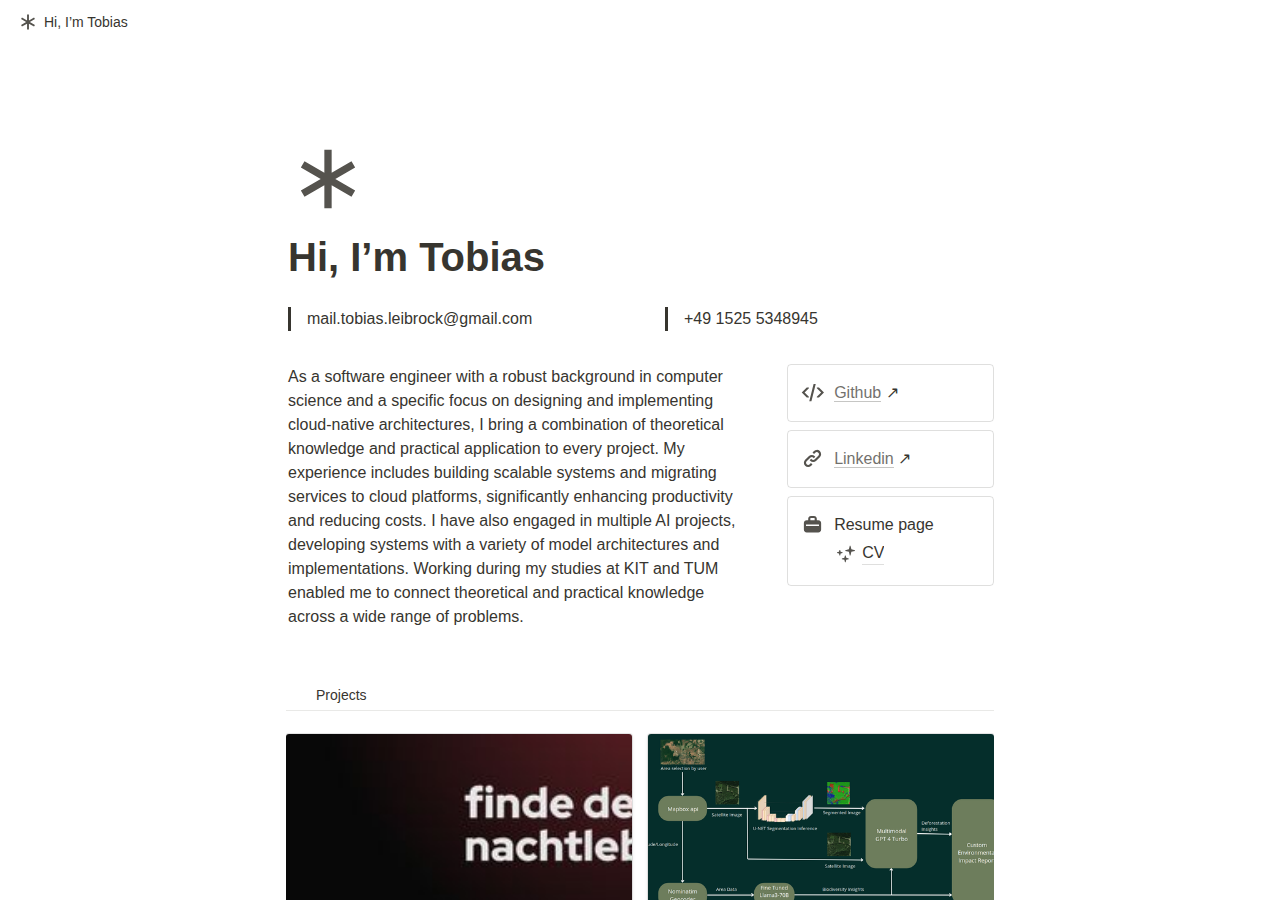
==== commit 7a505104: "publish: add cname to pipeline" ====
--- a/index.html
+++ b/index.html
@@ -30,6 +30,13 @@
 				color: rgba(199, 198, 196, 1) !important;
 			}
 		
-		</style><div class="" style="order: 3; display: flex; flex-direction: column; width: 100%; overflow: hidden;"><header style="background: white; max-width: 100vw; z-index: 100; user-select: none;"><div class="notion-topbar" style="width: 100%; max-width: 100vw; height: 44px; opacity: 1; transition: opacity 700ms ease 0s, color 700ms ease 0s; position: relative;"><div style="display: flex; justify-content: space-between; align-items: center; overflow: hidden; height: 44px; padding-left: 12px; padding-right: 10px;"><div class="notranslate shadow-cursor-breadcrumb" style="display: flex; align-items: center; line-height: 1.2; font-size: 14px; height: 100%; flex-grow: 0; margin-right: 8px; min-width: 0px;"><div role="button" style="user-select: none; transition: background 20ms ease-in 0s; cursor: pointer; display: inline-flex; align-items: center; flex-shrink: 1; white-space: nowrap; height: 24px; border-radius: 4px; font-size: 14px; line-height: 1.2; min-width: 0px; padding-left: 6px; padding-right: 6px; color: rgb(55, 53, 47);" tabindex="0"><div class="notion-record-icon notranslate" style="display: flex; align-items: center; justify-content: center; height: 20px; width: 20px; border-radius: 0.25em; flex-shrink: 0; margin-right: 6px;"><div><div style="width: 100%; height: 100%;"><img referrerpolicy="same-origin" src="assets/391df227c72373e501cd38c6191404ca78679975.svg" style="display: block; object-fit: cover; border-radius: 4px; width: 20px; height: 20px; transition: opacity 100ms ease-out 0s;"/></div></div></div><div class="notranslate" style="white-space: nowrap; overflow: hidden; text-overflow: ellipsis; max-width: 240px;">Hi, I’m Tobias</div></div></div><div style="flex-grow: 1; flex-shrink: 1;"></div><div role="button" style="user-select: none; transition: background 20ms ease-in 0s; cursor: pointer; display: inline-flex; align-items: center; flex-shrink: 0; white-space: nowrap; height: 28px; border-radius: 4px; font-size: 14px; line-height: 1.2; min-width: 0px; padding-left: 8px; padding-right: 8px; color: rgb(55, 53, 47);" tabindex="0"><svg class="search" role="graphics-symbol" style="width: 14px; height: 14px; display: block; fill: inherit; flex-shrink: 0;" viewBox="0 0 16 16"><path d="M.281 6.438c0-.875.164-1.696.492-2.461a6.484 6.484 0 011.375-2.032A6.237 6.237 0 016.64.078 6.2 6.2 0 019.11.57c.77.328 1.447.787 2.03 1.375a6.374 6.374 0 011.368 2.032c.333.765.5 1.586.5 2.46 0 .688-.107 1.342-.32 1.961a6.28 6.28 0 01-.868 1.696l3.563 3.578c.11.104.19.226.242.367.057.14.086.29.086.445 0 .22-.05.417-.149.594a1.122 1.122 0 01-1 .57c-.156 0-.307-.028-.453-.086a1.058 1.058 0 01-.382-.25l-3.586-3.585c-.5.333-1.047.596-1.641.789a6.089 6.089 0 01-1.86.28 6.237 6.237 0 01-2.468-.491 6.4 6.4 0 01-2.024-1.367A6.509 6.509 0 01.773 8.913a6.256 6.256 0 01-.492-2.476zm1.664 0c0 .65.12 1.26.36 1.828a4.775 4.775 0 001.015 1.5c.433.427.933.763 1.5 1.007a4.548 4.548 0 001.82.368c.652 0 1.261-.123 1.829-.368a4.747 4.747 0 002.508-2.507 4.567 4.567 0 00.367-1.829c0-.645-.123-1.252-.367-1.82a4.776 4.776 0 00-1.016-1.5A4.578 4.578 0 008.469 2.11a4.567 4.567 0 00-1.828-.367c-.646 0-1.253.123-1.82.367a4.667 4.667 0 00-1.5 1.008c-.433.432-.772.932-1.016 1.5a4.633 4.633 0 00-.36 1.82z"></path></svg></div><div role="button" style="user-select: none; transition: background 20ms ease-in 0s; cursor: pointer; display: inline-flex; align-items: center; flex-shrink: 0; white-space: nowrap; height: 28px; border-radius: 4px; font-size: 14px; line-height: 1.2; min-width: 0px; padding-left: 8px; padding-right: 8px; color: rgb(55, 53, 47);" tabindex="0"><svg class="duplicate" role="graphics-symbol" style="width: 15px; height: 15px; display: block; fill: inherit; flex-shrink: 0;" viewBox="0 0 16 16"><path d="M2.83887 12.1523H4.00098V13.1846C4.00098 14.6406 4.75977 15.3994 6.24316 15.3994H13.1611C14.6377 15.3994 15.4033 14.6406 15.4033 13.1846V6.21191C15.4033 4.75586 14.6377 3.99707 13.1611 3.99707H11.999V2.96484C11.999 1.50879 11.2334 0.75 9.75684 0.75H2.83887C1.3623 0.75 0.59668 1.50195 0.59668 2.96484V9.93066C0.59668 11.3936 1.3623 12.1523 2.83887 12.1523ZM2.9209 10.8125C2.28516 10.8125 1.93652 10.4844 1.93652 9.82129V3.08105C1.93652 2.41797 2.28516 2.08301 2.9209 2.08301H9.68164C10.3105 2.08301 10.666 2.41797 10.666 3.08105V3.99707H6.24316C4.75977 3.99707 4.00098 4.75586 4.00098 6.21191V10.8125H2.9209ZM6.31836 14.0596C5.68262 14.0596 5.34082 13.7314 5.34082 13.0684V6.32812C5.34082 5.66504 5.68262 5.33691 6.31836 5.33691H13.0791C13.708 5.33691 14.0635 5.66504 14.0635 6.32812V13.0684C14.0635 13.7314 13.708 14.0596 13.0791 14.0596H6.31836Z"></path></svg></div><div aria-label="More actions" role="button" style="user-select: none; transition: background 20ms ease-in 0s; cursor: pointer; display: flex; align-items: center; justify-content: center; width: 32px; height: 28px; border-radius: 4px;" tabindex="0"><svg class="ellipsis" role="graphics-symbol" style="width: 18px; height: 18px; display: block; fill: inherit; flex-shrink: 0;" viewBox="0 0 16 16"><path d="M2.887 9.014c.273 0 .52-.064.738-.192.219-.132.394-.307.526-.526.133-.219.199-.46.199-.725 0-.405-.142-.747-.424-1.025a1.41 1.41 0 00-1.04-.417c-.264 0-.505.066-.724.198a1.412 1.412 0 00-.718 1.244c0 .265.064.506.192.725.132.219.307.394.526.526.219.128.46.192.725.192zm5.113 0a1.412 1.412 0 001.244-.718c.132-.219.198-.46.198-.725 0-.405-.14-.747-.423-1.025A1.386 1.386 0 008 6.129c-.264 0-.506.066-.725.198a1.412 1.412 0 00-.718 1.244c0 .265.064.506.192.725.132.219.308.394.526.526.22.128.46.192.725.192zm5.106 0c.265 0 .506-.064.725-.192.219-.132.394-.307.526-.526.133-.219.199-.46.199-.725 0-.405-.142-.747-.424-1.025a1.394 1.394 0 00-1.026-.417 1.474 1.474 0 00-1.265.718c-.127.218-.19.46-.19.724 0 .265.063.506.19.725.133.219.308.394.527.526.223.128.47.192.738.192z"></path></svg></div><div role="button" style="user-select: none; transition: background 20ms ease-in 0s; cursor: pointer; display: inline-flex; align-items: center; justify-content: center; white-space: nowrap; border-radius: 4px; height: 32px; padding: 0px 10px; font-size: 14px; line-height: 1.2; border: 1px solid rgba(55, 53, 47, 0.16); margin-left: 8px;" tabindex="0">Built with<svg class="notionLogo" role="graphics-symbol" style="width: 14px; height: 14px; display: block; fill: inherit; flex-shrink: 0; margin-left: 6px;" viewBox="0 0 120 126"><path d="M 20.6927 21.9315C 24.5836 25.0924 26.0432 24.8512 33.3492 24.3638L 102.228 20.2279C 103.689 20.2279 102.474 18.7705 101.987 18.5283L 90.5477 10.2586C 88.3558 8.55699 85.4356 6.60818 79.8387 7.09563L 13.1433 11.9602C 10.711 12.2014 10.2251 13.4175 11.1939 14.3924L 20.6927 21.9315ZM 24.8281 37.9835L 24.8281 110.456C 24.8281 114.351 26.7745 115.808 31.1553 115.567L 106.853 111.187C 111.236 110.946 111.724 108.267 111.724 105.103L 111.724 33.1169C 111.724 29.958 110.509 28.2544 107.826 28.4976L 28.721 33.1169C 25.8018 33.3622 24.8281 34.8225 24.8281 37.9835ZM 99.5567 41.8711C 100.042 44.0622 99.5567 46.2512 97.3618 46.4974L 93.7143 47.2241L 93.7143 100.728C 90.5477 102.43 87.6275 103.403 85.1942 103.403C 81.2983 103.403 80.3226 102.186 77.4044 98.54L 53.5471 61.087L 53.5471 97.3239L 61.0964 99.0275C 61.0964 99.0275 61.0964 103.403 55.0057 103.403L 38.2148 104.377C 37.727 103.403 38.2148 100.973 39.9179 100.486L 44.2996 99.2717L 44.2996 51.36L 38.2158 50.8725C 37.728 48.6815 38.9431 45.5225 42.3532 45.2773L 60.3661 44.0631L 85.1942 82.0036L 85.1942 48.4402L 78.864 47.7136C 78.3781 45.0351 80.3226 43.0902 82.7569 42.849L 99.5567 41.8711ZM 7.5434 5.39404L 76.9175 0.285276C 85.4366 -0.445402 87.6285 0.0440428 92.983 3.93368L 115.128 19.4982C 118.782 22.1747 120 22.9034 120 25.8211L 120 111.187C 120 116.537 118.051 119.701 111.237 120.185L 30.6734 125.05C 25.5584 125.294 23.124 124.565 20.4453 121.158L 4.13735 99.9994C 1.21516 96.1048 0 93.191 0 89.7819L 0 13.903C 0 9.5279 1.94945 5.8785 7.5434 5.39404Z"></path></svg></div></div></div><div style="width: calc(100% + 0px); user-select: none;"></div></header><main class="notion-frame" style="flex-grow: 0; flex-shrink: 1; display: flex; flex-direction: column; background: white; z-index: 1; height: calc(-44px + 100vh); max-height: 100%; position: relative; width: 780px;"><div style="display: contents;"><div class="notion-scroller vertical" style="z-index: 1; display: flex; flex-direction: column; flex-grow: 1; position: relative; align-items: center; margin-right: 0px; margin-bottom: 0px; overflow: hidden auto;"><div style="position: absolute; top: 0px; left: 0px;"><div class="notion-selectable-hover-menu-item"></div></div><div class="whenContentEditable" data-content-editable-root="true" style="caret-color: rgb(55, 53, 47); width: 100%; display: flex; flex-direction: column; position: relative; align-items: center; flex-grow: 1; --whenContentEditable--WebkitUserModify: read-write-plaintext-only;"><span data-content-editable-root-tiny-selection-trap="true" style="height: 1px; width: 1px; caret-color: transparent; margin-top: -1px;"></span><div class="layout" style="padding-bottom: 30vh;"><div class="layout-full"><div class="pseudoSelection" contenteditable="false" data-content-editable-void="true" style="user-select: none; --pseudoSelection--background: transparent; width: 100%; display: flex; flex-direction: column; align-items: center; flex-shrink: 0; flex-grow: 0; z-index: 2;"></div></div><div class="layout-content"><div style="width: 100%; display: flex; flex-direction: column; align-items: center; flex-shrink: 0; flex-grow: 0;"><div style="max-width: 100%; padding-left: calc(0px + env(safe-area-inset-left)); width: 100%;"><div class="pseudoSelection" contenteditable="false" data-content-editable-void="true" style="user-select: none; --pseudoSelection--background: transparent; pointer-events: none;"><div class="notion-record-icon notranslate" style="display: flex; align-items: center; justify-content: center; height: 78px; width: 78px; border-radius: 0.25em; flex-shrink: 0; position: relative; z-index: 1; margin-left: 3px; margin-bottom: 0px; margin-top: 96px; pointer-events: auto;"><div><div style="width: 100%; height: 100%;"><img alt="Page icon" referrerpolicy="same-origin" src="assets/391df227c72373e501cd38c6191404ca78679975.svg" style="display: block; object-fit: cover; border-radius: 4px; width: 78px; height: 78px; transition: opacity 100ms ease-out 0s;"/></div></div></div><div class="notion-page-controls" style='display: flex; justify-content: flex-start; flex-wrap: wrap; margin-top: 8px; margin-bottom: 4px; margin-left: -1px; color: rgba(55, 53, 47, 0.5); font-family: ui-sans-serif, -apple-system, BlinkMacSystemFont, "Segoe UI", Helvetica, "Apple Color Emoji", Arial, sans-serif, "Segoe UI Emoji", "Segoe UI Symbol"; pointer-events: auto;'></div></div><div style="padding-right: calc(0px + env(safe-area-inset-right));"><div><div class="notion-selectable notion-page-block" data-block-id="acc54789-07ef-47cf-8473-83e2d1471121" style='color: rgb(55, 53, 47); font-weight: 700; line-height: 1.2; font-size: 40px; font-family: ui-sans-serif, -apple-system, BlinkMacSystemFont, "Segoe UI", Helvetica, "Apple Color Emoji", Arial, sans-serif, "Segoe UI Emoji", "Segoe UI Symbol"; cursor: text; display: flex; align-items: center;'><h1 contenteditable="false" data-content-editable-leaf="true" placeholder="Untitled" spellcheck="true" style="max-width: 100%; width: 100%; white-space: pre-wrap; word-break: break-word; caret-color: rgb(55, 53, 47); padding-top: 3px; padding-left: 2px; padding-right: 2px; font-size: 1em; font-weight: inherit; margin: 0px;">Hi, I’m Tobias</h1></div><div style="margin-left: 4px;"></div></div></div></div></div></div><div class="layout-content" style="min-height: 170px; padding-top: 5px;"><div class="notion-page-content" style="flex-shrink: 0; flex-grow: 1; max-width: 100%; display: flex; align-items: flex-start; flex-direction: column; font-size: 16px; line-height: 1.5; width: 100%; z-index: 4; padding-bottom: 0px; padding-left: 0px; padding-right: 0px;"><div class="notion-selectable notion-column_list-block" data-block-id="7c98cdff-1518-42fe-954b-7b6763cad769" style="width: 100%; max-width: 578px; align-self: center; margin-top: 2px; margin-bottom: 1px;"><div style="display: flex;"><div style="padding-top: 12px; padding-bottom: 12px; flex-grow: 0; flex-shrink: 0; width: calc(50% - 23px);"><div class="notion-selectable notion-column-block" data-block-id="bfeb5990-9400-4d7e-a569-83adb8467891" style="display: flex; flex-direction: column;"><div class="notion-selectable notion-quote-block" data-block-id="5710ce05-c088-4ec1-98d5-2696942a03c8" style="width: 100%; max-width: 100%; margin-top: 4px; margin-bottom: 0px;"><blockquote style="margin: 0px; font-size: 1em; padding: 3px 2px; color: inherit; fill: inherit; display: flex;"><div style="border-left: 3px solid currentcolor; padding-left: 14px; padding-right: 14px; width: 100%;"><div contenteditable="false" data-content-editable-leaf="true" placeholder="Empty quote" spellcheck="true" style="max-width: 100%; width: 100%; white-space: pre-wrap; word-break: break-word; caret-color: rgb(55, 53, 47); padding-left: 2px; padding-right: 2px;">mail.tobias.leibrock@gmail.com</div></div><div></div></blockquote></div></div></div><div style="position: relative; width: 46px; flex-grow: 0; flex-shrink: 0; transition: opacity 200ms ease-out 0s; opacity: 0;"></div><div style="padding-top: 12px; padding-bottom: 12px; flex-grow: 0; flex-shrink: 0; width: calc(50% - 23px);"><div class="notion-selectable notion-column-block" data-block-id="adcc8645-cfb6-40c8-ab34-4b49156f3366" style="display: flex; flex-direction: column;"><div class="notion-selectable notion-quote-block" data-block-id="3f2b6388-5005-4d99-a5db-a1b4267ce637" style="width: 100%; max-width: 100%; margin-top: 4px; margin-bottom: 0px;"><blockquote style="margin: 0px; font-size: 1em; padding: 3px 2px; color: inherit; fill: inherit; display: flex;"><div style="border-left: 3px solid currentcolor; padding-left: 14px; padding-right: 14px; width: 100%;"><div contenteditable="false" data-content-editable-leaf="true" placeholder="Empty quote" spellcheck="true" style="max-width: 100%; width: 100%; white-space: pre-wrap; word-break: break-word; caret-color: rgb(55, 53, 47); padding-left: 2px; padding-right: 2px;">+49 1525 5348945</div></div><div></div></blockquote></div></div></div></div></div><div class="notion-selectable notion-column_list-block" data-block-id="fc00562d-2c99-44d1-8975-8678bf6f26f5" style="width: 100%; max-width: 578px; align-self: center; margin-top: 1px; margin-bottom: 1px;"><div style="display: flex;"><div style="padding-top: 12px; padding-bottom: 12px; flex-grow: 0; flex-shrink: 0; width: calc(68.75% - 31.625px);"><div class="notion-selectable notion-column-block" data-block-id="3cf8190f-e778-4b0c-8936-d307cacd5f80" style="display: flex; flex-direction: column;"><div class="notion-selectable notion-text-block" data-block-id="0b3f5770-2182-4849-9927-0a963347cfcb" style="width: 100%; max-width: 100%; margin-top: 2px; margin-bottom: 1px;"><div style="color: inherit; fill: inherit;"><div style="display: flex;"><div contenteditable="false" data-content-editable-leaf="true" placeholder=" " spellcheck="true" style="max-width: 100%; width: 100%; white-space: pre-wrap; word-break: break-word; caret-color: rgb(55, 53, 47); padding: 3px 2px;">As a software engineer with a robust background in computer science and a specific focus on designing and implementing cloud-native architectures, I bring a combination of theoretical knowledge and practical application to every project. My experience includes building scalable systems and migrating services to cloud platforms, significantly enhancing productivity and reducing costs. I have also engaged in multiple AI projects, developing systems with a variety of model architectures and implementations. Working during my studies at KIT and TUM enabled me to connect theoretical and practical knowledge across a wide range of problems.</div><div></div></div></div></div><div class="notion-selectable notion-text-block" data-block-id="df48fe97-08d0-4413-ae04-e5b62858daed" style="width: 100%; max-width: 100%; margin-top: 1px; margin-bottom: 0px;"><div style="color: inherit; fill: inherit;"><div style="display: flex;"><div contenteditable="false" data-content-editable-leaf="true" placeholder=" " spellcheck="true" style="max-width: 100%; width: 100%; white-space: pre-wrap; word-break: break-word; caret-color: rgb(55, 53, 47); padding: 3px 2px; min-height: 1em; color: rgb(55, 53, 47); -webkit-text-fill-color: rgba(55, 53, 47, 0.5);"></div><div></div></div></div></div></div></div><div style="position: relative; width: 46px; flex-grow: 0; flex-shrink: 0; transition: opacity 200ms ease-out 0s; opacity: 0;"></div><div style="padding-top: 12px; padding-bottom: 12px; flex-grow: 0; flex-shrink: 0; width: calc(31.25% - 14.375px);"><div class="notion-selectable notion-column-block" data-block-id="b7764fd8-315c-4412-881a-27d42b3fd68e" style="display: flex; flex-direction: column;"><div class="notion-selectable notion-callout-block" data-block-id="d48b8ed7-63ca-4e4a-9cd7-26dca10740bd" style="width: 100%; max-width: 100%; margin-top: 4px; margin-bottom: 4px;"><div role="note" style="display: flex;"><div style="display: flex; width: 100%; border-radius: 4px; border: 1px solid rgba(55, 53, 47, 0.16); background-color: transparent; padding: 16px 16px 16px 12px; color: rgb(55, 53, 47);"><div><div class="notion-record-icon notranslate" style="display: flex; align-items: center; justify-content: center; height: 24px; width: 24px; border-radius: 0.25em; flex-shrink: 0;"><div><div style="width: 100%; height: 100%;"><img alt="Callout icon" referrerpolicy="same-origin" src="assets/651d48b9cfa9c3baff6f3a2ff223175f7e1385f9.svg" style="display: block; object-fit: cover; border-radius: 4px; width: 23.04px; height: 23.04px; transition: opacity 100ms ease-out 0s;"/></div></div></div></div><div style="display: flex; flex-direction: column; min-width: 0px; margin-left: 8px; width: 100%;"><div contenteditable="false" data-content-editable-leaf="true" placeholder="Type something…" spellcheck="true" style="max-width: 100%; width: 100%; white-space: pre-wrap; word-break: break-word; caret-color: rgb(55, 53, 47); padding-left: 2px; padding-right: 2px;"><a class="notion-link-token notion-focusable-token notion-enable-hover" data-token-index="0" href="https://github.com/tobiasleibrock" rel="noopener noreferrer" style="cursor:pointer;color:inherit;word-wrap:break-word;text-decoration:inherit" tabindex="0"><span class="link-annotation-d48b8ed7-63ca-4e4a-9cd7-26dca10740bd--1381411659" style="border-bottom:0.05em solid;border-color:rgba(55,53,47,.4);opacity:0.7">Github</span></a> ↗︎</div></div></div><div></div></div></div><div class="notion-selectable notion-callout-block" data-block-id="76fc2ff0-42f9-4b27-bac2-ee75a9f233c8" style="width: 100%; max-width: 100%; margin-top: 4px; margin-bottom: 4px;"><div role="note" style="display: flex;"><div style="display: flex; width: 100%; border-radius: 4px; border: 1px solid rgba(55, 53, 47, 0.16); background-color: transparent; padding: 16px 16px 16px 12px; color: rgb(55, 53, 47);"><div><div class="notion-record-icon notranslate" style="display: flex; align-items: center; justify-content: center; height: 24px; width: 24px; border-radius: 0.25em; flex-shrink: 0;"><div><div style="width: 100%; height: 100%;"><img alt="Callout icon" referrerpolicy="same-origin" src="assets/47ea8454d6c8e38b6b3c96231f959e54ac381583.svg" style="display: block; object-fit: cover; border-radius: 4px; width: 23.04px; height: 23.04px; transition: opacity 100ms ease-out 0s;"/></div></div></div></div><div style="display: flex; flex-direction: column; min-width: 0px; margin-left: 8px; width: 100%;"><div contenteditable="false" data-content-editable-leaf="true" placeholder="Type something…" spellcheck="true" style="max-width: 100%; width: 100%; white-space: pre-wrap; word-break: break-word; caret-color: rgb(55, 53, 47); padding-left: 2px; padding-right: 2px;"><a class="notion-link-token notion-focusable-token notion-enable-hover" data-token-index="0" href="https://www.linkedin.com/in/tobiasleibrock/" rel="noopener noreferrer" style="cursor:pointer;color:inherit;word-wrap:break-word;text-decoration:inherit" tabindex="0"><span class="link-annotation-76fc2ff0-42f9-4b27-bac2-ee75a9f233c8-940959474" style="border-bottom:0.05em solid;border-color:rgba(55,53,47,.4);opacity:0.7">Linkedin</span></a> ↗︎</div></div></div><div></div></div></div><div class="notion-selectable notion-callout-block" data-block-id="01682f2b-cc3e-48b5-85be-c076a8c43043" style="width: 100%; max-width: 100%; margin-top: 4px; margin-bottom: 0px;"><div role="note" style="display: flex;"><div style="display: flex; width: 100%; border-radius: 4px; border: 1px solid rgba(55, 53, 47, 0.16); background-color: transparent; padding: 16px 16px 16px 12px; color: rgb(55, 53, 47);"><div><div class="notion-record-icon notranslate" style="display: flex; align-items: center; justify-content: center; height: 24px; width: 24px; border-radius: 0.25em; flex-shrink: 0;"><div><div style="width: 100%; height: 100%;"><img alt="Callout icon" referrerpolicy="same-origin" src="assets/68cb33d1782c5156451e62d7e5def3e767d739ae.svg" style="display: block; object-fit: cover; border-radius: 4px; width: 23.04px; height: 23.04px; transition: opacity 100ms ease-out 0s;"/></div></div></div></div><div style="display: flex; flex-direction: column; min-width: 0px; margin-left: 8px; width: 100%;"><div contenteditable="false" data-content-editable-leaf="true" placeholder="Type something…" spellcheck="true" style="max-width: 100%; width: 100%; white-space: pre-wrap; word-break: break-word; caret-color: rgb(55, 53, 47); padding-left: 2px; padding-right: 2px;">Resume page</div><div class="notion-selectable notion-page-block" data-block-id="78cc2e24-2b60-46cd-8013-322152ed14c0" style="width: 100%; max-width: 100%; margin-top: 2px; margin-bottom: 0px;"><div class="pseudoSelection" contenteditable="false" data-content-editable-void="true" style="user-select: none; --pseudoSelection--background: transparent;"><a href="cv.html" rel="noopener noreferrer" role="link" style="display: block; color: inherit; text-decoration: none; user-select: none; transition: background 20ms ease-in 0s; cursor: pointer; border-radius: 4px; fill: inherit;"><div style="display: flex; align-items: center; width: 100%;"><div style="flex: 1 1 0px; min-width: 1px; padding-top: 3px; padding-bottom: 3px; padding-left: 2px;"><div style="display: flex; align-items: center;"><div style="position: relative; width: 24px; height: 24px; margin-right: 4px;"><div class="notion-record-icon notranslate" style="display: flex; align-items: center; justify-content: center; height: 100%; width: 100%; border-radius: 0.25em; flex-shrink: 0;"><div><div style="width: 100%; height: 100%;"><img referrerpolicy="same-origin" src="assets/b796e0f43239a278c3a5c8fe546e4e5eb5814995.svg" style="display: block; object-fit: cover; border-radius: 4px; width: 22px; height: 22px; transition: opacity 100ms ease-out 0s;"/></div></div></div></div><div class="notranslate" style="white-space: nowrap; overflow: hidden; text-overflow: ellipsis; font-weight: 500; line-height: 1.3; border-bottom: 1px solid rgba(55, 53, 47, 0.16);">CV</div></div></div><div class="pseudoSelection" contenteditable="false" data-content-editable-void="true" data-text-edit-side="end" style="user-select: none; --pseudoSelection--background: transparent; margin-left: 4px; display: flex; align-items: center; justify-content: center; flex-grow: 0; flex-shrink: 0; min-height: calc(1.5em + 6px);"><div style="width: 28px;"></div></div></div></a></div></div></div></div><div></div></div></div></div></div></div></div><div class="notion-selectable notion-collection_view-block" data-block-id="16e518f0-285e-4fb1-b10b-60442e8a190a" style="width: 770px; max-width: 770px; align-self: center; margin-top: 1px; margin-bottom: 1px;"><div style="position: relative;"></div><div contenteditable="false" data-content-editable-void="true" style="min-height: 40px; padding-left: 96px; padding-right: 96px; flex-shrink: 0;"><div class="notion-selectable notion-collection_view-block" data-block-id="16e518f0-285e-4fb1-b10b-60442e8a190a"><div style="display: flex; align-items: center; height: 40px; box-shadow: rgb(233, 233, 231) 0px -1px 0px inset; left: 96px; width: 100%;"><div role="tablist" style="display: flex; align-items: center; height: 100%; flex-grow: 1;"><div class="notion-collection-view-tab-button" style="display: flex; align-items: center; background: none; height: 100%;"><div aria-selected="true" role="tab" style="user-select: none; transition: background 20ms ease-in 0s; cursor: pointer; display: flex; align-items: center; flex-shrink: 0; white-space: nowrap; height: 28px; border-radius: 4px; font-size: 14px; line-height: 1.2; min-width: 0px; padding-left: 8px; padding-right: 8px; color: rgb(55, 53, 47); font-weight: 500; max-width: 220px;" tabindex="0"><div style='width: 16px; height: 16px; transform: scale(1.2); mask: url("/icons/asterisk_gray.svg?mode=light") center center no-repeat; background-color: rgb(55, 53, 47); fill: rgb(55, 53, 47); margin-right: 6px;'></div><span style="white-space: nowrap; overflow: hidden; text-overflow: ellipsis; margin-top: 1px;">Projects</span></div></div></div><div style="display: flex; align-items: center; gap: 2px; opacity: 0;"><div style="position: relative;"><div aria-label="Filter" role="button" style="user-select: none; transition: background 20ms ease-in 0s; cursor: pointer; display: flex; align-items: center; justify-content: center; flex-shrink: 0; border-radius: 4px; height: 28px; width: 28px; padding: 6px; font-size: 14px; color: rgba(55, 53, 47, 0.45); fill: rgba(55, 53, 47, 0.45); font-weight: 400; line-height: 1;" tabindex="0"><svg class="filter" role="graphics-symbol" style="width: 16px; display: block; fill: rgba(55, 53, 47, 0.45); flex-shrink: 0;" viewBox="0 0 16 16"><path clip-rule="evenodd" d="M2 4C2 3.58579 2.33579 3.25 2.75 3.25H13.25C13.6642 3.25 14 3.58579 14 4C14 4.41421 13.6642 4.75 13.25 4.75H2.75C2.33579 4.75 2 4.41421 2 4Z" fill-rule="evenodd"></path><path clip-rule="evenodd" d="M3.75 8C3.75 7.58579 4.08579 7.25 4.5 7.25H11.5C11.9142 7.25 12.25 7.58579 12.25 8C12.25 8.41421 11.9142 8.75 11.5 8.75H4.5C4.08579 8.75 3.75 8.41421 3.75 8Z" fill-rule="evenodd"></path><path clip-rule="evenodd" d="M5.5 12C5.5 11.5858 5.83579 11.25 6.25 11.25H9.75C10.1642 11.25 10.5 11.5858 10.5 12C10.5 12.4142 10.1642 12.75 9.75 12.75H6.25C5.83579 12.75 5.5 12.4142 5.5 12Z" fill-rule="evenodd"></path></svg></div></div><div style="position: relative;"><div aria-label="Sort" role="button" style="user-select: none; transition: background 20ms ease-in 0s; cursor: pointer; display: flex; align-items: center; justify-content: center; flex-shrink: 0; border-radius: 4px; height: 28px; width: 28px; padding: 6px; font-size: 14px; color: rgba(55, 53, 47, 0.45); fill: rgba(55, 53, 47, 0.45); font-weight: 400; line-height: 1;" tabindex="0"><svg class="sortPadded" role="graphics-symbol" style="width: 21px; display: block; fill: rgba(55, 53, 47, 0.45); flex-shrink: 0;" viewBox="0 0 24 24"><path d="M7.50879 5.80273L4.06348 9.32324C3.92676 9.4668 3.83789 9.67188 3.83789 9.85645C3.83789 10.2803 4.13184 10.5674 4.54883 10.5674C4.75391 10.5674 4.91797 10.499 5.04785 10.3623L6.46289 8.89941L7.37891 7.83984L7.32422 9.30273V17.8477C7.32422 18.2715 7.625 18.5723 8.04199 18.5723C8.45898 18.5723 8.75977 18.2715 8.75977 17.8477V9.30273L8.70508 7.83984L9.62793 8.89941L11.0361 10.3623C11.166 10.499 11.3369 10.5674 11.5352 10.5674C11.9521 10.5674 12.2461 10.2803 12.2461 9.85645C12.2461 9.67188 12.1641 9.4668 12.0205 9.32324L8.58203 5.80273C8.28125 5.48828 7.80957 5.48145 7.50879 5.80273ZM16.4912 18.3398L19.9365 14.8057C20.0732 14.6689 20.1621 14.4639 20.1621 14.2793C20.1621 13.8555 19.8682 13.5684 19.4512 13.5684C19.2461 13.5684 19.082 13.6367 18.9453 13.7734L17.5371 15.2295L16.6211 16.2959L16.6758 14.833V6.28809C16.6758 5.87109 16.375 5.56348 15.958 5.56348C15.541 5.56348 15.2334 5.87109 15.2334 6.28809V14.833L15.2881 16.2959L14.3721 15.2295L12.9639 13.7734C12.8271 13.6367 12.6631 13.5684 12.4648 13.5684C12.0479 13.5684 11.7539 13.8555 11.7539 14.2793C11.7539 14.4639 11.8359 14.6689 11.9727 14.8057L15.418 18.3398C15.7188 18.6475 16.1904 18.6543 16.4912 18.3398Z"></path></svg></div></div><div aria-label="Search" role="button" style="user-select: none; transition: background 20ms ease-in 0s; cursor: pointer; display: flex; align-items: center; justify-content: center; flex-shrink: 0; border-radius: 4px; height: 28px; width: 28px; padding: 6px; font-size: 14px; color: rgba(55, 53, 47, 0.45); fill: rgba(55, 53, 47, 0.45); font-weight: 400; line-height: 1;" tabindex="0"><svg class="collectionSearch" role="graphics-symbol" style="width: 14px; display: block; fill: rgba(55, 53, 47, 0.45); flex-shrink: 0;" viewBox="0 0 16 16"><path d="M0 6.35938C0 9.86719 2.85156 12.7188 6.35938 12.7188C7.66406 12.7188 8.85938 12.3203 9.85938 11.6406L13.4531 15.2344C13.6719 15.4609 13.9766 15.5625 14.2812 15.5625C14.9453 15.5625 15.4219 15.0625 15.4219 14.4141C15.4219 14.1016 15.3125 13.8125 15.1016 13.5938L11.5312 10.0156C12.2734 8.99219 12.7188 7.72656 12.7188 6.35938C12.7188 2.85156 9.86719 0 6.35938 0C2.85156 0 0 2.85156 0 6.35938ZM1.65625 6.35938C1.65625 3.76562 3.75781 1.65625 6.35938 1.65625C8.95312 1.65625 11.0625 3.76562 11.0625 6.35938C11.0625 8.95312 8.95312 11.0625 6.35938 11.0625C3.75781 11.0625 1.65625 8.95312 1.65625 6.35938Z"></path></svg></div><a aria-label="Open as full page" href="16e518f0285e4fb1b10b60442e8a190.html" rel="noopener noreferrer" role="link" style="display: flex; color: rgba(55, 53, 47, 0.45); text-decoration: none; user-select: none; transition: background 20ms ease-in 0s; cursor: pointer; align-items: center; justify-content: center; flex-shrink: 0; border-radius: 4px; height: 28px; width: 28px; padding: 6px; font-size: 14px; fill: rgba(55, 53, 47, 0.45); font-weight: 400; line-height: 1;"><svg class="openAsPageThick" role="graphics-symbol" style="width: 16px; height: 14px; display: block; fill: rgba(55, 53, 47, 0.45); flex-shrink: 0;" viewBox="0 0 16 16"><path d="M2.16895 7.19629C2.59277 7.19629 2.90723 6.88867 2.90723 6.45801V5.96582L2.75684 3.81934L4.35645 5.50098L6.3252 7.4834C6.46875 7.63379 6.65332 7.70215 6.85156 7.70215C7.30957 7.70215 7.6377 7.39453 7.6377 6.93652C7.6377 6.72461 7.55566 6.54004 7.41211 6.39648L5.43652 4.4209L3.74805 2.82129L5.91504 2.96484H6.44141C6.86523 2.96484 7.18652 2.65723 7.18652 2.22656C7.18652 1.7959 6.87207 1.48145 6.44141 1.48145L2.64746 1.48145C1.86816 1.48145 1.41699 1.93262 1.41699 2.71875L1.41699 6.45801C1.41699 6.88184 1.73828 7.19629 2.16895 7.19629ZM9.55176 14.6543H13.3389C14.125 14.6543 14.5762 14.2031 14.5762 13.417V9.67773C14.5762 9.25391 14.2549 8.93945 13.8242 8.93945C13.4004 8.93945 13.0859 9.24707 13.0859 9.67773V10.1699L13.2295 12.3164L11.6299 10.6348L9.66113 8.65234C9.52441 8.50195 9.33984 8.43359 9.1416 8.43359C8.68359 8.43359 8.35547 8.74121 8.35547 9.19922C8.35547 9.41113 8.43066 9.5957 8.57422 9.73926L10.5566 11.7148L12.2383 13.3145L10.0781 13.1709H9.55176C9.12793 13.1709 8.80664 13.4785 8.80664 13.9092C8.80664 14.3398 9.12109 14.6543 9.55176 14.6543Z"></path></svg></a><div><div aria-label="Edit view layout, grouping and more..." class="notion-collection-edit-view" role="button" style="user-select: none; transition: background 20ms ease-in 0s; cursor: pointer; display: flex; align-items: center; justify-content: center; flex-shrink: 0; border-radius: 4px; height: 28px; width: 28px; padding: 6px; font-size: 14px; color: rgba(55, 53, 47, 0.45); fill: rgba(55, 53, 47, 0.45); font-weight: 400; line-height: 1;" tabindex="0"><svg class="dots" role="graphics-symbol" style="height: 3px; display: block; fill: rgba(55, 53, 47, 0.45); flex-shrink: 0;" viewBox="0 0 13 3"><g><path d="M3,1.5A1.5,1.5,0,1,1,1.5,0,1.5,1.5,0,0,1,3,1.5Z"></path><path d="M8,1.5A1.5,1.5,0,1,1,6.5,0,1.5,1.5,0,0,1,8,1.5Z"></path><path d="M13,1.5A1.5,1.5,0,1,1,11.5,0,1.5,1.5,0,0,1,13,1.5Z"></path></g></svg></div></div></div></div></div><div style="left: 96px; width: 100%;"></div></div><div contenteditable="false" data-content-editable-void="true" style="flex-grow: 1; flex-shrink: 0; display: flex; flex-direction: column; max-height: inherit;"><div style="position: relative;"><div class="notion-scroller horizontal notion-collection-view-body" style="z-index: 1; flex-grow: 1; flex-shrink: 0; height: 100%; overflow: auto hidden; margin-right: 0px; margin-bottom: 0px;"><div class="notion-gallery-view" style="padding-bottom: 0px; padding-left: 96px; padding-right: 96px; min-width: 708px;"><div class="notion-selectable notion-collection_view-block" data-block-id="16e518f0-285e-4fb1-b10b-60442e8a190a"><div><div style="display: grid; position: relative; grid-template-columns: repeat(auto-fill, minmax(320px, 1fr)); gap: 16px; padding-top: 16px; padding-bottom: 4px;"><div style="width: 4px; position: absolute; top: 16px; bottom: 4px;"><div class="notion-selectable notion-collection_view-block" data-block-id="16e518f0-285e-4fb1-b10b-60442e8a190a" style="width: 100%; height: 100%;"></div></div><div class="notion-selectable notion-page-block notion-collection-item" data-block-id="346776dd-2d8a-4e31-9e2c-f1a88697066b"><a href="nightlyfe-intelligent-event-platform.html" rel="noopener noreferrer" role="link" style="display: flex; color: inherit; text-decoration: none; user-select: none; transition: background 100ms ease-out 0s; cursor: pointer; box-shadow: rgba(15, 15, 15, 0.1) 0px 0px 0px 1px, rgba(15, 15, 15, 0.1) 0px 2px 4px; border-radius: 3px; background: white; overflow: hidden; position: static; height: 100%; flex-direction: column;"><div style="position: relative; width: 100%;"><div style="width: 100%; cursor: inherit;"><div style="height: 180px; position: relative; pointer-events: none; overflow: hidden;"><div style="width: 100%; height: 100%;"><img loading="lazy" referrerpolicy="same-origin" src="assets/ba9fa6ceaa2d742032862c7ea1e6041d3db3de18.jpg" style="display: block; object-fit: cover; border-radius: 1px 1px 0px 0px; width: 100%; height: 180px; object-position: center 64.18%;"/></div><div style="position: absolute; left: 0px; right: 0px; bottom: 0px; border-bottom: 1px solid rgba(55, 53, 47, 0.09);"></div></div></div><div aria-hidden="true" style='background: rgba(0, 0, 0, 0.4); border-radius: 4px; color: white; font-size: 12px; font-family: ui-sans-serif, -apple-system, BlinkMacSystemFont, "Segoe UI", Helvetica, "Apple Color Emoji", Arial, sans-serif, "Segoe UI Emoji", "Segoe UI Symbol"; width: 180px; left: calc(50% - 90px); padding: 0.3em 1.5em; pointer-events: none; position: absolute; top: calc(50% - 10px); text-align: center; opacity: 0;'>Drag image to reposition</div><div style='color: rgba(55, 53, 47, 0.65); fill: rgba(55, 53, 47, 0.65); font-size: 12px; background: white; box-shadow: rgba(15, 15, 15, 0.1) 0px 0px 0px 1px, rgba(15, 15, 15, 0.1) 0px 2px 4px; display: flex; white-space: nowrap; border-radius: 4px; max-width: calc(100% - 16px); min-height: 24px; overflow: hidden; pointer-events: none; opacity: 0; font-family: ui-sans-serif, -apple-system, BlinkMacSystemFont, "Segoe UI", Helvetica, "Apple Color Emoji", Arial, sans-serif, "Segoe UI Emoji", "Segoe UI Symbol"; position: absolute; right: 8px; z-index: 2; top: 8px;'><div role="button" style="user-select: none; transition: background 20ms ease-in 0s; cursor: pointer; display: flex; align-items: center; justify-content: center; padding: 4px 6px; border-right: none; font-weight: 500; color: rgba(55, 53, 47, 0.65); fill: rgba(55, 53, 47, 0.65);" tabindex="0"><svg class="dots" role="graphics-symbol" style="width: 14px; height: 14px; display: block; fill: inherit; flex-shrink: 0;" viewBox="0 0 13 3"><g><path d="M3,1.5A1.5,1.5,0,1,1,1.5,0,1.5,1.5,0,0,1,3,1.5Z"></path><path d="M8,1.5A1.5,1.5,0,1,1,6.5,0,1.5,1.5,0,0,1,8,1.5Z"></path><path d="M13,1.5A1.5,1.5,0,1,1,11.5,0,1.5,1.5,0,0,1,13,1.5Z"></path></g></svg></div></div></div><div style="width: 100%; display: flex; padding: 8px 10px 6px; position: relative;"><div class="notion-record-icon notranslate" style="display: flex; align-items: center; justify-content: center; height: 18px; width: 18px; border-radius: 0.25em; flex-shrink: 0; float: left; margin-top: 2px; margin-right: 4px; margin-left: -2px;"><span role="img"><svg class="page" role="graphics-symbol" style="width: 16.2px; height: 16.2px; display: block; fill: rgb(145, 145, 142); flex-shrink: 0;" viewBox="0 0 16 16"><path d="M4.35645 15.4678H11.6367C13.0996 15.4678 13.8584 14.6953 13.8584 13.2256V7.02539C13.8584 6.0752 13.7354 5.6377 13.1406 5.03613L9.55176 1.38574C8.97754 0.804688 8.50586 0.667969 7.65137 0.667969H4.35645C2.89355 0.667969 2.13477 1.44043 2.13477 2.91016V13.2256C2.13477 14.7021 2.89355 15.4678 4.35645 15.4678ZM4.46582 14.1279C3.80273 14.1279 3.47461 13.7793 3.47461 13.1436V2.99219C3.47461 2.36328 3.80273 2.00781 4.46582 2.00781H7.37793V5.75391C7.37793 6.73145 7.86328 7.20312 8.83398 7.20312H12.5186V13.1436C12.5186 13.7793 12.1836 14.1279 11.5205 14.1279H4.46582ZM8.95703 6.02734C8.67676 6.02734 8.56055 5.9043 8.56055 5.62402V2.19238L12.334 6.02734H8.95703ZM10.4336 9.00098H5.42969C5.16992 9.00098 4.98535 9.19238 4.98535 9.43164C4.98535 9.67773 5.16992 9.86914 5.42969 9.86914H10.4336C10.6797 9.86914 10.8643 9.67773 10.8643 9.43164C10.8643 9.19238 10.6797 9.00098 10.4336 9.00098ZM10.4336 11.2979H5.42969C5.16992 11.2979 4.98535 11.4893 4.98535 11.7354C4.98535 11.9746 5.16992 12.1592 5.42969 12.1592H10.4336C10.6797 12.1592 10.8643 11.9746 10.8643 11.7354C10.8643 11.4893 10.6797 11.2979 10.4336 11.2979Z"></path></svg></span></div><div contenteditable="false" data-content-editable-leaf="true" placeholder="Untitled" spellcheck="true" style="max-width: 100%; width: auto; white-space: pre-wrap; word-break: break-word; caret-color: rgb(55, 53, 47); font-size: 14px; line-height: 1.5; min-height: 21px; font-weight: 500; pointer-events: none;">Nightlyfe - <span class="notion-enable-hover" data-token-index="1" style="text-decoration:none;color:inherit">Intelligent Event Platform</span></div></div><div style="padding-top: 0px; padding-bottom: 10px;"><div style="position: relative; display: flex; overflow: hidden; align-items: center; border-radius: 5px; margin: 0px 6px 2px; padding: 0px 5px; font-size: 12px; min-height: 24px; white-space: normal; min-width: fit-content; width: fit-content;"><div style="line-height: 1.5; white-space: pre-wrap; word-break: break-word; overflow: hidden;"><span>Mobile and web app to find, discover and share clubs and events across Germany.</span></div></div><div style="position: relative; display: flex; overflow: hidden; align-items: center; border-radius: 5px; margin: 0px 6px 2px; padding: 0px 5px; font-size: 12px; min-height: 24px; white-space: normal; min-width: fit-content; width: fit-content;"><div style="display: flex; min-width: 0px; flex-shrink: 0; flex-wrap: wrap; width: 100%; gap: 4px 6px;"><div style="display: flex; align-items: center; flex-shrink: 0; min-width: 0px; max-width: 100%; height: 18px; border-radius: 3px; padding-left: 6px; padding-right: 6px; font-size: 12px; line-height: 120%; color: rgb(76, 35, 55); background: rgb(245, 224, 233); margin: 0px; white-space: nowrap; overflow: hidden; text-overflow: ellipsis;"><div style="white-space: nowrap; overflow: hidden; text-overflow: ellipsis; display: inline-flex; align-items: center; height: 18px; line-height: 18px;"><span style="white-space: nowrap; overflow: hidden; text-overflow: ellipsis;">Full Stack</span></div></div><div style="display: flex; align-items: center; flex-shrink: 0; min-width: 0px; max-width: 100%; height: 18px; border-radius: 3px; padding-left: 6px; padding-right: 6px; font-size: 12px; line-height: 120%; color: rgb(76, 35, 55); background: rgb(245, 224, 233); margin: 0px; white-space: nowrap; overflow: hidden; text-overflow: ellipsis;"><div style="white-space: nowrap; overflow: hidden; text-overflow: ellipsis; display: inline-flex; align-items: center; height: 18px; line-height: 18px;"><span style="white-space: nowrap; overflow: hidden; text-overflow: ellipsis;">Cloud</span></div></div><div style="display: flex; align-items: center; flex-shrink: 0; min-width: 0px; max-width: 100%; height: 18px; border-radius: 3px; padding-left: 6px; padding-right: 6px; font-size: 12px; line-height: 120%; color: rgb(73, 41, 14); background: rgb(250, 222, 201); margin: 0px; white-space: nowrap; overflow: hidden; text-overflow: ellipsis;"><div style="white-space: nowrap; overflow: hidden; text-overflow: ellipsis; display: inline-flex; align-items: center; height: 18px; line-height: 18px;"><span style="white-space: nowrap; overflow: hidden; text-overflow: ellipsis;">DevOps</span></div></div></div></div></div></a></div><div class="notion-selectable notion-page-block notion-collection-item" data-block-id="5c9cba1c-ddb9-473b-9b67-d06f1c8df39f"><a href="terrawatch-machine-learning-for-deforestation-detection.html" rel="noopener noreferrer" role="link" style="display: flex; color: inherit; text-decoration: none; user-select: none; transition: background 100ms ease-out 0s; cursor: pointer; box-shadow: rgba(15, 15, 15, 0.1) 0px 0px 0px 1px, rgba(15, 15, 15, 0.1) 0px 2px 4px; border-radius: 3px; background: white; overflow: hidden; position: static; height: 100%; flex-direction: column;"><div style="position: relative; width: 100%;"><div style="width: 100%; cursor: inherit;"><div style="height: 180px; position: relative; pointer-events: none; overflow: hidden;"><div style="width: 100%; height: 100%;"><img loading="lazy" referrerpolicy="same-origin" src="assets/ace44e53ddca4cae9a840a040066e802d2cf7a4a.jpg" style="display: block; object-fit: cover; border-radius: 1px 1px 0px 0px; width: 100%; height: 180px; object-position: center 50%;"/></div><div style="position: absolute; left: 0px; right: 0px; bottom: 0px; border-bottom: 1px solid rgba(55, 53, 47, 0.09);"></div></div></div><div aria-hidden="true" style='background: rgba(0, 0, 0, 0.4); border-radius: 4px; color: white; font-size: 12px; font-family: ui-sans-serif, -apple-system, BlinkMacSystemFont, "Segoe UI", Helvetica, "Apple Color Emoji", Arial, sans-serif, "Segoe UI Emoji", "Segoe UI Symbol"; width: 180px; left: calc(50% - 90px); padding: 0.3em 1.5em; pointer-events: none; position: absolute; top: calc(50% - 10px); text-align: center; opacity: 0;'>Drag image to reposition</div><div style='color: rgba(55, 53, 47, 0.65); fill: rgba(55, 53, 47, 0.65); font-size: 12px; background: white; box-shadow: rgba(15, 15, 15, 0.1) 0px 0px 0px 1px, rgba(15, 15, 15, 0.1) 0px 2px 4px; display: flex; white-space: nowrap; border-radius: 4px; max-width: calc(100% - 16px); min-height: 24px; overflow: hidden; pointer-events: none; opacity: 0; font-family: ui-sans-serif, -apple-system, BlinkMacSystemFont, "Segoe UI", Helvetica, "Apple Color Emoji", Arial, sans-serif, "Segoe UI Emoji", "Segoe UI Symbol"; position: absolute; right: 8px; z-index: 2; top: 8px;'><div role="button" style="user-select: none; transition: background 20ms ease-in 0s; cursor: pointer; display: flex; align-items: center; justify-content: center; padding: 4px 6px; border-right: none; font-weight: 500; color: rgba(55, 53, 47, 0.65); fill: rgba(55, 53, 47, 0.65);" tabindex="0"><svg class="dots" role="graphics-symbol" style="width: 14px; height: 14px; display: block; fill: inherit; flex-shrink: 0;" viewBox="0 0 13 3"><g><path d="M3,1.5A1.5,1.5,0,1,1,1.5,0,1.5,1.5,0,0,1,3,1.5Z"></path><path d="M8,1.5A1.5,1.5,0,1,1,6.5,0,1.5,1.5,0,0,1,8,1.5Z"></path><path d="M13,1.5A1.5,1.5,0,1,1,11.5,0,1.5,1.5,0,0,1,13,1.5Z"></path></g></svg></div></div></div><div style="width: 100%; display: flex; padding: 8px 10px 10px; position: relative;"><div class="notion-record-icon notranslate" style="display: flex; align-items: center; justify-content: center; height: 18px; width: 18px; border-radius: 0.25em; flex-shrink: 0; float: left; margin-top: 2px; margin-right: 4px; margin-left: -2px;"><span role="img"><svg class="page" role="graphics-symbol" style="width: 16.2px; height: 16.2px; display: block; fill: rgb(145, 145, 142); flex-shrink: 0;" viewBox="0 0 16 16"><path d="M4.35645 15.4678H11.6367C13.0996 15.4678 13.8584 14.6953 13.8584 13.2256V7.02539C13.8584 6.0752 13.7354 5.6377 13.1406 5.03613L9.55176 1.38574C8.97754 0.804688 8.50586 0.667969 7.65137 0.667969H4.35645C2.89355 0.667969 2.13477 1.44043 2.13477 2.91016V13.2256C2.13477 14.7021 2.89355 15.4678 4.35645 15.4678ZM4.46582 14.1279C3.80273 14.1279 3.47461 13.7793 3.47461 13.1436V2.99219C3.47461 2.36328 3.80273 2.00781 4.46582 2.00781H7.37793V5.75391C7.37793 6.73145 7.86328 7.20312 8.83398 7.20312H12.5186V13.1436C12.5186 13.7793 12.1836 14.1279 11.5205 14.1279H4.46582ZM8.95703 6.02734C8.67676 6.02734 8.56055 5.9043 8.56055 5.62402V2.19238L12.334 6.02734H8.95703ZM10.4336 9.00098H5.42969C5.16992 9.00098 4.98535 9.19238 4.98535 9.43164C4.98535 9.67773 5.16992 9.86914 5.42969 9.86914H10.4336C10.6797 9.86914 10.8643 9.67773 10.8643 9.43164C10.8643 9.19238 10.6797 9.00098 10.4336 9.00098ZM10.4336 11.2979H5.42969C5.16992 11.2979 4.98535 11.4893 4.98535 11.7354C4.98535 11.9746 5.16992 12.1592 5.42969 12.1592H10.4336C10.6797 12.1592 10.8643 11.9746 10.8643 11.7354C10.8643 11.4893 10.6797 11.2979 10.4336 11.2979Z"></path></svg></span></div><div contenteditable="false" data-content-editable-leaf="true" placeholder="Untitled" spellcheck="true" style="max-width: 100%; width: auto; white-space: pre-wrap; word-break: break-word; caret-color: rgb(55, 53, 47); font-size: 14px; line-height: 1.5; min-height: 21px; font-weight: 500; pointer-events: none;">TerraWatch - Machine Learning for Deforestation Detection</div></div></a></div><div class="notion-selectable notion-page-block notion-collection-item" data-block-id="f8e71168-0f3b-4cc9-8fdf-f50b96af6232"><a href="peach-automatic-openapi-tester.html" rel="noopener noreferrer" role="link" style="display: flex; color: inherit; text-decoration: none; user-select: none; transition: background 100ms ease-out 0s; cursor: pointer; box-shadow: rgba(15, 15, 15, 0.1) 0px 0px 0px 1px, rgba(15, 15, 15, 0.1) 0px 2px 4px; border-radius: 3px; background: white; overflow: hidden; position: static; height: 100%; flex-direction: column;"><div style="position: relative; width: 100%;"><div style="width: 100%; cursor: inherit;"><div style="height: 180px; position: relative; pointer-events: none; overflow: hidden;"><div style="width: 100%; height: 100%;"><img loading="lazy" referrerpolicy="same-origin" src="assets/ace44e53ddca4cae9a840a040066e802d2cf7a4a.jpg" style="display: block; object-fit: cover; border-radius: 1px 1px 0px 0px; width: 100%; height: 180px; object-position: center 50%;"/></div><div style="position: absolute; left: 0px; right: 0px; bottom: 0px; border-bottom: 1px solid rgba(55, 53, 47, 0.09);"></div></div></div><div aria-hidden="true" style='background: rgba(0, 0, 0, 0.4); border-radius: 4px; color: white; font-size: 12px; font-family: ui-sans-serif, -apple-system, BlinkMacSystemFont, "Segoe UI", Helvetica, "Apple Color Emoji", Arial, sans-serif, "Segoe UI Emoji", "Segoe UI Symbol"; width: 180px; left: calc(50% - 90px); padding: 0.3em 1.5em; pointer-events: none; position: absolute; top: calc(50% - 10px); text-align: center; opacity: 0;'>Drag image to reposition</div><div style='color: rgba(55, 53, 47, 0.65); fill: rgba(55, 53, 47, 0.65); font-size: 12px; background: white; box-shadow: rgba(15, 15, 15, 0.1) 0px 0px 0px 1px, rgba(15, 15, 15, 0.1) 0px 2px 4px; display: flex; white-space: nowrap; border-radius: 4px; max-width: calc(100% - 16px); min-height: 24px; overflow: hidden; pointer-events: none; opacity: 0; font-family: ui-sans-serif, -apple-system, BlinkMacSystemFont, "Segoe UI", Helvetica, "Apple Color Emoji", Arial, sans-serif, "Segoe UI Emoji", "Segoe UI Symbol"; position: absolute; right: 8px; z-index: 2; top: 8px;'><div role="button" style="user-select: none; transition: background 20ms ease-in 0s; cursor: pointer; display: flex; align-items: center; justify-content: center; padding: 4px 6px; border-right: none; font-weight: 500; color: rgba(55, 53, 47, 0.65); fill: rgba(55, 53, 47, 0.65);" tabindex="0"><svg class="dots" role="graphics-symbol" style="width: 14px; height: 14px; display: block; fill: inherit; flex-shrink: 0;" viewBox="0 0 13 3"><g><path d="M3,1.5A1.5,1.5,0,1,1,1.5,0,1.5,1.5,0,0,1,3,1.5Z"></path><path d="M8,1.5A1.5,1.5,0,1,1,6.5,0,1.5,1.5,0,0,1,8,1.5Z"></path><path d="M13,1.5A1.5,1.5,0,1,1,11.5,0,1.5,1.5,0,0,1,13,1.5Z"></path></g></svg></div></div></div><div style="width: 100%; display: flex; padding: 8px 10px 10px; position: relative;"><div class="notion-record-icon notranslate" style="display: flex; align-items: center; justify-content: center; height: 18px; width: 18px; border-radius: 0.25em; flex-shrink: 0; float: left; margin-top: 2px; margin-right: 4px; margin-left: -2px;"><span role="img"><svg class="page" role="graphics-symbol" style="width: 16.2px; height: 16.2px; display: block; fill: rgb(145, 145, 142); flex-shrink: 0;" viewBox="0 0 16 16"><path d="M4.35645 15.4678H11.6367C13.0996 15.4678 13.8584 14.6953 13.8584 13.2256V7.02539C13.8584 6.0752 13.7354 5.6377 13.1406 5.03613L9.55176 1.38574C8.97754 0.804688 8.50586 0.667969 7.65137 0.667969H4.35645C2.89355 0.667969 2.13477 1.44043 2.13477 2.91016V13.2256C2.13477 14.7021 2.89355 15.4678 4.35645 15.4678ZM4.46582 14.1279C3.80273 14.1279 3.47461 13.7793 3.47461 13.1436V2.99219C3.47461 2.36328 3.80273 2.00781 4.46582 2.00781H7.37793V5.75391C7.37793 6.73145 7.86328 7.20312 8.83398 7.20312H12.5186V13.1436C12.5186 13.7793 12.1836 14.1279 11.5205 14.1279H4.46582ZM8.95703 6.02734C8.67676 6.02734 8.56055 5.9043 8.56055 5.62402V2.19238L12.334 6.02734H8.95703ZM10.4336 9.00098H5.42969C5.16992 9.00098 4.98535 9.19238 4.98535 9.43164C4.98535 9.67773 5.16992 9.86914 5.42969 9.86914H10.4336C10.6797 9.86914 10.8643 9.67773 10.8643 9.43164C10.8643 9.19238 10.6797 9.00098 10.4336 9.00098ZM10.4336 11.2979H5.42969C5.16992 11.2979 4.98535 11.4893 4.98535 11.7354C4.98535 11.9746 5.16992 12.1592 5.42969 12.1592H10.4336C10.6797 12.1592 10.8643 11.9746 10.8643 11.7354C10.8643 11.4893 10.6797 11.2979 10.4336 11.2979Z"></path></svg></span></div><div contenteditable="false" data-content-editable-leaf="true" placeholder="Untitled" spellcheck="true" style="max-width: 100%; width: auto; white-space: pre-wrap; word-break: break-word; caret-color: rgb(55, 53, 47); font-size: 14px; line-height: 1.5; min-height: 21px; font-weight: 500; pointer-events: none;">Peach - Automatic OpenAPI Tester</div></div></a></div><div class="notion-selectable notion-page-block notion-collection-item" data-block-id="d158991e-0e9d-4eff-b840-4e779608e6d4"><a href="machine-learning-for-atmospheric-blocking-detection.html" rel="noopener noreferrer" role="link" style="display: flex; color: inherit; text-decoration: none; user-select: none; transition: background 100ms ease-out 0s; cursor: pointer; box-shadow: rgba(15, 15, 15, 0.1) 0px 0px 0px 1px, rgba(15, 15, 15, 0.1) 0px 2px 4px; border-radius: 3px; background: white; overflow: hidden; position: static; height: 100%; flex-direction: column;"><div style="position: relative; width: 100%;"><div style="width: 100%; cursor: inherit;"><div style="height: 180px; position: relative; pointer-events: none; overflow: hidden;"><div style="width: 100%; height: 100%;"><img loading="lazy" referrerpolicy="same-origin" src="assets/ace44e53ddca4cae9a840a040066e802d2cf7a4a.jpg" style="display: block; object-fit: cover; border-radius: 1px 1px 0px 0px; width: 100%; height: 180px; object-position: center 50%;"/></div><div style="position: absolute; left: 0px; right: 0px; bottom: 0px; border-bottom: 1px solid rgba(55, 53, 47, 0.09);"></div></div></div><div aria-hidden="true" style='background: rgba(0, 0, 0, 0.4); border-radius: 4px; color: white; font-size: 12px; font-family: ui-sans-serif, -apple-system, BlinkMacSystemFont, "Segoe UI", Helvetica, "Apple Color Emoji", Arial, sans-serif, "Segoe UI Emoji", "Segoe UI Symbol"; width: 180px; left: calc(50% - 90px); padding: 0.3em 1.5em; pointer-events: none; position: absolute; top: calc(50% - 10px); text-align: center; opacity: 0;'>Drag image to reposition</div><div style='color: rgba(55, 53, 47, 0.65); fill: rgba(55, 53, 47, 0.65); font-size: 12px; background: white; box-shadow: rgba(15, 15, 15, 0.1) 0px 0px 0px 1px, rgba(15, 15, 15, 0.1) 0px 2px 4px; display: flex; white-space: nowrap; border-radius: 4px; max-width: calc(100% - 16px); min-height: 24px; overflow: hidden; pointer-events: none; opacity: 0; font-family: ui-sans-serif, -apple-system, BlinkMacSystemFont, "Segoe UI", Helvetica, "Apple Color Emoji", Arial, sans-serif, "Segoe UI Emoji", "Segoe UI Symbol"; position: absolute; right: 8px; z-index: 2; top: 8px;'><div role="button" style="user-select: none; transition: background 20ms ease-in 0s; cursor: pointer; display: flex; align-items: center; justify-content: center; padding: 4px 6px; border-right: none; font-weight: 500; color: rgba(55, 53, 47, 0.65); fill: rgba(55, 53, 47, 0.65);" tabindex="0"><svg class="dots" role="graphics-symbol" style="width: 14px; height: 14px; display: block; fill: inherit; flex-shrink: 0;" viewBox="0 0 13 3"><g><path d="M3,1.5A1.5,1.5,0,1,1,1.5,0,1.5,1.5,0,0,1,3,1.5Z"></path><path d="M8,1.5A1.5,1.5,0,1,1,6.5,0,1.5,1.5,0,0,1,8,1.5Z"></path><path d="M13,1.5A1.5,1.5,0,1,1,11.5,0,1.5,1.5,0,0,1,13,1.5Z"></path></g></svg></div></div></div><div style="width: 100%; display: flex; padding: 8px 10px 10px; position: relative;"><div class="notion-record-icon notranslate" style="display: flex; align-items: center; justify-content: center; height: 18px; width: 18px; border-radius: 0.25em; flex-shrink: 0; float: left; margin-top: 2px; margin-right: 4px; margin-left: -2px;"><span role="img"><svg class="page" role="graphics-symbol" style="width: 16.2px; height: 16.2px; display: block; fill: rgb(145, 145, 142); flex-shrink: 0;" viewBox="0 0 16 16"><path d="M4.35645 15.4678H11.6367C13.0996 15.4678 13.8584 14.6953 13.8584 13.2256V7.02539C13.8584 6.0752 13.7354 5.6377 13.1406 5.03613L9.55176 1.38574C8.97754 0.804688 8.50586 0.667969 7.65137 0.667969H4.35645C2.89355 0.667969 2.13477 1.44043 2.13477 2.91016V13.2256C2.13477 14.7021 2.89355 15.4678 4.35645 15.4678ZM4.46582 14.1279C3.80273 14.1279 3.47461 13.7793 3.47461 13.1436V2.99219C3.47461 2.36328 3.80273 2.00781 4.46582 2.00781H7.37793V5.75391C7.37793 6.73145 7.86328 7.20312 8.83398 7.20312H12.5186V13.1436C12.5186 13.7793 12.1836 14.1279 11.5205 14.1279H4.46582ZM8.95703 6.02734C8.67676 6.02734 8.56055 5.9043 8.56055 5.62402V2.19238L12.334 6.02734H8.95703ZM10.4336 9.00098H5.42969C5.16992 9.00098 4.98535 9.19238 4.98535 9.43164C4.98535 9.67773 5.16992 9.86914 5.42969 9.86914H10.4336C10.6797 9.86914 10.8643 9.67773 10.8643 9.43164C10.8643 9.19238 10.6797 9.00098 10.4336 9.00098ZM10.4336 11.2979H5.42969C5.16992 11.2979 4.98535 11.4893 4.98535 11.7354C4.98535 11.9746 5.16992 12.1592 5.42969 12.1592H10.4336C10.6797 12.1592 10.8643 11.9746 10.8643 11.7354C10.8643 11.4893 10.6797 11.2979 10.4336 11.2979Z"></path></svg></span></div><div contenteditable="false" data-content-editable-leaf="true" placeholder="Untitled" spellcheck="true" style="max-width: 100%; width: auto; white-space: pre-wrap; word-break: break-word; caret-color: rgb(55, 53, 47); font-size: 14px; line-height: 1.5; min-height: 21px; font-weight: 500; pointer-events: none;">Machine Learning for Atmospheric Blocking Detection</div></div></a></div></div></div></div></div></div></div></div></div><div class="notion-selectable notion-text-block" data-block-id="4fcc1d0d-3be5-4187-91cb-6b009cf7a579" style="width: 100%; max-width: 578px; margin-top: 1px; margin-bottom: 1px;"><div style="color: inherit; fill: inherit;"><div style="display: flex;"><div contenteditable="false" data-content-editable-leaf="true" placeholder=" " spellcheck="true" style="max-width: 100%; width: 100%; white-space: pre-wrap; word-break: break-word; caret-color: rgb(55, 53, 47); padding: 3px 2px; min-height: 1em; color: rgb(55, 53, 47); -webkit-text-fill-color: rgba(55, 53, 47, 0.5);"></div><div style="position: relative; left: 0px;"></div></div></div></div><div class="notion-selectable notion-divider-block" data-block-id="ebbdb838-c2f1-4ff7-9c1c-647fd75c6796" style="width: 100%; max-width: 578px; margin-top: 1px; margin-bottom: 1px;"><div class="notion-cursor-default" style="display: flex; align-items: center; justify-content: center; pointer-events: auto; width: 100%; height: 13px; flex: 0 0 auto; color: rgba(55, 53, 47, 0.16);"><div role="separator" style="width: 100%; height: 1px; visibility: visible; border-bottom: 1px solid rgba(55, 53, 47, 0.16);"></div></div></div><div class="notion-selectable notion-text-block" data-block-id="0514241e-376c-465e-b879-55acc2d3b518" style="width: 100%; max-width: 578px; margin-top: 1px; margin-bottom: 1px;"><div style="color: inherit; fill: inherit;"><div style="display: flex;"><div contenteditable="false" data-content-editable-leaf="true" placeholder=" " spellcheck="true" style="max-width: 100%; width: 100%; white-space: pre-wrap; word-break: break-word; caret-color: rgb(55, 53, 47); padding: 3px 2px; min-height: 1em; color: rgb(55, 53, 47); -webkit-text-fill-color: rgba(55, 53, 47, 0.5);"></div><div style="position: relative; left: 0px;"></div></div></div></div><div class="notion-selectable notion-quote-block" data-block-id="c7ffdf25-def9-4de2-a0e6-15ca868facaf" style="width: 100%; max-width: 578px; margin-top: 4px; margin-bottom: 4px;"><blockquote style="margin: 0px; font-size: 1em; padding: 3px 2px; color: inherit; fill: inherit; display: flex;"><div style="border-left: 3px solid currentcolor; padding-left: 14px; padding-right: 14px; width: 100%;"><div contenteditable="false" data-content-editable-leaf="true" placeholder="Empty quote" spellcheck="true" style="max-width: 100%; width: 100%; white-space: pre-wrap; word-break: break-word; caret-color: rgb(55, 53, 47); padding-left: 2px; padding-right: 2px;">Gallery of my smaller projects not included in the case study section.</div></div><div style="position: relative; left: 0px;"></div></blockquote></div><div class="notion-selectable notion-text-block" data-block-id="1d9d3ab9-84ef-4726-950d-61b9e56a1b52" style="width: 100%; max-width: 578px; margin-top: 1px; margin-bottom: 1px;"><div style="color: inherit; fill: inherit;"><div style="display: flex;"><div contenteditable="false" data-content-editable-leaf="true" placeholder=" " spellcheck="true" style="max-width: 100%; width: 100%; white-space: pre-wrap; word-break: break-word; caret-color: rgb(55, 53, 47); padding: 3px 2px; min-height: 1em; color: rgb(55, 53, 47); -webkit-text-fill-color: rgba(55, 53, 47, 0.5);"></div><div style="position: relative; left: 0px;"></div></div></div></div><div class="notion-selectable notion-callout-block" data-block-id="fa7773e5-732a-4cf0-b1fd-4282f29df9ba" style="width: 100%; max-width: 578px; margin-top: 4px; margin-bottom: 4px;"><div role="note" style="display: flex;"><div style="display: flex; width: 100%; border-radius: 4px; background: rgb(251, 243, 219); padding: 16px 16px 16px 12px;"><div><div class="notion-record-icon notranslate" style="display: flex; align-items: center; justify-content: center; height: 24px; width: 24px; border-radius: 0.25em; flex-shrink: 0;"><div aria-label="💡 Callout icon" role="img" style="display: flex; align-items: center; justify-content: center; height: 24px; width: 24px;"><div style="height: 16.8px; width: 16.8px; font-size: 16.8px; line-height: 1; margin-left: 0px; color: black;"><img alt="💡" aria-label="💡" class="notion-emoji" src="[data-uri]" style="width: 100%;
+		</style><div class="" style="order: 3; display: flex; flex-direction: column; width: 100%; overflow: hidden;"><header style="background: white; max-width: 100vw; z-index: 100; user-select: none;"><div class="notion-topbar" style="width: 100%; max-width: 100vw; height: 44px; opacity: 1; transition: opacity 700ms ease 0s, color 700ms ease 0s; position: relative;"><div style="display: flex; justify-content: space-between; align-items: center; overflow: hidden; height: 44px; padding-left: 12px; padding-right: 10px;"><div class="notranslate shadow-cursor-breadcrumb" style="display: flex; align-items: center; line-height: 1.2; font-size: 14px; height: 100%; flex-grow: 0; margin-right: 8px; min-width: 0px;"><div role="button" style="user-select: none; transition: background 20ms ease-in 0s; cursor: pointer; display: inline-flex; align-items: center; flex-shrink: 1; white-space: nowrap; height: 24px; border-radius: 4px; font-size: 14px; line-height: 1.2; min-width: 0px; padding-left: 6px; padding-right: 6px; color: rgb(55, 53, 47);" tabindex="0"><div class="notion-record-icon notranslate" style="display: flex; align-items: center; justify-content: center; height: 20px; width: 20px; border-radius: 0.25em; flex-shrink: 0; margin-right: 6px;"><div><div style="width: 100%; height: 100%;"><img referrerpolicy="same-origin" src="assets/391df227c72373e501cd38c6191404ca78679975.svg" style="display: block; object-fit: cover; border-radius: 4px; width: 20px; height: 20px; transition: opacity 100ms ease-out 0s;"/></div></div></div><div class="notranslate" style="white-space: nowrap; overflow: hidden; text-overflow: ellipsis; max-width: 240px;">Hi, I’m Tobias</div></div></div><div style="flex-grow: 1; flex-shrink: 1;"></div><div role="button" style="user-select: none; transition: background 20ms ease-in 0s; cursor: pointer; display: inline-flex; align-items: center; flex-shrink: 0; white-space: nowrap; height: 28px; border-radius: 4px; font-size: 14px; line-height: 1.2; min-width: 0px; padding-left: 8px; padding-right: 8px; color: rgb(55, 53, 47);" tabindex="0"><svg class="search" role="graphics-symbol" style="width: 14px; height: 14px; display: block; fill: inherit; flex-shrink: 0;" viewBox="0 0 16 16"><path d="M.281 6.438c0-.875.164-1.696.492-2.461a6.484 6.484 0 011.375-2.032A6.237 6.237 0 016.64.078 6.2 6.2 0 019.11.57c.77.328 1.447.787 2.03 1.375a6.374 6.374 0 011.368 2.032c.333.765.5 1.586.5 2.46 0 .688-.107 1.342-.32 1.961a6.28 6.28 0 01-.868 1.696l3.563 3.578c.11.104.19.226.242.367.057.14.086.29.086.445 0 .22-.05.417-.149.594a1.122 1.122 0 01-1 .57c-.156 0-.307-.028-.453-.086a1.058 1.058 0 01-.382-.25l-3.586-3.585c-.5.333-1.047.596-1.641.789a6.089 6.089 0 01-1.86.28 6.237 6.237 0 01-2.468-.491 6.4 6.4 0 01-2.024-1.367A6.509 6.509 0 01.773 8.913a6.256 6.256 0 01-.492-2.476zm1.664 0c0 .65.12 1.26.36 1.828a4.775 4.775 0 001.015 1.5c.433.427.933.763 1.5 1.007a4.548 4.548 0 001.82.368c.652 0 1.261-.123 1.829-.368a4.747 4.747 0 002.508-2.507 4.567 4.567 0 00.367-1.829c0-.645-.123-1.252-.367-1.82a4.776 4.776 0 00-1.016-1.5A4.578 4.578 0 008.469 2.11a4.567 4.567 0 00-1.828-.367c-.646 0-1.253.123-1.82.367a4.667 4.667 0 00-1.5 1.008c-.433.432-.772.932-1.016 1.5a4.633 4.633 0 00-.36 1.82z"></path></svg></div><div role="button" style="user-select: none; transition: background 20ms ease-in 0s; cursor: pointer; display: inline-flex; align-items: center; flex-shrink: 0; white-space: nowrap; height: 28px; border-radius: 4px; font-size: 14px; line-height: 1.2; min-width: 0px; padding-left: 8px; padding-right: 8px; color: rgb(55, 53, 47);" tabindex="0"><svg class="duplicate" role="graphics-symbol" style="width: 15px; height: 15px; display: block; fill: inherit; flex-shrink: 0;" viewBox="0 0 16 16"><path d="M2.83887 12.1523H4.00098V13.1846C4.00098 14.6406 4.75977 15.3994 6.24316 15.3994H13.1611C14.6377 15.3994 15.4033 14.6406 15.4033 13.1846V6.21191C15.4033 4.75586 14.6377 3.99707 13.1611 3.99707H11.999V2.96484C11.999 1.50879 11.2334 0.75 9.75684 0.75H2.83887C1.3623 0.75 0.59668 1.50195 0.59668 2.96484V9.93066C0.59668 11.3936 1.3623 12.1523 2.83887 12.1523ZM2.9209 10.8125C2.28516 10.8125 1.93652 10.4844 1.93652 9.82129V3.08105C1.93652 2.41797 2.28516 2.08301 2.9209 2.08301H9.68164C10.3105 2.08301 10.666 2.41797 10.666 3.08105V3.99707H6.24316C4.75977 3.99707 4.00098 4.75586 4.00098 6.21191V10.8125H2.9209ZM6.31836 14.0596C5.68262 14.0596 5.34082 13.7314 5.34082 13.0684V6.32812C5.34082 5.66504 5.68262 5.33691 6.31836 5.33691H13.0791C13.708 5.33691 14.0635 5.66504 14.0635 6.32812V13.0684C14.0635 13.7314 13.708 14.0596 13.0791 14.0596H6.31836Z"></path></svg></div><div aria-label="More actions" role="button" style="user-select: none; transition: background 20ms ease-in 0s; cursor: pointer; display: flex; align-items: center; justify-content: center; width: 32px; height: 28px; border-radius: 4px;" tabindex="0"><svg class="ellipsis" role="graphics-symbol" style="width: 18px; height: 18px; display: block; fill: inherit; flex-shrink: 0;" viewBox="0 0 16 16"><path d="M2.887 9.014c.273 0 .52-.064.738-.192.219-.132.394-.307.526-.526.133-.219.199-.46.199-.725 0-.405-.142-.747-.424-1.025a1.41 1.41 0 00-1.04-.417c-.264 0-.505.066-.724.198a1.412 1.412 0 00-.718 1.244c0 .265.064.506.192.725.132.219.307.394.526.526.219.128.46.192.725.192zm5.113 0a1.412 1.412 0 001.244-.718c.132-.219.198-.46.198-.725 0-.405-.14-.747-.423-1.025A1.386 1.386 0 008 6.129c-.264 0-.506.066-.725.198a1.412 1.412 0 00-.718 1.244c0 .265.064.506.192.725.132.219.308.394.526.526.22.128.46.192.725.192zm5.106 0c.265 0 .506-.064.725-.192.219-.132.394-.307.526-.526.133-.219.199-.46.199-.725 0-.405-.142-.747-.424-1.025a1.394 1.394 0 00-1.026-.417 1.474 1.474 0 00-1.265.718c-.127.218-.19.46-.19.724 0 .265.063.506.19.725.133.219.308.394.527.526.223.128.47.192.738.192z"></path></svg></div><div role="button" style="user-select: none; transition: background 20ms ease-in 0s; cursor: pointer; display: inline-flex; align-items: center; justify-content: center; white-space: nowrap; border-radius: 4px; height: 32px; padding: 0px 10px; font-size: 14px; line-height: 1.2; border: 1px solid rgba(55, 53, 47, 0.16); margin-left: 8px;" tabindex="0">Built with<svg class="notionLogo" role="graphics-symbol" style="width: 14px; height: 14px; display: block; fill: inherit; flex-shrink: 0; margin-left: 6px;" viewBox="0 0 120 126"><path d="M 20.6927 21.9315C 24.5836 25.0924 26.0432 24.8512 33.3492 24.3638L 102.228 20.2279C 103.689 20.2279 102.474 18.7705 101.987 18.5283L 90.5477 10.2586C 88.3558 8.55699 85.4356 6.60818 79.8387 7.09563L 13.1433 11.9602C 10.711 12.2014 10.2251 13.4175 11.1939 14.3924L 20.6927 21.9315ZM 24.8281 37.9835L 24.8281 110.456C 24.8281 114.351 26.7745 115.808 31.1553 115.567L 106.853 111.187C 111.236 110.946 111.724 108.267 111.724 105.103L 111.724 33.1169C 111.724 29.958 110.509 28.2544 107.826 28.4976L 28.721 33.1169C 25.8018 33.3622 24.8281 34.8225 24.8281 37.9835ZM 99.5567 41.8711C 100.042 44.0622 99.5567 46.2512 97.3618 46.4974L 93.7143 47.2241L 93.7143 100.728C 90.5477 102.43 87.6275 103.403 85.1942 103.403C 81.2983 103.403 80.3226 102.186 77.4044 98.54L 53.5471 61.087L 53.5471 97.3239L 61.0964 99.0275C 61.0964 99.0275 61.0964 103.403 55.0057 103.403L 38.2148 104.377C 37.727 103.403 38.2148 100.973 39.9179 100.486L 44.2996 99.2717L 44.2996 51.36L 38.2158 50.8725C 37.728 48.6815 38.9431 45.5225 42.3532 45.2773L 60.3661 44.0631L 85.1942 82.0036L 85.1942 48.4402L 78.864 47.7136C 78.3781 45.0351 80.3226 43.0902 82.7569 42.849L 99.5567 41.8711ZM 7.5434 5.39404L 76.9175 0.285276C 85.4366 -0.445402 87.6285 0.0440428 92.983 3.93368L 115.128 19.4982C 118.782 22.1747 120 22.9034 120 25.8211L 120 111.187C 120 116.537 118.051 119.701 111.237 120.185L 30.6734 125.05C 25.5584 125.294 23.124 124.565 20.4453 121.158L 4.13735 99.9994C 1.21516 96.1048 0 93.191 0 89.7819L 0 13.903C 0 9.5279 1.94945 5.8785 7.5434 5.39404Z"></path></svg></div></div></div><div style="width: calc(100% + 0px); user-select: none;"></div></header><main class="notion-frame" style="flex-grow: 0; flex-shrink: 1; display: flex; flex-direction: column; background: white; z-index: 1; height: calc(-44px + 100vh); max-height: 100%; position: relative; width: 780px;"><div style="display: contents;"><div class="notion-scroller vertical" style="z-index: 1; display: flex; flex-direction: column; flex-grow: 1; position: relative; align-items: center; margin-right: 0px; margin-bottom: 0px; overflow: hidden auto;"><div style="position: absolute; top: 0px; left: 0px;"><div class="notion-selectable-hover-menu-item"></div></div><div class="whenContentEditable" data-content-editable-root="true" style="caret-color: rgb(55, 53, 47); width: 100%; display: flex; flex-direction: column; position: relative; align-items: center; flex-grow: 1; --whenContentEditable--WebkitUserModify: read-write-plaintext-only;"><span data-content-editable-root-tiny-selection-trap="true" style="height: 1px; width: 1px; caret-color: transparent; margin-top: -1px;"></span><div class="layout" style="padding-bottom: 30vh;"><div class="layout-full"><div class="pseudoSelection" contenteditable="false" data-content-editable-void="true" style="user-select: none; --pseudoSelection--background: transparent; width: 100%; display: flex; flex-direction: column; align-items: center; flex-shrink: 0; flex-grow: 0; z-index: 2;"></div></div><div class="layout-content"><div style="width: 100%; display: flex; flex-direction: column; align-items: center; flex-shrink: 0; flex-grow: 0;"><div style="max-width: 100%; padding-left: calc(0px + env(safe-area-inset-left)); width: 100%;"><div class="pseudoSelection" contenteditable="false" data-content-editable-void="true" style="user-select: none; --pseudoSelection--background: transparent; pointer-events: none;"><div class="notion-record-icon notranslate" style="display: flex; align-items: center; justify-content: center; height: 78px; width: 78px; border-radius: 0.25em; flex-shrink: 0; position: relative; z-index: 1; margin-left: 3px; margin-bottom: 0px; margin-top: 96px; pointer-events: auto;"><div><div style="width: 100%; height: 100%;"><img alt="Page icon" referrerpolicy="same-origin" src="assets/391df227c72373e501cd38c6191404ca78679975.svg" style="display: block; object-fit: cover; border-radius: 4px; width: 78px; height: 78px; transition: opacity 100ms ease-out 0s;"/></div></div></div><div class="notion-page-controls" style='display: flex; justify-content: flex-start; flex-wrap: wrap; margin-top: 8px; margin-bottom: 4px; margin-left: -1px; color: rgba(55, 53, 47, 0.5); font-family: ui-sans-serif, -apple-system, BlinkMacSystemFont, "Segoe UI", Helvetica, "Apple Color Emoji", Arial, sans-serif, "Segoe UI Emoji", "Segoe UI Symbol"; pointer-events: auto;'></div></div><div style="padding-right: calc(0px + env(safe-area-inset-right));"><div><div class="notion-selectable notion-page-block" data-block-id="acc54789-07ef-47cf-8473-83e2d1471121" style='color: rgb(55, 53, 47); font-weight: 700; line-height: 1.2; font-size: 40px; font-family: ui-sans-serif, -apple-system, BlinkMacSystemFont, "Segoe UI", Helvetica, "Apple Color Emoji", Arial, sans-serif, "Segoe UI Emoji", "Segoe UI Symbol"; cursor: text; display: flex; align-items: center;'><h1 contenteditable="false" data-content-editable-leaf="true" placeholder="Untitled" spellcheck="true" style="max-width: 100%; width: 100%; white-space: pre-wrap; word-break: break-word; caret-color: rgb(55, 53, 47); padding-top: 3px; padding-left: 2px; padding-right: 2px; font-size: 1em; font-weight: inherit; margin: 0px;">Hi, I’m Tobias</h1></div><div style="margin-left: 4px;"></div></div></div></div></div></div><div class="layout-content" style="min-height: 170px; padding-top: 5px;"><div class="notion-page-content" style="flex-shrink: 0; flex-grow: 1; max-width: 100%; display: flex; align-items: flex-start; flex-direction: column; font-size: 16px; line-height: 1.5; width: 100%; z-index: 4; padding-bottom: 0px; padding-left: 0px; padding-right: 0px;"><div class="notion-selectable notion-column_list-block" data-block-id="7c98cdff-1518-42fe-954b-7b6763cad769" style="width: 100%; max-width: 578px; align-self: center; margin-top: 2px; margin-bottom: 1px;"><div style="display: flex;"><div style="padding-top: 12px; padding-bottom: 12px; flex-grow: 0; flex-shrink: 0; width: calc(50% - 23px);"><div class="notion-selectable notion-column-block" data-block-id="bfeb5990-9400-4d7e-a569-83adb8467891" style="display: flex; flex-direction: column;"><div class="notion-selectable notion-quote-block" data-block-id="5710ce05-c088-4ec1-98d5-2696942a03c8" style="width: 100%; max-width: 100%; margin-top: 4px; margin-bottom: 0px;"><blockquote style="margin: 0px; font-size: 1em; padding: 3px 2px; color: inherit; fill: inherit; display: flex;"><div style="border-left: 3px solid currentcolor; padding-left: 14px; padding-right: 14px; width: 100%;"><div contenteditable="false" data-content-editable-leaf="true" placeholder="Empty quote" spellcheck="true" style="max-width: 100%; width: 100%; white-space: pre-wrap; word-break: break-word; caret-color: rgb(55, 53, 47); padding-left: 2px; padding-right: 2px;">mail.tobias.leibrock@gmail.com</div></div><div></div></blockquote></div></div></div><div style="position: relative; width: 46px; flex-grow: 0; flex-shrink: 0; transition: opacity 200ms ease-out 0s; opacity: 0;"></div><div style="padding-top: 12px; padding-bottom: 12px; flex-grow: 0; flex-shrink: 0; width: calc(50% - 23px);"><div class="notion-selectable notion-column-block" data-block-id="adcc8645-cfb6-40c8-ab34-4b49156f3366" style="display: flex; flex-direction: column;"><div class="notion-selectable notion-quote-block" data-block-id="3f2b6388-5005-4d99-a5db-a1b4267ce637" style="width: 100%; max-width: 100%; margin-top: 4px; margin-bottom: 0px;"><blockquote style="margin: 0px; font-size: 1em; padding: 3px 2px; color: inherit; fill: inherit; display: flex;"><div style="border-left: 3px solid currentcolor; padding-left: 14px; padding-right: 14px; width: 100%;"><div contenteditable="false" data-content-editable-leaf="true" placeholder="Empty quote" spellcheck="true" style="max-width: 100%; width: 100%; white-space: pre-wrap; word-break: break-word; caret-color: rgb(55, 53, 47); padding-left: 2px; padding-right: 2px;">+49 1525 5348945</div></div><div></div></blockquote></div></div></div></div></div><div class="notion-selectable notion-column_list-block" data-block-id="fc00562d-2c99-44d1-8975-8678bf6f26f5" style="width: 100%; max-width: 578px; align-self: center; margin-top: 1px; margin-bottom: 1px;"><div style="display: flex;"><div style="padding-top: 12px; padding-bottom: 12px; flex-grow: 0; flex-shrink: 0; width: calc(68.75% - 31.625px);"><div class="notion-selectable notion-column-block" data-block-id="3cf8190f-e778-4b0c-8936-d307cacd5f80" style="display: flex; flex-direction: column;"><div class="notion-selectable notion-text-block" data-block-id="0b3f5770-2182-4849-9927-0a963347cfcb" style="width: 100%; max-width: 100%; margin-top: 2px; margin-bottom: 1px;"><div style="color: inherit; fill: inherit;"><div style="display: flex;"><div contenteditable="false" data-content-editable-leaf="true" placeholder=" " spellcheck="true" style="max-width: 100%; width: 100%; white-space: pre-wrap; word-break: break-word; caret-color: rgb(55, 53, 47); padding: 3px 2px;">As a software engineer with a robust background in computer science and a specific focus on designing and implementing cloud-native architectures, I bring a combination of theoretical knowledge and practical application to every project. My experience includes building scalable systems and migrating services to cloud platforms, significantly enhancing productivity and reducing costs. I have also engaged in multiple AI projects, developing systems with a variety of model architectures and implementations. Working during my studies at KIT and TUM enabled me to connect theoretical and practical knowledge across a wide range of problems.</div><div></div></div></div></div><div class="notion-selectable notion-text-block" data-block-id="df48fe97-08d0-4413-ae04-e5b62858daed" style="width: 100%; max-width: 100%; margin-top: 1px; margin-bottom: 0px;"><div style="color: inherit; fill: inherit;"><div style="display: flex;"><div contenteditable="false" data-content-editable-leaf="true" placeholder=" " spellcheck="true" style="max-width: 100%; width: 100%; white-space: pre-wrap; word-break: break-word; caret-color: rgb(55, 53, 47); padding: 3px 2px; min-height: 1em; color: rgb(55, 53, 47); -webkit-text-fill-color: rgba(55, 53, 47, 0.5);"></div><div></div></div></div></div></div></div><div style="position: relative; width: 46px; flex-grow: 0; flex-shrink: 0; transition: opacity 200ms ease-out 0s; opacity: 0;"></div><div style="padding-top: 12px; padding-bottom: 12px; flex-grow: 0; flex-shrink: 0; width: calc(31.25% - 14.375px);"><div class="notion-selectable notion-column-block" data-block-id="b7764fd8-315c-4412-881a-27d42b3fd68e" style="display: flex; flex-direction: column;"><div class="notion-selectable notion-callout-block" data-block-id="d48b8ed7-63ca-4e4a-9cd7-26dca10740bd" style="width: 100%; max-width: 100%; margin-top: 4px; margin-bottom: 4px;"><div role="note" style="display: flex;"><div style="display: flex; width: 100%; border-radius: 4px; border: 1px solid rgba(55, 53, 47, 0.16); background-color: transparent; padding: 16px 16px 16px 12px; color: rgb(55, 53, 47);"><div><div class="notion-record-icon notranslate" style="display: flex; align-items: center; justify-content: center; height: 24px; width: 24px; border-radius: 0.25em; flex-shrink: 0;"><div><div style="width: 100%; height: 100%;"><img alt="Callout icon" referrerpolicy="same-origin" src="assets/651d48b9cfa9c3baff6f3a2ff223175f7e1385f9.svg" style="display: block; object-fit: cover; border-radius: 4px; width: 23.04px; height: 23.04px; transition: opacity 100ms ease-out 0s;"/></div></div></div></div><div style="display: flex; flex-direction: column; min-width: 0px; margin-left: 8px; width: 100%;"><div contenteditable="false" data-content-editable-leaf="true" placeholder="Type something…" spellcheck="true" style="max-width: 100%; width: 100%; white-space: pre-wrap; word-break: break-word; caret-color: rgb(55, 53, 47); padding-left: 2px; padding-right: 2px;"><a class="notion-link-token notion-focusable-token notion-enable-hover" data-token-index="0" href="https://github.com/tobiasleibrock" rel="noopener noreferrer" style="cursor:pointer;color:inherit;word-wrap:break-word;text-decoration:inherit" tabindex="0"><span class="link-annotation-d48b8ed7-63ca-4e4a-9cd7-26dca10740bd--1381411659" style="border-bottom:0.05em solid;border-color:rgba(55,53,47,.4);opacity:0.7">Github</span></a> ↗︎</div></div></div><div></div></div></div><div class="notion-selectable notion-callout-block" data-block-id="76fc2ff0-42f9-4b27-bac2-ee75a9f233c8" style="width: 100%; max-width: 100%; margin-top: 4px; margin-bottom: 4px;"><div role="note" style="display: flex;"><div style="display: flex; width: 100%; border-radius: 4px; border: 1px solid rgba(55, 53, 47, 0.16); background-color: transparent; padding: 16px 16px 16px 12px; color: rgb(55, 53, 47);"><div><div class="notion-record-icon notranslate" style="display: flex; align-items: center; justify-content: center; height: 24px; width: 24px; border-radius: 0.25em; flex-shrink: 0;"><div><div style="width: 100%; height: 100%;"><img alt="Callout icon" referrerpolicy="same-origin" src="assets/47ea8454d6c8e38b6b3c96231f959e54ac381583.svg" style="display: block; object-fit: cover; border-radius: 4px; width: 23.04px; height: 23.04px; transition: opacity 100ms ease-out 0s;"/></div></div></div></div><div style="display: flex; flex-direction: column; min-width: 0px; margin-left: 8px; width: 100%;"><div contenteditable="false" data-content-editable-leaf="true" placeholder="Type something…" spellcheck="true" style="max-width: 100%; width: 100%; white-space: pre-wrap; word-break: break-word; caret-color: rgb(55, 53, 47); padding-left: 2px; padding-right: 2px;"><a class="notion-link-token notion-focusable-token notion-enable-hover" data-token-index="0" href="https://www.linkedin.com/in/tobiasleibrock/" rel="noopener noreferrer" style="cursor:pointer;color:inherit;word-wrap:break-word;text-decoration:inherit" tabindex="0"><span class="link-annotation-76fc2ff0-42f9-4b27-bac2-ee75a9f233c8-940959474" style="border-bottom:0.05em solid;border-color:rgba(55,53,47,.4);opacity:0.7">Linkedin</span></a> ↗︎</div></div></div><div></div></div></div><div class="notion-selectable notion-callout-block" data-block-id="01682f2b-cc3e-48b5-85be-c076a8c43043" style="width: 100%; max-width: 100%; margin-top: 4px; margin-bottom: 0px;"><div role="note" style="display: flex;"><div style="display: flex; width: 100%; border-radius: 4px; border: 1px solid rgba(55, 53, 47, 0.16); background-color: transparent; padding: 16px 16px 16px 12px; color: rgb(55, 53, 47);"><div><div class="notion-record-icon notranslate" style="display: flex; align-items: center; justify-content: center; height: 24px; width: 24px; border-radius: 0.25em; flex-shrink: 0;"><div><div style="width: 100%; height: 100%;"><img alt="Callout icon" referrerpolicy="same-origin" src="assets/68cb33d1782c5156451e62d7e5def3e767d739ae.svg" style="display: block; object-fit: cover; border-radius: 4px; width: 23.04px; height: 23.04px; transition: opacity 100ms ease-out 0s;"/></div></div></div></div><div style="display: flex; flex-direction: column; min-width: 0px; margin-left: 8px; width: 100%;"><div contenteditable="false" data-content-editable-leaf="true" placeholder="Type something…" spellcheck="true" style="max-width: 100%; width: 100%; white-space: pre-wrap; word-break: break-word; caret-color: rgb(55, 53, 47); padding-left: 2px; padding-right: 2px;">Resume page</div><div class="notion-selectable notion-page-block" data-block-id="78cc2e24-2b60-46cd-8013-322152ed14c0" style="width: 100%; max-width: 100%; margin-top: 2px; margin-bottom: 0px;"><div class="pseudoSelection" contenteditable="false" data-content-editable-void="true" style="user-select: none; --pseudoSelection--background: transparent;"><a href="cv.html" rel="noopener noreferrer" role="link" style="display: block; color: inherit; text-decoration: none; user-select: none; transition: background 20ms ease-in 0s; cursor: pointer; border-radius: 4px; fill: inherit;"><div style="display: flex; align-items: center; width: 100%;"><div style="flex: 1 1 0px; min-width: 1px; padding-top: 3px; padding-bottom: 3px; padding-left: 2px;"><div style="display: flex; align-items: center;"><div style="position: relative; width: 24px; height: 24px; margin-right: 4px;"><div class="notion-record-icon notranslate" style="display: flex; align-items: center; justify-content: center; height: 100%; width: 100%; border-radius: 0.25em; flex-shrink: 0;"><div><div style="width: 100%; height: 100%;"><img referrerpolicy="same-origin" src="assets/b796e0f43239a278c3a5c8fe546e4e5eb5814995.svg" style="display: block; object-fit: cover; border-radius: 4px; width: 22px; height: 22px; transition: opacity 100ms ease-out 0s;"/></div></div></div></div><div class="notranslate" style="white-space: nowrap; overflow: hidden; text-overflow: ellipsis; font-weight: 500; line-height: 1.3; border-bottom: 1px solid rgba(55, 53, 47, 0.16);">CV</div></div></div><div class="pseudoSelection" contenteditable="false" data-content-editable-void="true" data-text-edit-side="end" style="user-select: none; --pseudoSelection--background: transparent; margin-left: 4px; display: flex; align-items: center; justify-content: center; flex-grow: 0; flex-shrink: 0; min-height: calc(1.5em + 6px);"><div style="width: 28px;"></div></div></div></a></div></div></div></div><div></div></div></div></div></div></div></div><div class="notion-selectable notion-collection_view-block" data-block-id="16e518f0-285e-4fb1-b10b-60442e8a190a" style="width: 770px; max-width: 770px; align-self: center; margin-top: 1px; margin-bottom: 1px;"><div style="position: relative;"></div><div contenteditable="false" data-content-editable-void="true" style="min-height: 40px; padding-left: 96px; padding-right: 96px; flex-shrink: 0;"><div class="notion-selectable notion-collection_view-block" data-block-id="16e518f0-285e-4fb1-b10b-60442e8a190a"><div style="display: flex; align-items: center; height: 40px; box-shadow: rgb(233, 233, 231) 0px -1px 0px inset; left: 96px; width: 100%;"><div role="tablist" style="display: flex; align-items: center; height: 100%; flex-grow: 1;"><div class="notion-collection-view-tab-button" style="display: flex; align-items: center; background: none; height: 100%;"><div aria-selected="true" role="tab" style="user-select: none; transition: background 20ms ease-in 0s; cursor: pointer; display: flex; align-items: center; flex-shrink: 0; white-space: nowrap; height: 28px; border-radius: 4px; font-size: 14px; line-height: 1.2; min-width: 0px; padding-left: 8px; padding-right: 8px; color: rgb(55, 53, 47); font-weight: 500; max-width: 220px;" tabindex="0"><div style='width: 16px; height: 16px; transform: scale(1.2); mask: url("/icons/asterisk_gray.svg?mode=light") center center no-repeat; background-color: rgb(55, 53, 47); fill: rgb(55, 53, 47); margin-right: 6px;'></div><span style="white-space: nowrap; overflow: hidden; text-overflow: ellipsis; margin-top: 1px;">Projects</span></div></div></div><div style="display: flex; align-items: center; gap: 2px; opacity: 0;"><div style="position: relative;"><div aria-label="Filter" role="button" style="user-select: none; transition: background 20ms ease-in 0s; cursor: pointer; display: flex; align-items: center; justify-content: center; flex-shrink: 0; border-radius: 4px; height: 28px; width: 28px; padding: 6px; font-size: 14px; color: rgba(55, 53, 47, 0.45); fill: rgba(55, 53, 47, 0.45); font-weight: 400; line-height: 1;" tabindex="0"><svg class="filter" role="graphics-symbol" style="width: 16px; display: block; fill: rgba(55, 53, 47, 0.45); flex-shrink: 0;" viewBox="0 0 16 16"><path clip-rule="evenodd" d="M2 4C2 3.58579 2.33579 3.25 2.75 3.25H13.25C13.6642 3.25 14 3.58579 14 4C14 4.41421 13.6642 4.75 13.25 4.75H2.75C2.33579 4.75 2 4.41421 2 4Z" fill-rule="evenodd"></path><path clip-rule="evenodd" d="M3.75 8C3.75 7.58579 4.08579 7.25 4.5 7.25H11.5C11.9142 7.25 12.25 7.58579 12.25 8C12.25 8.41421 11.9142 8.75 11.5 8.75H4.5C4.08579 8.75 3.75 8.41421 3.75 8Z" fill-rule="evenodd"></path><path clip-rule="evenodd" d="M5.5 12C5.5 11.5858 5.83579 11.25 6.25 11.25H9.75C10.1642 11.25 10.5 11.5858 10.5 12C10.5 12.4142 10.1642 12.75 9.75 12.75H6.25C5.83579 12.75 5.5 12.4142 5.5 12Z" fill-rule="evenodd"></path></svg></div></div><div style="position: relative;"><div aria-label="Sort" role="button" style="user-select: none; transition: background 20ms ease-in 0s; cursor: pointer; display: flex; align-items: center; justify-content: center; flex-shrink: 0; border-radius: 4px; height: 28px; width: 28px; padding: 6px; font-size: 14px; color: rgba(55, 53, 47, 0.45); fill: rgba(55, 53, 47, 0.45); font-weight: 400; line-height: 1;" tabindex="0"><svg class="sortPadded" role="graphics-symbol" style="width: 21px; display: block; fill: rgba(55, 53, 47, 0.45); flex-shrink: 0;" viewBox="0 0 24 24"><path d="M7.50879 5.80273L4.06348 9.32324C3.92676 9.4668 3.83789 9.67188 3.83789 9.85645C3.83789 10.2803 4.13184 10.5674 4.54883 10.5674C4.75391 10.5674 4.91797 10.499 5.04785 10.3623L6.46289 8.89941L7.37891 7.83984L7.32422 9.30273V17.8477C7.32422 18.2715 7.625 18.5723 8.04199 18.5723C8.45898 18.5723 8.75977 18.2715 8.75977 17.8477V9.30273L8.70508 7.83984L9.62793 8.89941L11.0361 10.3623C11.166 10.499 11.3369 10.5674 11.5352 10.5674C11.9521 10.5674 12.2461 10.2803 12.2461 9.85645C12.2461 9.67188 12.1641 9.4668 12.0205 9.32324L8.58203 5.80273C8.28125 5.48828 7.80957 5.48145 7.50879 5.80273ZM16.4912 18.3398L19.9365 14.8057C20.0732 14.6689 20.1621 14.4639 20.1621 14.2793C20.1621 13.8555 19.8682 13.5684 19.4512 13.5684C19.2461 13.5684 19.082 13.6367 18.9453 13.7734L17.5371 15.2295L16.6211 16.2959L16.6758 14.833V6.28809C16.6758 5.87109 16.375 5.56348 15.958 5.56348C15.541 5.56348 15.2334 5.87109 15.2334 6.28809V14.833L15.2881 16.2959L14.3721 15.2295L12.9639 13.7734C12.8271 13.6367 12.6631 13.5684 12.4648 13.5684C12.0479 13.5684 11.7539 13.8555 11.7539 14.2793C11.7539 14.4639 11.8359 14.6689 11.9727 14.8057L15.418 18.3398C15.7188 18.6475 16.1904 18.6543 16.4912 18.3398Z"></path></svg></div></div><div aria-label="Search" role="button" style="user-select: none; transition: background 20ms ease-in 0s; cursor: pointer; display: flex; align-items: center; justify-content: center; flex-shrink: 0; border-radius: 4px; height: 28px; width: 28px; padding: 6px; font-size: 14px; color: rgba(55, 53, 47, 0.45); fill: rgba(55, 53, 47, 0.45); font-weight: 400; line-height: 1;" tabindex="0"><svg class="collectionSearch" role="graphics-symbol" style="width: 14px; display: block; fill: rgba(55, 53, 47, 0.45); flex-shrink: 0;" viewBox="0 0 16 16"><path d="M0 6.35938C0 9.86719 2.85156 12.7188 6.35938 12.7188C7.66406 12.7188 8.85938 12.3203 9.85938 11.6406L13.4531 15.2344C13.6719 15.4609 13.9766 15.5625 14.2812 15.5625C14.9453 15.5625 15.4219 15.0625 15.4219 14.4141C15.4219 14.1016 15.3125 13.8125 15.1016 13.5938L11.5312 10.0156C12.2734 8.99219 12.7188 7.72656 12.7188 6.35938C12.7188 2.85156 9.86719 0 6.35938 0C2.85156 0 0 2.85156 0 6.35938ZM1.65625 6.35938C1.65625 3.76562 3.75781 1.65625 6.35938 1.65625C8.95312 1.65625 11.0625 3.76562 11.0625 6.35938C11.0625 8.95312 8.95312 11.0625 6.35938 11.0625C3.75781 11.0625 1.65625 8.95312 1.65625 6.35938Z"></path></svg></div><a aria-label="Open as full page" href="16e518f0285e4fb1b10b60442e8a190.html" rel="noopener noreferrer" role="link" style="display: flex; color: rgba(55, 53, 47, 0.45); text-decoration: none; user-select: none; transition: background 20ms ease-in 0s; cursor: pointer; align-items: center; justify-content: center; flex-shrink: 0; border-radius: 4px; height: 28px; width: 28px; padding: 6px; font-size: 14px; fill: rgba(55, 53, 47, 0.45); font-weight: 400; line-height: 1;"><svg class="openAsPageThick" role="graphics-symbol" style="width: 16px; height: 14px; display: block; fill: rgba(55, 53, 47, 0.45); flex-shrink: 0;" viewBox="0 0 16 16"><path d="M2.16895 7.19629C2.59277 7.19629 2.90723 6.88867 2.90723 6.45801V5.96582L2.75684 3.81934L4.35645 5.50098L6.3252 7.4834C6.46875 7.63379 6.65332 7.70215 6.85156 7.70215C7.30957 7.70215 7.6377 7.39453 7.6377 6.93652C7.6377 6.72461 7.55566 6.54004 7.41211 6.39648L5.43652 4.4209L3.74805 2.82129L5.91504 2.96484H6.44141C6.86523 2.96484 7.18652 2.65723 7.18652 2.22656C7.18652 1.7959 6.87207 1.48145 6.44141 1.48145L2.64746 1.48145C1.86816 1.48145 1.41699 1.93262 1.41699 2.71875L1.41699 6.45801C1.41699 6.88184 1.73828 7.19629 2.16895 7.19629ZM9.55176 14.6543H13.3389C14.125 14.6543 14.5762 14.2031 14.5762 13.417V9.67773C14.5762 9.25391 14.2549 8.93945 13.8242 8.93945C13.4004 8.93945 13.0859 9.24707 13.0859 9.67773V10.1699L13.2295 12.3164L11.6299 10.6348L9.66113 8.65234C9.52441 8.50195 9.33984 8.43359 9.1416 8.43359C8.68359 8.43359 8.35547 8.74121 8.35547 9.19922C8.35547 9.41113 8.43066 9.5957 8.57422 9.73926L10.5566 11.7148L12.2383 13.3145L10.0781 13.1709H9.55176C9.12793 13.1709 8.80664 13.4785 8.80664 13.9092C8.80664 14.3398 9.12109 14.6543 9.55176 14.6543Z"></path></svg></a><div><div aria-label="Edit view layout, grouping and more..." class="notion-collection-edit-view" role="button" style="user-select: none; transition: background 20ms ease-in 0s; cursor: pointer; display: flex; align-items: center; justify-content: center; flex-shrink: 0; border-radius: 4px; height: 28px; width: 28px; padding: 6px; font-size: 14px; color: rgba(55, 53, 47, 0.45); fill: rgba(55, 53, 47, 0.45); font-weight: 400; line-height: 1;" tabindex="0"><svg class="dots" role="graphics-symbol" style="height: 3px; display: block; fill: rgba(55, 53, 47, 0.45); flex-shrink: 0;" viewBox="0 0 13 3"><g><path d="M3,1.5A1.5,1.5,0,1,1,1.5,0,1.5,1.5,0,0,1,3,1.5Z"></path><path d="M8,1.5A1.5,1.5,0,1,1,6.5,0,1.5,1.5,0,0,1,8,1.5Z"></path><path d="M13,1.5A1.5,1.5,0,1,1,11.5,0,1.5,1.5,0,0,1,13,1.5Z"></path></g></svg></div></div></div></div></div><div style="left: 96px; width: 100%;"></div></div><div contenteditable="false" data-content-editable-void="true" style="flex-grow: 1; flex-shrink: 0; display: flex; flex-direction: column; max-height: inherit;"><div style="position: relative;"><div class="notion-scroller horizontal notion-collection-view-body" style="z-index: 1; flex-grow: 1; flex-shrink: 0; height: 100%; overflow: auto hidden; margin-right: 0px; margin-bottom: 0px;"><div class="notion-gallery-view" style="padding-bottom: 0px; padding-left: 96px; padding-right: 96px; min-width: 708px;"><div class="notion-selectable notion-collection_view-block" data-block-id="16e518f0-285e-4fb1-b10b-60442e8a190a"><div><div style="display: grid; position: relative; grid-template-columns: repeat(auto-fill, minmax(320px, 1fr)); gap: 16px; padding-top: 16px; padding-bottom: 4px;"><div style="width: 4px; position: absolute; top: 16px; bottom: 4px;"><div class="notion-selectable notion-collection_view-block" data-block-id="16e518f0-285e-4fb1-b10b-60442e8a190a" style="width: 100%; height: 100%;"></div></div><div class="notion-selectable notion-page-block notion-collection-item" data-block-id="346776dd-2d8a-4e31-9e2c-f1a88697066b"><a href="nightlyfe-intelligent-event-platform.html" rel="noopener noreferrer" role="link" style="display: flex; color: inherit; text-decoration: none; user-select: none; transition: background 100ms ease-out 0s; cursor: pointer; box-shadow: rgba(15, 15, 15, 0.1) 0px 0px 0px 1px, rgba(15, 15, 15, 0.1) 0px 2px 4px; border-radius: 3px; background: white; overflow: hidden; position: static; height: 100%; flex-direction: column;"><div style="position: relative; width: 100%;"><div style="width: 100%; cursor: inherit;"><div style="height: 180px; position: relative; pointer-events: none; overflow: hidden;"><div style="width: 100%; height: 100%;"><img loading="lazy" referrerpolicy="same-origin" src="assets/ea5201506869581f85a53d35461f3d6b1f55a98a.jpg" style="display: block; object-fit: cover; border-radius: 1px 1px 0px 0px; width: 100%; height: 180px; object-position: center 64.18%;"/></div><div style="position: absolute; left: 0px; right: 0px; bottom: 0px; border-bottom: 1px solid rgba(55, 53, 47, 0.09);"></div></div></div><div aria-hidden="true" style='background: rgba(0, 0, 0, 0.4); border-radius: 4px; color: white; font-size: 12px; font-family: ui-sans-serif, -apple-system, BlinkMacSystemFont, "Segoe UI", Helvetica, "Apple Color Emoji", Arial, sans-serif, "Segoe UI Emoji", "Segoe UI Symbol"; width: 180px; left: calc(50% - 90px); padding: 0.3em 1.5em; pointer-events: none; position: absolute; top: calc(50% - 10px); text-align: center; opacity: 0;'>Drag image to reposition</div><div style='color: rgba(55, 53, 47, 0.65); fill: rgba(55, 53, 47, 0.65); font-size: 12px; background: white; box-shadow: rgba(15, 15, 15, 0.1) 0px 0px 0px 1px, rgba(15, 15, 15, 0.1) 0px 2px 4px; display: flex; white-space: nowrap; border-radius: 4px; max-width: calc(100% - 16px); min-height: 24px; overflow: hidden; pointer-events: none; opacity: 0; font-family: ui-sans-serif, -apple-system, BlinkMacSystemFont, "Segoe UI", Helvetica, "Apple Color Emoji", Arial, sans-serif, "Segoe UI Emoji", "Segoe UI Symbol"; position: absolute; right: 8px; z-index: 2; top: 8px;'><div role="button" style="user-select: none; transition: background 20ms ease-in 0s; cursor: pointer; display: flex; align-items: center; justify-content: center; padding: 4px 6px; border-right: none; font-weight: 500; color: rgba(55, 53, 47, 0.65); fill: rgba(55, 53, 47, 0.65);" tabindex="0"><svg class="dots" role="graphics-symbol" style="width: 14px; height: 14px; display: block; fill: inherit; flex-shrink: 0;" viewBox="0 0 13 3"><g><path d="M3,1.5A1.5,1.5,0,1,1,1.5,0,1.5,1.5,0,0,1,3,1.5Z"></path><path d="M8,1.5A1.5,1.5,0,1,1,6.5,0,1.5,1.5,0,0,1,8,1.5Z"></path><path d="M13,1.5A1.5,1.5,0,1,1,11.5,0,1.5,1.5,0,0,1,13,1.5Z"></path></g></svg></div></div></div><div style="width: 100%; display: flex; padding: 8px 10px 6px; position: relative;"><div class="notion-record-icon notranslate" style="display: flex; align-items: center; justify-content: center; height: 18px; width: 18px; border-radius: 0.25em; flex-shrink: 0; float: left; margin-top: 2px; margin-right: 4px; margin-left: -2px;"><div style="display: flex; align-items: center; justify-content: center; height: 18px; width: 18px;"><div style="height: 12.6px; width: 12.6px; font-size: 12.6px; line-height: 1; margin-left: 0px; color: black;"><img alt="🎉" aria-label="🎉" class="notion-emoji" src="[data-uri]" style="width: 100%;
 height: 100%;
-background: url(assets/6101f88ab4529ee25e026ff331f3a4a5b65ac27c.png) 45% 80%/6100% 6100%"/></div></div></div></div><div style="display: flex; flex-direction: column; min-width: 0px; margin-left: 8px; width: 100%;"><div contenteditable="false" data-content-editable-leaf="true" placeholder="Type something…" spellcheck="true" style="max-width: 100%; width: 100%; white-space: pre-wrap; word-break: break-word; caret-color: rgb(55, 53, 47); padding-left: 2px; padding-right: 2px;">This space is dedicated to showcase your smaller projects, UI work – anything you’d like to share that’s not in your case studies. Right-click and replace my images with yours. To add more, just add an image block and move it to one of the columns. </div></div></div><div style="position: relative; left: 0px;"></div></div></div><div class="notion-selectable notion-column_list-block" data-block-id="e47f8379-9f49-4473-8f15-d55c0b2c9f68" style="width: 100%; max-width: 578px; align-self: center; margin-top: 1px; margin-bottom: 1px;"><div style="display: flex;"><div style="padding-top: 12px; padding-bottom: 12px; flex-grow: 0; flex-shrink: 0; width: calc(50% - 23px);"><div class="notion-selectable notion-column-block" data-block-id="e5bb175c-e68c-49cc-8087-ca75458363b9" style="display: flex; flex-direction: column;"><div class="notion-selectable notion-image-block" data-block-id="eaed7bad-7bed-4441-bb9c-27177bff3c19" style="width: 100%; max-width: 100%; align-self: flex-start; margin-top: 4px; margin-bottom: 4px;"><div aria-labelledby="id_1" contenteditable="false" data-content-editable-void="true" role="figure"><div style="display: flex;"><div class="notion-cursor-default" style="position: relative; overflow: hidden; flex-grow: 1;"><div style="position: relative;"><div><div style="width: 100%; height: 100%;"><img alt="" loading="lazy" referrerpolicy="same-origin" src="assets/e23220dc1e6e9d65b3ae56190cc827f612ae5419.png" style="display: block; object-fit: cover; border-radius: 1px; pointer-events: auto; width: 100%;"/></div></div></div><div style='position: absolute; top: 4px; right: 4px; border-radius: 4px; color: white; fill: white; font-size: 11.5px; background: rgba(0, 0, 0, 0.6); display: flex; white-space: nowrap; height: 26px; max-width: calc(100% - 16px); overflow: hidden; pointer-events: none; opacity: 0; transition: opacity 300ms ease-in 0s; font-family: ui-sans-serif, -apple-system, BlinkMacSystemFont, "Segoe UI", Helvetica, "Apple Color Emoji", Arial, sans-serif, "Segoe UI Emoji", "Segoe UI Symbol"; z-index: 2;'><div role="button" style="user-select: none; transition: opacity 200ms ease-in 0s; cursor: pointer; display: flex; align-items: center; justify-content: center; flex-shrink: 0; width: 26px; height: 26px; fill: rgba(55, 53, 47, 0.45);" tabindex="0"><svg class="ellipsis" role="graphics-symbol" style="width: 16px; height: 16px; display: block; fill: white; flex-shrink: 0;" viewBox="0 0 16 16"><path d="M2.887 9.014c.273 0 .52-.064.738-.192.219-.132.394-.307.526-.526.133-.219.199-.46.199-.725 0-.405-.142-.747-.424-1.025a1.41 1.41 0 00-1.04-.417c-.264 0-.505.066-.724.198a1.412 1.412 0 00-.718 1.244c0 .265.064.506.192.725.132.219.307.394.526.526.219.128.46.192.725.192zm5.113 0a1.412 1.412 0 001.244-.718c.132-.219.198-.46.198-.725 0-.405-.14-.747-.423-1.025A1.386 1.386 0 008 6.129c-.264 0-.506.066-.725.198a1.412 1.412 0 00-.718 1.244c0 .265.064.506.192.725.132.219.308.394.526.526.22.128.46.192.725.192zm5.106 0c.265 0 .506-.064.725-.192.219-.132.394-.307.526-.526.133-.219.199-.46.199-.725 0-.405-.142-.747-.424-1.025a1.394 1.394 0 00-1.026-.417 1.474 1.474 0 00-1.265.718c-.127.218-.19.46-.19.724 0 .265.063.506.19.725.133.219.308.394.527.526.223.128.47.192.738.192z"></path></svg></div></div><div style="position: absolute; bottom: 8px; right: 8px; background: rgba(0, 0, 0, 0.6); border-radius: 4px; opacity: 0; transition: opacity 300ms ease-in 0s; overflow: hidden;"><div aria-disabled="true" aria-label="Click to view alt text" class="altTextBlockButton" role="button" style="user-select: none; transition: background 20ms ease-in 0s; cursor: default; padding: 4px 6px; font-size: 12px; font-weight: 500; letter-spacing: 0.2px; color: white;" tabindex="-1">ALT</div></div></div><div></div></div></div></div><div class="notion-selectable notion-text-block" data-block-id="fc985c36-8a0d-4b4a-95df-5012a425e54e" style="width: 100%; max-width: 100%; margin-top: 1px; margin-bottom: 1px;"><div style="color: inherit; fill: inherit;"><div style="display: flex;"><div contenteditable="false" data-content-editable-leaf="true" placeholder=" " spellcheck="true" style="max-width: 100%; width: 100%; white-space: pre-wrap; word-break: break-word; caret-color: rgb(55, 53, 47); padding: 3px 2px; min-height: 1em; color: rgb(55, 53, 47); -webkit-text-fill-color: rgba(55, 53, 47, 0.5);"></div><div></div></div></div></div><div class="notion-selectable notion-image-block" data-block-id="4337167f-acc1-4227-b463-cc96b720fc0e" style="width: 100%; max-width: 100%; align-self: flex-start; margin-top: 4px; margin-bottom: 4px;"><div aria-labelledby="id_2" contenteditable="false" data-content-editable-void="true" role="figure"><div style="display: flex;"><div class="notion-cursor-default" style="position: relative; overflow: hidden; flex-grow: 1;"><div style="position: relative;"><div><div style="width: 100%; height: 100%;"><img alt="" loading="lazy" referrerpolicy="same-origin" src="assets/6336abdb67c4a52c5d70a4e362f1d2720a786a98.png" style="display: block; object-fit: cover; border-radius: 1px; pointer-events: auto; width: 100%;"/></div></div></div><div style='position: absolute; top: 4px; right: 4px; border-radius: 4px; color: white; fill: white; font-size: 11.5px; background: rgba(0, 0, 0, 0.6); display: flex; white-space: nowrap; height: 26px; max-width: calc(100% - 16px); overflow: hidden; pointer-events: none; opacity: 0; transition: opacity 300ms ease-in 0s; font-family: ui-sans-serif, -apple-system, BlinkMacSystemFont, "Segoe UI", Helvetica, "Apple Color Emoji", Arial, sans-serif, "Segoe UI Emoji", "Segoe UI Symbol"; z-index: 2;'><div aria-label="Download" role="button" style="user-select: none; transition: background 20ms ease-in 0s; cursor: pointer; display: flex; align-items: center; justify-content: center; padding: 4px 6px; border-right: 1px solid rgba(255, 255, 255, 0.2);" tabindex="0"><svg class="download" role="graphics-symbol" style="width: 14px; height: 14px; display: block; fill: white; flex-shrink: 0; margin-right: 0px;" viewBox="0 0 16 16"><path d="M8.215 15.126c3.862 0 7.061-3.192 7.061-7.062 0-3.862-3.199-7.061-7.068-7.061-3.862 0-7.055 3.2-7.055 7.061 0 3.87 3.2 7.062 7.062 7.062zm0-1.388a5.654 5.654 0 01-5.667-5.674 5.642 5.642 0 015.66-5.667 5.66 5.66 0 015.68 5.667 5.66 5.66 0 01-5.673 5.674zm0-9.174c-.342 0-.602.247-.602.588v3.234l.062 1.401-.622-.766-.766-.8a.557.557 0 00-.41-.177.54.54 0 00-.56.547c0 .164.054.3.163.41l2.256 2.283c.15.157.294.226.479.226.191 0 .335-.075.485-.226l2.256-2.283a.557.557 0 00.164-.41.539.539 0 00-.56-.547.523.523 0 00-.41.178l-.766.793-.622.779.054-1.408V5.152c0-.341-.253-.588-.601-.588z"></path></svg></div><div role="button" style="user-select: none; transition: opacity 200ms ease-in 0s; cursor: pointer; display: flex; align-items: center; justify-content: center; flex-shrink: 0; width: 26px; height: 26px; fill: rgba(55, 53, 47, 0.45);" tabindex="0"><svg class="ellipsis" role="graphics-symbol" style="width: 16px; height: 16px; display: block; fill: white; flex-shrink: 0;" viewBox="0 0 16 16"><path d="M2.887 9.014c.273 0 .52-.064.738-.192.219-.132.394-.307.526-.526.133-.219.199-.46.199-.725 0-.405-.142-.747-.424-1.025a1.41 1.41 0 00-1.04-.417c-.264 0-.505.066-.724.198a1.412 1.412 0 00-.718 1.244c0 .265.064.506.192.725.132.219.307.394.526.526.219.128.46.192.725.192zm5.113 0a1.412 1.412 0 001.244-.718c.132-.219.198-.46.198-.725 0-.405-.14-.747-.423-1.025A1.386 1.386 0 008 6.129c-.264 0-.506.066-.725.198a1.412 1.412 0 00-.718 1.244c0 .265.064.506.192.725.132.219.308.394.526.526.22.128.46.192.725.192zm5.106 0c.265 0 .506-.064.725-.192.219-.132.394-.307.526-.526.133-.219.199-.46.199-.725 0-.405-.142-.747-.424-1.025a1.394 1.394 0 00-1.026-.417 1.474 1.474 0 00-1.265.718c-.127.218-.19.46-.19.724 0 .265.063.506.19.725.133.219.308.394.527.526.223.128.47.192.738.192z"></path></svg></div></div><div style="position: absolute; bottom: 8px; right: 8px; background: rgba(0, 0, 0, 0.6); border-radius: 4px; opacity: 0; transition: opacity 300ms ease-in 0s; overflow: hidden;"><div aria-disabled="true" aria-label="Click to view alt text" class="altTextBlockButton" role="button" style="user-select: none; transition: background 20ms ease-in 0s; cursor: default; padding: 4px 6px; font-size: 12px; font-weight: 500; letter-spacing: 0.2px; color: white;" tabindex="-1">ALT</div></div></div><div></div></div></div></div><div class="notion-selectable notion-text-block" data-block-id="a807f022-8600-44f7-a2a9-001b382bb558" style="width: 100%; max-width: 100%; margin-top: 1px; margin-bottom: 0px;"><div style="color: inherit; fill: inherit;"><div style="display: flex;"><div contenteditable="false" data-content-editable-leaf="true" placeholder=" " spellcheck="true" style="max-width: 100%; width: 100%; white-space: pre-wrap; word-break: break-word; caret-color: rgb(55, 53, 47); padding: 3px 2px; min-height: 1em; color: rgb(55, 53, 47); -webkit-text-fill-color: rgba(55, 53, 47, 0.5);"></div><div></div></div></div></div></div></div><div style="position: relative; width: 46px; flex-grow: 0; flex-shrink: 0; transition: opacity 200ms ease-out 0s; opacity: 0;"></div><div style="padding-top: 12px; padding-bottom: 12px; flex-grow: 0; flex-shrink: 0; width: calc(50% - 23px);"><div class="notion-selectable notion-column-block" data-block-id="ce13dca0-a61a-40f0-bc62-754b253f61b9" style="display: flex; flex-direction: column;"><div class="notion-selectable notion-image-block" data-block-id="dc837b0a-8165-43fe-9b29-224b4cf95bcf" style="width: 100%; max-width: 100%; align-self: flex-start; margin-top: 4px; margin-bottom: 4px;"><div aria-labelledby="id_3" contenteditable="false" data-content-editable-void="true" role="figure"><div style="display: flex;"><div class="notion-cursor-default" style="position: relative; overflow: hidden; flex-grow: 1;"><div style="position: relative;"><div><div style="width: 100%; height: 100%;"><img alt="" loading="lazy" referrerpolicy="same-origin" src="assets/3e62fcbb4d079084473f2301e1b7ba3f15237672.png" style="display: block; object-fit: cover; border-radius: 1px; pointer-events: auto; width: 100%;"/></div></div></div><div style='position: absolute; top: 4px; right: 4px; border-radius: 4px; color: white; fill: white; font-size: 11.5px; background: rgba(0, 0, 0, 0.6); display: flex; white-space: nowrap; height: 26px; max-width: calc(100% - 16px); overflow: hidden; pointer-events: none; opacity: 0; transition: opacity 300ms ease-in 0s; font-family: ui-sans-serif, -apple-system, BlinkMacSystemFont, "Segoe UI", Helvetica, "Apple Color Emoji", Arial, sans-serif, "Segoe UI Emoji", "Segoe UI Symbol"; z-index: 2;'><div aria-label="Download" role="button" style="user-select: none; transition: background 20ms ease-in 0s; cursor: pointer; display: flex; align-items: center; justify-content: center; padding: 4px 6px; border-right: 1px solid rgba(255, 255, 255, 0.2);" tabindex="0"><svg class="download" role="graphics-symbol" style="width: 14px; height: 14px; display: block; fill: white; flex-shrink: 0; margin-right: 0px;" viewBox="0 0 16 16"><path d="M8.215 15.126c3.862 0 7.061-3.192 7.061-7.062 0-3.862-3.199-7.061-7.068-7.061-3.862 0-7.055 3.2-7.055 7.061 0 3.87 3.2 7.062 7.062 7.062zm0-1.388a5.654 5.654 0 01-5.667-5.674 5.642 5.642 0 015.66-5.667 5.66 5.66 0 015.68 5.667 5.66 5.66 0 01-5.673 5.674zm0-9.174c-.342 0-.602.247-.602.588v3.234l.062 1.401-.622-.766-.766-.8a.557.557 0 00-.41-.177.54.54 0 00-.56.547c0 .164.054.3.163.41l2.256 2.283c.15.157.294.226.479.226.191 0 .335-.075.485-.226l2.256-2.283a.557.557 0 00.164-.41.539.539 0 00-.56-.547.523.523 0 00-.41.178l-.766.793-.622.779.054-1.408V5.152c0-.341-.253-.588-.601-.588z"></path></svg></div><div role="button" style="user-select: none; transition: opacity 200ms ease-in 0s; cursor: pointer; display: flex; align-items: center; justify-content: center; flex-shrink: 0; width: 26px; height: 26px; fill: rgba(55, 53, 47, 0.45);" tabindex="0"><svg class="ellipsis" role="graphics-symbol" style="width: 16px; height: 16px; display: block; fill: white; flex-shrink: 0;" viewBox="0 0 16 16"><path d="M2.887 9.014c.273 0 .52-.064.738-.192.219-.132.394-.307.526-.526.133-.219.199-.46.199-.725 0-.405-.142-.747-.424-1.025a1.41 1.41 0 00-1.04-.417c-.264 0-.505.066-.724.198a1.412 1.412 0 00-.718 1.244c0 .265.064.506.192.725.132.219.307.394.526.526.219.128.46.192.725.192zm5.113 0a1.412 1.412 0 001.244-.718c.132-.219.198-.46.198-.725 0-.405-.14-.747-.423-1.025A1.386 1.386 0 008 6.129c-.264 0-.506.066-.725.198a1.412 1.412 0 00-.718 1.244c0 .265.064.506.192.725.132.219.308.394.526.526.22.128.46.192.725.192zm5.106 0c.265 0 .506-.064.725-.192.219-.132.394-.307.526-.526.133-.219.199-.46.199-.725 0-.405-.142-.747-.424-1.025a1.394 1.394 0 00-1.026-.417 1.474 1.474 0 00-1.265.718c-.127.218-.19.46-.19.724 0 .265.063.506.19.725.133.219.308.394.527.526.223.128.47.192.738.192z"></path></svg></div></div><div style="position: absolute; bottom: 8px; right: 8px; background: rgba(0, 0, 0, 0.6); border-radius: 4px; opacity: 0; transition: opacity 300ms ease-in 0s; overflow: hidden;"><div aria-disabled="true" aria-label="Click to view alt text" class="altTextBlockButton" role="button" style="user-select: none; transition: background 20ms ease-in 0s; cursor: default; padding: 4px 6px; font-size: 12px; font-weight: 500; letter-spacing: 0.2px; color: white;" tabindex="-1">ALT</div></div></div><div></div></div></div></div><div class="notion-selectable notion-text-block" data-block-id="916e1557-ba3e-480a-8863-c1b7fa357a67" style="width: 100%; max-width: 100%; margin-top: 1px; margin-bottom: 1px;"><div style="color: inherit; fill: inherit;"><div style="display: flex;"><div contenteditable="false" data-content-editable-leaf="true" placeholder=" " spellcheck="true" style="max-width: 100%; width: 100%; white-space: pre-wrap; word-break: break-word; caret-color: rgb(55, 53, 47); padding: 3px 2px; min-height: 1em; color: rgb(55, 53, 47); -webkit-text-fill-color: rgba(55, 53, 47, 0.5);"></div><div></div></div></div></div><div class="notion-selectable notion-image-block" data-block-id="d328dbe4-9bf7-4f73-9e7c-5fd1564201c0" style="width: 100%; max-width: 100%; align-self: flex-start; margin-top: 4px; margin-bottom: 4px;"><div aria-labelledby="id_4" contenteditable="false" data-content-editable-void="true" role="figure"><div style="display: flex;"><div class="notion-cursor-default" style="position: relative; overflow: hidden; flex-grow: 1;"><div style="position: relative;"><div><div style="width: 100%; height: 100%;"><img alt="" loading="lazy" referrerpolicy="same-origin" src="assets/0fa6647611a205e9819a6b9ce0d81c9680a1e90e.png" style="display: block; object-fit: cover; border-radius: 1px; pointer-events: auto; width: 100%;"/></div></div></div><div style='position: absolute; top: 4px; right: 4px; border-radius: 4px; color: white; fill: white; font-size: 11.5px; background: rgba(0, 0, 0, 0.6); display: flex; white-space: nowrap; height: 26px; max-width: calc(100% - 16px); overflow: hidden; pointer-events: none; opacity: 0; transition: opacity 300ms ease-in 0s; font-family: ui-sans-serif, -apple-system, BlinkMacSystemFont, "Segoe UI", Helvetica, "Apple Color Emoji", Arial, sans-serif, "Segoe UI Emoji", "Segoe UI Symbol"; z-index: 2;'><div aria-label="Download" role="button" style="user-select: none; transition: background 20ms ease-in 0s; cursor: pointer; display: flex; align-items: center; justify-content: center; padding: 4px 6px; border-right: 1px solid rgba(255, 255, 255, 0.2);" tabindex="0"><svg class="download" role="graphics-symbol" style="width: 14px; height: 14px; display: block; fill: white; flex-shrink: 0; margin-right: 0px;" viewBox="0 0 16 16"><path d="M8.215 15.126c3.862 0 7.061-3.192 7.061-7.062 0-3.862-3.199-7.061-7.068-7.061-3.862 0-7.055 3.2-7.055 7.061 0 3.87 3.2 7.062 7.062 7.062zm0-1.388a5.654 5.654 0 01-5.667-5.674 5.642 5.642 0 015.66-5.667 5.66 5.66 0 015.68 5.667 5.66 5.66 0 01-5.673 5.674zm0-9.174c-.342 0-.602.247-.602.588v3.234l.062 1.401-.622-.766-.766-.8a.557.557 0 00-.41-.177.54.54 0 00-.56.547c0 .164.054.3.163.41l2.256 2.283c.15.157.294.226.479.226.191 0 .335-.075.485-.226l2.256-2.283a.557.557 0 00.164-.41.539.539 0 00-.56-.547.523.523 0 00-.41.178l-.766.793-.622.779.054-1.408V5.152c0-.341-.253-.588-.601-.588z"></path></svg></div><div role="button" style="user-select: none; transition: opacity 200ms ease-in 0s; cursor: pointer; display: flex; align-items: center; justify-content: center; flex-shrink: 0; width: 26px; height: 26px; fill: rgba(55, 53, 47, 0.45);" tabindex="0"><svg class="ellipsis" role="graphics-symbol" style="width: 16px; height: 16px; display: block; fill: white; flex-shrink: 0;" viewBox="0 0 16 16"><path d="M2.887 9.014c.273 0 .52-.064.738-.192.219-.132.394-.307.526-.526.133-.219.199-.46.199-.725 0-.405-.142-.747-.424-1.025a1.41 1.41 0 00-1.04-.417c-.264 0-.505.066-.724.198a1.412 1.412 0 00-.718 1.244c0 .265.064.506.192.725.132.219.307.394.526.526.219.128.46.192.725.192zm5.113 0a1.412 1.412 0 001.244-.718c.132-.219.198-.46.198-.725 0-.405-.14-.747-.423-1.025A1.386 1.386 0 008 6.129c-.264 0-.506.066-.725.198a1.412 1.412 0 00-.718 1.244c0 .265.064.506.192.725.132.219.308.394.526.526.22.128.46.192.725.192zm5.106 0c.265 0 .506-.064.725-.192.219-.132.394-.307.526-.526.133-.219.199-.46.199-.725 0-.405-.142-.747-.424-1.025a1.394 1.394 0 00-1.026-.417 1.474 1.474 0 00-1.265.718c-.127.218-.19.46-.19.724 0 .265.063.506.19.725.133.219.308.394.527.526.223.128.47.192.738.192z"></path></svg></div></div><div style="position: absolute; bottom: 8px; right: 8px; background: rgba(0, 0, 0, 0.6); border-radius: 4px; opacity: 0; transition: opacity 300ms ease-in 0s; overflow: hidden;"><div aria-disabled="true" aria-label="Click to view alt text" class="altTextBlockButton" role="button" style="user-select: none; transition: background 20ms ease-in 0s; cursor: default; padding: 4px 6px; font-size: 12px; font-weight: 500; letter-spacing: 0.2px; color: white;" tabindex="-1">ALT</div></div></div><div></div></div></div></div><div class="notion-selectable notion-text-block" data-block-id="c2a1667f-f0da-4d5d-8ea3-0355297eb9b5" style="width: 100%; max-width: 100%; margin-top: 1px; margin-bottom: 0px;"><div style="color: inherit; fill: inherit;"><div style="display: flex;"><div contenteditable="false" data-content-editable-leaf="true" placeholder=" " spellcheck="true" style="max-width: 100%; width: 100%; white-space: pre-wrap; word-break: break-word; caret-color: rgb(55, 53, 47); padding: 3px 2px; min-height: 1em; color: rgb(55, 53, 47); -webkit-text-fill-color: rgba(55, 53, 47, 0.5);"></div><div></div></div></div></div></div></div></div></div><div class="notion-selectable notion-column_list-block" data-block-id="bf0b2c56-2201-4bd8-93c2-443bba16f6b0" style="width: 100%; max-width: 578px; align-self: center; margin-top: 1px; margin-bottom: 1px;"><div style="display: flex;"><div style="padding-top: 12px; padding-bottom: 12px; flex-grow: 0; flex-shrink: 0; width: calc(18.75% - 8.625px);"><div class="notion-selectable notion-column-block" data-block-id="3c3e2a6a-7702-415c-9756-2fa598a3cd8c" style="display: flex; flex-direction: column;"><div class="notion-selectable notion-text-block" data-block-id="a6eeeab8-e4da-4c85-9eb6-88eca2dc9d62" style="width: 100%; max-width: 100%; margin-top: 2px; margin-bottom: 0px;"><div style="color: inherit; fill: inherit;"><div style="display: flex;"><div contenteditable="false" data-content-editable-leaf="true" placeholder=" " spellcheck="true" style="max-width: 100%; width: 100%; white-space: pre-wrap; word-break: break-word; caret-color: rgb(55, 53, 47); padding: 3px 2px; min-height: 1em; color: rgb(55, 53, 47); -webkit-text-fill-color: rgba(55, 53, 47, 0.5);"></div><div></div></div></div></div></div></div><div style="position: relative; width: 46px; flex-grow: 0; flex-shrink: 0; transition: opacity 200ms ease-out 0s; opacity: 0;"></div><div style="padding-top: 12px; padding-bottom: 12px; flex-grow: 0; flex-shrink: 0; width: calc(81.25% - 37.375px);"><div class="notion-selectable notion-column-block" data-block-id="1fc277c4-1138-48cb-b604-7a98ebd349bc" style="display: flex; flex-direction: column;"><div class="notion-selectable notion-text-block" data-block-id="21c0cf5a-e1e3-4863-bdc1-6cd7b402731f" style="width: 100%; max-width: 100%; margin-top: 2px; margin-bottom: 0px;"><div style="color: inherit; fill: inherit;"><div style="display: flex;"><div contenteditable="false" data-content-editable-leaf="true" placeholder=" " spellcheck="true" style="max-width: 100%; width: 100%; white-space: pre-wrap; word-break: break-word; caret-color: rgb(55, 53, 47); padding: 3px 2px; min-height: 1em; color: rgb(55, 53, 47); -webkit-text-fill-color: rgba(55, 53, 47, 0.5);"></div><div></div></div></div></div></div></div></div></div><div class="notion-selectable notion-text-block" data-block-id="bc0ec0bc-dec4-47b5-8e62-ddcc13986cd6" style="width: 100%; max-width: 578px; margin-top: 1px; margin-bottom: 0px;"><div style="color: inherit; fill: inherit;"><div style="display: flex;"><div contenteditable="false" data-content-editable-leaf="true" placeholder=" " spellcheck="true" style="max-width: 100%; width: 100%; white-space: pre-wrap; word-break: break-word; caret-color: rgb(55, 53, 47); padding: 3px 2px; min-height: 1em; color: rgb(55, 53, 47); -webkit-text-fill-color: rgba(55, 53, 47, 0.5);"></div><div style="position: relative; left: 0px;"></div></div></div></div></div></div></div><span data-content-editable-root-tiny-selection-trap="true" style="height: 1px; width: 1px; caret-color: transparent;"></span></div><div class="notion-presence-container" style="position: absolute; top: 0px; left: 0px; z-index: 89;"><div></div></div></div></div></main></div><div aria-hidden="true" aria-label="Side Peek" class="notion-peek-renderer" role="region" style="position: fixed; top: 0px; right: 0px; bottom: 0px; width: 430px; z-index: 109; transform: translateX(430px) translateZ(0px);"></div></div></div></div></div><iframe aria-hidden="true" referrerpolicy="no-referrer" sandbox="allow-scripts allow-same-origin" src="https://aif.notion.so/aif-production.html" style="position: absolute; opacity: 0; width: 1px; height: 1px; top: 0; left: 0; border: none; display: block; z-index: -1;" tabindex="-1"></iframe><script src="assets/injection.js" type="text/javascript"></script><div style="position: absolute; left: 0px; top: 0px; pointer-events: none; opacity: 0; font-size: 14px; font-weight: 500;">Projects</div></body></html>+background: url(assets/6101f88ab4529ee25e026ff331f3a4a5b65ac27c.png) 11.6667% 28.3333%/6100% 6100%"/></div></div></div><div contenteditable="false" data-content-editable-leaf="true" placeholder="Untitled" spellcheck="true" style="max-width: 100%; width: auto; white-space: pre-wrap; word-break: break-word; caret-color: rgb(55, 53, 47); font-size: 14px; line-height: 1.5; min-height: 21px; font-weight: 500; pointer-events: none;">Nightlyfe - <span class="notion-enable-hover" data-token-index="1" style="text-decoration:none;color:inherit">Intelligent Event Platform</span></div></div><div style="padding-top: 0px; padding-bottom: 10px;"><div style="position: relative; display: flex; overflow: hidden; align-items: center; border-radius: 5px; margin: 0px 6px 2px; padding: 0px 5px; font-size: 12px; min-height: 24px; white-space: normal; min-width: fit-content; width: fit-content;"><div style="line-height: 1.5; white-space: pre-wrap; word-break: break-word; overflow: hidden;"><span>Mobile and web app to find, discover and share clubs and events across Germany.
+Manage production-ready environments for multiple platforms and orchestrate data operations on a nation-wide scale.</span></div></div><div style="position: relative; display: flex; overflow: hidden; align-items: center; border-radius: 5px; margin: 0px 6px 2px; padding: 0px 5px; font-size: 12px; min-height: 24px; white-space: normal; min-width: fit-content; width: fit-content;"><div style="display: flex; min-width: 0px; flex-shrink: 0; flex-wrap: wrap; width: 100%; gap: 4px 6px;"><div style="display: flex; align-items: center; flex-shrink: 0; min-width: 0px; max-width: 100%; height: 18px; border-radius: 3px; padding-left: 6px; padding-right: 6px; font-size: 12px; line-height: 120%; color: rgb(76, 35, 55); background: rgb(245, 224, 233); margin: 0px; white-space: nowrap; overflow: hidden; text-overflow: ellipsis;"><div style="white-space: nowrap; overflow: hidden; text-overflow: ellipsis; display: inline-flex; align-items: center; height: 18px; line-height: 18px;"><span style="white-space: nowrap; overflow: hidden; text-overflow: ellipsis;">Full Stack</span></div></div><div style="display: flex; align-items: center; flex-shrink: 0; min-width: 0px; max-width: 100%; height: 18px; border-radius: 3px; padding-left: 6px; padding-right: 6px; font-size: 12px; line-height: 120%; color: rgb(76, 35, 55); background: rgb(245, 224, 233); margin: 0px; white-space: nowrap; overflow: hidden; text-overflow: ellipsis;"><div style="white-space: nowrap; overflow: hidden; text-overflow: ellipsis; display: inline-flex; align-items: center; height: 18px; line-height: 18px;"><span style="white-space: nowrap; overflow: hidden; text-overflow: ellipsis;">Cloud</span></div></div><div style="display: flex; align-items: center; flex-shrink: 0; min-width: 0px; max-width: 100%; height: 18px; border-radius: 3px; padding-left: 6px; padding-right: 6px; font-size: 12px; line-height: 120%; color: rgb(73, 41, 14); background: rgb(250, 222, 201); margin: 0px; white-space: nowrap; overflow: hidden; text-overflow: ellipsis;"><div style="white-space: nowrap; overflow: hidden; text-overflow: ellipsis; display: inline-flex; align-items: center; height: 18px; line-height: 18px;"><span style="white-space: nowrap; overflow: hidden; text-overflow: ellipsis;">DevOps</span></div></div><div style="display: flex; align-items: center; flex-shrink: 0; min-width: 0px; max-width: 100%; height: 18px; border-radius: 3px; padding-left: 6px; padding-right: 6px; font-size: 12px; line-height: 120%; color: rgb(68, 42, 30); background: rgb(238, 224, 218); margin: 0px; white-space: nowrap; overflow: hidden; text-overflow: ellipsis;"><div style="white-space: nowrap; overflow: hidden; text-overflow: ellipsis; display: inline-flex; align-items: center; height: 18px; line-height: 18px;"><span style="white-space: nowrap; overflow: hidden; text-overflow: ellipsis;">Mobile</span></div></div><div style="display: flex; align-items: center; flex-shrink: 0; min-width: 0px; max-width: 100%; height: 18px; border-radius: 3px; padding-left: 6px; padding-right: 6px; font-size: 12px; line-height: 120%; color: rgb(93, 23, 21); background: rgb(255, 226, 221); margin: 0px; white-space: nowrap; overflow: hidden; text-overflow: ellipsis;"><div style="white-space: nowrap; overflow: hidden; text-overflow: ellipsis; display: inline-flex; align-items: center; height: 18px; line-height: 18px;"><span style="white-space: nowrap; overflow: hidden; text-overflow: ellipsis;">Python</span></div></div></div></div></div></a></div><div class="notion-selectable notion-page-block notion-collection-item" data-block-id="5c9cba1c-ddb9-473b-9b67-d06f1c8df39f"><a href="terrawatch-cnn-image-segmentation-and-multimodal-llm.html" rel="noopener noreferrer" role="link" style="display: flex; color: inherit; text-decoration: none; user-select: none; transition: background 100ms ease-out 0s; cursor: pointer; box-shadow: rgba(15, 15, 15, 0.1) 0px 0px 0px 1px, rgba(15, 15, 15, 0.1) 0px 2px 4px; border-radius: 3px; background: white; overflow: hidden; position: static; height: 100%; flex-direction: column;"><div style="position: relative; width: 100%;"><div style="width: 100%; cursor: inherit;"><div style="height: 180px; position: relative; pointer-events: none; overflow: hidden;"><div style="width: 100%; height: 100%;"><img loading="lazy" referrerpolicy="same-origin" src="assets/14abf36fea8c94d2a0800cf51d436a5f572a2f98.png" style="display: block; object-fit: cover; border-radius: 1px 1px 0px 0px; width: 100%; height: 180px; object-position: center 0%;"/></div><div style="position: absolute; left: 0px; right: 0px; bottom: 0px; border-bottom: 1px solid rgba(55, 53, 47, 0.09);"></div></div></div><div aria-hidden="true" style='background: rgba(0, 0, 0, 0.4); border-radius: 4px; color: white; font-size: 12px; font-family: ui-sans-serif, -apple-system, BlinkMacSystemFont, "Segoe UI", Helvetica, "Apple Color Emoji", Arial, sans-serif, "Segoe UI Emoji", "Segoe UI Symbol"; width: 180px; left: calc(50% - 90px); padding: 0.3em 1.5em; pointer-events: none; position: absolute; top: calc(50% - 10px); text-align: center; opacity: 0;'>Drag image to reposition</div><div style='color: rgba(55, 53, 47, 0.65); fill: rgba(55, 53, 47, 0.65); font-size: 12px; background: white; box-shadow: rgba(15, 15, 15, 0.1) 0px 0px 0px 1px, rgba(15, 15, 15, 0.1) 0px 2px 4px; display: flex; white-space: nowrap; border-radius: 4px; max-width: calc(100% - 16px); min-height: 24px; overflow: hidden; pointer-events: none; opacity: 0; font-family: ui-sans-serif, -apple-system, BlinkMacSystemFont, "Segoe UI", Helvetica, "Apple Color Emoji", Arial, sans-serif, "Segoe UI Emoji", "Segoe UI Symbol"; position: absolute; right: 8px; z-index: 2; top: 8px;'><div role="button" style="user-select: none; transition: background 20ms ease-in 0s; cursor: pointer; display: flex; align-items: center; justify-content: center; padding: 4px 6px; border-right: none; font-weight: 500; color: rgba(55, 53, 47, 0.65); fill: rgba(55, 53, 47, 0.65);" tabindex="0"><svg class="dots" role="graphics-symbol" style="width: 14px; height: 14px; display: block; fill: inherit; flex-shrink: 0;" viewBox="0 0 13 3"><g><path d="M3,1.5A1.5,1.5,0,1,1,1.5,0,1.5,1.5,0,0,1,3,1.5Z"></path><path d="M8,1.5A1.5,1.5,0,1,1,6.5,0,1.5,1.5,0,0,1,8,1.5Z"></path><path d="M13,1.5A1.5,1.5,0,1,1,11.5,0,1.5,1.5,0,0,1,13,1.5Z"></path></g></svg></div></div></div><div style="width: 100%; display: flex; padding: 8px 10px 6px; position: relative;"><div class="notion-record-icon notranslate" style="display: flex; align-items: center; justify-content: center; height: 18px; width: 18px; border-radius: 0.25em; flex-shrink: 0; float: left; margin-top: 2px; margin-right: 4px; margin-left: -2px;"><div style="display: flex; align-items: center; justify-content: center; height: 18px; width: 18px;"><div style="height: 12.6px; width: 12.6px; font-size: 12.6px; line-height: 1; margin-left: 0px; color: black;"><img alt="🌴" aria-label="🌴" class="notion-emoji" src="[data-uri]" style="width: 100%;
+height: 100%;
+background: url(assets/6101f88ab4529ee25e026ff331f3a4a5b65ac27c.png) 8.33333% 81.6667%/6100% 6100%"/></div></div></div><div contenteditable="false" data-content-editable-leaf="true" placeholder="Untitled" spellcheck="true" style="max-width: 100%; width: auto; white-space: pre-wrap; word-break: break-word; caret-color: rgb(55, 53, 47); font-size: 14px; line-height: 1.5; min-height: 21px; font-weight: 500; pointer-events: none;">TerraWatch - CNN Image Segmentation and Multimodal LLM</div></div><div style="padding-top: 0px; padding-bottom: 10px;"><div style="position: relative; display: flex; overflow: hidden; align-items: center; border-radius: 5px; margin: 0px 6px 2px; padding: 0px 5px; font-size: 12px; min-height: 24px; white-space: normal; min-width: fit-content; width: fit-content;"><div style="line-height: 1.5; white-space: pre-wrap; word-break: break-word; overflow: hidden;"><span>Proof of concept system developed during the TUM AI Hackathon 2024 to detect deforestation using computer vision and LLMs.</span></div></div><div style="position: relative; display: flex; overflow: hidden; align-items: center; border-radius: 5px; margin: 0px 6px 2px; padding: 0px 5px; font-size: 12px; min-height: 24px; white-space: normal; min-width: fit-content; width: fit-content;"><div style="display: flex; min-width: 0px; flex-shrink: 0; flex-wrap: wrap; width: 100%; gap: 4px 6px;"><div style="display: flex; align-items: center; flex-shrink: 0; min-width: 0px; max-width: 100%; height: 18px; border-radius: 3px; padding-left: 6px; padding-right: 6px; font-size: 12px; line-height: 120%; color: rgb(24, 51, 71); background: rgb(211, 229, 239); margin: 0px; white-space: nowrap; overflow: hidden; text-overflow: ellipsis;"><div style="white-space: nowrap; overflow: hidden; text-overflow: ellipsis; display: inline-flex; align-items: center; height: 18px; line-height: 18px;"><span style="white-space: nowrap; overflow: hidden; text-overflow: ellipsis;">CNN</span></div></div><div style="display: flex; align-items: center; flex-shrink: 0; min-width: 0px; max-width: 100%; height: 18px; border-radius: 3px; padding-left: 6px; padding-right: 6px; font-size: 12px; line-height: 120%; color: rgb(65, 36, 84); background: rgb(232, 222, 238); margin: 0px; white-space: nowrap; overflow: hidden; text-overflow: ellipsis;"><div style="white-space: nowrap; overflow: hidden; text-overflow: ellipsis; display: inline-flex; align-items: center; height: 18px; line-height: 18px;"><span style="white-space: nowrap; overflow: hidden; text-overflow: ellipsis;">LLM</span></div></div><div style="display: flex; align-items: center; flex-shrink: 0; min-width: 0px; max-width: 100%; height: 18px; border-radius: 3px; padding-left: 6px; padding-right: 6px; font-size: 12px; line-height: 120%; color: rgb(93, 23, 21); background: rgb(255, 226, 221); margin: 0px; white-space: nowrap; overflow: hidden; text-overflow: ellipsis;"><div style="white-space: nowrap; overflow: hidden; text-overflow: ellipsis; display: inline-flex; align-items: center; height: 18px; line-height: 18px;"><span style="white-space: nowrap; overflow: hidden; text-overflow: ellipsis;">Python</span></div></div><div style="display: flex; align-items: center; flex-shrink: 0; min-width: 0px; max-width: 100%; height: 18px; border-radius: 3px; padding-left: 6px; padding-right: 6px; font-size: 12px; line-height: 120%; color: rgb(28, 56, 41); background: rgb(219, 237, 219); margin: 0px; white-space: nowrap; overflow: hidden; text-overflow: ellipsis;"><div style="white-space: nowrap; overflow: hidden; text-overflow: ellipsis; display: inline-flex; align-items: center; height: 18px; line-height: 18px;"><span style="white-space: nowrap; overflow: hidden; text-overflow: ellipsis;">React</span></div></div><div style="display: flex; align-items: center; flex-shrink: 0; min-width: 0px; max-width: 100%; height: 18px; border-radius: 3px; padding-left: 6px; padding-right: 6px; font-size: 12px; line-height: 120%; color: rgb(76, 35, 55); background: rgb(245, 224, 233); margin: 0px; white-space: nowrap; overflow: hidden; text-overflow: ellipsis;"><div style="white-space: nowrap; overflow: hidden; text-overflow: ellipsis; display: inline-flex; align-items: center; height: 18px; line-height: 18px;"><span style="white-space: nowrap; overflow: hidden; text-overflow: ellipsis;">Full Stack</span></div></div></div></div></div></a></div><div class="notion-selectable notion-page-block notion-collection-item" data-block-id="d158991e-0e9d-4eff-b840-4e779608e6d4"><a href="machine-learning-for-atmospheric-blocking-detection.html" rel="noopener noreferrer" role="link" style="display: flex; color: inherit; text-decoration: none; user-select: none; transition: background 100ms ease-out 0s; cursor: pointer; box-shadow: rgba(15, 15, 15, 0.1) 0px 0px 0px 1px, rgba(15, 15, 15, 0.1) 0px 2px 4px; border-radius: 3px; background: white; overflow: hidden; position: static; height: 100%; flex-direction: column;"><div style="position: relative; width: 100%;"><div style="width: 100%; cursor: inherit;"><div style="height: 180px; position: relative; pointer-events: none; overflow: hidden;"><div style="width: 100%; height: 100%;"><img loading="lazy" referrerpolicy="same-origin" src="assets/34b36bbf5f1fe15d855765c7653f12690af7902f.png" style="display: block; object-fit: cover; border-radius: 1px 1px 0px 0px; width: 100%; height: 180px; object-position: center 50%;"/></div><div style="position: absolute; left: 0px; right: 0px; bottom: 0px; border-bottom: 1px solid rgba(55, 53, 47, 0.09);"></div></div></div><div aria-hidden="true" style='background: rgba(0, 0, 0, 0.4); border-radius: 4px; color: white; font-size: 12px; font-family: ui-sans-serif, -apple-system, BlinkMacSystemFont, "Segoe UI", Helvetica, "Apple Color Emoji", Arial, sans-serif, "Segoe UI Emoji", "Segoe UI Symbol"; width: 180px; left: calc(50% - 90px); padding: 0.3em 1.5em; pointer-events: none; position: absolute; top: calc(50% - 10px); text-align: center; opacity: 0;'>Drag image to reposition</div><div style='color: rgba(55, 53, 47, 0.65); fill: rgba(55, 53, 47, 0.65); font-size: 12px; background: white; box-shadow: rgba(15, 15, 15, 0.1) 0px 0px 0px 1px, rgba(15, 15, 15, 0.1) 0px 2px 4px; display: flex; white-space: nowrap; border-radius: 4px; max-width: calc(100% - 16px); min-height: 24px; overflow: hidden; pointer-events: none; opacity: 0; font-family: ui-sans-serif, -apple-system, BlinkMacSystemFont, "Segoe UI", Helvetica, "Apple Color Emoji", Arial, sans-serif, "Segoe UI Emoji", "Segoe UI Symbol"; position: absolute; right: 8px; z-index: 2; top: 8px;'><div role="button" style="user-select: none; transition: background 20ms ease-in 0s; cursor: pointer; display: flex; align-items: center; justify-content: center; padding: 4px 6px; border-right: none; font-weight: 500; color: rgba(55, 53, 47, 0.65); fill: rgba(55, 53, 47, 0.65);" tabindex="0"><svg class="dots" role="graphics-symbol" style="width: 14px; height: 14px; display: block; fill: inherit; flex-shrink: 0;" viewBox="0 0 13 3"><g><path d="M3,1.5A1.5,1.5,0,1,1,1.5,0,1.5,1.5,0,0,1,3,1.5Z"></path><path d="M8,1.5A1.5,1.5,0,1,1,6.5,0,1.5,1.5,0,0,1,8,1.5Z"></path><path d="M13,1.5A1.5,1.5,0,1,1,11.5,0,1.5,1.5,0,0,1,13,1.5Z"></path></g></svg></div></div></div><div style="width: 100%; display: flex; padding: 8px 10px 6px; position: relative;"><div class="notion-record-icon notranslate" style="display: flex; align-items: center; justify-content: center; height: 18px; width: 18px; border-radius: 0.25em; flex-shrink: 0; float: left; margin-top: 2px; margin-right: 4px; margin-left: -2px;"><div style="display: flex; align-items: center; justify-content: center; height: 18px; width: 18px;"><div style="height: 12.6px; width: 12.6px; font-size: 12.6px; line-height: 1; margin-left: 0px; color: black;"><img alt="🌪️" aria-label="🌪️" class="notion-emoji" src="[data-uri]" style="width: 100%;
+height: 100%;
+background: url(assets/6101f88ab4529ee25e026ff331f3a4a5b65ac27c.png) 8.33333% 65%/6100% 6100%"/></div></div></div><div contenteditable="false" data-content-editable-leaf="true" placeholder="Untitled" spellcheck="true" style="max-width: 100%; width: auto; white-space: pre-wrap; word-break: break-word; caret-color: rgb(55, 53, 47); font-size: 14px; line-height: 1.5; min-height: 21px; font-weight: 500; pointer-events: none;">Machine Learning for Atmospheric Blocking Detection</div></div><div style="padding-top: 0px; padding-bottom: 10px;"><div style="position: relative; display: flex; overflow: hidden; align-items: center; border-radius: 5px; margin: 0px 6px 2px; padding: 0px 5px; font-size: 12px; min-height: 24px; white-space: normal; min-width: fit-content; width: fit-content;"><div style="line-height: 1.5; white-space: pre-wrap; word-break: break-word; overflow: hidden;"><span>Bachelor thesis evaluating the potential for supervised learning in the detection of atmospheric blocking events in satellite data. Train and fine-tune multiple different architectures and conduct a large-scale hyperparameter search to establish the new SOTA in blocking detection accuracy.</span></div></div><div style="position: relative; display: flex; overflow: hidden; align-items: center; border-radius: 5px; margin: 0px 6px 2px; padding: 0px 5px; font-size: 12px; min-height: 24px; white-space: normal; min-width: fit-content; width: fit-content;"><div style="display: flex; min-width: 0px; flex-shrink: 0; flex-wrap: wrap; width: 100%; gap: 4px 6px;"><div style="display: flex; align-items: center; flex-shrink: 0; min-width: 0px; max-width: 100%; height: 18px; border-radius: 3px; padding-left: 6px; padding-right: 6px; font-size: 12px; line-height: 120%; color: rgb(24, 51, 71); background: rgb(211, 229, 239); margin: 0px; white-space: nowrap; overflow: hidden; text-overflow: ellipsis;"><div style="white-space: nowrap; overflow: hidden; text-overflow: ellipsis; display: inline-flex; align-items: center; height: 18px; line-height: 18px;"><span style="white-space: nowrap; overflow: hidden; text-overflow: ellipsis;">CNN</span></div></div><div style="display: flex; align-items: center; flex-shrink: 0; min-width: 0px; max-width: 100%; height: 18px; border-radius: 3px; padding-left: 6px; padding-right: 6px; font-size: 12px; line-height: 120%; color: rgb(76, 35, 55); background: rgb(245, 224, 233); margin: 0px; white-space: nowrap; overflow: hidden; text-overflow: ellipsis;"><div style="white-space: nowrap; overflow: hidden; text-overflow: ellipsis; display: inline-flex; align-items: center; height: 18px; line-height: 18px;"><span style="white-space: nowrap; overflow: hidden; text-overflow: ellipsis;">Cloud</span></div></div><div style="display: flex; align-items: center; flex-shrink: 0; min-width: 0px; max-width: 100%; height: 18px; border-radius: 3px; padding-left: 6px; padding-right: 6px; font-size: 12px; line-height: 120%; color: rgb(64, 44, 27); background: rgb(253, 236, 200); margin: 0px; white-space: nowrap; overflow: hidden; text-overflow: ellipsis;"><div style="white-space: nowrap; overflow: hidden; text-overflow: ellipsis; display: inline-flex; align-items: center; height: 18px; line-height: 18px;"><span style="white-space: nowrap; overflow: hidden; text-overflow: ellipsis;">Machine Learning</span></div></div><div style="display: flex; align-items: center; flex-shrink: 0; min-width: 0px; max-width: 100%; height: 18px; border-radius: 3px; padding-left: 6px; padding-right: 6px; font-size: 12px; line-height: 120%; color: rgb(64, 44, 27); background: rgb(253, 236, 200); margin: 0px; white-space: nowrap; overflow: hidden; text-overflow: ellipsis;"><div style="white-space: nowrap; overflow: hidden; text-overflow: ellipsis; display: inline-flex; align-items: center; height: 18px; line-height: 18px;"><span style="white-space: nowrap; overflow: hidden; text-overflow: ellipsis;">Research</span></div></div></div></div></div></a></div><div class="notion-selectable notion-page-block notion-collection-item" data-block-id="f8e71168-0f3b-4cc9-8fdf-f50b96af6232"><a href="peach-automatic-openapi-tester.html" rel="noopener noreferrer" role="link" style="display: flex; color: inherit; text-decoration: none; user-select: none; transition: background 100ms ease-out 0s; cursor: pointer; box-shadow: rgba(15, 15, 15, 0.1) 0px 0px 0px 1px, rgba(15, 15, 15, 0.1) 0px 2px 4px; border-radius: 3px; background: white; overflow: hidden; position: static; height: 100%; flex-direction: column;"><div style="position: relative; width: 100%;"><div style="width: 100%; cursor: inherit;"><div style="height: 180px; position: relative; pointer-events: none; overflow: hidden;"><div style="width: 100%; height: 100%;"><img loading="lazy" referrerpolicy="same-origin" src="assets/ace44e53ddca4cae9a840a040066e802d2cf7a4a.jpg" style="display: block; object-fit: cover; border-radius: 1px 1px 0px 0px; background: white; width: 100%; height: 180px; object-position: center 50%;"/></div><div style="position: absolute; left: 0px; right: 0px; bottom: 0px; border-bottom: 1px solid rgba(55, 53, 47, 0.09);"></div></div></div><div aria-hidden="true" style='background: rgba(0, 0, 0, 0.4); border-radius: 4px; color: white; font-size: 12px; font-family: ui-sans-serif, -apple-system, BlinkMacSystemFont, "Segoe UI", Helvetica, "Apple Color Emoji", Arial, sans-serif, "Segoe UI Emoji", "Segoe UI Symbol"; width: 180px; left: calc(50% - 90px); padding: 0.3em 1.5em; pointer-events: none; position: absolute; top: calc(50% - 10px); text-align: center; opacity: 0;'>Drag image to reposition</div><div style='color: rgba(55, 53, 47, 0.65); fill: rgba(55, 53, 47, 0.65); font-size: 12px; background: white; box-shadow: rgba(15, 15, 15, 0.1) 0px 0px 0px 1px, rgba(15, 15, 15, 0.1) 0px 2px 4px; display: flex; white-space: nowrap; border-radius: 4px; max-width: calc(100% - 16px); min-height: 24px; overflow: hidden; pointer-events: none; opacity: 0; font-family: ui-sans-serif, -apple-system, BlinkMacSystemFont, "Segoe UI", Helvetica, "Apple Color Emoji", Arial, sans-serif, "Segoe UI Emoji", "Segoe UI Symbol"; position: absolute; right: 8px; z-index: 2; top: 8px;'><div role="button" style="user-select: none; transition: background 20ms ease-in 0s; cursor: pointer; display: flex; align-items: center; justify-content: center; padding: 4px 6px; border-right: none; font-weight: 500; color: rgba(55, 53, 47, 0.65); fill: rgba(55, 53, 47, 0.65);" tabindex="0"><svg class="dots" role="graphics-symbol" style="width: 14px; height: 14px; display: block; fill: inherit; flex-shrink: 0;" viewBox="0 0 13 3"><g><path d="M3,1.5A1.5,1.5,0,1,1,1.5,0,1.5,1.5,0,0,1,3,1.5Z"></path><path d="M8,1.5A1.5,1.5,0,1,1,6.5,0,1.5,1.5,0,0,1,8,1.5Z"></path><path d="M13,1.5A1.5,1.5,0,1,1,11.5,0,1.5,1.5,0,0,1,13,1.5Z"></path></g></svg></div></div></div><div style="width: 100%; display: flex; padding: 8px 10px 10px; position: relative;"><div class="notion-record-icon notranslate" style="display: flex; align-items: center; justify-content: center; height: 18px; width: 18px; border-radius: 0.25em; flex-shrink: 0; float: left; margin-top: 2px; margin-right: 4px; margin-left: -2px;"><div style="display: flex; align-items: center; justify-content: center; height: 18px; width: 18px;"><div style="height: 12.6px; width: 12.6px; font-size: 12.6px; line-height: 1; margin-left: 0px; color: black;"><img alt="⚙️" aria-label="⚙️" class="notion-emoji" src="[data-uri]" style="width: 100%;
+height: 100%;
+background: url(assets/6101f88ab4529ee25e026ff331f3a4a5b65ac27c.png) 95% 56.6667%/6100% 6100%"/></div></div></div><div contenteditable="false" data-content-editable-leaf="true" placeholder="Untitled" spellcheck="true" style="max-width: 100%; width: auto; white-space: pre-wrap; word-break: break-word; caret-color: rgb(55, 53, 47); font-size: 14px; line-height: 1.5; min-height: 21px; font-weight: 500; pointer-events: none;">Peach - Automatic OpenAPI Tester</div></div></a></div></div></div></div></div></div></div></div></div><div class="notion-selectable notion-text-block" data-block-id="4fcc1d0d-3be5-4187-91cb-6b009cf7a579" style="width: 100%; max-width: 578px; margin-top: 1px; margin-bottom: 1px;"><div style="color: inherit; fill: inherit;"><div style="display: flex;"><div contenteditable="false" data-content-editable-leaf="true" placeholder=" " spellcheck="true" style="max-width: 100%; width: 100%; white-space: pre-wrap; word-break: break-word; caret-color: rgb(55, 53, 47); padding: 3px 2px; min-height: 1em; color: rgb(55, 53, 47); -webkit-text-fill-color: rgba(55, 53, 47, 0.5);"></div><div style="position: relative; left: 0px;"></div></div></div></div><div class="notion-selectable notion-divider-block" data-block-id="ebbdb838-c2f1-4ff7-9c1c-647fd75c6796" style="width: 100%; max-width: 578px; margin-top: 1px; margin-bottom: 1px;"><div class="notion-cursor-default" style="display: flex; align-items: center; justify-content: center; pointer-events: auto; width: 100%; height: 13px; flex: 0 0 auto; color: rgba(55, 53, 47, 0.16);"><div role="separator" style="width: 100%; height: 1px; visibility: visible; border-bottom: 1px solid rgba(55, 53, 47, 0.16);"></div></div></div><div class="notion-selectable notion-text-block" data-block-id="0514241e-376c-465e-b879-55acc2d3b518" style="width: 100%; max-width: 578px; margin-top: 1px; margin-bottom: 0px;"><div style="color: inherit; fill: inherit;"><div style="display: flex;"><div contenteditable="false" data-content-editable-leaf="true" placeholder=" " spellcheck="true" style="max-width: 100%; width: 100%; white-space: pre-wrap; word-break: break-word; caret-color: rgb(55, 53, 47); padding: 3px 2px; min-height: 1em; color: rgb(55, 53, 47); -webkit-text-fill-color: rgba(55, 53, 47, 0.5);"></div><div style="position: relative; left: 0px;"></div></div></div></div></div></div></div><span data-content-editable-root-tiny-selection-trap="true" style="height: 1px; width: 1px; caret-color: transparent;"></span></div><div class="notion-presence-container" style="position: absolute; top: 0px; left: 0px; z-index: 89;"><div></div></div></div></div></main></div><div aria-hidden="true" aria-label="Side Peek" class="notion-peek-renderer" role="region" style="position: fixed; top: 0px; right: 0px; bottom: 0px; width: 430px; z-index: 109; transform: translateX(430px) translateZ(0px);"></div></div></div></div></div><iframe aria-hidden="true" referrerpolicy="no-referrer" sandbox="allow-scripts allow-same-origin" src="https://aif.notion.so/aif-production.html" style="position: absolute; opacity: 0; width: 1px; height: 1px; top: 0; left: 0; border: none; display: block; z-index: -1;" tabindex="-1"></iframe><script src="assets/injection.js" type="text/javascript"></script><div style="position: absolute; left: 0px; top: 0px; pointer-events: none; opacity: 0; font-size: 14px; font-weight: 500;">Projects</div></body></html>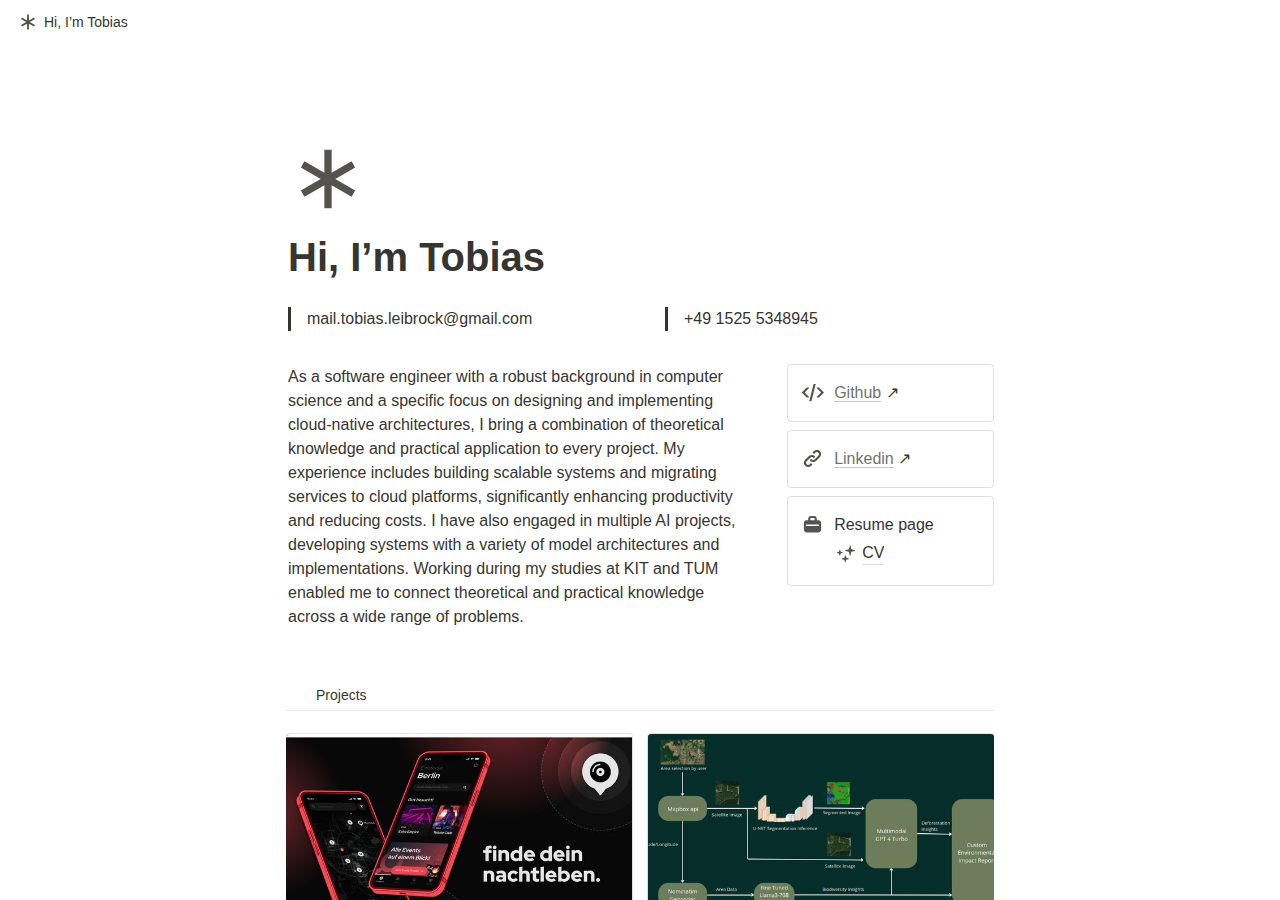
==== commit 7b2c05d9: "publish: add cname to pipeline" ====
--- a/index.html
+++ b/index.html
@@ -30,13 +30,13 @@
 				color: rgba(199, 198, 196, 1) !important;
 			}
 		
-		</style><div class="" style="order: 3; display: flex; flex-direction: column; width: 100%; overflow: hidden;"><header style="background: white; max-width: 100vw; z-index: 100; user-select: none;"><div class="notion-topbar" style="width: 100%; max-width: 100vw; height: 44px; opacity: 1; transition: opacity 700ms ease 0s, color 700ms ease 0s; position: relative;"><div style="display: flex; justify-content: space-between; align-items: center; overflow: hidden; height: 44px; padding-left: 12px; padding-right: 10px;"><div class="notranslate shadow-cursor-breadcrumb" style="display: flex; align-items: center; line-height: 1.2; font-size: 14px; height: 100%; flex-grow: 0; margin-right: 8px; min-width: 0px;"><div role="button" style="user-select: none; transition: background 20ms ease-in 0s; cursor: pointer; display: inline-flex; align-items: center; flex-shrink: 1; white-space: nowrap; height: 24px; border-radius: 4px; font-size: 14px; line-height: 1.2; min-width: 0px; padding-left: 6px; padding-right: 6px; color: rgb(55, 53, 47);" tabindex="0"><div class="notion-record-icon notranslate" style="display: flex; align-items: center; justify-content: center; height: 20px; width: 20px; border-radius: 0.25em; flex-shrink: 0; margin-right: 6px;"><div><div style="width: 100%; height: 100%;"><img referrerpolicy="same-origin" src="assets/391df227c72373e501cd38c6191404ca78679975.svg" style="display: block; object-fit: cover; border-radius: 4px; width: 20px; height: 20px; transition: opacity 100ms ease-out 0s;"/></div></div></div><div class="notranslate" style="white-space: nowrap; overflow: hidden; text-overflow: ellipsis; max-width: 240px;">Hi, I’m Tobias</div></div></div><div style="flex-grow: 1; flex-shrink: 1;"></div><div role="button" style="user-select: none; transition: background 20ms ease-in 0s; cursor: pointer; display: inline-flex; align-items: center; flex-shrink: 0; white-space: nowrap; height: 28px; border-radius: 4px; font-size: 14px; line-height: 1.2; min-width: 0px; padding-left: 8px; padding-right: 8px; color: rgb(55, 53, 47);" tabindex="0"><svg class="search" role="graphics-symbol" style="width: 14px; height: 14px; display: block; fill: inherit; flex-shrink: 0;" viewBox="0 0 16 16"><path d="M.281 6.438c0-.875.164-1.696.492-2.461a6.484 6.484 0 011.375-2.032A6.237 6.237 0 016.64.078 6.2 6.2 0 019.11.57c.77.328 1.447.787 2.03 1.375a6.374 6.374 0 011.368 2.032c.333.765.5 1.586.5 2.46 0 .688-.107 1.342-.32 1.961a6.28 6.28 0 01-.868 1.696l3.563 3.578c.11.104.19.226.242.367.057.14.086.29.086.445 0 .22-.05.417-.149.594a1.122 1.122 0 01-1 .57c-.156 0-.307-.028-.453-.086a1.058 1.058 0 01-.382-.25l-3.586-3.585c-.5.333-1.047.596-1.641.789a6.089 6.089 0 01-1.86.28 6.237 6.237 0 01-2.468-.491 6.4 6.4 0 01-2.024-1.367A6.509 6.509 0 01.773 8.913a6.256 6.256 0 01-.492-2.476zm1.664 0c0 .65.12 1.26.36 1.828a4.775 4.775 0 001.015 1.5c.433.427.933.763 1.5 1.007a4.548 4.548 0 001.82.368c.652 0 1.261-.123 1.829-.368a4.747 4.747 0 002.508-2.507 4.567 4.567 0 00.367-1.829c0-.645-.123-1.252-.367-1.82a4.776 4.776 0 00-1.016-1.5A4.578 4.578 0 008.469 2.11a4.567 4.567 0 00-1.828-.367c-.646 0-1.253.123-1.82.367a4.667 4.667 0 00-1.5 1.008c-.433.432-.772.932-1.016 1.5a4.633 4.633 0 00-.36 1.82z"></path></svg></div><div role="button" style="user-select: none; transition: background 20ms ease-in 0s; cursor: pointer; display: inline-flex; align-items: center; flex-shrink: 0; white-space: nowrap; height: 28px; border-radius: 4px; font-size: 14px; line-height: 1.2; min-width: 0px; padding-left: 8px; padding-right: 8px; color: rgb(55, 53, 47);" tabindex="0"><svg class="duplicate" role="graphics-symbol" style="width: 15px; height: 15px; display: block; fill: inherit; flex-shrink: 0;" viewBox="0 0 16 16"><path d="M2.83887 12.1523H4.00098V13.1846C4.00098 14.6406 4.75977 15.3994 6.24316 15.3994H13.1611C14.6377 15.3994 15.4033 14.6406 15.4033 13.1846V6.21191C15.4033 4.75586 14.6377 3.99707 13.1611 3.99707H11.999V2.96484C11.999 1.50879 11.2334 0.75 9.75684 0.75H2.83887C1.3623 0.75 0.59668 1.50195 0.59668 2.96484V9.93066C0.59668 11.3936 1.3623 12.1523 2.83887 12.1523ZM2.9209 10.8125C2.28516 10.8125 1.93652 10.4844 1.93652 9.82129V3.08105C1.93652 2.41797 2.28516 2.08301 2.9209 2.08301H9.68164C10.3105 2.08301 10.666 2.41797 10.666 3.08105V3.99707H6.24316C4.75977 3.99707 4.00098 4.75586 4.00098 6.21191V10.8125H2.9209ZM6.31836 14.0596C5.68262 14.0596 5.34082 13.7314 5.34082 13.0684V6.32812C5.34082 5.66504 5.68262 5.33691 6.31836 5.33691H13.0791C13.708 5.33691 14.0635 5.66504 14.0635 6.32812V13.0684C14.0635 13.7314 13.708 14.0596 13.0791 14.0596H6.31836Z"></path></svg></div><div aria-label="More actions" role="button" style="user-select: none; transition: background 20ms ease-in 0s; cursor: pointer; display: flex; align-items: center; justify-content: center; width: 32px; height: 28px; border-radius: 4px;" tabindex="0"><svg class="ellipsis" role="graphics-symbol" style="width: 18px; height: 18px; display: block; fill: inherit; flex-shrink: 0;" viewBox="0 0 16 16"><path d="M2.887 9.014c.273 0 .52-.064.738-.192.219-.132.394-.307.526-.526.133-.219.199-.46.199-.725 0-.405-.142-.747-.424-1.025a1.41 1.41 0 00-1.04-.417c-.264 0-.505.066-.724.198a1.412 1.412 0 00-.718 1.244c0 .265.064.506.192.725.132.219.307.394.526.526.219.128.46.192.725.192zm5.113 0a1.412 1.412 0 001.244-.718c.132-.219.198-.46.198-.725 0-.405-.14-.747-.423-1.025A1.386 1.386 0 008 6.129c-.264 0-.506.066-.725.198a1.412 1.412 0 00-.718 1.244c0 .265.064.506.192.725.132.219.308.394.526.526.22.128.46.192.725.192zm5.106 0c.265 0 .506-.064.725-.192.219-.132.394-.307.526-.526.133-.219.199-.46.199-.725 0-.405-.142-.747-.424-1.025a1.394 1.394 0 00-1.026-.417 1.474 1.474 0 00-1.265.718c-.127.218-.19.46-.19.724 0 .265.063.506.19.725.133.219.308.394.527.526.223.128.47.192.738.192z"></path></svg></div><div role="button" style="user-select: none; transition: background 20ms ease-in 0s; cursor: pointer; display: inline-flex; align-items: center; justify-content: center; white-space: nowrap; border-radius: 4px; height: 32px; padding: 0px 10px; font-size: 14px; line-height: 1.2; border: 1px solid rgba(55, 53, 47, 0.16); margin-left: 8px;" tabindex="0">Built with<svg class="notionLogo" role="graphics-symbol" style="width: 14px; height: 14px; display: block; fill: inherit; flex-shrink: 0; margin-left: 6px;" viewBox="0 0 120 126"><path d="M 20.6927 21.9315C 24.5836 25.0924 26.0432 24.8512 33.3492 24.3638L 102.228 20.2279C 103.689 20.2279 102.474 18.7705 101.987 18.5283L 90.5477 10.2586C 88.3558 8.55699 85.4356 6.60818 79.8387 7.09563L 13.1433 11.9602C 10.711 12.2014 10.2251 13.4175 11.1939 14.3924L 20.6927 21.9315ZM 24.8281 37.9835L 24.8281 110.456C 24.8281 114.351 26.7745 115.808 31.1553 115.567L 106.853 111.187C 111.236 110.946 111.724 108.267 111.724 105.103L 111.724 33.1169C 111.724 29.958 110.509 28.2544 107.826 28.4976L 28.721 33.1169C 25.8018 33.3622 24.8281 34.8225 24.8281 37.9835ZM 99.5567 41.8711C 100.042 44.0622 99.5567 46.2512 97.3618 46.4974L 93.7143 47.2241L 93.7143 100.728C 90.5477 102.43 87.6275 103.403 85.1942 103.403C 81.2983 103.403 80.3226 102.186 77.4044 98.54L 53.5471 61.087L 53.5471 97.3239L 61.0964 99.0275C 61.0964 99.0275 61.0964 103.403 55.0057 103.403L 38.2148 104.377C 37.727 103.403 38.2148 100.973 39.9179 100.486L 44.2996 99.2717L 44.2996 51.36L 38.2158 50.8725C 37.728 48.6815 38.9431 45.5225 42.3532 45.2773L 60.3661 44.0631L 85.1942 82.0036L 85.1942 48.4402L 78.864 47.7136C 78.3781 45.0351 80.3226 43.0902 82.7569 42.849L 99.5567 41.8711ZM 7.5434 5.39404L 76.9175 0.285276C 85.4366 -0.445402 87.6285 0.0440428 92.983 3.93368L 115.128 19.4982C 118.782 22.1747 120 22.9034 120 25.8211L 120 111.187C 120 116.537 118.051 119.701 111.237 120.185L 30.6734 125.05C 25.5584 125.294 23.124 124.565 20.4453 121.158L 4.13735 99.9994C 1.21516 96.1048 0 93.191 0 89.7819L 0 13.903C 0 9.5279 1.94945 5.8785 7.5434 5.39404Z"></path></svg></div></div></div><div style="width: calc(100% + 0px); user-select: none;"></div></header><main class="notion-frame" style="flex-grow: 0; flex-shrink: 1; display: flex; flex-direction: column; background: white; z-index: 1; height: calc(-44px + 100vh); max-height: 100%; position: relative; width: 780px;"><div style="display: contents;"><div class="notion-scroller vertical" style="z-index: 1; display: flex; flex-direction: column; flex-grow: 1; position: relative; align-items: center; margin-right: 0px; margin-bottom: 0px; overflow: hidden auto;"><div style="position: absolute; top: 0px; left: 0px;"><div class="notion-selectable-hover-menu-item"></div></div><div class="whenContentEditable" data-content-editable-root="true" style="caret-color: rgb(55, 53, 47); width: 100%; display: flex; flex-direction: column; position: relative; align-items: center; flex-grow: 1; --whenContentEditable--WebkitUserModify: read-write-plaintext-only;"><span data-content-editable-root-tiny-selection-trap="true" style="height: 1px; width: 1px; caret-color: transparent; margin-top: -1px;"></span><div class="layout" style="padding-bottom: 30vh;"><div class="layout-full"><div class="pseudoSelection" contenteditable="false" data-content-editable-void="true" style="user-select: none; --pseudoSelection--background: transparent; width: 100%; display: flex; flex-direction: column; align-items: center; flex-shrink: 0; flex-grow: 0; z-index: 2;"></div></div><div class="layout-content"><div style="width: 100%; display: flex; flex-direction: column; align-items: center; flex-shrink: 0; flex-grow: 0;"><div style="max-width: 100%; padding-left: calc(0px + env(safe-area-inset-left)); width: 100%;"><div class="pseudoSelection" contenteditable="false" data-content-editable-void="true" style="user-select: none; --pseudoSelection--background: transparent; pointer-events: none;"><div class="notion-record-icon notranslate" style="display: flex; align-items: center; justify-content: center; height: 78px; width: 78px; border-radius: 0.25em; flex-shrink: 0; position: relative; z-index: 1; margin-left: 3px; margin-bottom: 0px; margin-top: 96px; pointer-events: auto;"><div><div style="width: 100%; height: 100%;"><img alt="Page icon" referrerpolicy="same-origin" src="assets/391df227c72373e501cd38c6191404ca78679975.svg" style="display: block; object-fit: cover; border-radius: 4px; width: 78px; height: 78px; transition: opacity 100ms ease-out 0s;"/></div></div></div><div class="notion-page-controls" style='display: flex; justify-content: flex-start; flex-wrap: wrap; margin-top: 8px; margin-bottom: 4px; margin-left: -1px; color: rgba(55, 53, 47, 0.5); font-family: ui-sans-serif, -apple-system, BlinkMacSystemFont, "Segoe UI", Helvetica, "Apple Color Emoji", Arial, sans-serif, "Segoe UI Emoji", "Segoe UI Symbol"; pointer-events: auto;'></div></div><div style="padding-right: calc(0px + env(safe-area-inset-right));"><div><div class="notion-selectable notion-page-block" data-block-id="acc54789-07ef-47cf-8473-83e2d1471121" style='color: rgb(55, 53, 47); font-weight: 700; line-height: 1.2; font-size: 40px; font-family: ui-sans-serif, -apple-system, BlinkMacSystemFont, "Segoe UI", Helvetica, "Apple Color Emoji", Arial, sans-serif, "Segoe UI Emoji", "Segoe UI Symbol"; cursor: text; display: flex; align-items: center;'><h1 contenteditable="false" data-content-editable-leaf="true" placeholder="Untitled" spellcheck="true" style="max-width: 100%; width: 100%; white-space: pre-wrap; word-break: break-word; caret-color: rgb(55, 53, 47); padding-top: 3px; padding-left: 2px; padding-right: 2px; font-size: 1em; font-weight: inherit; margin: 0px;">Hi, I’m Tobias</h1></div><div style="margin-left: 4px;"></div></div></div></div></div></div><div class="layout-content" style="min-height: 170px; padding-top: 5px;"><div class="notion-page-content" style="flex-shrink: 0; flex-grow: 1; max-width: 100%; display: flex; align-items: flex-start; flex-direction: column; font-size: 16px; line-height: 1.5; width: 100%; z-index: 4; padding-bottom: 0px; padding-left: 0px; padding-right: 0px;"><div class="notion-selectable notion-column_list-block" data-block-id="7c98cdff-1518-42fe-954b-7b6763cad769" style="width: 100%; max-width: 578px; align-self: center; margin-top: 2px; margin-bottom: 1px;"><div style="display: flex;"><div style="padding-top: 12px; padding-bottom: 12px; flex-grow: 0; flex-shrink: 0; width: calc(50% - 23px);"><div class="notion-selectable notion-column-block" data-block-id="bfeb5990-9400-4d7e-a569-83adb8467891" style="display: flex; flex-direction: column;"><div class="notion-selectable notion-quote-block" data-block-id="5710ce05-c088-4ec1-98d5-2696942a03c8" style="width: 100%; max-width: 100%; margin-top: 4px; margin-bottom: 0px;"><blockquote style="margin: 0px; font-size: 1em; padding: 3px 2px; color: inherit; fill: inherit; display: flex;"><div style="border-left: 3px solid currentcolor; padding-left: 14px; padding-right: 14px; width: 100%;"><div contenteditable="false" data-content-editable-leaf="true" placeholder="Empty quote" spellcheck="true" style="max-width: 100%; width: 100%; white-space: pre-wrap; word-break: break-word; caret-color: rgb(55, 53, 47); padding-left: 2px; padding-right: 2px;">mail.tobias.leibrock@gmail.com</div></div><div></div></blockquote></div></div></div><div style="position: relative; width: 46px; flex-grow: 0; flex-shrink: 0; transition: opacity 200ms ease-out 0s; opacity: 0;"></div><div style="padding-top: 12px; padding-bottom: 12px; flex-grow: 0; flex-shrink: 0; width: calc(50% - 23px);"><div class="notion-selectable notion-column-block" data-block-id="adcc8645-cfb6-40c8-ab34-4b49156f3366" style="display: flex; flex-direction: column;"><div class="notion-selectable notion-quote-block" data-block-id="3f2b6388-5005-4d99-a5db-a1b4267ce637" style="width: 100%; max-width: 100%; margin-top: 4px; margin-bottom: 0px;"><blockquote style="margin: 0px; font-size: 1em; padding: 3px 2px; color: inherit; fill: inherit; display: flex;"><div style="border-left: 3px solid currentcolor; padding-left: 14px; padding-right: 14px; width: 100%;"><div contenteditable="false" data-content-editable-leaf="true" placeholder="Empty quote" spellcheck="true" style="max-width: 100%; width: 100%; white-space: pre-wrap; word-break: break-word; caret-color: rgb(55, 53, 47); padding-left: 2px; padding-right: 2px;">+49 1525 5348945</div></div><div></div></blockquote></div></div></div></div></div><div class="notion-selectable notion-column_list-block" data-block-id="fc00562d-2c99-44d1-8975-8678bf6f26f5" style="width: 100%; max-width: 578px; align-self: center; margin-top: 1px; margin-bottom: 1px;"><div style="display: flex;"><div style="padding-top: 12px; padding-bottom: 12px; flex-grow: 0; flex-shrink: 0; width: calc(68.75% - 31.625px);"><div class="notion-selectable notion-column-block" data-block-id="3cf8190f-e778-4b0c-8936-d307cacd5f80" style="display: flex; flex-direction: column;"><div class="notion-selectable notion-text-block" data-block-id="0b3f5770-2182-4849-9927-0a963347cfcb" style="width: 100%; max-width: 100%; margin-top: 2px; margin-bottom: 1px;"><div style="color: inherit; fill: inherit;"><div style="display: flex;"><div contenteditable="false" data-content-editable-leaf="true" placeholder=" " spellcheck="true" style="max-width: 100%; width: 100%; white-space: pre-wrap; word-break: break-word; caret-color: rgb(55, 53, 47); padding: 3px 2px;">As a software engineer with a robust background in computer science and a specific focus on designing and implementing cloud-native architectures, I bring a combination of theoretical knowledge and practical application to every project. My experience includes building scalable systems and migrating services to cloud platforms, significantly enhancing productivity and reducing costs. I have also engaged in multiple AI projects, developing systems with a variety of model architectures and implementations. Working during my studies at KIT and TUM enabled me to connect theoretical and practical knowledge across a wide range of problems.</div><div></div></div></div></div><div class="notion-selectable notion-text-block" data-block-id="df48fe97-08d0-4413-ae04-e5b62858daed" style="width: 100%; max-width: 100%; margin-top: 1px; margin-bottom: 0px;"><div style="color: inherit; fill: inherit;"><div style="display: flex;"><div contenteditable="false" data-content-editable-leaf="true" placeholder=" " spellcheck="true" style="max-width: 100%; width: 100%; white-space: pre-wrap; word-break: break-word; caret-color: rgb(55, 53, 47); padding: 3px 2px; min-height: 1em; color: rgb(55, 53, 47); -webkit-text-fill-color: rgba(55, 53, 47, 0.5);"></div><div></div></div></div></div></div></div><div style="position: relative; width: 46px; flex-grow: 0; flex-shrink: 0; transition: opacity 200ms ease-out 0s; opacity: 0;"></div><div style="padding-top: 12px; padding-bottom: 12px; flex-grow: 0; flex-shrink: 0; width: calc(31.25% - 14.375px);"><div class="notion-selectable notion-column-block" data-block-id="b7764fd8-315c-4412-881a-27d42b3fd68e" style="display: flex; flex-direction: column;"><div class="notion-selectable notion-callout-block" data-block-id="d48b8ed7-63ca-4e4a-9cd7-26dca10740bd" style="width: 100%; max-width: 100%; margin-top: 4px; margin-bottom: 4px;"><div role="note" style="display: flex;"><div style="display: flex; width: 100%; border-radius: 4px; border: 1px solid rgba(55, 53, 47, 0.16); background-color: transparent; padding: 16px 16px 16px 12px; color: rgb(55, 53, 47);"><div><div class="notion-record-icon notranslate" style="display: flex; align-items: center; justify-content: center; height: 24px; width: 24px; border-radius: 0.25em; flex-shrink: 0;"><div><div style="width: 100%; height: 100%;"><img alt="Callout icon" referrerpolicy="same-origin" src="assets/651d48b9cfa9c3baff6f3a2ff223175f7e1385f9.svg" style="display: block; object-fit: cover; border-radius: 4px; width: 23.04px; height: 23.04px; transition: opacity 100ms ease-out 0s;"/></div></div></div></div><div style="display: flex; flex-direction: column; min-width: 0px; margin-left: 8px; width: 100%;"><div contenteditable="false" data-content-editable-leaf="true" placeholder="Type something…" spellcheck="true" style="max-width: 100%; width: 100%; white-space: pre-wrap; word-break: break-word; caret-color: rgb(55, 53, 47); padding-left: 2px; padding-right: 2px;"><a class="notion-link-token notion-focusable-token notion-enable-hover" data-token-index="0" href="https://github.com/tobiasleibrock" rel="noopener noreferrer" style="cursor:pointer;color:inherit;word-wrap:break-word;text-decoration:inherit" tabindex="0"><span class="link-annotation-d48b8ed7-63ca-4e4a-9cd7-26dca10740bd--1381411659" style="border-bottom:0.05em solid;border-color:rgba(55,53,47,.4);opacity:0.7">Github</span></a> ↗︎</div></div></div><div></div></div></div><div class="notion-selectable notion-callout-block" data-block-id="76fc2ff0-42f9-4b27-bac2-ee75a9f233c8" style="width: 100%; max-width: 100%; margin-top: 4px; margin-bottom: 4px;"><div role="note" style="display: flex;"><div style="display: flex; width: 100%; border-radius: 4px; border: 1px solid rgba(55, 53, 47, 0.16); background-color: transparent; padding: 16px 16px 16px 12px; color: rgb(55, 53, 47);"><div><div class="notion-record-icon notranslate" style="display: flex; align-items: center; justify-content: center; height: 24px; width: 24px; border-radius: 0.25em; flex-shrink: 0;"><div><div style="width: 100%; height: 100%;"><img alt="Callout icon" referrerpolicy="same-origin" src="assets/47ea8454d6c8e38b6b3c96231f959e54ac381583.svg" style="display: block; object-fit: cover; border-radius: 4px; width: 23.04px; height: 23.04px; transition: opacity 100ms ease-out 0s;"/></div></div></div></div><div style="display: flex; flex-direction: column; min-width: 0px; margin-left: 8px; width: 100%;"><div contenteditable="false" data-content-editable-leaf="true" placeholder="Type something…" spellcheck="true" style="max-width: 100%; width: 100%; white-space: pre-wrap; word-break: break-word; caret-color: rgb(55, 53, 47); padding-left: 2px; padding-right: 2px;"><a class="notion-link-token notion-focusable-token notion-enable-hover" data-token-index="0" href="https://www.linkedin.com/in/tobiasleibrock/" rel="noopener noreferrer" style="cursor:pointer;color:inherit;word-wrap:break-word;text-decoration:inherit" tabindex="0"><span class="link-annotation-76fc2ff0-42f9-4b27-bac2-ee75a9f233c8-940959474" style="border-bottom:0.05em solid;border-color:rgba(55,53,47,.4);opacity:0.7">Linkedin</span></a> ↗︎</div></div></div><div></div></div></div><div class="notion-selectable notion-callout-block" data-block-id="01682f2b-cc3e-48b5-85be-c076a8c43043" style="width: 100%; max-width: 100%; margin-top: 4px; margin-bottom: 0px;"><div role="note" style="display: flex;"><div style="display: flex; width: 100%; border-radius: 4px; border: 1px solid rgba(55, 53, 47, 0.16); background-color: transparent; padding: 16px 16px 16px 12px; color: rgb(55, 53, 47);"><div><div class="notion-record-icon notranslate" style="display: flex; align-items: center; justify-content: center; height: 24px; width: 24px; border-radius: 0.25em; flex-shrink: 0;"><div><div style="width: 100%; height: 100%;"><img alt="Callout icon" referrerpolicy="same-origin" src="assets/68cb33d1782c5156451e62d7e5def3e767d739ae.svg" style="display: block; object-fit: cover; border-radius: 4px; width: 23.04px; height: 23.04px; transition: opacity 100ms ease-out 0s;"/></div></div></div></div><div style="display: flex; flex-direction: column; min-width: 0px; margin-left: 8px; width: 100%;"><div contenteditable="false" data-content-editable-leaf="true" placeholder="Type something…" spellcheck="true" style="max-width: 100%; width: 100%; white-space: pre-wrap; word-break: break-word; caret-color: rgb(55, 53, 47); padding-left: 2px; padding-right: 2px;">Resume page</div><div class="notion-selectable notion-page-block" data-block-id="78cc2e24-2b60-46cd-8013-322152ed14c0" style="width: 100%; max-width: 100%; margin-top: 2px; margin-bottom: 0px;"><div class="pseudoSelection" contenteditable="false" data-content-editable-void="true" style="user-select: none; --pseudoSelection--background: transparent;"><a href="cv.html" rel="noopener noreferrer" role="link" style="display: block; color: inherit; text-decoration: none; user-select: none; transition: background 20ms ease-in 0s; cursor: pointer; border-radius: 4px; fill: inherit;"><div style="display: flex; align-items: center; width: 100%;"><div style="flex: 1 1 0px; min-width: 1px; padding-top: 3px; padding-bottom: 3px; padding-left: 2px;"><div style="display: flex; align-items: center;"><div style="position: relative; width: 24px; height: 24px; margin-right: 4px;"><div class="notion-record-icon notranslate" style="display: flex; align-items: center; justify-content: center; height: 100%; width: 100%; border-radius: 0.25em; flex-shrink: 0;"><div><div style="width: 100%; height: 100%;"><img referrerpolicy="same-origin" src="assets/b796e0f43239a278c3a5c8fe546e4e5eb5814995.svg" style="display: block; object-fit: cover; border-radius: 4px; width: 22px; height: 22px; transition: opacity 100ms ease-out 0s;"/></div></div></div></div><div class="notranslate" style="white-space: nowrap; overflow: hidden; text-overflow: ellipsis; font-weight: 500; line-height: 1.3; border-bottom: 1px solid rgba(55, 53, 47, 0.16);">CV</div></div></div><div class="pseudoSelection" contenteditable="false" data-content-editable-void="true" data-text-edit-side="end" style="user-select: none; --pseudoSelection--background: transparent; margin-left: 4px; display: flex; align-items: center; justify-content: center; flex-grow: 0; flex-shrink: 0; min-height: calc(1.5em + 6px);"><div style="width: 28px;"></div></div></div></a></div></div></div></div><div></div></div></div></div></div></div></div><div class="notion-selectable notion-collection_view-block" data-block-id="16e518f0-285e-4fb1-b10b-60442e8a190a" style="width: 770px; max-width: 770px; align-self: center; margin-top: 1px; margin-bottom: 1px;"><div style="position: relative;"></div><div contenteditable="false" data-content-editable-void="true" style="min-height: 40px; padding-left: 96px; padding-right: 96px; flex-shrink: 0;"><div class="notion-selectable notion-collection_view-block" data-block-id="16e518f0-285e-4fb1-b10b-60442e8a190a"><div style="display: flex; align-items: center; height: 40px; box-shadow: rgb(233, 233, 231) 0px -1px 0px inset; left: 96px; width: 100%;"><div role="tablist" style="display: flex; align-items: center; height: 100%; flex-grow: 1;"><div class="notion-collection-view-tab-button" style="display: flex; align-items: center; background: none; height: 100%;"><div aria-selected="true" role="tab" style="user-select: none; transition: background 20ms ease-in 0s; cursor: pointer; display: flex; align-items: center; flex-shrink: 0; white-space: nowrap; height: 28px; border-radius: 4px; font-size: 14px; line-height: 1.2; min-width: 0px; padding-left: 8px; padding-right: 8px; color: rgb(55, 53, 47); font-weight: 500; max-width: 220px;" tabindex="0"><div style='width: 16px; height: 16px; transform: scale(1.2); mask: url("/icons/asterisk_gray.svg?mode=light") center center no-repeat; background-color: rgb(55, 53, 47); fill: rgb(55, 53, 47); margin-right: 6px;'></div><span style="white-space: nowrap; overflow: hidden; text-overflow: ellipsis; margin-top: 1px;">Projects</span></div></div></div><div style="display: flex; align-items: center; gap: 2px; opacity: 0;"><div style="position: relative;"><div aria-label="Filter" role="button" style="user-select: none; transition: background 20ms ease-in 0s; cursor: pointer; display: flex; align-items: center; justify-content: center; flex-shrink: 0; border-radius: 4px; height: 28px; width: 28px; padding: 6px; font-size: 14px; color: rgba(55, 53, 47, 0.45); fill: rgba(55, 53, 47, 0.45); font-weight: 400; line-height: 1;" tabindex="0"><svg class="filter" role="graphics-symbol" style="width: 16px; display: block; fill: rgba(55, 53, 47, 0.45); flex-shrink: 0;" viewBox="0 0 16 16"><path clip-rule="evenodd" d="M2 4C2 3.58579 2.33579 3.25 2.75 3.25H13.25C13.6642 3.25 14 3.58579 14 4C14 4.41421 13.6642 4.75 13.25 4.75H2.75C2.33579 4.75 2 4.41421 2 4Z" fill-rule="evenodd"></path><path clip-rule="evenodd" d="M3.75 8C3.75 7.58579 4.08579 7.25 4.5 7.25H11.5C11.9142 7.25 12.25 7.58579 12.25 8C12.25 8.41421 11.9142 8.75 11.5 8.75H4.5C4.08579 8.75 3.75 8.41421 3.75 8Z" fill-rule="evenodd"></path><path clip-rule="evenodd" d="M5.5 12C5.5 11.5858 5.83579 11.25 6.25 11.25H9.75C10.1642 11.25 10.5 11.5858 10.5 12C10.5 12.4142 10.1642 12.75 9.75 12.75H6.25C5.83579 12.75 5.5 12.4142 5.5 12Z" fill-rule="evenodd"></path></svg></div></div><div style="position: relative;"><div aria-label="Sort" role="button" style="user-select: none; transition: background 20ms ease-in 0s; cursor: pointer; display: flex; align-items: center; justify-content: center; flex-shrink: 0; border-radius: 4px; height: 28px; width: 28px; padding: 6px; font-size: 14px; color: rgba(55, 53, 47, 0.45); fill: rgba(55, 53, 47, 0.45); font-weight: 400; line-height: 1;" tabindex="0"><svg class="sortPadded" role="graphics-symbol" style="width: 21px; display: block; fill: rgba(55, 53, 47, 0.45); flex-shrink: 0;" viewBox="0 0 24 24"><path d="M7.50879 5.80273L4.06348 9.32324C3.92676 9.4668 3.83789 9.67188 3.83789 9.85645C3.83789 10.2803 4.13184 10.5674 4.54883 10.5674C4.75391 10.5674 4.91797 10.499 5.04785 10.3623L6.46289 8.89941L7.37891 7.83984L7.32422 9.30273V17.8477C7.32422 18.2715 7.625 18.5723 8.04199 18.5723C8.45898 18.5723 8.75977 18.2715 8.75977 17.8477V9.30273L8.70508 7.83984L9.62793 8.89941L11.0361 10.3623C11.166 10.499 11.3369 10.5674 11.5352 10.5674C11.9521 10.5674 12.2461 10.2803 12.2461 9.85645C12.2461 9.67188 12.1641 9.4668 12.0205 9.32324L8.58203 5.80273C8.28125 5.48828 7.80957 5.48145 7.50879 5.80273ZM16.4912 18.3398L19.9365 14.8057C20.0732 14.6689 20.1621 14.4639 20.1621 14.2793C20.1621 13.8555 19.8682 13.5684 19.4512 13.5684C19.2461 13.5684 19.082 13.6367 18.9453 13.7734L17.5371 15.2295L16.6211 16.2959L16.6758 14.833V6.28809C16.6758 5.87109 16.375 5.56348 15.958 5.56348C15.541 5.56348 15.2334 5.87109 15.2334 6.28809V14.833L15.2881 16.2959L14.3721 15.2295L12.9639 13.7734C12.8271 13.6367 12.6631 13.5684 12.4648 13.5684C12.0479 13.5684 11.7539 13.8555 11.7539 14.2793C11.7539 14.4639 11.8359 14.6689 11.9727 14.8057L15.418 18.3398C15.7188 18.6475 16.1904 18.6543 16.4912 18.3398Z"></path></svg></div></div><div aria-label="Search" role="button" style="user-select: none; transition: background 20ms ease-in 0s; cursor: pointer; display: flex; align-items: center; justify-content: center; flex-shrink: 0; border-radius: 4px; height: 28px; width: 28px; padding: 6px; font-size: 14px; color: rgba(55, 53, 47, 0.45); fill: rgba(55, 53, 47, 0.45); font-weight: 400; line-height: 1;" tabindex="0"><svg class="collectionSearch" role="graphics-symbol" style="width: 14px; display: block; fill: rgba(55, 53, 47, 0.45); flex-shrink: 0;" viewBox="0 0 16 16"><path d="M0 6.35938C0 9.86719 2.85156 12.7188 6.35938 12.7188C7.66406 12.7188 8.85938 12.3203 9.85938 11.6406L13.4531 15.2344C13.6719 15.4609 13.9766 15.5625 14.2812 15.5625C14.9453 15.5625 15.4219 15.0625 15.4219 14.4141C15.4219 14.1016 15.3125 13.8125 15.1016 13.5938L11.5312 10.0156C12.2734 8.99219 12.7188 7.72656 12.7188 6.35938C12.7188 2.85156 9.86719 0 6.35938 0C2.85156 0 0 2.85156 0 6.35938ZM1.65625 6.35938C1.65625 3.76562 3.75781 1.65625 6.35938 1.65625C8.95312 1.65625 11.0625 3.76562 11.0625 6.35938C11.0625 8.95312 8.95312 11.0625 6.35938 11.0625C3.75781 11.0625 1.65625 8.95312 1.65625 6.35938Z"></path></svg></div><a aria-label="Open as full page" href="16e518f0285e4fb1b10b60442e8a190.html" rel="noopener noreferrer" role="link" style="display: flex; color: rgba(55, 53, 47, 0.45); text-decoration: none; user-select: none; transition: background 20ms ease-in 0s; cursor: pointer; align-items: center; justify-content: center; flex-shrink: 0; border-radius: 4px; height: 28px; width: 28px; padding: 6px; font-size: 14px; fill: rgba(55, 53, 47, 0.45); font-weight: 400; line-height: 1;"><svg class="openAsPageThick" role="graphics-symbol" style="width: 16px; height: 14px; display: block; fill: rgba(55, 53, 47, 0.45); flex-shrink: 0;" viewBox="0 0 16 16"><path d="M2.16895 7.19629C2.59277 7.19629 2.90723 6.88867 2.90723 6.45801V5.96582L2.75684 3.81934L4.35645 5.50098L6.3252 7.4834C6.46875 7.63379 6.65332 7.70215 6.85156 7.70215C7.30957 7.70215 7.6377 7.39453 7.6377 6.93652C7.6377 6.72461 7.55566 6.54004 7.41211 6.39648L5.43652 4.4209L3.74805 2.82129L5.91504 2.96484H6.44141C6.86523 2.96484 7.18652 2.65723 7.18652 2.22656C7.18652 1.7959 6.87207 1.48145 6.44141 1.48145L2.64746 1.48145C1.86816 1.48145 1.41699 1.93262 1.41699 2.71875L1.41699 6.45801C1.41699 6.88184 1.73828 7.19629 2.16895 7.19629ZM9.55176 14.6543H13.3389C14.125 14.6543 14.5762 14.2031 14.5762 13.417V9.67773C14.5762 9.25391 14.2549 8.93945 13.8242 8.93945C13.4004 8.93945 13.0859 9.24707 13.0859 9.67773V10.1699L13.2295 12.3164L11.6299 10.6348L9.66113 8.65234C9.52441 8.50195 9.33984 8.43359 9.1416 8.43359C8.68359 8.43359 8.35547 8.74121 8.35547 9.19922C8.35547 9.41113 8.43066 9.5957 8.57422 9.73926L10.5566 11.7148L12.2383 13.3145L10.0781 13.1709H9.55176C9.12793 13.1709 8.80664 13.4785 8.80664 13.9092C8.80664 14.3398 9.12109 14.6543 9.55176 14.6543Z"></path></svg></a><div><div aria-label="Edit view layout, grouping and more..." class="notion-collection-edit-view" role="button" style="user-select: none; transition: background 20ms ease-in 0s; cursor: pointer; display: flex; align-items: center; justify-content: center; flex-shrink: 0; border-radius: 4px; height: 28px; width: 28px; padding: 6px; font-size: 14px; color: rgba(55, 53, 47, 0.45); fill: rgba(55, 53, 47, 0.45); font-weight: 400; line-height: 1;" tabindex="0"><svg class="dots" role="graphics-symbol" style="height: 3px; display: block; fill: rgba(55, 53, 47, 0.45); flex-shrink: 0;" viewBox="0 0 13 3"><g><path d="M3,1.5A1.5,1.5,0,1,1,1.5,0,1.5,1.5,0,0,1,3,1.5Z"></path><path d="M8,1.5A1.5,1.5,0,1,1,6.5,0,1.5,1.5,0,0,1,8,1.5Z"></path><path d="M13,1.5A1.5,1.5,0,1,1,11.5,0,1.5,1.5,0,0,1,13,1.5Z"></path></g></svg></div></div></div></div></div><div style="left: 96px; width: 100%;"></div></div><div contenteditable="false" data-content-editable-void="true" style="flex-grow: 1; flex-shrink: 0; display: flex; flex-direction: column; max-height: inherit;"><div style="position: relative;"><div class="notion-scroller horizontal notion-collection-view-body" style="z-index: 1; flex-grow: 1; flex-shrink: 0; height: 100%; overflow: auto hidden; margin-right: 0px; margin-bottom: 0px;"><div class="notion-gallery-view" style="padding-bottom: 0px; padding-left: 96px; padding-right: 96px; min-width: 708px;"><div class="notion-selectable notion-collection_view-block" data-block-id="16e518f0-285e-4fb1-b10b-60442e8a190a"><div><div style="display: grid; position: relative; grid-template-columns: repeat(auto-fill, minmax(320px, 1fr)); gap: 16px; padding-top: 16px; padding-bottom: 4px;"><div style="width: 4px; position: absolute; top: 16px; bottom: 4px;"><div class="notion-selectable notion-collection_view-block" data-block-id="16e518f0-285e-4fb1-b10b-60442e8a190a" style="width: 100%; height: 100%;"></div></div><div class="notion-selectable notion-page-block notion-collection-item" data-block-id="346776dd-2d8a-4e31-9e2c-f1a88697066b"><a href="nightlyfe-intelligent-event-platform.html" rel="noopener noreferrer" role="link" style="display: flex; color: inherit; text-decoration: none; user-select: none; transition: background 100ms ease-out 0s; cursor: pointer; box-shadow: rgba(15, 15, 15, 0.1) 0px 0px 0px 1px, rgba(15, 15, 15, 0.1) 0px 2px 4px; border-radius: 3px; background: white; overflow: hidden; position: static; height: 100%; flex-direction: column;"><div style="position: relative; width: 100%;"><div style="width: 100%; cursor: inherit;"><div style="height: 180px; position: relative; pointer-events: none; overflow: hidden;"><div style="width: 100%; height: 100%;"><img loading="lazy" referrerpolicy="same-origin" src="assets/ea5201506869581f85a53d35461f3d6b1f55a98a.jpg" style="display: block; object-fit: cover; border-radius: 1px 1px 0px 0px; width: 100%; height: 180px; object-position: center 64.18%;"/></div><div style="position: absolute; left: 0px; right: 0px; bottom: 0px; border-bottom: 1px solid rgba(55, 53, 47, 0.09);"></div></div></div><div aria-hidden="true" style='background: rgba(0, 0, 0, 0.4); border-radius: 4px; color: white; font-size: 12px; font-family: ui-sans-serif, -apple-system, BlinkMacSystemFont, "Segoe UI", Helvetica, "Apple Color Emoji", Arial, sans-serif, "Segoe UI Emoji", "Segoe UI Symbol"; width: 180px; left: calc(50% - 90px); padding: 0.3em 1.5em; pointer-events: none; position: absolute; top: calc(50% - 10px); text-align: center; opacity: 0;'>Drag image to reposition</div><div style='color: rgba(55, 53, 47, 0.65); fill: rgba(55, 53, 47, 0.65); font-size: 12px; background: white; box-shadow: rgba(15, 15, 15, 0.1) 0px 0px 0px 1px, rgba(15, 15, 15, 0.1) 0px 2px 4px; display: flex; white-space: nowrap; border-radius: 4px; max-width: calc(100% - 16px); min-height: 24px; overflow: hidden; pointer-events: none; opacity: 0; font-family: ui-sans-serif, -apple-system, BlinkMacSystemFont, "Segoe UI", Helvetica, "Apple Color Emoji", Arial, sans-serif, "Segoe UI Emoji", "Segoe UI Symbol"; position: absolute; right: 8px; z-index: 2; top: 8px;'><div role="button" style="user-select: none; transition: background 20ms ease-in 0s; cursor: pointer; display: flex; align-items: center; justify-content: center; padding: 4px 6px; border-right: none; font-weight: 500; color: rgba(55, 53, 47, 0.65); fill: rgba(55, 53, 47, 0.65);" tabindex="0"><svg class="dots" role="graphics-symbol" style="width: 14px; height: 14px; display: block; fill: inherit; flex-shrink: 0;" viewBox="0 0 13 3"><g><path d="M3,1.5A1.5,1.5,0,1,1,1.5,0,1.5,1.5,0,0,1,3,1.5Z"></path><path d="M8,1.5A1.5,1.5,0,1,1,6.5,0,1.5,1.5,0,0,1,8,1.5Z"></path><path d="M13,1.5A1.5,1.5,0,1,1,11.5,0,1.5,1.5,0,0,1,13,1.5Z"></path></g></svg></div></div></div><div style="width: 100%; display: flex; padding: 8px 10px 6px; position: relative;"><div class="notion-record-icon notranslate" style="display: flex; align-items: center; justify-content: center; height: 18px; width: 18px; border-radius: 0.25em; flex-shrink: 0; float: left; margin-top: 2px; margin-right: 4px; margin-left: -2px;"><div style="display: flex; align-items: center; justify-content: center; height: 18px; width: 18px;"><div style="height: 12.6px; width: 12.6px; font-size: 12.6px; line-height: 1; margin-left: 0px; color: black;"><img alt="🎉" aria-label="🎉" class="notion-emoji" src="[data-uri]" style="width: 100%;
+		</style><div class="" style="order: 3; display: flex; flex-direction: column; width: 100%; overflow: hidden;"><header style="background: white; max-width: 100vw; z-index: 100; user-select: none;"><div class="notion-topbar" style="width: 100%; max-width: 100vw; height: 44px; opacity: 1; transition: opacity 700ms ease 0s, color 700ms ease 0s; position: relative;"><div style="display: flex; justify-content: space-between; align-items: center; overflow: hidden; height: 44px; padding-left: 12px; padding-right: 10px;"><div class="notranslate shadow-cursor-breadcrumb" style="display: flex; align-items: center; line-height: 1.2; font-size: 14px; height: 100%; flex-grow: 0; margin-right: 8px; min-width: 0px;"><div role="button" style="user-select: none; transition: background 20ms ease-in 0s; cursor: pointer; display: inline-flex; align-items: center; flex-shrink: 1; white-space: nowrap; height: 24px; border-radius: 4px; font-size: 14px; line-height: 1.2; min-width: 0px; padding-left: 6px; padding-right: 6px; color: rgb(55, 53, 47);" tabindex="0"><div class="notion-record-icon notranslate" style="display: flex; align-items: center; justify-content: center; height: 20px; width: 20px; border-radius: 0.25em; flex-shrink: 0; margin-right: 6px;"><div><div style="width: 100%; height: 100%;"><img referrerpolicy="same-origin" src="assets/391df227c72373e501cd38c6191404ca78679975.svg" style="display: block; object-fit: cover; border-radius: 4px; width: 20px; height: 20px; transition: opacity 100ms ease-out 0s;"/></div></div></div><div class="notranslate" style="white-space: nowrap; overflow: hidden; text-overflow: ellipsis; max-width: 240px;">Hi, I’m Tobias</div></div></div><div style="flex-grow: 1; flex-shrink: 1;"></div><div role="button" style="user-select: none; transition: background 20ms ease-in 0s; cursor: pointer; display: inline-flex; align-items: center; flex-shrink: 0; white-space: nowrap; height: 28px; border-radius: 4px; font-size: 14px; line-height: 1.2; min-width: 0px; padding-left: 8px; padding-right: 8px; color: rgb(55, 53, 47);" tabindex="0"><svg class="search" role="graphics-symbol" style="width: 14px; height: 14px; display: block; fill: inherit; flex-shrink: 0;" viewBox="0 0 16 16"><path d="M.281 6.438c0-.875.164-1.696.492-2.461a6.484 6.484 0 011.375-2.032A6.237 6.237 0 016.64.078 6.2 6.2 0 019.11.57c.77.328 1.447.787 2.03 1.375a6.374 6.374 0 011.368 2.032c.333.765.5 1.586.5 2.46 0 .688-.107 1.342-.32 1.961a6.28 6.28 0 01-.868 1.696l3.563 3.578c.11.104.19.226.242.367.057.14.086.29.086.445 0 .22-.05.417-.149.594a1.122 1.122 0 01-1 .57c-.156 0-.307-.028-.453-.086a1.058 1.058 0 01-.382-.25l-3.586-3.585c-.5.333-1.047.596-1.641.789a6.089 6.089 0 01-1.86.28 6.237 6.237 0 01-2.468-.491 6.4 6.4 0 01-2.024-1.367A6.509 6.509 0 01.773 8.913a6.256 6.256 0 01-.492-2.476zm1.664 0c0 .65.12 1.26.36 1.828a4.775 4.775 0 001.015 1.5c.433.427.933.763 1.5 1.007a4.548 4.548 0 001.82.368c.652 0 1.261-.123 1.829-.368a4.747 4.747 0 002.508-2.507 4.567 4.567 0 00.367-1.829c0-.645-.123-1.252-.367-1.82a4.776 4.776 0 00-1.016-1.5A4.578 4.578 0 008.469 2.11a4.567 4.567 0 00-1.828-.367c-.646 0-1.253.123-1.82.367a4.667 4.667 0 00-1.5 1.008c-.433.432-.772.932-1.016 1.5a4.633 4.633 0 00-.36 1.82z"></path></svg></div><div role="button" style="user-select: none; transition: background 20ms ease-in 0s; cursor: pointer; display: inline-flex; align-items: center; flex-shrink: 0; white-space: nowrap; height: 28px; border-radius: 4px; font-size: 14px; line-height: 1.2; min-width: 0px; padding-left: 8px; padding-right: 8px; color: rgb(55, 53, 47);" tabindex="0"><svg class="duplicate" role="graphics-symbol" style="width: 15px; height: 15px; display: block; fill: inherit; flex-shrink: 0;" viewBox="0 0 16 16"><path d="M2.83887 12.1523H4.00098V13.1846C4.00098 14.6406 4.75977 15.3994 6.24316 15.3994H13.1611C14.6377 15.3994 15.4033 14.6406 15.4033 13.1846V6.21191C15.4033 4.75586 14.6377 3.99707 13.1611 3.99707H11.999V2.96484C11.999 1.50879 11.2334 0.75 9.75684 0.75H2.83887C1.3623 0.75 0.59668 1.50195 0.59668 2.96484V9.93066C0.59668 11.3936 1.3623 12.1523 2.83887 12.1523ZM2.9209 10.8125C2.28516 10.8125 1.93652 10.4844 1.93652 9.82129V3.08105C1.93652 2.41797 2.28516 2.08301 2.9209 2.08301H9.68164C10.3105 2.08301 10.666 2.41797 10.666 3.08105V3.99707H6.24316C4.75977 3.99707 4.00098 4.75586 4.00098 6.21191V10.8125H2.9209ZM6.31836 14.0596C5.68262 14.0596 5.34082 13.7314 5.34082 13.0684V6.32812C5.34082 5.66504 5.68262 5.33691 6.31836 5.33691H13.0791C13.708 5.33691 14.0635 5.66504 14.0635 6.32812V13.0684C14.0635 13.7314 13.708 14.0596 13.0791 14.0596H6.31836Z"></path></svg></div><div aria-label="More actions" role="button" style="user-select: none; transition: background 20ms ease-in 0s; cursor: pointer; display: flex; align-items: center; justify-content: center; width: 32px; height: 28px; border-radius: 4px;" tabindex="0"><svg class="ellipsis" role="graphics-symbol" style="width: 18px; height: 18px; display: block; fill: inherit; flex-shrink: 0;" viewBox="0 0 16 16"><path d="M2.887 9.014c.273 0 .52-.064.738-.192.219-.132.394-.307.526-.526.133-.219.199-.46.199-.725 0-.405-.142-.747-.424-1.025a1.41 1.41 0 00-1.04-.417c-.264 0-.505.066-.724.198a1.412 1.412 0 00-.718 1.244c0 .265.064.506.192.725.132.219.307.394.526.526.219.128.46.192.725.192zm5.113 0a1.412 1.412 0 001.244-.718c.132-.219.198-.46.198-.725 0-.405-.14-.747-.423-1.025A1.386 1.386 0 008 6.129c-.264 0-.506.066-.725.198a1.412 1.412 0 00-.718 1.244c0 .265.064.506.192.725.132.219.308.394.526.526.22.128.46.192.725.192zm5.106 0c.265 0 .506-.064.725-.192.219-.132.394-.307.526-.526.133-.219.199-.46.199-.725 0-.405-.142-.747-.424-1.025a1.394 1.394 0 00-1.026-.417 1.474 1.474 0 00-1.265.718c-.127.218-.19.46-.19.724 0 .265.063.506.19.725.133.219.308.394.527.526.223.128.47.192.738.192z"></path></svg></div><div role="button" style="user-select: none; transition: background 20ms ease-in 0s; cursor: pointer; display: inline-flex; align-items: center; justify-content: center; white-space: nowrap; border-radius: 4px; height: 32px; padding: 0px 10px; font-size: 14px; line-height: 1.2; border: 1px solid rgba(55, 53, 47, 0.16); margin-left: 8px;" tabindex="0">Built with<svg class="notionLogo" role="graphics-symbol" style="width: 14px; height: 14px; display: block; fill: inherit; flex-shrink: 0; margin-left: 6px;" viewBox="0 0 120 126"><path d="M 20.6927 21.9315C 24.5836 25.0924 26.0432 24.8512 33.3492 24.3638L 102.228 20.2279C 103.689 20.2279 102.474 18.7705 101.987 18.5283L 90.5477 10.2586C 88.3558 8.55699 85.4356 6.60818 79.8387 7.09563L 13.1433 11.9602C 10.711 12.2014 10.2251 13.4175 11.1939 14.3924L 20.6927 21.9315ZM 24.8281 37.9835L 24.8281 110.456C 24.8281 114.351 26.7745 115.808 31.1553 115.567L 106.853 111.187C 111.236 110.946 111.724 108.267 111.724 105.103L 111.724 33.1169C 111.724 29.958 110.509 28.2544 107.826 28.4976L 28.721 33.1169C 25.8018 33.3622 24.8281 34.8225 24.8281 37.9835ZM 99.5567 41.8711C 100.042 44.0622 99.5567 46.2512 97.3618 46.4974L 93.7143 47.2241L 93.7143 100.728C 90.5477 102.43 87.6275 103.403 85.1942 103.403C 81.2983 103.403 80.3226 102.186 77.4044 98.54L 53.5471 61.087L 53.5471 97.3239L 61.0964 99.0275C 61.0964 99.0275 61.0964 103.403 55.0057 103.403L 38.2148 104.377C 37.727 103.403 38.2148 100.973 39.9179 100.486L 44.2996 99.2717L 44.2996 51.36L 38.2158 50.8725C 37.728 48.6815 38.9431 45.5225 42.3532 45.2773L 60.3661 44.0631L 85.1942 82.0036L 85.1942 48.4402L 78.864 47.7136C 78.3781 45.0351 80.3226 43.0902 82.7569 42.849L 99.5567 41.8711ZM 7.5434 5.39404L 76.9175 0.285276C 85.4366 -0.445402 87.6285 0.0440428 92.983 3.93368L 115.128 19.4982C 118.782 22.1747 120 22.9034 120 25.8211L 120 111.187C 120 116.537 118.051 119.701 111.237 120.185L 30.6734 125.05C 25.5584 125.294 23.124 124.565 20.4453 121.158L 4.13735 99.9994C 1.21516 96.1048 0 93.191 0 89.7819L 0 13.903C 0 9.5279 1.94945 5.8785 7.5434 5.39404Z"></path></svg></div></div></div><div style="width: calc(100% + 0px); user-select: none;"></div></header><main class="notion-frame" style="flex-grow: 0; flex-shrink: 1; display: flex; flex-direction: column; background: white; z-index: 1; height: calc(-44px + 100vh); max-height: 100%; position: relative; width: 780px;"><div style="display: contents;"><div class="notion-scroller vertical" style="z-index: 1; display: flex; flex-direction: column; flex-grow: 1; position: relative; align-items: center; margin-right: 0px; margin-bottom: 0px; overflow: hidden auto;"><div style="position: absolute; top: 0px; left: 0px;"><div class="notion-selectable-hover-menu-item"></div></div><div class="whenContentEditable" data-content-editable-root="true" style="caret-color: rgb(55, 53, 47); width: 100%; display: flex; flex-direction: column; position: relative; align-items: center; flex-grow: 1; --whenContentEditable--WebkitUserModify: read-write-plaintext-only;"><span data-content-editable-root-tiny-selection-trap="true" style="height: 1px; width: 1px; caret-color: transparent; margin-top: -1px;"></span><div class="layout" style="padding-bottom: 30vh;"><div class="layout-full"><div class="pseudoSelection" contenteditable="false" data-content-editable-void="true" style="user-select: none; --pseudoSelection--background: transparent; width: 100%; display: flex; flex-direction: column; align-items: center; flex-shrink: 0; flex-grow: 0; z-index: 2;"></div></div><div class="layout-content"><div style="width: 100%; display: flex; flex-direction: column; align-items: center; flex-shrink: 0; flex-grow: 0;"><div style="max-width: 100%; padding-left: calc(0px + env(safe-area-inset-left)); width: 100%;"><div class="pseudoSelection" contenteditable="false" data-content-editable-void="true" style="user-select: none; --pseudoSelection--background: transparent; pointer-events: none;"><div class="notion-record-icon notranslate" style="display: flex; align-items: center; justify-content: center; height: 78px; width: 78px; border-radius: 0.25em; flex-shrink: 0; position: relative; z-index: 1; margin-left: 3px; margin-bottom: 0px; margin-top: 96px; pointer-events: auto;"><div><div style="width: 100%; height: 100%;"><img alt="Page icon" referrerpolicy="same-origin" src="assets/391df227c72373e501cd38c6191404ca78679975.svg" style="display: block; object-fit: cover; border-radius: 4px; width: 78px; height: 78px; transition: opacity 100ms ease-out 0s;"/></div></div></div><div class="notion-page-controls" style='display: flex; justify-content: flex-start; flex-wrap: wrap; margin-top: 8px; margin-bottom: 4px; margin-left: -1px; color: rgba(55, 53, 47, 0.5); font-family: ui-sans-serif, -apple-system, BlinkMacSystemFont, "Segoe UI", Helvetica, "Apple Color Emoji", Arial, sans-serif, "Segoe UI Emoji", "Segoe UI Symbol"; pointer-events: auto;'></div></div><div style="padding-right: calc(0px + env(safe-area-inset-right));"><div><div class="notion-selectable notion-page-block" data-block-id="acc54789-07ef-47cf-8473-83e2d1471121" style='color: rgb(55, 53, 47); font-weight: 700; line-height: 1.2; font-size: 40px; font-family: ui-sans-serif, -apple-system, BlinkMacSystemFont, "Segoe UI", Helvetica, "Apple Color Emoji", Arial, sans-serif, "Segoe UI Emoji", "Segoe UI Symbol"; cursor: text; display: flex; align-items: center;'><h1 contenteditable="false" data-content-editable-leaf="true" placeholder="Untitled" spellcheck="true" style="max-width: 100%; width: 100%; white-space: pre-wrap; word-break: break-word; caret-color: rgb(55, 53, 47); padding-top: 3px; padding-left: 2px; padding-right: 2px; font-size: 1em; font-weight: inherit; margin: 0px;">Hi, I’m Tobias</h1></div><div style="margin-left: 4px;"></div></div></div></div></div></div><div class="layout-content" style="min-height: 170px; padding-top: 5px;"><div class="notion-page-content" style="flex-shrink: 0; flex-grow: 1; max-width: 100%; display: flex; align-items: flex-start; flex-direction: column; font-size: 16px; line-height: 1.5; width: 100%; z-index: 4; padding-bottom: 0px; padding-left: 0px; padding-right: 0px;"><div class="notion-selectable notion-column_list-block" data-block-id="7c98cdff-1518-42fe-954b-7b6763cad769" style="width: 100%; max-width: 578px; align-self: center; margin-top: 2px; margin-bottom: 1px;"><div style="display: flex;"><div style="padding-top: 12px; padding-bottom: 12px; flex-grow: 0; flex-shrink: 0; width: calc(50% - 23px);"><div class="notion-selectable notion-column-block" data-block-id="bfeb5990-9400-4d7e-a569-83adb8467891" style="display: flex; flex-direction: column;"><div class="notion-selectable notion-quote-block" data-block-id="5710ce05-c088-4ec1-98d5-2696942a03c8" style="width: 100%; max-width: 100%; margin-top: 4px; margin-bottom: 0px;"><blockquote style="margin: 0px; font-size: 1em; padding: 3px 2px; color: inherit; fill: inherit; display: flex;"><div style="border-left: 3px solid currentcolor; padding-left: 14px; padding-right: 14px; width: 100%;"><div contenteditable="false" data-content-editable-leaf="true" placeholder="Empty quote" spellcheck="true" style="max-width: 100%; width: 100%; white-space: pre-wrap; word-break: break-word; caret-color: rgb(55, 53, 47); padding-left: 2px; padding-right: 2px;">mail.tobias.leibrock@gmail.com</div></div><div></div></blockquote></div></div></div><div style="position: relative; width: 46px; flex-grow: 0; flex-shrink: 0; transition: opacity 200ms ease-out 0s; opacity: 0;"></div><div style="padding-top: 12px; padding-bottom: 12px; flex-grow: 0; flex-shrink: 0; width: calc(50% - 23px);"><div class="notion-selectable notion-column-block" data-block-id="adcc8645-cfb6-40c8-ab34-4b49156f3366" style="display: flex; flex-direction: column;"><div class="notion-selectable notion-quote-block" data-block-id="3f2b6388-5005-4d99-a5db-a1b4267ce637" style="width: 100%; max-width: 100%; margin-top: 4px; margin-bottom: 0px;"><blockquote style="margin: 0px; font-size: 1em; padding: 3px 2px; color: inherit; fill: inherit; display: flex;"><div style="border-left: 3px solid currentcolor; padding-left: 14px; padding-right: 14px; width: 100%;"><div contenteditable="false" data-content-editable-leaf="true" placeholder="Empty quote" spellcheck="true" style="max-width: 100%; width: 100%; white-space: pre-wrap; word-break: break-word; caret-color: rgb(55, 53, 47); padding-left: 2px; padding-right: 2px;">+49 1525 5348945</div></div><div></div></blockquote></div></div></div></div></div><div class="notion-selectable notion-column_list-block" data-block-id="fc00562d-2c99-44d1-8975-8678bf6f26f5" style="width: 100%; max-width: 578px; align-self: center; margin-top: 1px; margin-bottom: 1px;"><div style="display: flex;"><div style="padding-top: 12px; padding-bottom: 12px; flex-grow: 0; flex-shrink: 0; width: calc(68.75% - 31.625px);"><div class="notion-selectable notion-column-block" data-block-id="3cf8190f-e778-4b0c-8936-d307cacd5f80" style="display: flex; flex-direction: column;"><div class="notion-selectable notion-text-block" data-block-id="0b3f5770-2182-4849-9927-0a963347cfcb" style="width: 100%; max-width: 100%; margin-top: 2px; margin-bottom: 1px;"><div style="color: inherit; fill: inherit;"><div style="display: flex;"><div contenteditable="false" data-content-editable-leaf="true" placeholder=" " spellcheck="true" style="max-width: 100%; width: 100%; white-space: pre-wrap; word-break: break-word; caret-color: rgb(55, 53, 47); padding: 3px 2px;">As a software engineer with a robust background in computer science and a specific focus on designing and implementing cloud-native architectures, I bring a combination of theoretical knowledge and practical application to every project. My experience includes building scalable systems and migrating services to cloud platforms, significantly enhancing productivity and reducing costs. I have also engaged in multiple AI projects, developing systems with a variety of model architectures and implementations. Working during my studies at KIT and TUM enabled me to connect theoretical and practical knowledge across a wide range of problems.</div><div></div></div></div></div><div class="notion-selectable notion-text-block" data-block-id="df48fe97-08d0-4413-ae04-e5b62858daed" style="width: 100%; max-width: 100%; margin-top: 1px; margin-bottom: 0px;"><div style="color: inherit; fill: inherit;"><div style="display: flex;"><div contenteditable="false" data-content-editable-leaf="true" placeholder=" " spellcheck="true" style="max-width: 100%; width: 100%; white-space: pre-wrap; word-break: break-word; caret-color: rgb(55, 53, 47); padding: 3px 2px; min-height: 1em; color: rgb(55, 53, 47); -webkit-text-fill-color: rgba(55, 53, 47, 0.5);"></div><div></div></div></div></div></div></div><div style="position: relative; width: 46px; flex-grow: 0; flex-shrink: 0; transition: opacity 200ms ease-out 0s; opacity: 0;"></div><div style="padding-top: 12px; padding-bottom: 12px; flex-grow: 0; flex-shrink: 0; width: calc(31.25% - 14.375px);"><div class="notion-selectable notion-column-block" data-block-id="b7764fd8-315c-4412-881a-27d42b3fd68e" style="display: flex; flex-direction: column;"><div class="notion-selectable notion-callout-block" data-block-id="d48b8ed7-63ca-4e4a-9cd7-26dca10740bd" style="width: 100%; max-width: 100%; margin-top: 4px; margin-bottom: 4px;"><div role="note" style="display: flex;"><div style="display: flex; width: 100%; border-radius: 4px; border: 1px solid rgba(55, 53, 47, 0.16); background-color: transparent; padding: 16px 16px 16px 12px; color: rgb(55, 53, 47);"><div><div class="notion-record-icon notranslate" style="display: flex; align-items: center; justify-content: center; height: 24px; width: 24px; border-radius: 0.25em; flex-shrink: 0;"><div><div style="width: 100%; height: 100%;"><img alt="Callout icon" referrerpolicy="same-origin" src="assets/651d48b9cfa9c3baff6f3a2ff223175f7e1385f9.svg" style="display: block; object-fit: cover; border-radius: 4px; width: 23.04px; height: 23.04px; transition: opacity 100ms ease-out 0s;"/></div></div></div></div><div style="display: flex; flex-direction: column; min-width: 0px; margin-left: 8px; width: 100%;"><div contenteditable="false" data-content-editable-leaf="true" placeholder="Type something…" spellcheck="true" style="max-width: 100%; width: 100%; white-space: pre-wrap; word-break: break-word; caret-color: rgb(55, 53, 47); padding-left: 2px; padding-right: 2px;"><a class="notion-link-token notion-focusable-token notion-enable-hover" data-token-index="0" href="https://github.com/tobiasleibrock" rel="noopener noreferrer" style="cursor:pointer;color:inherit;word-wrap:break-word;text-decoration:inherit" tabindex="0"><span class="link-annotation-d48b8ed7-63ca-4e4a-9cd7-26dca10740bd--1381411659" style="border-bottom:0.05em solid;border-color:rgba(55,53,47,.4);opacity:0.7">Github</span></a> ↗︎</div></div></div><div></div></div></div><div class="notion-selectable notion-callout-block" data-block-id="76fc2ff0-42f9-4b27-bac2-ee75a9f233c8" style="width: 100%; max-width: 100%; margin-top: 4px; margin-bottom: 4px;"><div role="note" style="display: flex;"><div style="display: flex; width: 100%; border-radius: 4px; border: 1px solid rgba(55, 53, 47, 0.16); background-color: transparent; padding: 16px 16px 16px 12px; color: rgb(55, 53, 47);"><div><div class="notion-record-icon notranslate" style="display: flex; align-items: center; justify-content: center; height: 24px; width: 24px; border-radius: 0.25em; flex-shrink: 0;"><div><div style="width: 100%; height: 100%;"><img alt="Callout icon" referrerpolicy="same-origin" src="assets/47ea8454d6c8e38b6b3c96231f959e54ac381583.svg" style="display: block; object-fit: cover; border-radius: 4px; width: 23.04px; height: 23.04px; transition: opacity 100ms ease-out 0s;"/></div></div></div></div><div style="display: flex; flex-direction: column; min-width: 0px; margin-left: 8px; width: 100%;"><div contenteditable="false" data-content-editable-leaf="true" placeholder="Type something…" spellcheck="true" style="max-width: 100%; width: 100%; white-space: pre-wrap; word-break: break-word; caret-color: rgb(55, 53, 47); padding-left: 2px; padding-right: 2px;"><a class="notion-link-token notion-focusable-token notion-enable-hover" data-token-index="0" href="https://www.linkedin.com/in/tobiasleibrock/" rel="noopener noreferrer" style="cursor:pointer;color:inherit;word-wrap:break-word;text-decoration:inherit" tabindex="0"><span class="link-annotation-76fc2ff0-42f9-4b27-bac2-ee75a9f233c8-940959474" style="border-bottom:0.05em solid;border-color:rgba(55,53,47,.4);opacity:0.7">Linkedin</span></a> ↗︎</div></div></div><div></div></div></div><div class="notion-selectable notion-callout-block" data-block-id="01682f2b-cc3e-48b5-85be-c076a8c43043" style="width: 100%; max-width: 100%; margin-top: 4px; margin-bottom: 0px;"><div role="note" style="display: flex;"><div style="display: flex; width: 100%; border-radius: 4px; border: 1px solid rgba(55, 53, 47, 0.16); background-color: transparent; padding: 16px 16px 16px 12px; color: rgb(55, 53, 47);"><div><div class="notion-record-icon notranslate" style="display: flex; align-items: center; justify-content: center; height: 24px; width: 24px; border-radius: 0.25em; flex-shrink: 0;"><div><div style="width: 100%; height: 100%;"><img alt="Callout icon" referrerpolicy="same-origin" src="assets/68cb33d1782c5156451e62d7e5def3e767d739ae.svg" style="display: block; object-fit: cover; border-radius: 4px; width: 23.04px; height: 23.04px; transition: opacity 100ms ease-out 0s;"/></div></div></div></div><div style="display: flex; flex-direction: column; min-width: 0px; margin-left: 8px; width: 100%;"><div contenteditable="false" data-content-editable-leaf="true" placeholder="Type something…" spellcheck="true" style="max-width: 100%; width: 100%; white-space: pre-wrap; word-break: break-word; caret-color: rgb(55, 53, 47); padding-left: 2px; padding-right: 2px;">Resume page</div><div class="notion-selectable notion-page-block" data-block-id="78cc2e24-2b60-46cd-8013-322152ed14c0" style="width: 100%; max-width: 100%; margin-top: 2px; margin-bottom: 0px;"><div class="pseudoSelection" contenteditable="false" data-content-editable-void="true" style="user-select: none; --pseudoSelection--background: transparent;"><a href="cv.html" rel="noopener noreferrer" role="link" style="display: block; color: inherit; text-decoration: none; user-select: none; transition: background 20ms ease-in 0s; cursor: pointer; border-radius: 4px; fill: inherit;"><div style="display: flex; align-items: center; width: 100%;"><div style="flex: 1 1 0px; min-width: 1px; padding-top: 3px; padding-bottom: 3px; padding-left: 2px;"><div style="display: flex; align-items: center;"><div style="position: relative; width: 24px; height: 24px; margin-right: 4px;"><div class="notion-record-icon notranslate" style="display: flex; align-items: center; justify-content: center; height: 100%; width: 100%; border-radius: 0.25em; flex-shrink: 0;"><div><div style="width: 100%; height: 100%;"><img referrerpolicy="same-origin" src="assets/b796e0f43239a278c3a5c8fe546e4e5eb5814995.svg" style="display: block; object-fit: cover; border-radius: 4px; width: 22px; height: 22px; transition: opacity 100ms ease-out 0s;"/></div></div></div></div><div class="notranslate" style="white-space: nowrap; overflow: hidden; text-overflow: ellipsis; font-weight: 500; line-height: 1.3; border-bottom: 1px solid rgba(55, 53, 47, 0.16);">CV</div></div></div><div class="pseudoSelection" contenteditable="false" data-content-editable-void="true" data-text-edit-side="end" style="user-select: none; --pseudoSelection--background: transparent; margin-left: 4px; display: flex; align-items: center; justify-content: center; flex-grow: 0; flex-shrink: 0; min-height: calc(1.5em + 6px);"><div style="width: 28px;"></div></div></div></a></div></div></div></div><div></div></div></div></div></div></div></div><div class="notion-selectable notion-collection_view-block" data-block-id="16e518f0-285e-4fb1-b10b-60442e8a190a" style="width: 770px; max-width: 770px; align-self: center; margin-top: 1px; margin-bottom: 1px;"><div style="position: relative;"></div><div contenteditable="false" data-content-editable-void="true" style="min-height: 40px; padding-left: 96px; padding-right: 96px; flex-shrink: 0;"><div class="notion-selectable notion-collection_view-block" data-block-id="16e518f0-285e-4fb1-b10b-60442e8a190a"><div style="display: flex; align-items: center; height: 40px; box-shadow: rgb(233, 233, 231) 0px -1px 0px inset; left: 96px; width: 100%;"><div role="tablist" style="display: flex; align-items: center; height: 100%; flex-grow: 1;"><div class="notion-collection-view-tab-button" style="display: flex; align-items: center; background: none; height: 100%;"><div aria-selected="true" role="tab" style="user-select: none; transition: background 20ms ease-in 0s; cursor: pointer; display: flex; align-items: center; flex-shrink: 0; white-space: nowrap; height: 28px; border-radius: 4px; font-size: 14px; line-height: 1.2; min-width: 0px; padding-left: 8px; padding-right: 8px; color: rgb(55, 53, 47); font-weight: 500; max-width: 220px;" tabindex="0"><div style='width: 16px; height: 16px; transform: scale(1.2); mask: url("/icons/asterisk_gray.svg?mode=light") center center no-repeat; background-color: rgb(55, 53, 47); fill: rgb(55, 53, 47); margin-right: 6px;'></div><span style="white-space: nowrap; overflow: hidden; text-overflow: ellipsis; margin-top: 1px;">Projects</span></div></div></div><div style="display: flex; align-items: center; gap: 2px; opacity: 0;"><div style="position: relative;"><div aria-label="Filter" role="button" style="user-select: none; transition: background 20ms ease-in 0s; cursor: pointer; display: flex; align-items: center; justify-content: center; flex-shrink: 0; border-radius: 4px; height: 28px; width: 28px; padding: 6px; font-size: 14px; color: rgba(55, 53, 47, 0.45); fill: rgba(55, 53, 47, 0.45); font-weight: 400; line-height: 1;" tabindex="0"><svg class="filter" role="graphics-symbol" style="width: 16px; display: block; fill: rgba(55, 53, 47, 0.45); flex-shrink: 0;" viewBox="0 0 16 16"><path clip-rule="evenodd" d="M2 4C2 3.58579 2.33579 3.25 2.75 3.25H13.25C13.6642 3.25 14 3.58579 14 4C14 4.41421 13.6642 4.75 13.25 4.75H2.75C2.33579 4.75 2 4.41421 2 4Z" fill-rule="evenodd"></path><path clip-rule="evenodd" d="M3.75 8C3.75 7.58579 4.08579 7.25 4.5 7.25H11.5C11.9142 7.25 12.25 7.58579 12.25 8C12.25 8.41421 11.9142 8.75 11.5 8.75H4.5C4.08579 8.75 3.75 8.41421 3.75 8Z" fill-rule="evenodd"></path><path clip-rule="evenodd" d="M5.5 12C5.5 11.5858 5.83579 11.25 6.25 11.25H9.75C10.1642 11.25 10.5 11.5858 10.5 12C10.5 12.4142 10.1642 12.75 9.75 12.75H6.25C5.83579 12.75 5.5 12.4142 5.5 12Z" fill-rule="evenodd"></path></svg></div></div><div style="position: relative;"><div aria-label="Sort" role="button" style="user-select: none; transition: background 20ms ease-in 0s; cursor: pointer; display: flex; align-items: center; justify-content: center; flex-shrink: 0; border-radius: 4px; height: 28px; width: 28px; padding: 6px; font-size: 14px; color: rgba(55, 53, 47, 0.45); fill: rgba(55, 53, 47, 0.45); font-weight: 400; line-height: 1;" tabindex="0"><svg class="sortPadded" role="graphics-symbol" style="width: 21px; display: block; fill: rgba(55, 53, 47, 0.45); flex-shrink: 0;" viewBox="0 0 24 24"><path d="M7.50879 5.80273L4.06348 9.32324C3.92676 9.4668 3.83789 9.67188 3.83789 9.85645C3.83789 10.2803 4.13184 10.5674 4.54883 10.5674C4.75391 10.5674 4.91797 10.499 5.04785 10.3623L6.46289 8.89941L7.37891 7.83984L7.32422 9.30273V17.8477C7.32422 18.2715 7.625 18.5723 8.04199 18.5723C8.45898 18.5723 8.75977 18.2715 8.75977 17.8477V9.30273L8.70508 7.83984L9.62793 8.89941L11.0361 10.3623C11.166 10.499 11.3369 10.5674 11.5352 10.5674C11.9521 10.5674 12.2461 10.2803 12.2461 9.85645C12.2461 9.67188 12.1641 9.4668 12.0205 9.32324L8.58203 5.80273C8.28125 5.48828 7.80957 5.48145 7.50879 5.80273ZM16.4912 18.3398L19.9365 14.8057C20.0732 14.6689 20.1621 14.4639 20.1621 14.2793C20.1621 13.8555 19.8682 13.5684 19.4512 13.5684C19.2461 13.5684 19.082 13.6367 18.9453 13.7734L17.5371 15.2295L16.6211 16.2959L16.6758 14.833V6.28809C16.6758 5.87109 16.375 5.56348 15.958 5.56348C15.541 5.56348 15.2334 5.87109 15.2334 6.28809V14.833L15.2881 16.2959L14.3721 15.2295L12.9639 13.7734C12.8271 13.6367 12.6631 13.5684 12.4648 13.5684C12.0479 13.5684 11.7539 13.8555 11.7539 14.2793C11.7539 14.4639 11.8359 14.6689 11.9727 14.8057L15.418 18.3398C15.7188 18.6475 16.1904 18.6543 16.4912 18.3398Z"></path></svg></div></div><div aria-label="Search" role="button" style="user-select: none; transition: background 20ms ease-in 0s; cursor: pointer; display: flex; align-items: center; justify-content: center; flex-shrink: 0; border-radius: 4px; height: 28px; width: 28px; padding: 6px; font-size: 14px; color: rgba(55, 53, 47, 0.45); fill: rgba(55, 53, 47, 0.45); font-weight: 400; line-height: 1;" tabindex="0"><svg class="collectionSearch" role="graphics-symbol" style="width: 14px; display: block; fill: rgba(55, 53, 47, 0.45); flex-shrink: 0;" viewBox="0 0 16 16"><path d="M0 6.35938C0 9.86719 2.85156 12.7188 6.35938 12.7188C7.66406 12.7188 8.85938 12.3203 9.85938 11.6406L13.4531 15.2344C13.6719 15.4609 13.9766 15.5625 14.2812 15.5625C14.9453 15.5625 15.4219 15.0625 15.4219 14.4141C15.4219 14.1016 15.3125 13.8125 15.1016 13.5938L11.5312 10.0156C12.2734 8.99219 12.7188 7.72656 12.7188 6.35938C12.7188 2.85156 9.86719 0 6.35938 0C2.85156 0 0 2.85156 0 6.35938ZM1.65625 6.35938C1.65625 3.76562 3.75781 1.65625 6.35938 1.65625C8.95312 1.65625 11.0625 3.76562 11.0625 6.35938C11.0625 8.95312 8.95312 11.0625 6.35938 11.0625C3.75781 11.0625 1.65625 8.95312 1.65625 6.35938Z"></path></svg></div><a aria-label="Open as full page" href="16e518f0285e4fb1b10b60442e8a190.html" rel="noopener noreferrer" role="link" style="display: flex; color: rgba(55, 53, 47, 0.45); text-decoration: none; user-select: none; transition: background 20ms ease-in 0s; cursor: pointer; align-items: center; justify-content: center; flex-shrink: 0; border-radius: 4px; height: 28px; width: 28px; padding: 6px; font-size: 14px; fill: rgba(55, 53, 47, 0.45); font-weight: 400; line-height: 1;"><svg class="openAsPageThick" role="graphics-symbol" style="width: 16px; height: 14px; display: block; fill: rgba(55, 53, 47, 0.45); flex-shrink: 0;" viewBox="0 0 16 16"><path d="M2.16895 7.19629C2.59277 7.19629 2.90723 6.88867 2.90723 6.45801V5.96582L2.75684 3.81934L4.35645 5.50098L6.3252 7.4834C6.46875 7.63379 6.65332 7.70215 6.85156 7.70215C7.30957 7.70215 7.6377 7.39453 7.6377 6.93652C7.6377 6.72461 7.55566 6.54004 7.41211 6.39648L5.43652 4.4209L3.74805 2.82129L5.91504 2.96484H6.44141C6.86523 2.96484 7.18652 2.65723 7.18652 2.22656C7.18652 1.7959 6.87207 1.48145 6.44141 1.48145L2.64746 1.48145C1.86816 1.48145 1.41699 1.93262 1.41699 2.71875L1.41699 6.45801C1.41699 6.88184 1.73828 7.19629 2.16895 7.19629ZM9.55176 14.6543H13.3389C14.125 14.6543 14.5762 14.2031 14.5762 13.417V9.67773C14.5762 9.25391 14.2549 8.93945 13.8242 8.93945C13.4004 8.93945 13.0859 9.24707 13.0859 9.67773V10.1699L13.2295 12.3164L11.6299 10.6348L9.66113 8.65234C9.52441 8.50195 9.33984 8.43359 9.1416 8.43359C8.68359 8.43359 8.35547 8.74121 8.35547 9.19922C8.35547 9.41113 8.43066 9.5957 8.57422 9.73926L10.5566 11.7148L12.2383 13.3145L10.0781 13.1709H9.55176C9.12793 13.1709 8.80664 13.4785 8.80664 13.9092C8.80664 14.3398 9.12109 14.6543 9.55176 14.6543Z"></path></svg></a><div><div aria-label="Edit view layout, grouping and more..." class="notion-collection-edit-view" role="button" style="user-select: none; transition: background 20ms ease-in 0s; cursor: pointer; display: flex; align-items: center; justify-content: center; flex-shrink: 0; border-radius: 4px; height: 28px; width: 28px; padding: 6px; font-size: 14px; color: rgba(55, 53, 47, 0.45); fill: rgba(55, 53, 47, 0.45); font-weight: 400; line-height: 1;" tabindex="0"><svg class="dots" role="graphics-symbol" style="height: 3px; display: block; fill: rgba(55, 53, 47, 0.45); flex-shrink: 0;" viewBox="0 0 13 3"><g><path d="M3,1.5A1.5,1.5,0,1,1,1.5,0,1.5,1.5,0,0,1,3,1.5Z"></path><path d="M8,1.5A1.5,1.5,0,1,1,6.5,0,1.5,1.5,0,0,1,8,1.5Z"></path><path d="M13,1.5A1.5,1.5,0,1,1,11.5,0,1.5,1.5,0,0,1,13,1.5Z"></path></g></svg></div></div></div></div></div><div style="left: 96px; width: 100%;"></div></div><div contenteditable="false" data-content-editable-void="true" style="flex-grow: 1; flex-shrink: 0; display: flex; flex-direction: column; max-height: inherit;"><div style="position: relative;"><div class="notion-scroller horizontal notion-collection-view-body" style="z-index: 1; flex-grow: 1; flex-shrink: 0; height: 100%; overflow: auto hidden; margin-right: 0px; margin-bottom: 0px;"><div class="notion-gallery-view" style="padding-bottom: 0px; padding-left: 96px; padding-right: 96px; min-width: 708px;"><div class="notion-selectable notion-collection_view-block" data-block-id="16e518f0-285e-4fb1-b10b-60442e8a190a"><div><div style="display: grid; position: relative; grid-template-columns: repeat(auto-fill, minmax(320px, 1fr)); gap: 16px; padding-top: 16px; padding-bottom: 4px;"><div style="width: 4px; position: absolute; top: 16px; bottom: 4px;"><div class="notion-selectable notion-collection_view-block" data-block-id="16e518f0-285e-4fb1-b10b-60442e8a190a" style="width: 100%; height: 100%;"></div></div><div class="notion-selectable notion-page-block notion-collection-item" data-block-id="346776dd-2d8a-4e31-9e2c-f1a88697066b"><a href="nightlyfe-intelligent-event-platform.html" rel="noopener noreferrer" role="link" style="display: flex; color: inherit; text-decoration: none; user-select: none; transition: background 100ms ease-out 0s; cursor: pointer; box-shadow: rgba(15, 15, 15, 0.1) 0px 0px 0px 1px, rgba(15, 15, 15, 0.1) 0px 2px 4px; border-radius: 3px; background: white; overflow: hidden; position: static; height: 100%; flex-direction: column;"><div style="position: relative; width: 100%;"><div style="width: 100%; cursor: inherit;"><div style="height: 180px; position: relative; pointer-events: none; overflow: hidden;"><div style="width: 100%; height: 100%;"><img loading="lazy" referrerpolicy="same-origin" src="assets/b4488be0a518779939cb717c4d967ef56144cb73.jpg" style="display: block; object-fit: cover; border-radius: 1px 1px 0px 0px; width: 100%; height: 180px; object-position: center 64.18%;"/></div><div style="position: absolute; left: 0px; right: 0px; bottom: 0px; border-bottom: 1px solid rgba(55, 53, 47, 0.09);"></div></div></div><div aria-hidden="true" style='background: rgba(0, 0, 0, 0.4); border-radius: 4px; color: white; font-size: 12px; font-family: ui-sans-serif, -apple-system, BlinkMacSystemFont, "Segoe UI", Helvetica, "Apple Color Emoji", Arial, sans-serif, "Segoe UI Emoji", "Segoe UI Symbol"; width: 180px; left: calc(50% - 90px); padding: 0.3em 1.5em; pointer-events: none; position: absolute; top: calc(50% - 10px); text-align: center; opacity: 0;'>Drag image to reposition</div><div style='color: rgba(55, 53, 47, 0.65); fill: rgba(55, 53, 47, 0.65); font-size: 12px; background: white; box-shadow: rgba(15, 15, 15, 0.1) 0px 0px 0px 1px, rgba(15, 15, 15, 0.1) 0px 2px 4px; display: flex; white-space: nowrap; border-radius: 4px; max-width: calc(100% - 16px); min-height: 24px; overflow: hidden; pointer-events: none; opacity: 0; font-family: ui-sans-serif, -apple-system, BlinkMacSystemFont, "Segoe UI", Helvetica, "Apple Color Emoji", Arial, sans-serif, "Segoe UI Emoji", "Segoe UI Symbol"; position: absolute; right: 8px; z-index: 2; top: 8px;'><div role="button" style="user-select: none; transition: background 20ms ease-in 0s; cursor: pointer; display: flex; align-items: center; justify-content: center; padding: 4px 6px; border-right: none; font-weight: 500; color: rgba(55, 53, 47, 0.65); fill: rgba(55, 53, 47, 0.65);" tabindex="0"><svg class="dots" role="graphics-symbol" style="width: 14px; height: 14px; display: block; fill: inherit; flex-shrink: 0;" viewBox="0 0 13 3"><g><path d="M3,1.5A1.5,1.5,0,1,1,1.5,0,1.5,1.5,0,0,1,3,1.5Z"></path><path d="M8,1.5A1.5,1.5,0,1,1,6.5,0,1.5,1.5,0,0,1,8,1.5Z"></path><path d="M13,1.5A1.5,1.5,0,1,1,11.5,0,1.5,1.5,0,0,1,13,1.5Z"></path></g></svg></div></div></div><div style="width: 100%; display: flex; padding: 8px 10px 6px; position: relative;"><div class="notion-record-icon notranslate" style="display: flex; align-items: center; justify-content: center; height: 18px; width: 18px; border-radius: 0.25em; flex-shrink: 0; float: left; margin-top: 2px; margin-right: 4px; margin-left: -2px;"><div style="display: flex; align-items: center; justify-content: center; height: 18px; width: 18px;"><div style="height: 12.6px; width: 12.6px; font-size: 12.6px; line-height: 1; margin-left: 0px; color: black;"><img alt="🎉" aria-label="🎉" class="notion-emoji" src="[data-uri]" style="width: 100%;
 height: 100%;
-background: url(assets/6101f88ab4529ee25e026ff331f3a4a5b65ac27c.png) 11.6667% 28.3333%/6100% 6100%"/></div></div></div><div contenteditable="false" data-content-editable-leaf="true" placeholder="Untitled" spellcheck="true" style="max-width: 100%; width: auto; white-space: pre-wrap; word-break: break-word; caret-color: rgb(55, 53, 47); font-size: 14px; line-height: 1.5; min-height: 21px; font-weight: 500; pointer-events: none;">Nightlyfe - <span class="notion-enable-hover" data-token-index="1" style="text-decoration:none;color:inherit">Intelligent Event Platform</span></div></div><div style="padding-top: 0px; padding-bottom: 10px;"><div style="position: relative; display: flex; overflow: hidden; align-items: center; border-radius: 5px; margin: 0px 6px 2px; padding: 0px 5px; font-size: 12px; min-height: 24px; white-space: normal; min-width: fit-content; width: fit-content;"><div style="line-height: 1.5; white-space: pre-wrap; word-break: break-word; overflow: hidden;"><span>Mobile and web app to find, discover and share clubs and events across Germany.
-Manage production-ready environments for multiple platforms and orchestrate data operations on a nation-wide scale.</span></div></div><div style="position: relative; display: flex; overflow: hidden; align-items: center; border-radius: 5px; margin: 0px 6px 2px; padding: 0px 5px; font-size: 12px; min-height: 24px; white-space: normal; min-width: fit-content; width: fit-content;"><div style="display: flex; min-width: 0px; flex-shrink: 0; flex-wrap: wrap; width: 100%; gap: 4px 6px;"><div style="display: flex; align-items: center; flex-shrink: 0; min-width: 0px; max-width: 100%; height: 18px; border-radius: 3px; padding-left: 6px; padding-right: 6px; font-size: 12px; line-height: 120%; color: rgb(76, 35, 55); background: rgb(245, 224, 233); margin: 0px; white-space: nowrap; overflow: hidden; text-overflow: ellipsis;"><div style="white-space: nowrap; overflow: hidden; text-overflow: ellipsis; display: inline-flex; align-items: center; height: 18px; line-height: 18px;"><span style="white-space: nowrap; overflow: hidden; text-overflow: ellipsis;">Full Stack</span></div></div><div style="display: flex; align-items: center; flex-shrink: 0; min-width: 0px; max-width: 100%; height: 18px; border-radius: 3px; padding-left: 6px; padding-right: 6px; font-size: 12px; line-height: 120%; color: rgb(76, 35, 55); background: rgb(245, 224, 233); margin: 0px; white-space: nowrap; overflow: hidden; text-overflow: ellipsis;"><div style="white-space: nowrap; overflow: hidden; text-overflow: ellipsis; display: inline-flex; align-items: center; height: 18px; line-height: 18px;"><span style="white-space: nowrap; overflow: hidden; text-overflow: ellipsis;">Cloud</span></div></div><div style="display: flex; align-items: center; flex-shrink: 0; min-width: 0px; max-width: 100%; height: 18px; border-radius: 3px; padding-left: 6px; padding-right: 6px; font-size: 12px; line-height: 120%; color: rgb(73, 41, 14); background: rgb(250, 222, 201); margin: 0px; white-space: nowrap; overflow: hidden; text-overflow: ellipsis;"><div style="white-space: nowrap; overflow: hidden; text-overflow: ellipsis; display: inline-flex; align-items: center; height: 18px; line-height: 18px;"><span style="white-space: nowrap; overflow: hidden; text-overflow: ellipsis;">DevOps</span></div></div><div style="display: flex; align-items: center; flex-shrink: 0; min-width: 0px; max-width: 100%; height: 18px; border-radius: 3px; padding-left: 6px; padding-right: 6px; font-size: 12px; line-height: 120%; color: rgb(68, 42, 30); background: rgb(238, 224, 218); margin: 0px; white-space: nowrap; overflow: hidden; text-overflow: ellipsis;"><div style="white-space: nowrap; overflow: hidden; text-overflow: ellipsis; display: inline-flex; align-items: center; height: 18px; line-height: 18px;"><span style="white-space: nowrap; overflow: hidden; text-overflow: ellipsis;">Mobile</span></div></div><div style="display: flex; align-items: center; flex-shrink: 0; min-width: 0px; max-width: 100%; height: 18px; border-radius: 3px; padding-left: 6px; padding-right: 6px; font-size: 12px; line-height: 120%; color: rgb(93, 23, 21); background: rgb(255, 226, 221); margin: 0px; white-space: nowrap; overflow: hidden; text-overflow: ellipsis;"><div style="white-space: nowrap; overflow: hidden; text-overflow: ellipsis; display: inline-flex; align-items: center; height: 18px; line-height: 18px;"><span style="white-space: nowrap; overflow: hidden; text-overflow: ellipsis;">Python</span></div></div></div></div></div></a></div><div class="notion-selectable notion-page-block notion-collection-item" data-block-id="5c9cba1c-ddb9-473b-9b67-d06f1c8df39f"><a href="terrawatch-cnn-image-segmentation-and-multimodal-llm.html" rel="noopener noreferrer" role="link" style="display: flex; color: inherit; text-decoration: none; user-select: none; transition: background 100ms ease-out 0s; cursor: pointer; box-shadow: rgba(15, 15, 15, 0.1) 0px 0px 0px 1px, rgba(15, 15, 15, 0.1) 0px 2px 4px; border-radius: 3px; background: white; overflow: hidden; position: static; height: 100%; flex-direction: column;"><div style="position: relative; width: 100%;"><div style="width: 100%; cursor: inherit;"><div style="height: 180px; position: relative; pointer-events: none; overflow: hidden;"><div style="width: 100%; height: 100%;"><img loading="lazy" referrerpolicy="same-origin" src="assets/14abf36fea8c94d2a0800cf51d436a5f572a2f98.png" style="display: block; object-fit: cover; border-radius: 1px 1px 0px 0px; width: 100%; height: 180px; object-position: center 0%;"/></div><div style="position: absolute; left: 0px; right: 0px; bottom: 0px; border-bottom: 1px solid rgba(55, 53, 47, 0.09);"></div></div></div><div aria-hidden="true" style='background: rgba(0, 0, 0, 0.4); border-radius: 4px; color: white; font-size: 12px; font-family: ui-sans-serif, -apple-system, BlinkMacSystemFont, "Segoe UI", Helvetica, "Apple Color Emoji", Arial, sans-serif, "Segoe UI Emoji", "Segoe UI Symbol"; width: 180px; left: calc(50% - 90px); padding: 0.3em 1.5em; pointer-events: none; position: absolute; top: calc(50% - 10px); text-align: center; opacity: 0;'>Drag image to reposition</div><div style='color: rgba(55, 53, 47, 0.65); fill: rgba(55, 53, 47, 0.65); font-size: 12px; background: white; box-shadow: rgba(15, 15, 15, 0.1) 0px 0px 0px 1px, rgba(15, 15, 15, 0.1) 0px 2px 4px; display: flex; white-space: nowrap; border-radius: 4px; max-width: calc(100% - 16px); min-height: 24px; overflow: hidden; pointer-events: none; opacity: 0; font-family: ui-sans-serif, -apple-system, BlinkMacSystemFont, "Segoe UI", Helvetica, "Apple Color Emoji", Arial, sans-serif, "Segoe UI Emoji", "Segoe UI Symbol"; position: absolute; right: 8px; z-index: 2; top: 8px;'><div role="button" style="user-select: none; transition: background 20ms ease-in 0s; cursor: pointer; display: flex; align-items: center; justify-content: center; padding: 4px 6px; border-right: none; font-weight: 500; color: rgba(55, 53, 47, 0.65); fill: rgba(55, 53, 47, 0.65);" tabindex="0"><svg class="dots" role="graphics-symbol" style="width: 14px; height: 14px; display: block; fill: inherit; flex-shrink: 0;" viewBox="0 0 13 3"><g><path d="M3,1.5A1.5,1.5,0,1,1,1.5,0,1.5,1.5,0,0,1,3,1.5Z"></path><path d="M8,1.5A1.5,1.5,0,1,1,6.5,0,1.5,1.5,0,0,1,8,1.5Z"></path><path d="M13,1.5A1.5,1.5,0,1,1,11.5,0,1.5,1.5,0,0,1,13,1.5Z"></path></g></svg></div></div></div><div style="width: 100%; display: flex; padding: 8px 10px 6px; position: relative;"><div class="notion-record-icon notranslate" style="display: flex; align-items: center; justify-content: center; height: 18px; width: 18px; border-radius: 0.25em; flex-shrink: 0; float: left; margin-top: 2px; margin-right: 4px; margin-left: -2px;"><div style="display: flex; align-items: center; justify-content: center; height: 18px; width: 18px;"><div style="height: 12.6px; width: 12.6px; font-size: 12.6px; line-height: 1; margin-left: 0px; color: black;"><img alt="🌴" aria-label="🌴" class="notion-emoji" src="[data-uri]" style="width: 100%;
+background: url(assets/6101f88ab4529ee25e026ff331f3a4a5b65ac27c.png) 11.6667% 28.3333%/6100% 6100%"/></div></div></div><div contenteditable="false" data-content-editable-leaf="true" placeholder="Untitled" spellcheck="true" style="max-width: 100%; width: auto; white-space: pre-wrap; word-break: break-word; caret-color: rgb(55, 53, 47); font-size: 14px; line-height: 1.5; min-height: 21px; font-weight: 500; pointer-events: none;">Nightlyfe - <span class="notion-enable-hover" data-token-index="1" style="text-decoration:none;color:inherit">Intelligent Event Platform</span></div></div></a><div style="padding-top: 0px; padding-bottom: 10px;"><a href="nightlyfe-intelligent-event-platform.html" rel="noopener noreferrer" role="link" style="display: flex; color: inherit; text-decoration: none; user-select: none; transition: background 100ms ease-out 0s; cursor: pointer; box-shadow: rgba(15, 15, 15, 0.1) 0px 0px 0px 1px, rgba(15, 15, 15, 0.1) 0px 2px 4px; border-radius: 3px; background: white; overflow: hidden; position: static; height: 100%; flex-direction: column;"><div style="position: relative; display: flex; overflow: hidden; align-items: center; border-radius: 5px; margin: 0px 6px 2px; padding: 0px 5px; font-size: 12px; min-height: 24px; white-space: normal; min-width: fit-content; width: fit-content;"><div style="line-height: 1.5; white-space: pre-wrap; word-break: break-word; overflow: hidden;"><span>Mobile and web app to find, discover and share clubs and events across Germany.
+Manage production-ready environments for multiple platforms and orchestrate data operations on a nation-wide scale.</span></div></div><div style="position: relative; display: flex; overflow: hidden; align-items: center; border-radius: 5px; margin: 0px 6px 2px; padding: 0px 5px; font-size: 12px; min-height: 24px; white-space: normal; min-width: fit-content; width: fit-content;"><div style="display: flex; min-width: 0px; flex-shrink: 0; flex-wrap: wrap; width: 100%; gap: 4px 6px;"><div style="display: flex; align-items: center; flex-shrink: 0; min-width: 0px; max-width: 100%; height: 18px; border-radius: 3px; padding-left: 6px; padding-right: 6px; font-size: 12px; line-height: 120%; color: rgb(76, 35, 55); background: rgb(245, 224, 233); margin: 0px; white-space: nowrap; overflow: hidden; text-overflow: ellipsis;"><div style="white-space: nowrap; overflow: hidden; text-overflow: ellipsis; display: inline-flex; align-items: center; height: 18px; line-height: 18px;"><span style="white-space: nowrap; overflow: hidden; text-overflow: ellipsis;">Full Stack</span></div></div><div style="display: flex; align-items: center; flex-shrink: 0; min-width: 0px; max-width: 100%; height: 18px; border-radius: 3px; padding-left: 6px; padding-right: 6px; font-size: 12px; line-height: 120%; color: rgb(76, 35, 55); background: rgb(245, 224, 233); margin: 0px; white-space: nowrap; overflow: hidden; text-overflow: ellipsis;"><div style="white-space: nowrap; overflow: hidden; text-overflow: ellipsis; display: inline-flex; align-items: center; height: 18px; line-height: 18px;"><span style="white-space: nowrap; overflow: hidden; text-overflow: ellipsis;">Cloud</span></div></div><div style="display: flex; align-items: center; flex-shrink: 0; min-width: 0px; max-width: 100%; height: 18px; border-radius: 3px; padding-left: 6px; padding-right: 6px; font-size: 12px; line-height: 120%; color: rgb(73, 41, 14); background: rgb(250, 222, 201); margin: 0px; white-space: nowrap; overflow: hidden; text-overflow: ellipsis;"><div style="white-space: nowrap; overflow: hidden; text-overflow: ellipsis; display: inline-flex; align-items: center; height: 18px; line-height: 18px;"><span style="white-space: nowrap; overflow: hidden; text-overflow: ellipsis;">DevOps</span></div></div><div style="display: flex; align-items: center; flex-shrink: 0; min-width: 0px; max-width: 100%; height: 18px; border-radius: 3px; padding-left: 6px; padding-right: 6px; font-size: 12px; line-height: 120%; color: rgb(68, 42, 30); background: rgb(238, 224, 218); margin: 0px; white-space: nowrap; overflow: hidden; text-overflow: ellipsis;"><div style="white-space: nowrap; overflow: hidden; text-overflow: ellipsis; display: inline-flex; align-items: center; height: 18px; line-height: 18px;"><span style="white-space: nowrap; overflow: hidden; text-overflow: ellipsis;">Mobile</span></div></div><div style="display: flex; align-items: center; flex-shrink: 0; min-width: 0px; max-width: 100%; height: 18px; border-radius: 3px; padding-left: 6px; padding-right: 6px; font-size: 12px; line-height: 120%; color: rgb(93, 23, 21); background: rgb(255, 226, 221); margin: 0px; white-space: nowrap; overflow: hidden; text-overflow: ellipsis;"><div style="white-space: nowrap; overflow: hidden; text-overflow: ellipsis; display: inline-flex; align-items: center; height: 18px; line-height: 18px;"><span style="white-space: nowrap; overflow: hidden; text-overflow: ellipsis;">Python</span></div></div></div></div></a><div style="position: relative; display: flex; overflow: hidden; align-items: center; border-radius: 5px; margin: 0px 6px 2px; padding: 0px 5px; font-size: 12px; min-height: 24px; white-space: normal; min-width: fit-content; width: fit-content;"><a href="nightlyfe-intelligent-event-platform.html" rel="noopener noreferrer" role="link" style="display: flex; color: inherit; text-decoration: none; user-select: none; transition: background 100ms ease-out 0s; cursor: pointer; box-shadow: rgba(15, 15, 15, 0.1) 0px 0px 0px 1px, rgba(15, 15, 15, 0.1) 0px 2px 4px; border-radius: 3px; background: white; overflow: hidden; position: static; height: 100%; flex-direction: column;"></a><div style="line-height: 1.5; white-space: pre-wrap; word-break: break-word; overflow: hidden;"><a href="nightlyfe-intelligent-event-platform.html" rel="noopener noreferrer" role="link" style="display: flex; color: inherit; text-decoration: none; user-select: none; transition: background 100ms ease-out 0s; cursor: pointer; box-shadow: rgba(15, 15, 15, 0.1) 0px 0px 0px 1px, rgba(15, 15, 15, 0.1) 0px 2px 4px; border-radius: 3px; background: white; overflow: hidden; position: static; height: 100%; flex-direction: column;"><span>Available at </span></a><a class="notion-link-token notion-focusable-token notion-enable-hover" data-token-index="1" href="https://nightlyfe.de/" rel="noopener noreferrer" style="cursor: pointer; color: rgb(55, 53, 47); overflow-wrap: break-word; border-bottom: 0.05em solid; text-decoration: inherit;" tabindex="0" target="_blank"><span class="link-annotation-unknown-block-id-325475221" style="border-bottom: 0.05em solid rgba(55, 53, 47, 0.4); border-top-color: rgba(55, 53, 47, 0.4); border-right-color: rgba(55, 53, 47, 0.4); border-left-color: rgba(55, 53, 47, 0.4); opacity: 0.7;">nightlyfe.de</span></a></div></div></div></div><div class="notion-selectable notion-page-block notion-collection-item" data-block-id="5c9cba1c-ddb9-473b-9b67-d06f1c8df39f"><a href="terrawatch-cnn-image-segmentation-and-multimodal-llm.html" rel="noopener noreferrer" role="link" style="display: flex; color: inherit; text-decoration: none; user-select: none; transition: background 100ms ease-out 0s; cursor: pointer; box-shadow: rgba(15, 15, 15, 0.1) 0px 0px 0px 1px, rgba(15, 15, 15, 0.1) 0px 2px 4px; border-radius: 3px; background: white; overflow: hidden; position: static; height: 100%; flex-direction: column;"><div style="position: relative; width: 100%;"><div style="width: 100%; cursor: inherit;"><div style="height: 180px; position: relative; pointer-events: none; overflow: hidden;"><div style="width: 100%; height: 100%;"><img loading="lazy" referrerpolicy="same-origin" src="assets/52810d0c7ee9237db82de700429e8e8f00a031fa.png" style="display: block; object-fit: cover; border-radius: 1px 1px 0px 0px; width: 100%; height: 180px; object-position: center 0%;"/></div><div style="position: absolute; left: 0px; right: 0px; bottom: 0px; border-bottom: 1px solid rgba(55, 53, 47, 0.09);"></div></div></div><div aria-hidden="true" style='background: rgba(0, 0, 0, 0.4); border-radius: 4px; color: white; font-size: 12px; font-family: ui-sans-serif, -apple-system, BlinkMacSystemFont, "Segoe UI", Helvetica, "Apple Color Emoji", Arial, sans-serif, "Segoe UI Emoji", "Segoe UI Symbol"; width: 180px; left: calc(50% - 90px); padding: 0.3em 1.5em; pointer-events: none; position: absolute; top: calc(50% - 10px); text-align: center; opacity: 0;'>Drag image to reposition</div><div style='color: rgba(55, 53, 47, 0.65); fill: rgba(55, 53, 47, 0.65); font-size: 12px; background: white; box-shadow: rgba(15, 15, 15, 0.1) 0px 0px 0px 1px, rgba(15, 15, 15, 0.1) 0px 2px 4px; display: flex; white-space: nowrap; border-radius: 4px; max-width: calc(100% - 16px); min-height: 24px; overflow: hidden; pointer-events: none; opacity: 0; font-family: ui-sans-serif, -apple-system, BlinkMacSystemFont, "Segoe UI", Helvetica, "Apple Color Emoji", Arial, sans-serif, "Segoe UI Emoji", "Segoe UI Symbol"; position: absolute; right: 8px; z-index: 2; top: 8px;'><div role="button" style="user-select: none; transition: background 20ms ease-in 0s; cursor: pointer; display: flex; align-items: center; justify-content: center; padding: 4px 6px; border-right: none; font-weight: 500; color: rgba(55, 53, 47, 0.65); fill: rgba(55, 53, 47, 0.65);" tabindex="0"><svg class="dots" role="graphics-symbol" style="width: 14px; height: 14px; display: block; fill: inherit; flex-shrink: 0;" viewBox="0 0 13 3"><g><path d="M3,1.5A1.5,1.5,0,1,1,1.5,0,1.5,1.5,0,0,1,3,1.5Z"></path><path d="M8,1.5A1.5,1.5,0,1,1,6.5,0,1.5,1.5,0,0,1,8,1.5Z"></path><path d="M13,1.5A1.5,1.5,0,1,1,11.5,0,1.5,1.5,0,0,1,13,1.5Z"></path></g></svg></div></div></div><div style="width: 100%; display: flex; padding: 8px 10px 6px; position: relative;"><div class="notion-record-icon notranslate" style="display: flex; align-items: center; justify-content: center; height: 18px; width: 18px; border-radius: 0.25em; flex-shrink: 0; float: left; margin-top: 2px; margin-right: 4px; margin-left: -2px;"><div style="display: flex; align-items: center; justify-content: center; height: 18px; width: 18px;"><div style="height: 12.6px; width: 12.6px; font-size: 12.6px; line-height: 1; margin-left: 0px; color: black;"><img alt="🌴" aria-label="🌴" class="notion-emoji" src="[data-uri]" style="width: 100%;
 height: 100%;
-background: url(assets/6101f88ab4529ee25e026ff331f3a4a5b65ac27c.png) 8.33333% 81.6667%/6100% 6100%"/></div></div></div><div contenteditable="false" data-content-editable-leaf="true" placeholder="Untitled" spellcheck="true" style="max-width: 100%; width: auto; white-space: pre-wrap; word-break: break-word; caret-color: rgb(55, 53, 47); font-size: 14px; line-height: 1.5; min-height: 21px; font-weight: 500; pointer-events: none;">TerraWatch - CNN Image Segmentation and Multimodal LLM</div></div><div style="padding-top: 0px; padding-bottom: 10px;"><div style="position: relative; display: flex; overflow: hidden; align-items: center; border-radius: 5px; margin: 0px 6px 2px; padding: 0px 5px; font-size: 12px; min-height: 24px; white-space: normal; min-width: fit-content; width: fit-content;"><div style="line-height: 1.5; white-space: pre-wrap; word-break: break-word; overflow: hidden;"><span>Proof of concept system developed during the TUM AI Hackathon 2024 to detect deforestation using computer vision and LLMs.</span></div></div><div style="position: relative; display: flex; overflow: hidden; align-items: center; border-radius: 5px; margin: 0px 6px 2px; padding: 0px 5px; font-size: 12px; min-height: 24px; white-space: normal; min-width: fit-content; width: fit-content;"><div style="display: flex; min-width: 0px; flex-shrink: 0; flex-wrap: wrap; width: 100%; gap: 4px 6px;"><div style="display: flex; align-items: center; flex-shrink: 0; min-width: 0px; max-width: 100%; height: 18px; border-radius: 3px; padding-left: 6px; padding-right: 6px; font-size: 12px; line-height: 120%; color: rgb(24, 51, 71); background: rgb(211, 229, 239); margin: 0px; white-space: nowrap; overflow: hidden; text-overflow: ellipsis;"><div style="white-space: nowrap; overflow: hidden; text-overflow: ellipsis; display: inline-flex; align-items: center; height: 18px; line-height: 18px;"><span style="white-space: nowrap; overflow: hidden; text-overflow: ellipsis;">CNN</span></div></div><div style="display: flex; align-items: center; flex-shrink: 0; min-width: 0px; max-width: 100%; height: 18px; border-radius: 3px; padding-left: 6px; padding-right: 6px; font-size: 12px; line-height: 120%; color: rgb(65, 36, 84); background: rgb(232, 222, 238); margin: 0px; white-space: nowrap; overflow: hidden; text-overflow: ellipsis;"><div style="white-space: nowrap; overflow: hidden; text-overflow: ellipsis; display: inline-flex; align-items: center; height: 18px; line-height: 18px;"><span style="white-space: nowrap; overflow: hidden; text-overflow: ellipsis;">LLM</span></div></div><div style="display: flex; align-items: center; flex-shrink: 0; min-width: 0px; max-width: 100%; height: 18px; border-radius: 3px; padding-left: 6px; padding-right: 6px; font-size: 12px; line-height: 120%; color: rgb(93, 23, 21); background: rgb(255, 226, 221); margin: 0px; white-space: nowrap; overflow: hidden; text-overflow: ellipsis;"><div style="white-space: nowrap; overflow: hidden; text-overflow: ellipsis; display: inline-flex; align-items: center; height: 18px; line-height: 18px;"><span style="white-space: nowrap; overflow: hidden; text-overflow: ellipsis;">Python</span></div></div><div style="display: flex; align-items: center; flex-shrink: 0; min-width: 0px; max-width: 100%; height: 18px; border-radius: 3px; padding-left: 6px; padding-right: 6px; font-size: 12px; line-height: 120%; color: rgb(28, 56, 41); background: rgb(219, 237, 219); margin: 0px; white-space: nowrap; overflow: hidden; text-overflow: ellipsis;"><div style="white-space: nowrap; overflow: hidden; text-overflow: ellipsis; display: inline-flex; align-items: center; height: 18px; line-height: 18px;"><span style="white-space: nowrap; overflow: hidden; text-overflow: ellipsis;">React</span></div></div><div style="display: flex; align-items: center; flex-shrink: 0; min-width: 0px; max-width: 100%; height: 18px; border-radius: 3px; padding-left: 6px; padding-right: 6px; font-size: 12px; line-height: 120%; color: rgb(76, 35, 55); background: rgb(245, 224, 233); margin: 0px; white-space: nowrap; overflow: hidden; text-overflow: ellipsis;"><div style="white-space: nowrap; overflow: hidden; text-overflow: ellipsis; display: inline-flex; align-items: center; height: 18px; line-height: 18px;"><span style="white-space: nowrap; overflow: hidden; text-overflow: ellipsis;">Full Stack</span></div></div></div></div></div></a></div><div class="notion-selectable notion-page-block notion-collection-item" data-block-id="d158991e-0e9d-4eff-b840-4e779608e6d4"><a href="machine-learning-for-atmospheric-blocking-detection.html" rel="noopener noreferrer" role="link" style="display: flex; color: inherit; text-decoration: none; user-select: none; transition: background 100ms ease-out 0s; cursor: pointer; box-shadow: rgba(15, 15, 15, 0.1) 0px 0px 0px 1px, rgba(15, 15, 15, 0.1) 0px 2px 4px; border-radius: 3px; background: white; overflow: hidden; position: static; height: 100%; flex-direction: column;"><div style="position: relative; width: 100%;"><div style="width: 100%; cursor: inherit;"><div style="height: 180px; position: relative; pointer-events: none; overflow: hidden;"><div style="width: 100%; height: 100%;"><img loading="lazy" referrerpolicy="same-origin" src="assets/34b36bbf5f1fe15d855765c7653f12690af7902f.png" style="display: block; object-fit: cover; border-radius: 1px 1px 0px 0px; width: 100%; height: 180px; object-position: center 50%;"/></div><div style="position: absolute; left: 0px; right: 0px; bottom: 0px; border-bottom: 1px solid rgba(55, 53, 47, 0.09);"></div></div></div><div aria-hidden="true" style='background: rgba(0, 0, 0, 0.4); border-radius: 4px; color: white; font-size: 12px; font-family: ui-sans-serif, -apple-system, BlinkMacSystemFont, "Segoe UI", Helvetica, "Apple Color Emoji", Arial, sans-serif, "Segoe UI Emoji", "Segoe UI Symbol"; width: 180px; left: calc(50% - 90px); padding: 0.3em 1.5em; pointer-events: none; position: absolute; top: calc(50% - 10px); text-align: center; opacity: 0;'>Drag image to reposition</div><div style='color: rgba(55, 53, 47, 0.65); fill: rgba(55, 53, 47, 0.65); font-size: 12px; background: white; box-shadow: rgba(15, 15, 15, 0.1) 0px 0px 0px 1px, rgba(15, 15, 15, 0.1) 0px 2px 4px; display: flex; white-space: nowrap; border-radius: 4px; max-width: calc(100% - 16px); min-height: 24px; overflow: hidden; pointer-events: none; opacity: 0; font-family: ui-sans-serif, -apple-system, BlinkMacSystemFont, "Segoe UI", Helvetica, "Apple Color Emoji", Arial, sans-serif, "Segoe UI Emoji", "Segoe UI Symbol"; position: absolute; right: 8px; z-index: 2; top: 8px;'><div role="button" style="user-select: none; transition: background 20ms ease-in 0s; cursor: pointer; display: flex; align-items: center; justify-content: center; padding: 4px 6px; border-right: none; font-weight: 500; color: rgba(55, 53, 47, 0.65); fill: rgba(55, 53, 47, 0.65);" tabindex="0"><svg class="dots" role="graphics-symbol" style="width: 14px; height: 14px; display: block; fill: inherit; flex-shrink: 0;" viewBox="0 0 13 3"><g><path d="M3,1.5A1.5,1.5,0,1,1,1.5,0,1.5,1.5,0,0,1,3,1.5Z"></path><path d="M8,1.5A1.5,1.5,0,1,1,6.5,0,1.5,1.5,0,0,1,8,1.5Z"></path><path d="M13,1.5A1.5,1.5,0,1,1,11.5,0,1.5,1.5,0,0,1,13,1.5Z"></path></g></svg></div></div></div><div style="width: 100%; display: flex; padding: 8px 10px 6px; position: relative;"><div class="notion-record-icon notranslate" style="display: flex; align-items: center; justify-content: center; height: 18px; width: 18px; border-radius: 0.25em; flex-shrink: 0; float: left; margin-top: 2px; margin-right: 4px; margin-left: -2px;"><div style="display: flex; align-items: center; justify-content: center; height: 18px; width: 18px;"><div style="height: 12.6px; width: 12.6px; font-size: 12.6px; line-height: 1; margin-left: 0px; color: black;"><img alt="🌪️" aria-label="🌪️" class="notion-emoji" src="[data-uri]" style="width: 100%;
+background: url(assets/6101f88ab4529ee25e026ff331f3a4a5b65ac27c.png) 8.33333% 81.6667%/6100% 6100%"/></div></div></div><div contenteditable="false" data-content-editable-leaf="true" placeholder="Untitled" spellcheck="true" style="max-width: 100%; width: auto; white-space: pre-wrap; word-break: break-word; caret-color: rgb(55, 53, 47); font-size: 14px; line-height: 1.5; min-height: 21px; font-weight: 500; pointer-events: none;">TerraWatch - CNN Image Segmentation and Multimodal LLM</div></div></a><div style="padding-top: 0px; padding-bottom: 10px;"><a href="terrawatch-cnn-image-segmentation-and-multimodal-llm.html" rel="noopener noreferrer" role="link" style="display: flex; color: inherit; text-decoration: none; user-select: none; transition: background 100ms ease-out 0s; cursor: pointer; box-shadow: rgba(15, 15, 15, 0.1) 0px 0px 0px 1px, rgba(15, 15, 15, 0.1) 0px 2px 4px; border-radius: 3px; background: white; overflow: hidden; position: static; height: 100%; flex-direction: column;"><div style="position: relative; display: flex; overflow: hidden; align-items: center; border-radius: 5px; margin: 0px 6px 2px; padding: 0px 5px; font-size: 12px; min-height: 24px; white-space: normal; min-width: fit-content; width: fit-content;"><div style="line-height: 1.5; white-space: pre-wrap; word-break: break-word; overflow: hidden;"><span>Proof of concept system developed during the TUM AI Hackathon 2024 to detect deforestation using computer vision and LLMs.</span></div></div><div style="position: relative; display: flex; overflow: hidden; align-items: center; border-radius: 5px; margin: 0px 6px 2px; padding: 0px 5px; font-size: 12px; min-height: 24px; white-space: normal; min-width: fit-content; width: fit-content;"><div style="display: flex; min-width: 0px; flex-shrink: 0; flex-wrap: wrap; width: 100%; gap: 4px 6px;"><div style="display: flex; align-items: center; flex-shrink: 0; min-width: 0px; max-width: 100%; height: 18px; border-radius: 3px; padding-left: 6px; padding-right: 6px; font-size: 12px; line-height: 120%; color: rgb(24, 51, 71); background: rgb(211, 229, 239); margin: 0px; white-space: nowrap; overflow: hidden; text-overflow: ellipsis;"><div style="white-space: nowrap; overflow: hidden; text-overflow: ellipsis; display: inline-flex; align-items: center; height: 18px; line-height: 18px;"><span style="white-space: nowrap; overflow: hidden; text-overflow: ellipsis;">CNN</span></div></div><div style="display: flex; align-items: center; flex-shrink: 0; min-width: 0px; max-width: 100%; height: 18px; border-radius: 3px; padding-left: 6px; padding-right: 6px; font-size: 12px; line-height: 120%; color: rgb(65, 36, 84); background: rgb(232, 222, 238); margin: 0px; white-space: nowrap; overflow: hidden; text-overflow: ellipsis;"><div style="white-space: nowrap; overflow: hidden; text-overflow: ellipsis; display: inline-flex; align-items: center; height: 18px; line-height: 18px;"><span style="white-space: nowrap; overflow: hidden; text-overflow: ellipsis;">LLM</span></div></div><div style="display: flex; align-items: center; flex-shrink: 0; min-width: 0px; max-width: 100%; height: 18px; border-radius: 3px; padding-left: 6px; padding-right: 6px; font-size: 12px; line-height: 120%; color: rgb(93, 23, 21); background: rgb(255, 226, 221); margin: 0px; white-space: nowrap; overflow: hidden; text-overflow: ellipsis;"><div style="white-space: nowrap; overflow: hidden; text-overflow: ellipsis; display: inline-flex; align-items: center; height: 18px; line-height: 18px;"><span style="white-space: nowrap; overflow: hidden; text-overflow: ellipsis;">Python</span></div></div><div style="display: flex; align-items: center; flex-shrink: 0; min-width: 0px; max-width: 100%; height: 18px; border-radius: 3px; padding-left: 6px; padding-right: 6px; font-size: 12px; line-height: 120%; color: rgb(28, 56, 41); background: rgb(219, 237, 219); margin: 0px; white-space: nowrap; overflow: hidden; text-overflow: ellipsis;"><div style="white-space: nowrap; overflow: hidden; text-overflow: ellipsis; display: inline-flex; align-items: center; height: 18px; line-height: 18px;"><span style="white-space: nowrap; overflow: hidden; text-overflow: ellipsis;">React</span></div></div><div style="display: flex; align-items: center; flex-shrink: 0; min-width: 0px; max-width: 100%; height: 18px; border-radius: 3px; padding-left: 6px; padding-right: 6px; font-size: 12px; line-height: 120%; color: rgb(76, 35, 55); background: rgb(245, 224, 233); margin: 0px; white-space: nowrap; overflow: hidden; text-overflow: ellipsis;"><div style="white-space: nowrap; overflow: hidden; text-overflow: ellipsis; display: inline-flex; align-items: center; height: 18px; line-height: 18px;"><span style="white-space: nowrap; overflow: hidden; text-overflow: ellipsis;">Full Stack</span></div></div></div></div></a><div style="position: relative; display: flex; overflow: hidden; align-items: center; border-radius: 5px; margin: 0px 6px 2px; padding: 0px 5px; font-size: 12px; min-height: 24px; white-space: normal; min-width: fit-content; width: fit-content;"><a href="terrawatch-cnn-image-segmentation-and-multimodal-llm.html" rel="noopener noreferrer" role="link" style="display: flex; color: inherit; text-decoration: none; user-select: none; transition: background 100ms ease-out 0s; cursor: pointer; box-shadow: rgba(15, 15, 15, 0.1) 0px 0px 0px 1px, rgba(15, 15, 15, 0.1) 0px 2px 4px; border-radius: 3px; background: white; overflow: hidden; position: static; height: 100%; flex-direction: column;"></a><div style="line-height: 1.5; white-space: pre-wrap; word-break: break-word; overflow: hidden;"><a href="terrawatch-cnn-image-segmentation-and-multimodal-llm.html" rel="noopener noreferrer" role="link" style="display: flex; color: inherit; text-decoration: none; user-select: none; transition: background 100ms ease-out 0s; cursor: pointer; box-shadow: rgba(15, 15, 15, 0.1) 0px 0px 0px 1px, rgba(15, 15, 15, 0.1) 0px 2px 4px; border-radius: 3px; background: white; overflow: hidden; position: static; height: 100%; flex-direction: column;"><span>Available at </span></a><a class="notion-link-token notion-focusable-token notion-enable-hover" data-token-index="1" href="http://github.com/tobiasleibrock/terra-watch" rel="noopener noreferrer" style="cursor: pointer; color: inherit; overflow-wrap: break-word; text-decoration: inherit;" tabindex="0" target="_blank"><span class="link-annotation-unknown-block-id--2047344875" style="border-bottom: 0.05em solid rgba(55, 53, 47, 0.4); border-top-color: rgba(55, 53, 47, 0.4); border-right-color: rgba(55, 53, 47, 0.4); border-left-color: rgba(55, 53, 47, 0.4); opacity: 0.7;">github.com/tobiasleibrock/terra-watch</span></a></div></div></div></div><div class="notion-selectable notion-page-block notion-collection-item" data-block-id="d158991e-0e9d-4eff-b840-4e779608e6d4"><a href="machine-learning-for-atmospheric-blocking-detection.html" rel="noopener noreferrer" role="link" style="display: flex; color: inherit; text-decoration: none; user-select: none; transition: background 100ms ease-out 0s; cursor: pointer; box-shadow: rgba(15, 15, 15, 0.1) 0px 0px 0px 1px, rgba(15, 15, 15, 0.1) 0px 2px 4px; border-radius: 3px; background: white; overflow: hidden; position: static; height: 100%; flex-direction: column;"><div style="position: relative; width: 100%;"><div style="width: 100%; cursor: inherit;"><div style="height: 180px; position: relative; pointer-events: none; overflow: hidden;"><div style="width: 100%; height: 100%;"><img loading="lazy" referrerpolicy="same-origin" src="assets/798f9adb1452a8250964bb487f710a342b69f7d6.png" style="display: block; object-fit: cover; border-radius: 1px 1px 0px 0px; width: 100%; height: 180px; object-position: center 50%;"/></div><div style="position: absolute; left: 0px; right: 0px; bottom: 0px; border-bottom: 1px solid rgba(55, 53, 47, 0.09);"></div></div></div><div aria-hidden="true" style='background: rgba(0, 0, 0, 0.4); border-radius: 4px; color: white; font-size: 12px; font-family: ui-sans-serif, -apple-system, BlinkMacSystemFont, "Segoe UI", Helvetica, "Apple Color Emoji", Arial, sans-serif, "Segoe UI Emoji", "Segoe UI Symbol"; width: 180px; left: calc(50% - 90px); padding: 0.3em 1.5em; pointer-events: none; position: absolute; top: calc(50% - 10px); text-align: center; opacity: 0;'>Drag image to reposition</div><div style='color: rgba(55, 53, 47, 0.65); fill: rgba(55, 53, 47, 0.65); font-size: 12px; background: white; box-shadow: rgba(15, 15, 15, 0.1) 0px 0px 0px 1px, rgba(15, 15, 15, 0.1) 0px 2px 4px; display: flex; white-space: nowrap; border-radius: 4px; max-width: calc(100% - 16px); min-height: 24px; overflow: hidden; pointer-events: none; opacity: 0; font-family: ui-sans-serif, -apple-system, BlinkMacSystemFont, "Segoe UI", Helvetica, "Apple Color Emoji", Arial, sans-serif, "Segoe UI Emoji", "Segoe UI Symbol"; position: absolute; right: 8px; z-index: 2; top: 8px;'><div role="button" style="user-select: none; transition: background 20ms ease-in 0s; cursor: pointer; display: flex; align-items: center; justify-content: center; padding: 4px 6px; border-right: none; font-weight: 500; color: rgba(55, 53, 47, 0.65); fill: rgba(55, 53, 47, 0.65);" tabindex="0"><svg class="dots" role="graphics-symbol" style="width: 14px; height: 14px; display: block; fill: inherit; flex-shrink: 0;" viewBox="0 0 13 3"><g><path d="M3,1.5A1.5,1.5,0,1,1,1.5,0,1.5,1.5,0,0,1,3,1.5Z"></path><path d="M8,1.5A1.5,1.5,0,1,1,6.5,0,1.5,1.5,0,0,1,8,1.5Z"></path><path d="M13,1.5A1.5,1.5,0,1,1,11.5,0,1.5,1.5,0,0,1,13,1.5Z"></path></g></svg></div></div></div><div style="width: 100%; display: flex; padding: 8px 10px 6px; position: relative;"><div class="notion-record-icon notranslate" style="display: flex; align-items: center; justify-content: center; height: 18px; width: 18px; border-radius: 0.25em; flex-shrink: 0; float: left; margin-top: 2px; margin-right: 4px; margin-left: -2px;"><div style="display: flex; align-items: center; justify-content: center; height: 18px; width: 18px;"><div style="height: 12.6px; width: 12.6px; font-size: 12.6px; line-height: 1; margin-left: 0px; color: black;"><img alt="🌪️" aria-label="🌪️" class="notion-emoji" src="[data-uri]" style="width: 100%;
 height: 100%;
-background: url(assets/6101f88ab4529ee25e026ff331f3a4a5b65ac27c.png) 8.33333% 65%/6100% 6100%"/></div></div></div><div contenteditable="false" data-content-editable-leaf="true" placeholder="Untitled" spellcheck="true" style="max-width: 100%; width: auto; white-space: pre-wrap; word-break: break-word; caret-color: rgb(55, 53, 47); font-size: 14px; line-height: 1.5; min-height: 21px; font-weight: 500; pointer-events: none;">Machine Learning for Atmospheric Blocking Detection</div></div><div style="padding-top: 0px; padding-bottom: 10px;"><div style="position: relative; display: flex; overflow: hidden; align-items: center; border-radius: 5px; margin: 0px 6px 2px; padding: 0px 5px; font-size: 12px; min-height: 24px; white-space: normal; min-width: fit-content; width: fit-content;"><div style="line-height: 1.5; white-space: pre-wrap; word-break: break-word; overflow: hidden;"><span>Bachelor thesis evaluating the potential for supervised learning in the detection of atmospheric blocking events in satellite data. Train and fine-tune multiple different architectures and conduct a large-scale hyperparameter search to establish the new SOTA in blocking detection accuracy.</span></div></div><div style="position: relative; display: flex; overflow: hidden; align-items: center; border-radius: 5px; margin: 0px 6px 2px; padding: 0px 5px; font-size: 12px; min-height: 24px; white-space: normal; min-width: fit-content; width: fit-content;"><div style="display: flex; min-width: 0px; flex-shrink: 0; flex-wrap: wrap; width: 100%; gap: 4px 6px;"><div style="display: flex; align-items: center; flex-shrink: 0; min-width: 0px; max-width: 100%; height: 18px; border-radius: 3px; padding-left: 6px; padding-right: 6px; font-size: 12px; line-height: 120%; color: rgb(24, 51, 71); background: rgb(211, 229, 239); margin: 0px; white-space: nowrap; overflow: hidden; text-overflow: ellipsis;"><div style="white-space: nowrap; overflow: hidden; text-overflow: ellipsis; display: inline-flex; align-items: center; height: 18px; line-height: 18px;"><span style="white-space: nowrap; overflow: hidden; text-overflow: ellipsis;">CNN</span></div></div><div style="display: flex; align-items: center; flex-shrink: 0; min-width: 0px; max-width: 100%; height: 18px; border-radius: 3px; padding-left: 6px; padding-right: 6px; font-size: 12px; line-height: 120%; color: rgb(76, 35, 55); background: rgb(245, 224, 233); margin: 0px; white-space: nowrap; overflow: hidden; text-overflow: ellipsis;"><div style="white-space: nowrap; overflow: hidden; text-overflow: ellipsis; display: inline-flex; align-items: center; height: 18px; line-height: 18px;"><span style="white-space: nowrap; overflow: hidden; text-overflow: ellipsis;">Cloud</span></div></div><div style="display: flex; align-items: center; flex-shrink: 0; min-width: 0px; max-width: 100%; height: 18px; border-radius: 3px; padding-left: 6px; padding-right: 6px; font-size: 12px; line-height: 120%; color: rgb(64, 44, 27); background: rgb(253, 236, 200); margin: 0px; white-space: nowrap; overflow: hidden; text-overflow: ellipsis;"><div style="white-space: nowrap; overflow: hidden; text-overflow: ellipsis; display: inline-flex; align-items: center; height: 18px; line-height: 18px;"><span style="white-space: nowrap; overflow: hidden; text-overflow: ellipsis;">Machine Learning</span></div></div><div style="display: flex; align-items: center; flex-shrink: 0; min-width: 0px; max-width: 100%; height: 18px; border-radius: 3px; padding-left: 6px; padding-right: 6px; font-size: 12px; line-height: 120%; color: rgb(64, 44, 27); background: rgb(253, 236, 200); margin: 0px; white-space: nowrap; overflow: hidden; text-overflow: ellipsis;"><div style="white-space: nowrap; overflow: hidden; text-overflow: ellipsis; display: inline-flex; align-items: center; height: 18px; line-height: 18px;"><span style="white-space: nowrap; overflow: hidden; text-overflow: ellipsis;">Research</span></div></div></div></div></div></a></div><div class="notion-selectable notion-page-block notion-collection-item" data-block-id="f8e71168-0f3b-4cc9-8fdf-f50b96af6232"><a href="peach-automatic-openapi-tester.html" rel="noopener noreferrer" role="link" style="display: flex; color: inherit; text-decoration: none; user-select: none; transition: background 100ms ease-out 0s; cursor: pointer; box-shadow: rgba(15, 15, 15, 0.1) 0px 0px 0px 1px, rgba(15, 15, 15, 0.1) 0px 2px 4px; border-radius: 3px; background: white; overflow: hidden; position: static; height: 100%; flex-direction: column;"><div style="position: relative; width: 100%;"><div style="width: 100%; cursor: inherit;"><div style="height: 180px; position: relative; pointer-events: none; overflow: hidden;"><div style="width: 100%; height: 100%;"><img loading="lazy" referrerpolicy="same-origin" src="assets/ace44e53ddca4cae9a840a040066e802d2cf7a4a.jpg" style="display: block; object-fit: cover; border-radius: 1px 1px 0px 0px; background: white; width: 100%; height: 180px; object-position: center 50%;"/></div><div style="position: absolute; left: 0px; right: 0px; bottom: 0px; border-bottom: 1px solid rgba(55, 53, 47, 0.09);"></div></div></div><div aria-hidden="true" style='background: rgba(0, 0, 0, 0.4); border-radius: 4px; color: white; font-size: 12px; font-family: ui-sans-serif, -apple-system, BlinkMacSystemFont, "Segoe UI", Helvetica, "Apple Color Emoji", Arial, sans-serif, "Segoe UI Emoji", "Segoe UI Symbol"; width: 180px; left: calc(50% - 90px); padding: 0.3em 1.5em; pointer-events: none; position: absolute; top: calc(50% - 10px); text-align: center; opacity: 0;'>Drag image to reposition</div><div style='color: rgba(55, 53, 47, 0.65); fill: rgba(55, 53, 47, 0.65); font-size: 12px; background: white; box-shadow: rgba(15, 15, 15, 0.1) 0px 0px 0px 1px, rgba(15, 15, 15, 0.1) 0px 2px 4px; display: flex; white-space: nowrap; border-radius: 4px; max-width: calc(100% - 16px); min-height: 24px; overflow: hidden; pointer-events: none; opacity: 0; font-family: ui-sans-serif, -apple-system, BlinkMacSystemFont, "Segoe UI", Helvetica, "Apple Color Emoji", Arial, sans-serif, "Segoe UI Emoji", "Segoe UI Symbol"; position: absolute; right: 8px; z-index: 2; top: 8px;'><div role="button" style="user-select: none; transition: background 20ms ease-in 0s; cursor: pointer; display: flex; align-items: center; justify-content: center; padding: 4px 6px; border-right: none; font-weight: 500; color: rgba(55, 53, 47, 0.65); fill: rgba(55, 53, 47, 0.65);" tabindex="0"><svg class="dots" role="graphics-symbol" style="width: 14px; height: 14px; display: block; fill: inherit; flex-shrink: 0;" viewBox="0 0 13 3"><g><path d="M3,1.5A1.5,1.5,0,1,1,1.5,0,1.5,1.5,0,0,1,3,1.5Z"></path><path d="M8,1.5A1.5,1.5,0,1,1,6.5,0,1.5,1.5,0,0,1,8,1.5Z"></path><path d="M13,1.5A1.5,1.5,0,1,1,11.5,0,1.5,1.5,0,0,1,13,1.5Z"></path></g></svg></div></div></div><div style="width: 100%; display: flex; padding: 8px 10px 10px; position: relative;"><div class="notion-record-icon notranslate" style="display: flex; align-items: center; justify-content: center; height: 18px; width: 18px; border-radius: 0.25em; flex-shrink: 0; float: left; margin-top: 2px; margin-right: 4px; margin-left: -2px;"><div style="display: flex; align-items: center; justify-content: center; height: 18px; width: 18px;"><div style="height: 12.6px; width: 12.6px; font-size: 12.6px; line-height: 1; margin-left: 0px; color: black;"><img alt="⚙️" aria-label="⚙️" class="notion-emoji" src="[data-uri]" style="width: 100%;
+background: url(assets/6101f88ab4529ee25e026ff331f3a4a5b65ac27c.png) 8.33333% 65%/6100% 6100%"/></div></div></div><div contenteditable="false" data-content-editable-leaf="true" placeholder="Untitled" spellcheck="true" style="max-width: 100%; width: auto; white-space: pre-wrap; word-break: break-word; caret-color: rgb(55, 53, 47); font-size: 14px; line-height: 1.5; min-height: 21px; font-weight: 500; pointer-events: none;">Machine Learning for Atmospheric Blocking Detection</div></div><div style="padding-top: 0px; padding-bottom: 10px;"><div style="position: relative; display: flex; overflow: hidden; align-items: center; border-radius: 5px; margin: 0px 6px 2px; padding: 0px 5px; font-size: 12px; min-height: 24px; white-space: normal; min-width: fit-content; width: fit-content;"><div style="line-height: 1.5; white-space: pre-wrap; word-break: break-word; overflow: hidden;"><span>Bachelor thesis evaluating the potential for supervised learning in the detection of atmospheric blocking events in satellite data. Train and fine-tune multiple different architectures and conduct a large-scale hyperparameter search to establish the new SOTA in blocking detection accuracy.</span></div></div><div style="position: relative; display: flex; overflow: hidden; align-items: center; border-radius: 5px; margin: 0px 6px 2px; padding: 0px 5px; font-size: 12px; min-height: 24px; white-space: normal; min-width: fit-content; width: fit-content;"><div style="display: flex; min-width: 0px; flex-shrink: 0; flex-wrap: wrap; width: 100%; gap: 4px 6px;"><div style="display: flex; align-items: center; flex-shrink: 0; min-width: 0px; max-width: 100%; height: 18px; border-radius: 3px; padding-left: 6px; padding-right: 6px; font-size: 12px; line-height: 120%; color: rgb(24, 51, 71); background: rgb(211, 229, 239); margin: 0px; white-space: nowrap; overflow: hidden; text-overflow: ellipsis;"><div style="white-space: nowrap; overflow: hidden; text-overflow: ellipsis; display: inline-flex; align-items: center; height: 18px; line-height: 18px;"><span style="white-space: nowrap; overflow: hidden; text-overflow: ellipsis;">CNN</span></div></div><div style="display: flex; align-items: center; flex-shrink: 0; min-width: 0px; max-width: 100%; height: 18px; border-radius: 3px; padding-left: 6px; padding-right: 6px; font-size: 12px; line-height: 120%; color: rgb(76, 35, 55); background: rgb(245, 224, 233); margin: 0px; white-space: nowrap; overflow: hidden; text-overflow: ellipsis;"><div style="white-space: nowrap; overflow: hidden; text-overflow: ellipsis; display: inline-flex; align-items: center; height: 18px; line-height: 18px;"><span style="white-space: nowrap; overflow: hidden; text-overflow: ellipsis;">Cloud</span></div></div><div style="display: flex; align-items: center; flex-shrink: 0; min-width: 0px; max-width: 100%; height: 18px; border-radius: 3px; padding-left: 6px; padding-right: 6px; font-size: 12px; line-height: 120%; color: rgb(64, 44, 27); background: rgb(253, 236, 200); margin: 0px; white-space: nowrap; overflow: hidden; text-overflow: ellipsis;"><div style="white-space: nowrap; overflow: hidden; text-overflow: ellipsis; display: inline-flex; align-items: center; height: 18px; line-height: 18px;"><span style="white-space: nowrap; overflow: hidden; text-overflow: ellipsis;">Machine Learning</span></div></div><div style="display: flex; align-items: center; flex-shrink: 0; min-width: 0px; max-width: 100%; height: 18px; border-radius: 3px; padding-left: 6px; padding-right: 6px; font-size: 12px; line-height: 120%; color: rgb(64, 44, 27); background: rgb(253, 236, 200); margin: 0px; white-space: nowrap; overflow: hidden; text-overflow: ellipsis;"><div style="white-space: nowrap; overflow: hidden; text-overflow: ellipsis; display: inline-flex; align-items: center; height: 18px; line-height: 18px;"><span style="white-space: nowrap; overflow: hidden; text-overflow: ellipsis;">Research</span></div></div></div></div></div></a></div><div class="notion-selectable notion-page-block notion-collection-item" data-block-id="f8e71168-0f3b-4cc9-8fdf-f50b96af6232"><a href="peach-automatic-openapi-tester.html" rel="noopener noreferrer" role="link" style="display: flex; color: inherit; text-decoration: none; user-select: none; transition: background 100ms ease-out 0s; cursor: pointer; box-shadow: rgba(15, 15, 15, 0.1) 0px 0px 0px 1px, rgba(15, 15, 15, 0.1) 0px 2px 4px; border-radius: 3px; background: white; overflow: hidden; position: static; height: 100%; flex-direction: column;"><div style="position: relative; width: 100%;"><div style="width: 100%; cursor: inherit;"><div style="height: 180px; position: relative; pointer-events: none; overflow: hidden;"><div style="width: 100%; height: 100%;"><img loading="lazy" referrerpolicy="same-origin" src="assets/52810d0c7ee9237db82de700429e8e8f00a031fa.png" style="display: block; object-fit: cover; border-radius: 1px 1px 0px 0px; background: white; width: 100%; height: 180px; object-position: center 50%;"/></div><div style="position: absolute; left: 0px; right: 0px; bottom: 0px; border-bottom: 1px solid rgba(55, 53, 47, 0.09);"></div></div></div><div aria-hidden="true" style='background: rgba(0, 0, 0, 0.4); border-radius: 4px; color: white; font-size: 12px; font-family: ui-sans-serif, -apple-system, BlinkMacSystemFont, "Segoe UI", Helvetica, "Apple Color Emoji", Arial, sans-serif, "Segoe UI Emoji", "Segoe UI Symbol"; width: 180px; left: calc(50% - 90px); padding: 0.3em 1.5em; pointer-events: none; position: absolute; top: calc(50% - 10px); text-align: center; opacity: 0;'>Drag image to reposition</div><div style='color: rgba(55, 53, 47, 0.65); fill: rgba(55, 53, 47, 0.65); font-size: 12px; background: white; box-shadow: rgba(15, 15, 15, 0.1) 0px 0px 0px 1px, rgba(15, 15, 15, 0.1) 0px 2px 4px; display: flex; white-space: nowrap; border-radius: 4px; max-width: calc(100% - 16px); min-height: 24px; overflow: hidden; pointer-events: none; opacity: 0; font-family: ui-sans-serif, -apple-system, BlinkMacSystemFont, "Segoe UI", Helvetica, "Apple Color Emoji", Arial, sans-serif, "Segoe UI Emoji", "Segoe UI Symbol"; position: absolute; right: 8px; z-index: 2; top: 8px;'><div role="button" style="user-select: none; transition: background 20ms ease-in 0s; cursor: pointer; display: flex; align-items: center; justify-content: center; padding: 4px 6px; border-right: none; font-weight: 500; color: rgba(55, 53, 47, 0.65); fill: rgba(55, 53, 47, 0.65);" tabindex="0"><svg class="dots" role="graphics-symbol" style="width: 14px; height: 14px; display: block; fill: inherit; flex-shrink: 0;" viewBox="0 0 13 3"><g><path d="M3,1.5A1.5,1.5,0,1,1,1.5,0,1.5,1.5,0,0,1,3,1.5Z"></path><path d="M8,1.5A1.5,1.5,0,1,1,6.5,0,1.5,1.5,0,0,1,8,1.5Z"></path><path d="M13,1.5A1.5,1.5,0,1,1,11.5,0,1.5,1.5,0,0,1,13,1.5Z"></path></g></svg></div></div></div><div style="width: 100%; display: flex; padding: 8px 10px 10px; position: relative;"><div class="notion-record-icon notranslate" style="display: flex; align-items: center; justify-content: center; height: 18px; width: 18px; border-radius: 0.25em; flex-shrink: 0; float: left; margin-top: 2px; margin-right: 4px; margin-left: -2px;"><div style="display: flex; align-items: center; justify-content: center; height: 18px; width: 18px;"><div style="height: 12.6px; width: 12.6px; font-size: 12.6px; line-height: 1; margin-left: 0px; color: black;"><img alt="⚙️" aria-label="⚙️" class="notion-emoji" src="[data-uri]" style="width: 100%;
 height: 100%;
 background: url(assets/6101f88ab4529ee25e026ff331f3a4a5b65ac27c.png) 95% 56.6667%/6100% 6100%"/></div></div></div><div contenteditable="false" data-content-editable-leaf="true" placeholder="Untitled" spellcheck="true" style="max-width: 100%; width: auto; white-space: pre-wrap; word-break: break-word; caret-color: rgb(55, 53, 47); font-size: 14px; line-height: 1.5; min-height: 21px; font-weight: 500; pointer-events: none;">Peach - Automatic OpenAPI Tester</div></div></a></div></div></div></div></div></div></div></div></div><div class="notion-selectable notion-text-block" data-block-id="4fcc1d0d-3be5-4187-91cb-6b009cf7a579" style="width: 100%; max-width: 578px; margin-top: 1px; margin-bottom: 1px;"><div style="color: inherit; fill: inherit;"><div style="display: flex;"><div contenteditable="false" data-content-editable-leaf="true" placeholder=" " spellcheck="true" style="max-width: 100%; width: 100%; white-space: pre-wrap; word-break: break-word; caret-color: rgb(55, 53, 47); padding: 3px 2px; min-height: 1em; color: rgb(55, 53, 47); -webkit-text-fill-color: rgba(55, 53, 47, 0.5);"></div><div style="position: relative; left: 0px;"></div></div></div></div><div class="notion-selectable notion-divider-block" data-block-id="ebbdb838-c2f1-4ff7-9c1c-647fd75c6796" style="width: 100%; max-width: 578px; margin-top: 1px; margin-bottom: 1px;"><div class="notion-cursor-default" style="display: flex; align-items: center; justify-content: center; pointer-events: auto; width: 100%; height: 13px; flex: 0 0 auto; color: rgba(55, 53, 47, 0.16);"><div role="separator" style="width: 100%; height: 1px; visibility: visible; border-bottom: 1px solid rgba(55, 53, 47, 0.16);"></div></div></div><div class="notion-selectable notion-text-block" data-block-id="0514241e-376c-465e-b879-55acc2d3b518" style="width: 100%; max-width: 578px; margin-top: 1px; margin-bottom: 0px;"><div style="color: inherit; fill: inherit;"><div style="display: flex;"><div contenteditable="false" data-content-editable-leaf="true" placeholder=" " spellcheck="true" style="max-width: 100%; width: 100%; white-space: pre-wrap; word-break: break-word; caret-color: rgb(55, 53, 47); padding: 3px 2px; min-height: 1em; color: rgb(55, 53, 47); -webkit-text-fill-color: rgba(55, 53, 47, 0.5);"></div><div style="position: relative; left: 0px;"></div></div></div></div></div></div></div><span data-content-editable-root-tiny-selection-trap="true" style="height: 1px; width: 1px; caret-color: transparent;"></span></div><div class="notion-presence-container" style="position: absolute; top: 0px; left: 0px; z-index: 89;"><div></div></div></div></div></main></div><div aria-hidden="true" aria-label="Side Peek" class="notion-peek-renderer" role="region" style="position: fixed; top: 0px; right: 0px; bottom: 0px; width: 430px; z-index: 109; transform: translateX(430px) translateZ(0px);"></div></div></div></div></div><iframe aria-hidden="true" referrerpolicy="no-referrer" sandbox="allow-scripts allow-same-origin" src="https://aif.notion.so/aif-production.html" style="position: absolute; opacity: 0; width: 1px; height: 1px; top: 0; left: 0; border: none; display: block; z-index: -1;" tabindex="-1"></iframe><script src="assets/injection.js" type="text/javascript"></script><div style="position: absolute; left: 0px; top: 0px; pointer-events: none; opacity: 0; font-size: 14px; font-weight: 500;">Projects</div></body></html>